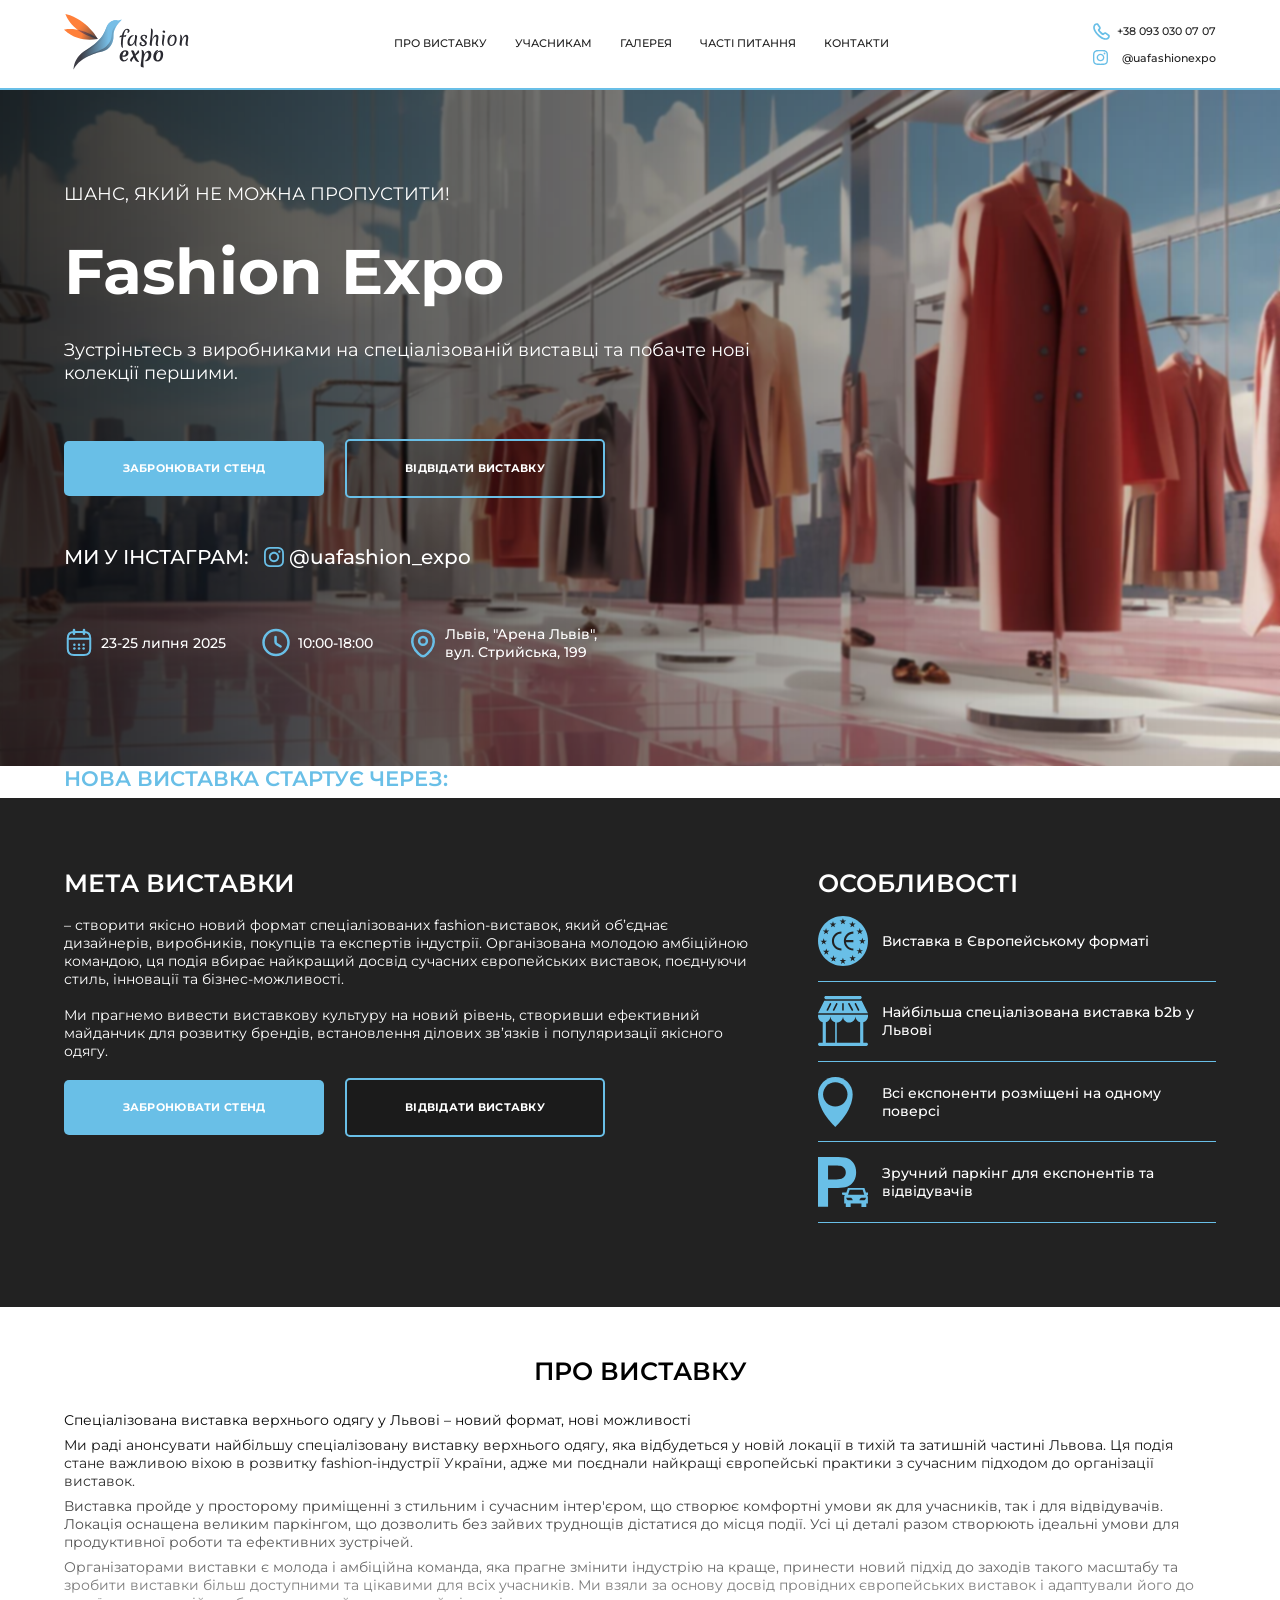
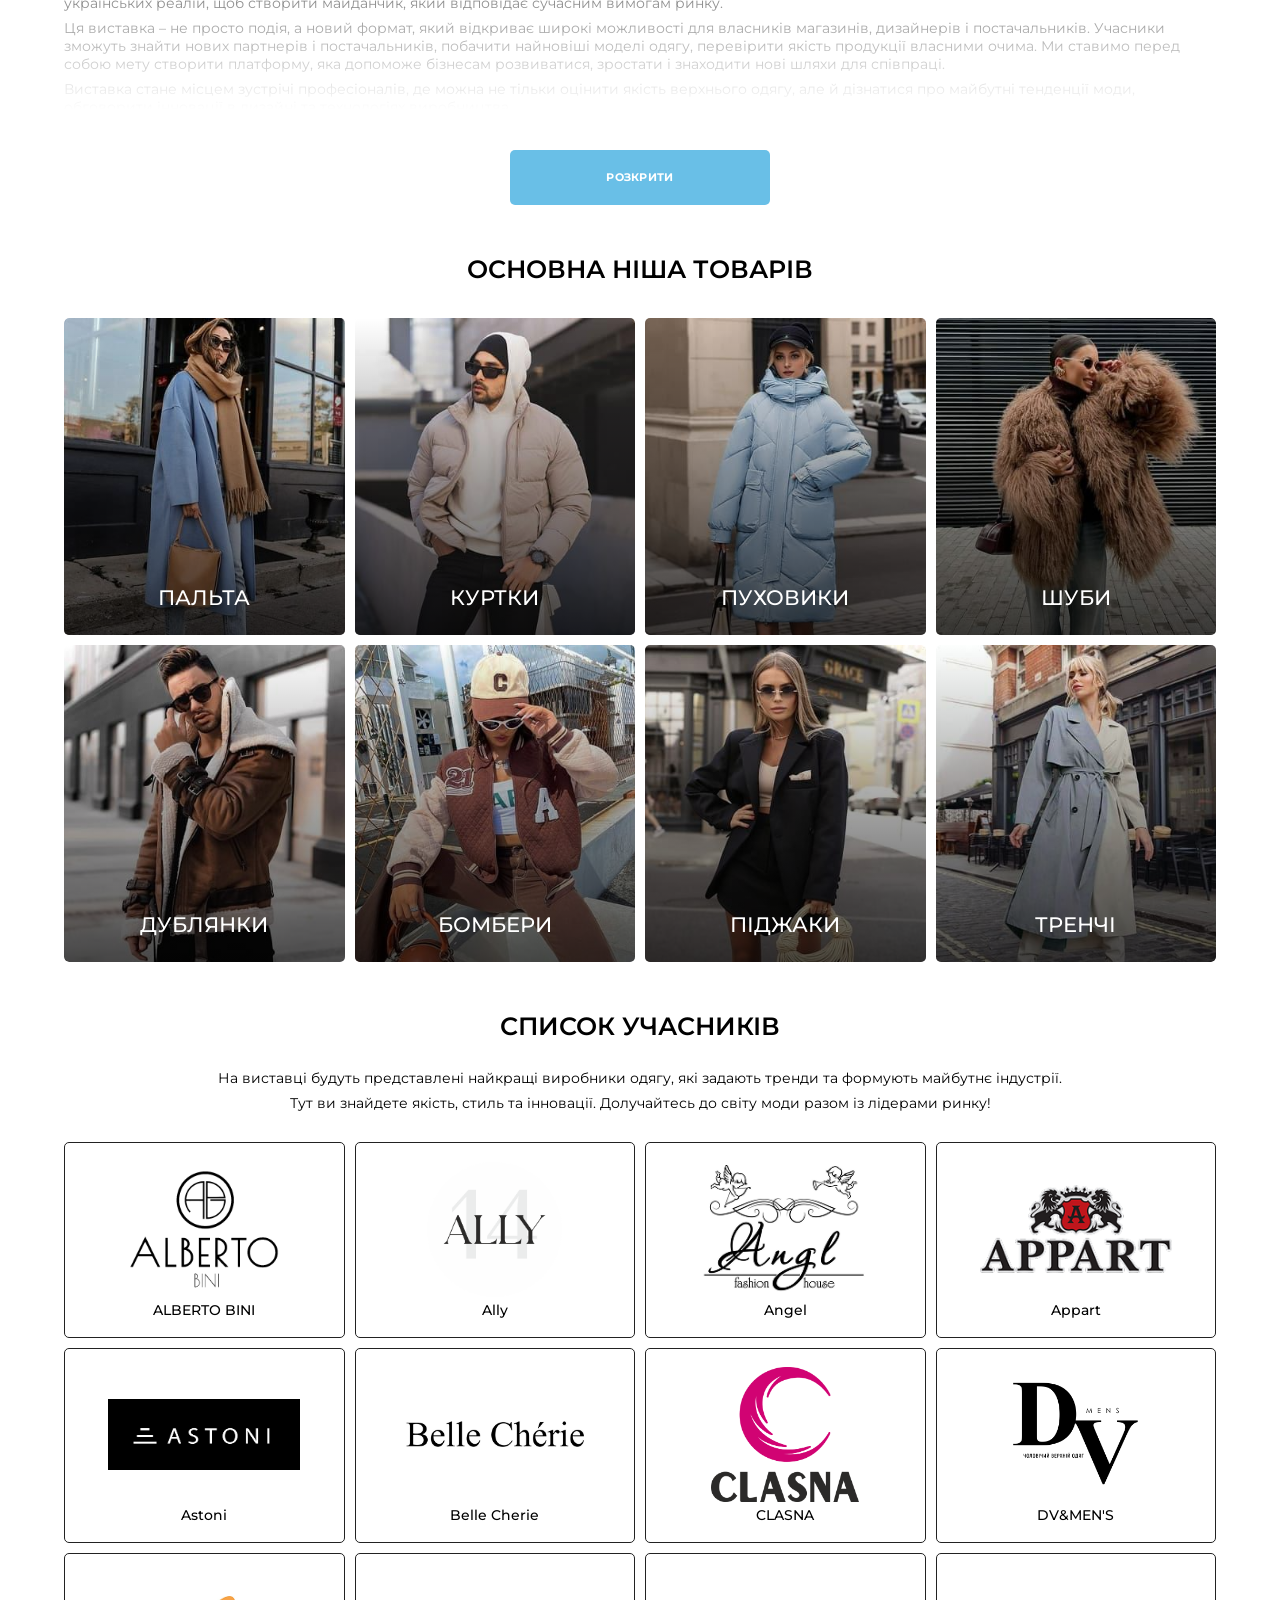
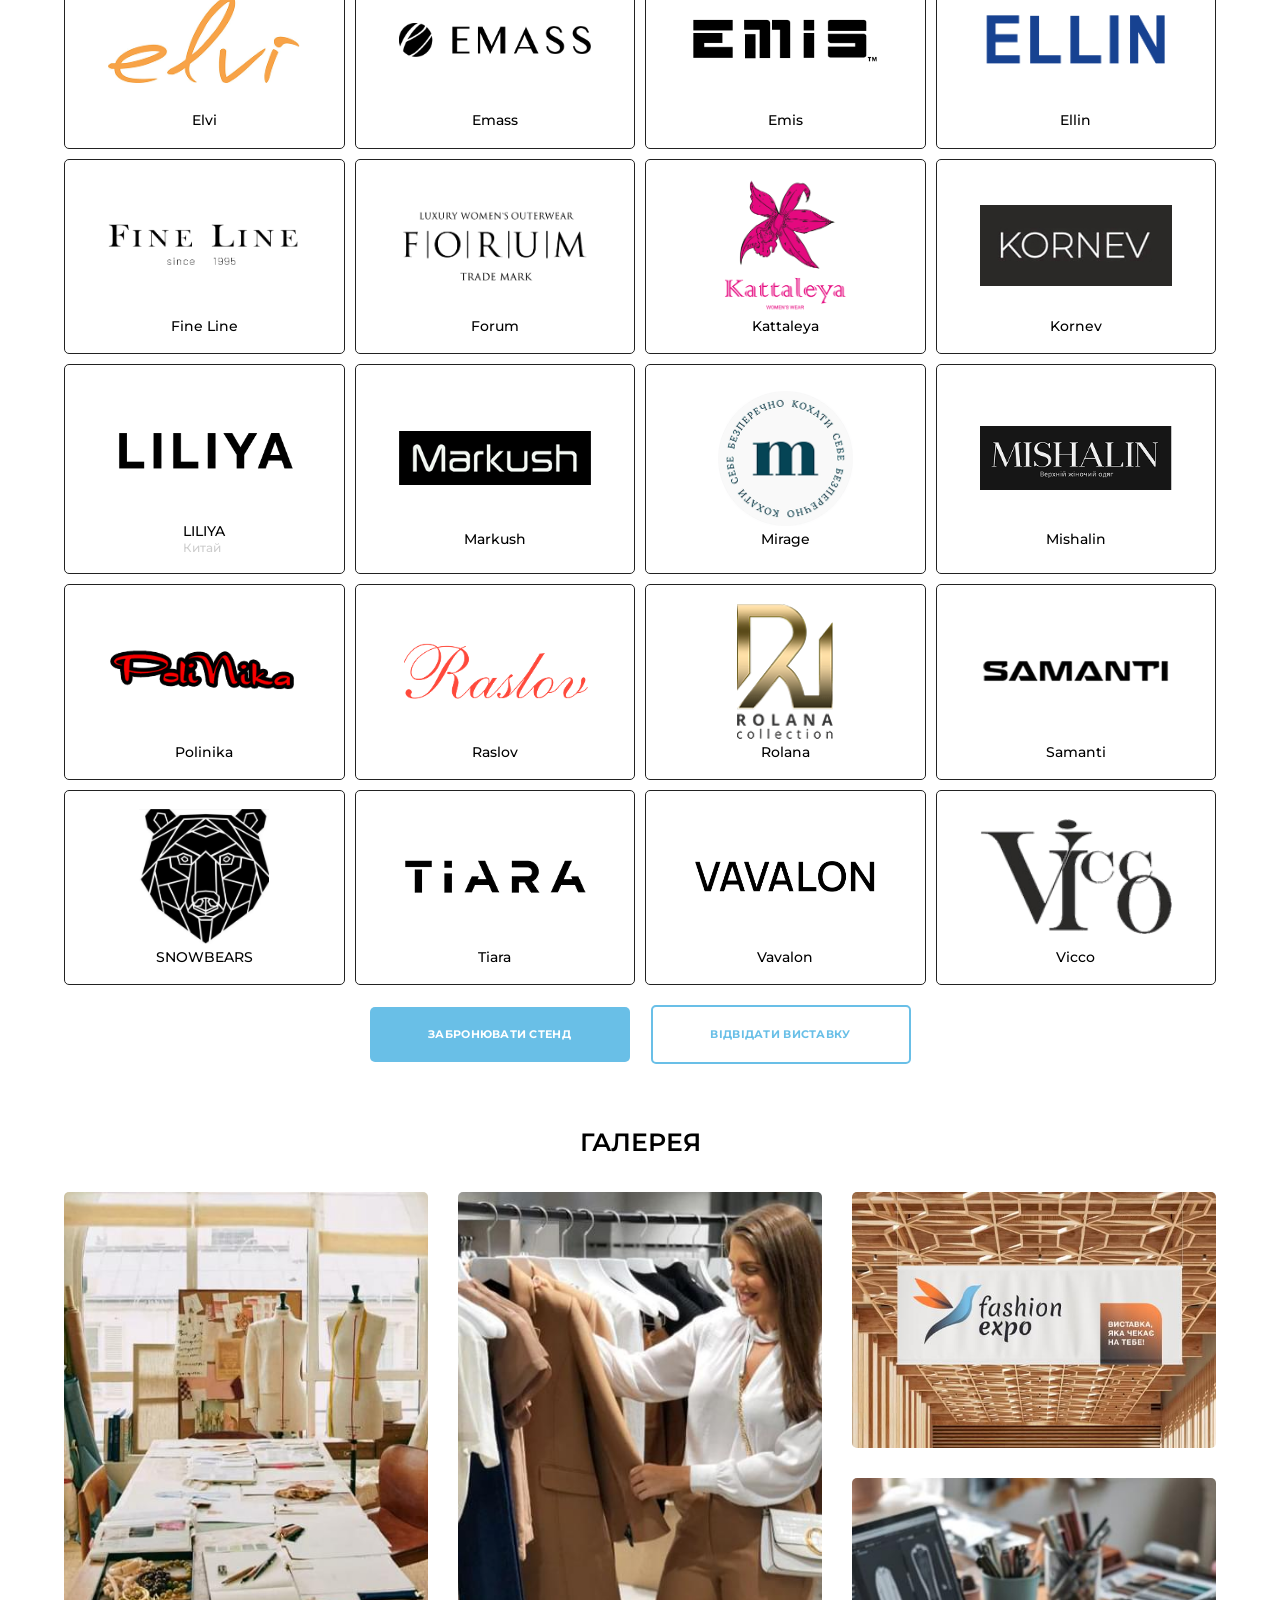
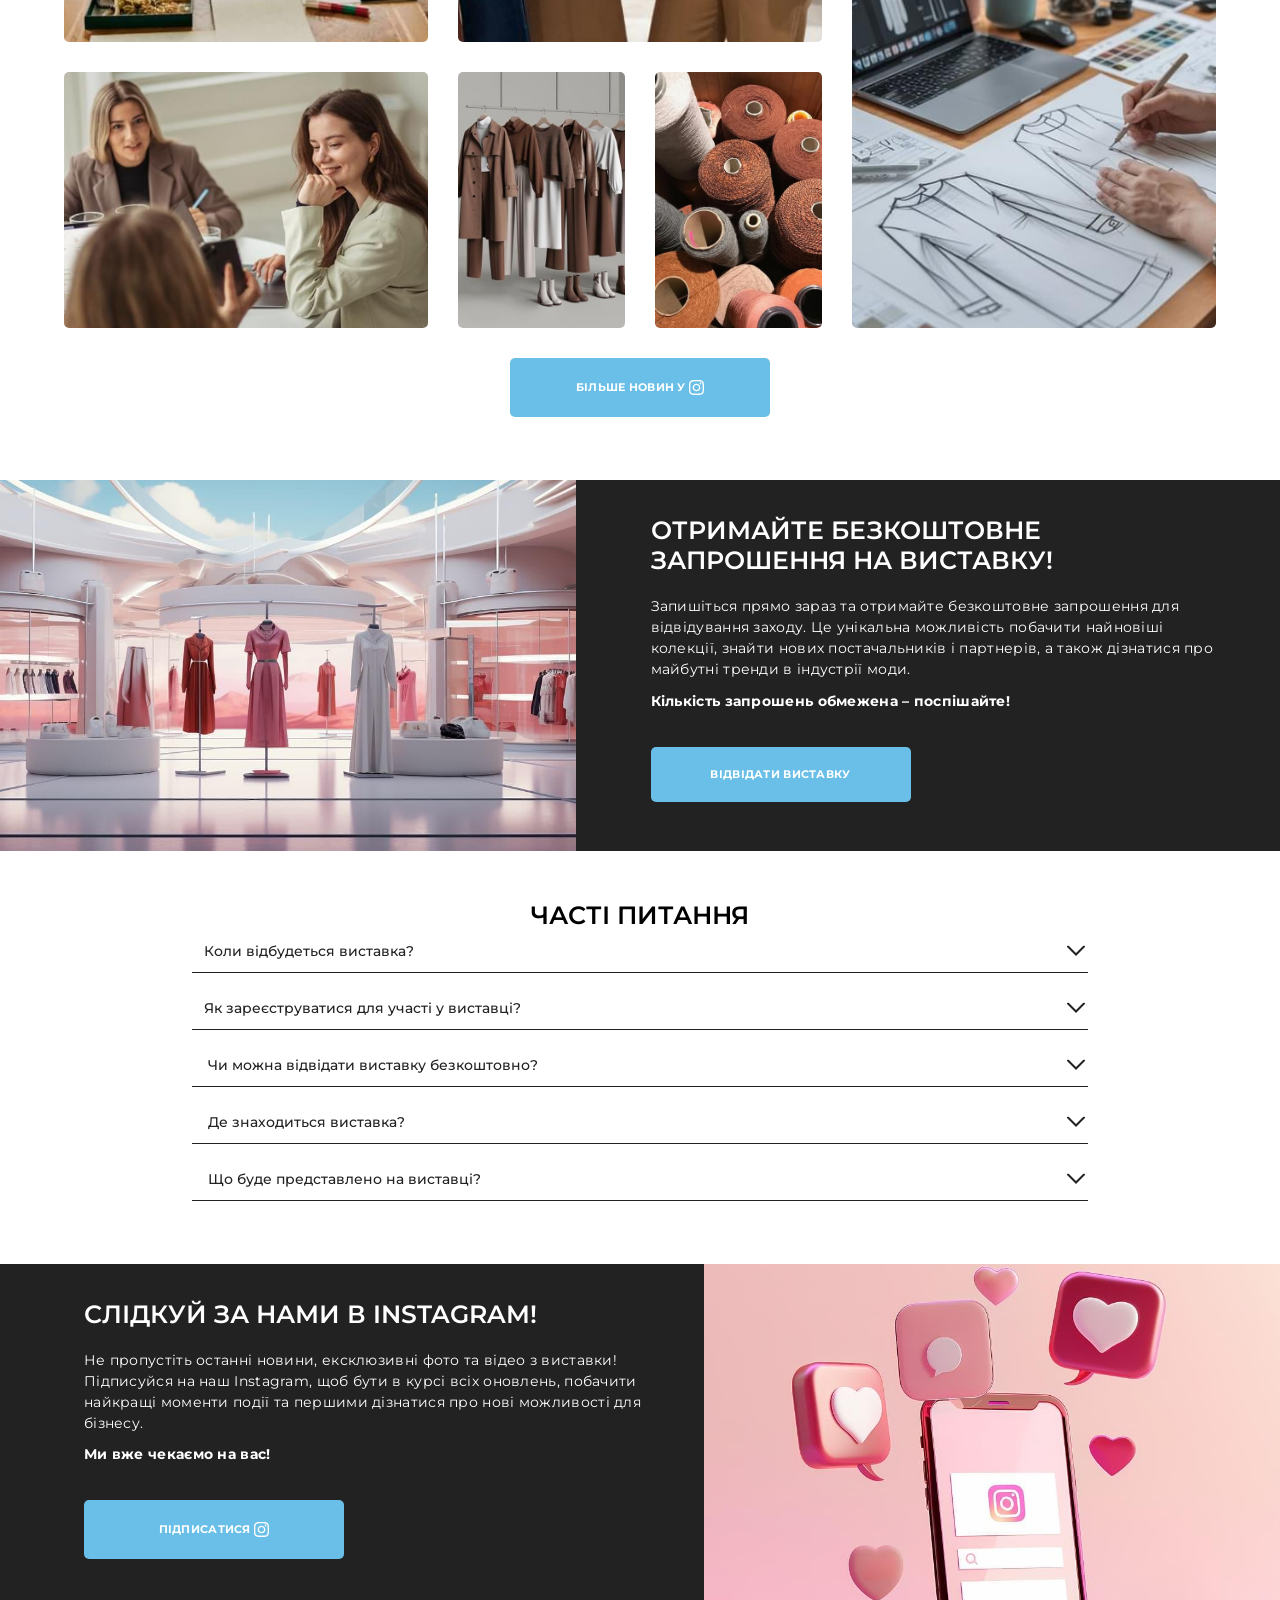
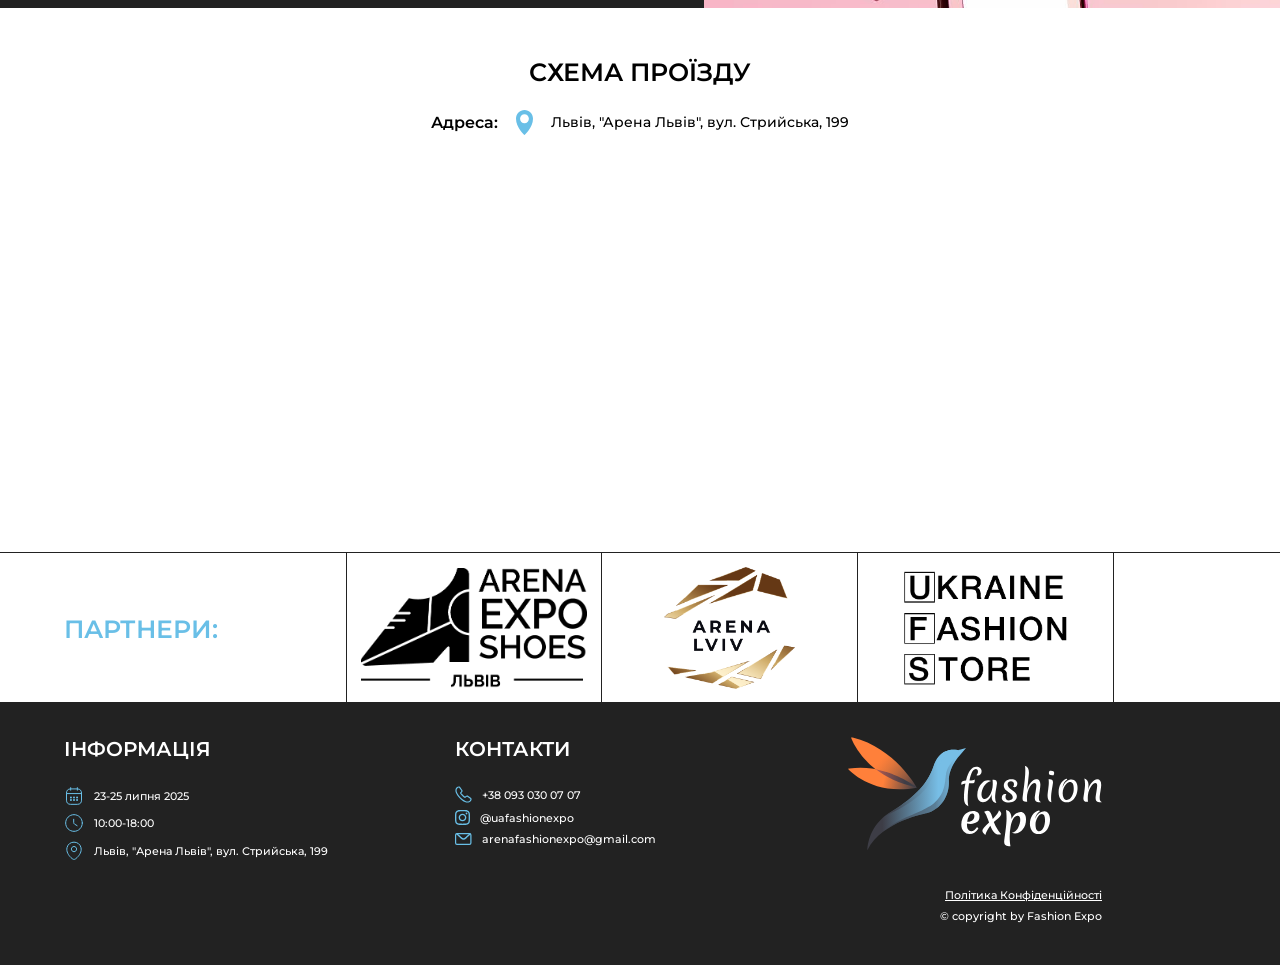
==== docs/index.html @ d10ed929 "astoni" ====
<!DOCTYPE html><html lang="en"><head><meta charset="UTF-8"><meta name="viewport" content="width=device-width, user-scalable=yes, initial-scale=1.0, maximum-scale=2.0, minimum-scale=1.0"><link rel="stylesheet" href="css/styles.css"><link rel="preconnect" href="https://fonts.googleapis.com"><link rel="preconnect" href="https://fonts.gstatic.com" crossorigin><link href="https://fonts.googleapis.com/css2?family=Montserrat:ital,wght@0,100..900;1,100..900&amp;display=swap" rel="stylesheet"><link rel="apple-touch-icon" sizes="57x57" href="img/apple-icon-57x57.png"><link rel="apple-touch-icon" sizes="60x60" href="img/apple-icon-60x60.png"><link rel="apple-touch-icon" sizes="72x72" href="img/apple-icon-72x72.png"><link rel="apple-touch-icon" sizes="76x76" href="img/apple-icon-76x76.png"><link rel="apple-touch-icon" sizes="114x114" href="img/apple-icon-114x114.png"><link rel="apple-touch-icon" sizes="120x120" href="img/apple-icon-120x120.png"><link rel="apple-touch-icon" sizes="144x144" href="img/apple-icon-144x144.png"><link rel="apple-touch-icon" sizes="152x152" href="img/apple-icon-152x152.png"><link rel="apple-touch-icon" sizes="180x180" href="img/apple-icon-180x180.png"><link rel="icon" type="image/png" sizes="192x192" href="img/android-icon-192x192.png"><link rel="icon" type="image/png" sizes="32x32" href="img/favicon-32x32.png"><link rel="icon" type="image/png" sizes="96x96" href="img/favicon-96x96.png"><link rel="icon" type="image/png" sizes="16x16" href="img/favicon-16x16.png"><meta name="msapplication-TileColor" content="#ffffff"><meta name="msapplication-TileImage" content="/ms-icon-144x144.png"><meta name="theme-color" content="#ffffff"><title>Fashion Expo - Зустріньтесь з виробниками на спеціалізованій виставці та побачте нові колекції першими.</title><script>(function(w,d,s,l,i){w[l]=w[l]||[];w[l].push({'gtm.start':new Date().getTime(),event:'gtm.js'});var f=d.getElementsByTagName(s)[0],j=d.createElement(s),dl=l!='dataLayer'?'&l='+l:'';j.async=true;j.src='https://www.googletagmanager.com/gtm.js?id='+i+dl;f.parentNode.insertBefore(j,f);})(window,document,'script','dataLayer','GTM-TWF9VDPJ');</script></head><body> <noscript><iframe src="https://www.googletagmanager.com/ns.html?id=GTM-TWF9VDPJ" height="0" width="0" style="display:none;visibility:hidden"></iframe></noscript><div class="successPopup" id="successPopup"><div> <svg xmlns="http://www.w3.org/2000/svg" height="50" viewBox="0 -960 960 960" width="50" fill="#5f6368"><path d="m424-296 282-282-56-56-226 226-114-114-56 56 170 170Zm56 216q-83 0-156-31.5T197-197q-54-54-85.5-127T80-480q0-83 31.5-156T197-763q54-54 127-85.5T480-880q83 0 156 31.5T763-763q54 54 85.5 127T880-480q0 83-31.5 156T763-197q-54 54-127 85.5T480-80Zm0-80q134 0 227-93t93-227q0-134-93-227t-227-93q-134 0-227 93t-93 227q0 134 93 227t227 93Zm0-320Z"/></svg></div><h2>Дані успішно відправлені!</h2></div><div class="wrapper privacy_page"><div class="cancel_popup"><a href="#"><svg xmlns="http://www.w3.org/2000/svg" width="22" height="22" viewBox="0 0 22 22" fill="none">
<path d="M1 21L20.5816 1M21 21L1.41844 1" stroke="#121212" stroke-width="2" stroke-linecap="round"/>
</svg> </a></div><h1>Політика конфіденційності</h1><p>Адміністрація сайту зобовʼязується зберігати вашу конфіденційність в Інтернеті. Наша політика заснована на умовах Загального регламента захисту данних Европейського союзу (GDPR). Цілі, в яких ми збираємо персональні дані: покращення роботи нашого сервісу, здійснення контактів з відвідувачами даного сайту, розсилка новин електронною поштою, надання інформації, яку запитував користувач, здійснення послуг, пов'язаних з напрямком діяльності даного сайту, а також для зазначених нижче дій.</p><p>Ми збираємо та використовуємо ваші персональні дані лише у випадку вашої добровільної згоди. За згодою ви дозволяєте нам збирати та використовувати такі дані: ім'я та прізвище, електронна пошта, номер телефону, дані облікових записів у соціальних мережах. Збір та обробка ваших даних проводиться відповідно до законів, що діють на території Європейського Союзу та в державі України.</p><p>Користувач, який надав свої персональні дані сайту має право на їх зміну та видалення, а також на відкликання своєї згоди з їх використанням. Термін, протягом якого зберігатимуться ваші персональні дані: час, необхідний для використання даних для основної діяльності сайту. Після завершення використання ваших даних адміністрація сайту видаляє їх. Для доступу до ваших персональних даних ви можете зв'язатися з адміністрацією сайту. Ми можемо передавати ваші особисті дані третій стороні тільки за вашою добровільною згодою, якщо вони були передані, то зміни даних в інших організаціях, не пов'язаних з нами, ми не можемо здійснити.</p><p>При відвідуванні вами сайту у базі даних зберігаються записи про вашу IP адресу, час відвідування, налаштування браузера, операційну систему, а також інша технічна інформація необхідна для коректного відображення вмісту сайту. За цими даними нам неможливо ідентифікувати особу відвідувача.</p><p>Для коректного відображення вмісту та зручності використання сайту ми використовуємо cookie файли. Це невеликі файли, які зберігаються на вашому пристрої. Вони допомагають сайту запам'ятати інформацію про вас, наприклад, якою мовою ви переглядаєте сайт і які сторінки ви вже відкривали, ця інформація буде корисна при наступному відвідуванні. Завдяки файлам cookie перегляд сайту стає значно зручнішим. Докладніше про ці файли ви можете  прочитати тут Ви можете налаштувати прийом або блокування cookie у браузері самостійно. Неможливість приймати cookie може обмежити працездатність сайту.</p></div><div class="popup_customers popup"><h2>забронювати стенд</h2><div class="cancel_popup_cust"> <a href="#"><svg xmlns="http://www.w3.org/2000/svg" width="22" height="22" viewBox="0 0 22 22" fill="none">
<path d="M1 21L20.5816 1M21 21L1.41844 1" stroke="#121212" stroke-width="2" stroke-linecap="round"/>
</svg> </a></div><form action="sendcustomers.php" method="post"><div class="grid col-2"><label>Назва компанії*<input type="text" name="company" required oninput="this.value = this.value.replace(/[^a-zA-Zа-яА-ЯїЇєЄіІґҐ ]/g, '')"></label><label> Країна/місто*<input type="text" name="city" required oninput="this.value = this.value.replace(/[^a-zA-Zа-яА-ЯїЇєЄіІґҐ ]/g, '')"></label></div><div class="grid col-2"><label for="name"> Контактна особа*<input id="name" type="text" name="userName" minlength="3" maxlength="30" required oninput="this.value = this.value.replace(/[^a-zA-Zа-яА-ЯїЇєЄіІґҐ ]/g, '')"></label><label for="phone">Телефон*<input class="phoneInput inputMask" type="tel" name="userPhone" required maxlength="13"></label></div><div class="grid col-2"><label>E-mail*<input type="text" name="email" required></label><label>Код ЄДРПОУ*<input type="text" name="code" required oninput="this.value = this.value.replace(/[^0-9+]/g, '')"></label></div><p> <label>ФОП*<input type="text" name="fop" required></label></p><p> <label>Номер свідоцтва платника податку*<input type="text" name="sertificat" required oninput="this.value = this.value.replace(/[^0-9+]/g, '')"></label></p><p> <label>Продукція, яка буде представлена*<input type="text" name="products" required oninput="this.value = this.value.replace(/[^a-zA-Zа-яА-ЯїЇєЄіІґҐ ]+/g, '')"></label></p><div class="grid col-2"><div class="radio_btn"> <p>Тип площі:<label class="items-center"><input type="radio" name="ploshcha" value="обладнана площа"><span>обладнана площа</span></label><label class="items-center"><input type="radio" name="ploshcha" value="не обладнана площа"><span>не обладнана площа</span></label></p></div><p> <label>Бажана квадратура стенду м2*<input type="text" name="stend" required oninput="this.value = this.value.replace(/[^0-9+]/g, '')"></label></p></div><p><label class="items-center approve_container"><span class="parent"><input class="approve" type="checkbox" name="approve" value="Даю згоду на обробку персональних даних" checked><span></span></span>Даю згоду на обробку персональних даних</label></p><button class="cta blue_cta" type="submit" disabled>відправити</button></form></div><div class="popup_visitors popup"><h2>Відвідати виставку</h2><div class="cancel_popup_vis"><a href="#"><svg xmlns="http://www.w3.org/2000/svg" width="22" height="22" viewBox="0 0 22 22" fill="none">
<path d="M1 21L20.5816 1M21 21L1.41844 1" stroke="#121212" stroke-width="2" stroke-linecap="round"/>
</svg></a></div><form action="sendvisitors.php" method="post"> <div class="grid col-2"><label>Прізвище*<input type="text" name="surname" required oninput="this.value = this.value.replace(/[^a-zA-Zа-яА-ЯїЇєЄіІґҐs]/g, '')"></label><label for="name"> Імʼя*<input id="name" type="text" name="userName" minlength="3" maxlength="30" required oninput="this.value = this.value.replace(/[^a-zA-Zа-яА-ЯїЇєЄіІґҐs]/g, '')"></label></div><div class="grid col-2"><label for="phone">Телефон*<input class="phoneInput inputMask" type="tel" name="userPhone" required maxlength="13"></label><label>E-mail*<input type="text" name="email" required></label></div><p> <label>Місто/селище*<input type="text" name="city" required oninput="this.value = this.value.replace(/[^a-zA-Zа-яА-ЯїЇєЄіІґҐ ]/g, '')"></label></p><p><label class="items-center approve_container"><span class="parent"><input class="approve" type="checkbox" name="approve" value="Даю згоду на обробку персональних даних" checked><span></span></span>Даю згоду на обробку персональних даних</label></p><button class="cta blue_cta" type="submit" disabled>відправити</button></form></div><header><div class="header"><div class="wrapper flex-between items-center"><div class="dark-bgc"></div><div class="dark-bgc-popup"></div><div class="dark-succes"></div><div class="logo"> <a href="index.html"><img src="img/logo.svg" alt=""></a></div><nav class="nav"> <div class="logo_mobile"><a href="index.html"><img src="img/logo.svg" alt=""></a><a class="cancel" href="#"><svg xmlns="http://www.w3.org/2000/svg" width="16" height="16" viewBox="0 0 16 16" fill="none">
<path d="M1 15L14.7071 1M15 15L1.29291 1" stroke="#121212" stroke-width="2" stroke-linecap="round"/>
</svg></a></div><ul class="menu items-center"><li> <a href="#about">про виставку</a></li><li> <a href="#participant">учасникам</a></li><li> <a href="#galery">галерея</a></li><li> <a href="#question">часті питання</a></li><li> <a href="#contacts">контакти</a></li></ul><div class="cta_container items-center"> <a class="cta blue_cta customers" href="#">забронювати стенд</a><a class="cta border_cta visitors" href="">відвідати виставку</a></div><div class="dark_bg mobile_contacts_menu"><p class="date flex items-center"> <svg xmlns="http://www.w3.org/2000/svg" width="17" height="17" viewBox="0 0 30 31" fill="none">
<path d="M10 3V6.75" stroke="#69BFE7" stroke-width="2.5" stroke-miterlimit="10" stroke-linecap="round" stroke-linejoin="round"/>
<path d="M20 3V6.75" stroke="#69BFE7" stroke-width="2.5" stroke-miterlimit="10" stroke-linecap="round" stroke-linejoin="round"/>
<path d="M4.375 11.8625H25.625" stroke="#69BFE7" stroke-width="2" stroke-miterlimit="10" stroke-linecap="round" stroke-linejoin="round"/>
<path d="M26.25 11.125V21.75C26.25 25.5 24.375 28 20 28H10C5.625 28 3.75 25.5 3.75 21.75V11.125C3.75 7.375 5.625 4.875 10 4.875H20C24.375 4.875 26.25 7.375 26.25 11.125Z" stroke="#69BFE7" stroke-width="2" stroke-miterlimit="10" stroke-linecap="round" stroke-linejoin="round"/>
<path d="M19.6184 17.625H19.6296" stroke="#69BFE7" stroke-width="2.5" stroke-linecap="round" stroke-linejoin="round"/>
<path d="M19.6184 21.375H19.6296" stroke="#69BFE7" stroke-width="2.5" stroke-linecap="round" stroke-linejoin="round"/>
<path d="M14.9944 17.625H15.0056" stroke="#69BFE7" stroke-width="2.5" stroke-linecap="round" stroke-linejoin="round"/>
<path d="M14.9944 21.375H15.0056" stroke="#69BFE7" stroke-width="2.5" stroke-linecap="round" stroke-linejoin="round"/>
<path d="M10.3679 17.625H10.3791" stroke="#69BFE7" stroke-width="2.5" stroke-linecap="round" stroke-linejoin="round"/>
<path d="M10.3679 21.375H10.3791" stroke="#69BFE7" stroke-width="2.5" stroke-linecap="round" stroke-linejoin="round"/>
</svg><span>23-25 липня 2025</span></p><p class="flex items-center adress"> <svg xmlns="http://www.w3.org/2000/svg" width="17" height="17" viewBox="0 0 30 30" fill="none">
<path d="M15 16.7875C17.1539 16.7875 18.9 15.0414 18.9 12.8875C18.9 10.7336 17.1539 8.98749 15 8.98749C12.8461 8.98749 11.1 10.7336 11.1 12.8875C11.1 15.0414 12.8461 16.7875 15 16.7875Z" stroke="#69BFE7" stroke-width="2.5"/>
<path d="M4.525 10.6125C6.9875 -0.212498 23.025 -0.199997 25.475 10.625C26.9125 16.975 22.9625 22.35 19.5 25.675C16.0375 29 14.4563 29.5 10.4875 25.675C7.0375 22.35 3.0875 16.9625 4.525 10.6125Z" stroke="#69BFE7" stroke-width="2.5"/>
</svg><span>Львів, "Арена Львів",<br>вул. Стрийська, 199</span></p><a class="flex items-center" href="tel:+380930300707"><svg xmlns="http://www.w3.org/2000/svg" width="17" height="17" viewBox="0 0 17 17" fill="none">
<path d="M16 13.2475C16 13.5175 15.9399 13.795 15.8122 14.065C15.6845 14.335 15.5193 14.59 15.3015 14.83C14.9334 15.235 14.5278 15.5275 14.0696 15.715C13.6189 15.9025 13.1307 16 12.6049 16C11.8388 16 11.02 15.82 10.1562 15.4525C9.29244 15.085 8.42864 14.59 7.57236 13.9675C6.70856 13.3375 5.88983 12.64 5.10866 11.8675C4.335 11.0875 3.63645 10.27 3.01302 9.415C2.3971 8.56 1.90135 7.705 1.54081 6.8575C1.18027 6.0025 1 5.185 1 4.405C1 3.895 1.09014 3.4075 1.27041 2.9575C1.45068 2.5 1.7361 2.08 2.1342 1.705C2.61492 1.2325 3.14071 1 3.69654 1C3.90686 1 4.11718 1.045 4.30496 1.135C4.50025 1.225 4.67301 1.36 4.80821 1.555L6.55083 4.0075C6.68603 4.195 6.78368 4.3675 6.85128 4.5325C6.91888 4.69 6.95644 4.8475 6.95644 4.99C6.95644 5.17 6.90386 5.35 6.7987 5.5225C6.70105 5.695 6.55834 5.875 6.37807 6.055L5.80721 6.6475C5.72459 6.73 5.68703 6.8275 5.68703 6.9475C5.68703 7.0075 5.69454 7.06 5.70956 7.12C5.7321 7.18 5.75463 7.225 5.76965 7.27C5.90486 7.5175 6.13771 7.84 6.4682 8.23C6.80621 8.62 7.16675 9.0175 7.55734 9.415C7.96294 9.8125 8.35353 10.18 8.75163 10.5175C9.14221 10.8475 9.4652 11.0725 9.72058 11.2075C9.75814 11.2225 9.8032 11.245 9.85578 11.2675C9.91587 11.29 9.97596 11.2975 10.0436 11.2975C10.1713 11.2975 10.2689 11.2525 10.3515 11.17L10.9224 10.6075C11.1102 10.42 11.2904 10.2775 11.4632 10.1875C11.636 10.0825 11.8087 10.03 11.9965 10.03C12.1392 10.03 12.2894 10.06 12.4547 10.1275C12.6199 10.195 12.7927 10.2925 12.9805 10.42L15.4667 12.1825C15.662 12.3175 15.7972 12.475 15.8798 12.6625C15.9549 12.85 16 13.0375 16 13.2475Z" stroke="#69BFE7" stroke-width="1.7" stroke-miterlimit="10"/>
</svg>+38 093 030 07 07</a><a class="flex items-center" href="https://www.instagram.com/uafashionexpo" target="blank"><svg xmlns="http://www.w3.org/2000/svg" width="15" height="15" viewBox="0 0 15 15" fill="none">
<path d="M7.50147 1.35085C9.50576 1.35085 9.74312 1.35964 10.5314 1.3948C11.2639 1.42704 11.6595 1.55011 11.9232 1.65267C12.2719 1.78746 12.5239 1.95155 12.7847 2.21235C13.0484 2.47607 13.2096 2.72514 13.3444 3.07384C13.447 3.33757 13.57 3.73608 13.6023 4.46572C13.6374 5.25689 13.6462 5.49424 13.6462 7.49561C13.6462 9.4999 13.6374 9.73726 13.6023 10.5255C13.57 11.2581 13.447 11.6536 13.3444 11.9174C13.2096 12.2661 13.0455 12.5181 12.7847 12.7789C12.521 13.0426 12.2719 13.2038 11.9232 13.3385C11.6595 13.4411 11.261 13.5642 10.5314 13.5964C9.74018 13.6316 9.50283 13.6404 7.50147 13.6404C5.49717 13.6404 5.25982 13.6316 4.47158 13.5964C3.73901 13.5642 3.34343 13.4411 3.0797 13.3385C2.731 13.2038 2.479 13.0397 2.21821 12.7789C1.95448 12.5151 1.79332 12.2661 1.65853 11.9174C1.55597 11.6536 1.4329 11.2551 1.40066 10.5255C1.3655 9.73432 1.35671 9.49697 1.35671 7.49561C1.35671 5.49131 1.3655 5.25396 1.40066 4.46572C1.4329 3.73315 1.55597 3.33757 1.65853 3.07384C1.79332 2.72514 1.95741 2.47314 2.21821 2.21235C2.48193 1.94862 2.731 1.78746 3.0797 1.65267C3.34343 1.55011 3.74194 1.42704 4.47158 1.3948C5.25982 1.35964 5.49717 1.35085 7.50147 1.35085ZM7.50147 0C5.46494 0 5.21 0.00879078 4.41004 0.0439539C3.61301 0.079117 3.06505 0.208048 2.59035 0.392655C2.09514 0.586052 1.67611 0.840985 1.26001 1.26001C0.840985 1.67611 0.586052 2.09514 0.392655 2.58742C0.208048 3.06505 0.079117 3.61008 0.0439539 4.40711C0.00879078 5.21 0 5.46493 0 7.50147C0 9.538 0.00879078 9.79293 0.0439539 10.5929C0.079117 11.3899 0.208048 11.9379 0.392655 12.4126C0.586052 12.9078 0.840985 13.3268 1.26001 13.7429C1.67611 14.159 2.09514 14.4169 2.58742 14.6073C3.06505 14.792 3.61008 14.9209 4.40711 14.956C5.20707 14.9912 5.462 15 7.49854 15C9.53507 15 9.79 14.9912 10.59 14.956C11.387 14.9209 11.9349 14.792 12.4097 14.6073C12.9019 14.4169 13.321 14.159 13.7371 13.7429C14.1532 13.3268 14.411 12.9078 14.6015 12.4155C14.7861 11.9379 14.915 11.3929 14.9502 10.5958C14.9854 9.79586 14.9941 9.54093 14.9941 7.5044C14.9941 5.46787 14.9854 5.21293 14.9502 4.41297C14.915 3.61594 14.7861 3.06798 14.6015 2.59328C14.4169 2.09514 14.1619 1.67611 13.7429 1.26001C13.3268 0.843915 12.9078 0.586052 12.4155 0.395585C11.9379 0.210979 11.3929 0.0820473 10.5958 0.0468842C9.79293 0.00879078 9.538 0 7.50147 0Z" fill="#69BFE7"/>
<path d="M7.50149 3.64817C5.37412 3.64817 3.64819 5.37409 3.64819 7.50146C3.64819 9.62883 5.37412 11.3548 7.50149 11.3548C9.62885 11.3548 11.3548 9.62883 11.3548 7.50146C11.3548 5.37409 9.62885 3.64817 7.50149 3.64817ZM7.50149 10.001C6.12133 10.001 5.00197 8.88161 5.00197 7.50146C5.00197 6.12131 6.12133 5.00195 7.50149 5.00195C8.88164 5.00195 10.001 6.12131 10.001 7.50146C10.001 8.88161 8.88164 10.001 7.50149 10.001Z" fill="#69BFE7"/>
<path d="M12.4067 3.49581C12.4067 3.99396 12.0023 4.3954 11.5071 4.3954C11.009 4.3954 10.6075 3.99103 10.6075 3.49581C10.6075 2.99767 11.0119 2.59622 11.5071 2.59622C12.0023 2.59622 12.4067 3.0006 12.4067 3.49581Z" fill="#69BFE7"/>
</svg>@uafashionexpo</a></div></nav><div class="header_contacts"><a class="flex-between items-center" href="tel:+380930300707"><svg xmlns="http://www.w3.org/2000/svg" width="17" height="17" viewBox="0 0 17 17" fill="none">
<path d="M16 13.2475C16 13.5175 15.9399 13.795 15.8122 14.065C15.6845 14.335 15.5193 14.59 15.3015 14.83C14.9334 15.235 14.5278 15.5275 14.0696 15.715C13.6189 15.9025 13.1307 16 12.6049 16C11.8388 16 11.02 15.82 10.1562 15.4525C9.29244 15.085 8.42864 14.59 7.57236 13.9675C6.70856 13.3375 5.88983 12.64 5.10866 11.8675C4.335 11.0875 3.63645 10.27 3.01302 9.415C2.3971 8.56 1.90135 7.705 1.54081 6.8575C1.18027 6.0025 1 5.185 1 4.405C1 3.895 1.09014 3.4075 1.27041 2.9575C1.45068 2.5 1.7361 2.08 2.1342 1.705C2.61492 1.2325 3.14071 1 3.69654 1C3.90686 1 4.11718 1.045 4.30496 1.135C4.50025 1.225 4.67301 1.36 4.80821 1.555L6.55083 4.0075C6.68603 4.195 6.78368 4.3675 6.85128 4.5325C6.91888 4.69 6.95644 4.8475 6.95644 4.99C6.95644 5.17 6.90386 5.35 6.7987 5.5225C6.70105 5.695 6.55834 5.875 6.37807 6.055L5.80721 6.6475C5.72459 6.73 5.68703 6.8275 5.68703 6.9475C5.68703 7.0075 5.69454 7.06 5.70956 7.12C5.7321 7.18 5.75463 7.225 5.76965 7.27C5.90486 7.5175 6.13771 7.84 6.4682 8.23C6.80621 8.62 7.16675 9.0175 7.55734 9.415C7.96294 9.8125 8.35353 10.18 8.75163 10.5175C9.14221 10.8475 9.4652 11.0725 9.72058 11.2075C9.75814 11.2225 9.8032 11.245 9.85578 11.2675C9.91587 11.29 9.97596 11.2975 10.0436 11.2975C10.1713 11.2975 10.2689 11.2525 10.3515 11.17L10.9224 10.6075C11.1102 10.42 11.2904 10.2775 11.4632 10.1875C11.636 10.0825 11.8087 10.03 11.9965 10.03C12.1392 10.03 12.2894 10.06 12.4547 10.1275C12.6199 10.195 12.7927 10.2925 12.9805 10.42L15.4667 12.1825C15.662 12.3175 15.7972 12.475 15.8798 12.6625C15.9549 12.85 16 13.0375 16 13.2475Z" stroke="#69BFE7" stroke-width="1.7" stroke-miterlimit="10"/>
</svg>+38 093 030 07 07</a><a class="flex-between items-center" href="https://www.instagram.com/uafashionexpo" target="blank"><svg xmlns="http://www.w3.org/2000/svg" width="15" height="15" viewBox="0 0 15 15" fill="none">
<path d="M7.50147 1.35085C9.50576 1.35085 9.74312 1.35964 10.5314 1.3948C11.2639 1.42704 11.6595 1.55011 11.9232 1.65267C12.2719 1.78746 12.5239 1.95155 12.7847 2.21235C13.0484 2.47607 13.2096 2.72514 13.3444 3.07384C13.447 3.33757 13.57 3.73608 13.6023 4.46572C13.6374 5.25689 13.6462 5.49424 13.6462 7.49561C13.6462 9.4999 13.6374 9.73726 13.6023 10.5255C13.57 11.2581 13.447 11.6536 13.3444 11.9174C13.2096 12.2661 13.0455 12.5181 12.7847 12.7789C12.521 13.0426 12.2719 13.2038 11.9232 13.3385C11.6595 13.4411 11.261 13.5642 10.5314 13.5964C9.74018 13.6316 9.50283 13.6404 7.50147 13.6404C5.49717 13.6404 5.25982 13.6316 4.47158 13.5964C3.73901 13.5642 3.34343 13.4411 3.0797 13.3385C2.731 13.2038 2.479 13.0397 2.21821 12.7789C1.95448 12.5151 1.79332 12.2661 1.65853 11.9174C1.55597 11.6536 1.4329 11.2551 1.40066 10.5255C1.3655 9.73432 1.35671 9.49697 1.35671 7.49561C1.35671 5.49131 1.3655 5.25396 1.40066 4.46572C1.4329 3.73315 1.55597 3.33757 1.65853 3.07384C1.79332 2.72514 1.95741 2.47314 2.21821 2.21235C2.48193 1.94862 2.731 1.78746 3.0797 1.65267C3.34343 1.55011 3.74194 1.42704 4.47158 1.3948C5.25982 1.35964 5.49717 1.35085 7.50147 1.35085ZM7.50147 0C5.46494 0 5.21 0.00879078 4.41004 0.0439539C3.61301 0.079117 3.06505 0.208048 2.59035 0.392655C2.09514 0.586052 1.67611 0.840985 1.26001 1.26001C0.840985 1.67611 0.586052 2.09514 0.392655 2.58742C0.208048 3.06505 0.079117 3.61008 0.0439539 4.40711C0.00879078 5.21 0 5.46493 0 7.50147C0 9.538 0.00879078 9.79293 0.0439539 10.5929C0.079117 11.3899 0.208048 11.9379 0.392655 12.4126C0.586052 12.9078 0.840985 13.3268 1.26001 13.7429C1.67611 14.159 2.09514 14.4169 2.58742 14.6073C3.06505 14.792 3.61008 14.9209 4.40711 14.956C5.20707 14.9912 5.462 15 7.49854 15C9.53507 15 9.79 14.9912 10.59 14.956C11.387 14.9209 11.9349 14.792 12.4097 14.6073C12.9019 14.4169 13.321 14.159 13.7371 13.7429C14.1532 13.3268 14.411 12.9078 14.6015 12.4155C14.7861 11.9379 14.915 11.3929 14.9502 10.5958C14.9854 9.79586 14.9941 9.54093 14.9941 7.5044C14.9941 5.46787 14.9854 5.21293 14.9502 4.41297C14.915 3.61594 14.7861 3.06798 14.6015 2.59328C14.4169 2.09514 14.1619 1.67611 13.7429 1.26001C13.3268 0.843915 12.9078 0.586052 12.4155 0.395585C11.9379 0.210979 11.3929 0.0820473 10.5958 0.0468842C9.79293 0.00879078 9.538 0 7.50147 0Z" fill="#69BFE7"/>
<path d="M7.50149 3.64817C5.37412 3.64817 3.64819 5.37409 3.64819 7.50146C3.64819 9.62883 5.37412 11.3548 7.50149 11.3548C9.62885 11.3548 11.3548 9.62883 11.3548 7.50146C11.3548 5.37409 9.62885 3.64817 7.50149 3.64817ZM7.50149 10.001C6.12133 10.001 5.00197 8.88161 5.00197 7.50146C5.00197 6.12131 6.12133 5.00195 7.50149 5.00195C8.88164 5.00195 10.001 6.12131 10.001 7.50146C10.001 8.88161 8.88164 10.001 7.50149 10.001Z" fill="#69BFE7"/>
<path d="M12.4067 3.49581C12.4067 3.99396 12.0023 4.3954 11.5071 4.3954C11.009 4.3954 10.6075 3.99103 10.6075 3.49581C10.6075 2.99767 11.0119 2.59622 11.5071 2.59622C12.0023 2.59622 12.4067 3.0006 12.4067 3.49581Z" fill="#69BFE7"/>
</svg>@uafashionexpo</a><div class="burger">         <svg xmlns="http://www.w3.org/2000/svg" width="30" height="19" viewBox="0 0 30 19" fill="none">
<rect width="30" height="3" rx="1.5" fill="#69BFE7"/>
<rect y="8" width="30" height="3" rx="1.5" fill="#69BFE7"/>
<rect y="16" width="30" height="3" rx="1.5" fill="#69BFE7"/>
</svg></div></div></div></div></header><main> <section class="main_container"><div class="mask_bg mask"></div><div class="wrapper"><div class="text_main_container"><p class="header_one">Шанс, який не можна пропустити!</p><h1>Fashion Expo</h1><p>Зустріньтесь з виробниками на спеціалізованій виставці та побачте нові колекції першими.</p><div class="cta_container items-center"> <a class="cta blue_cta customers" href="#">забронювати стенд</a><a class="cta border_cta visitors" href="">відвідати виставку</a></div><div class="reverse"><div class="flex items-center date_container"><p class="date flex items-center"><svg xmlns="http://www.w3.org/2000/svg" width="30" height="31" viewBox="0 0 30 31" fill="none">
<path d="M10 3V6.75" stroke="#69BFE7" stroke-width="2.5" stroke-miterlimit="10" stroke-linecap="round" stroke-linejoin="round"/>
<path d="M20 3V6.75" stroke="#69BFE7" stroke-width="2.5" stroke-miterlimit="10" stroke-linecap="round" stroke-linejoin="round"/>
<path d="M4.375 11.8625H25.625" stroke="#69BFE7" stroke-width="2" stroke-miterlimit="10" stroke-linecap="round" stroke-linejoin="round"/>
<path d="M26.25 11.125V21.75C26.25 25.5 24.375 28 20 28H10C5.625 28 3.75 25.5 3.75 21.75V11.125C3.75 7.375 5.625 4.875 10 4.875H20C24.375 4.875 26.25 7.375 26.25 11.125Z" stroke="#69BFE7" stroke-width="2" stroke-miterlimit="10" stroke-linecap="round" stroke-linejoin="round"/>
<path d="M19.6184 17.625H19.6296" stroke="#69BFE7" stroke-width="2.5" stroke-linecap="round" stroke-linejoin="round"/>
<path d="M19.6184 21.375H19.6296" stroke="#69BFE7" stroke-width="2.5" stroke-linecap="round" stroke-linejoin="round"/>
<path d="M14.9944 17.625H15.0056" stroke="#69BFE7" stroke-width="2.5" stroke-linecap="round" stroke-linejoin="round"/>
<path d="M14.9944 21.375H15.0056" stroke="#69BFE7" stroke-width="2.5" stroke-linecap="round" stroke-linejoin="round"/>
<path d="M10.3679 17.625H10.3791" stroke="#69BFE7" stroke-width="2.5" stroke-linecap="round" stroke-linejoin="round"/>
<path d="M10.3679 21.375H10.3791" stroke="#69BFE7" stroke-width="2.5" stroke-linecap="round" stroke-linejoin="round"/>
</svg><span>23-25 липня 2025</span></p><p class="flex items-center time"><svg xmlns="http://www.w3.org/2000/svg" width="30" height="31" viewBox="0 0 30 31" fill="none">
<path d="M27.5 15.5C27.5 22.4 21.9 28 15 28C8.1 28 2.5 22.4 2.5 15.5C2.5 8.6 8.1 3 15 3C21.9 3 27.5 8.6 27.5 15.5Z" stroke="#69BFE7" stroke-width="2.5" stroke-linecap="round" stroke-linejoin="round"/>
<path d="M19.6375 19.475L15.7625 17.1625C15.0875 16.7625 14.5375 15.8 14.5375 15.0125V9.88751" stroke="#69BFE7" stroke-width="2.5" stroke-linecap="round" stroke-linejoin="round"/>
</svg><span>10:00-18:00</span></p><p class="flex items-center adress"><svg xmlns="http://www.w3.org/2000/svg" width="30" height="30" viewBox="0 0 30 30" fill="none">
<path d="M15 16.7875C17.1539 16.7875 18.9 15.0414 18.9 12.8875C18.9 10.7336 17.1539 8.98749 15 8.98749C12.8461 8.98749 11.1 10.7336 11.1 12.8875C11.1 15.0414 12.8461 16.7875 15 16.7875Z" stroke="#69BFE7" stroke-width="2.5"/>
<path d="M4.525 10.6125C6.9875 -0.212498 23.025 -0.199997 25.475 10.625C26.9125 16.975 22.9625 22.35 19.5 25.675C16.0375 29 14.4563 29.5 10.4875 25.675C7.0375 22.35 3.0875 16.9625 4.525 10.6125Z" stroke="#69BFE7" stroke-width="2.5"/>
</svg><span>Львів, "Арена Львів",<br>вул. Стрийська, 199</span></p></div><div class="mobile_inst"><p class="flex">ми у інстаграм:<a class="flex-between items-center" href="https://www.instagram.com/uafashionexpo" target="blank"><svg xmlns="http://www.w3.org/2000/svg" viewBox="0 0 15 15" fill="none">
<path d="M7.50147 1.35085C9.50576 1.35085 9.74312 1.35964 10.5314 1.3948C11.2639 1.42704 11.6595 1.55011 11.9232 1.65267C12.2719 1.78746 12.5239 1.95155 12.7847 2.21235C13.0484 2.47607 13.2096 2.72514 13.3444 3.07384C13.447 3.33757 13.57 3.73608 13.6023 4.46572C13.6374 5.25689 13.6462 5.49424 13.6462 7.49561C13.6462 9.4999 13.6374 9.73726 13.6023 10.5255C13.57 11.2581 13.447 11.6536 13.3444 11.9174C13.2096 12.2661 13.0455 12.5181 12.7847 12.7789C12.521 13.0426 12.2719 13.2038 11.9232 13.3385C11.6595 13.4411 11.261 13.5642 10.5314 13.5964C9.74018 13.6316 9.50283 13.6404 7.50147 13.6404C5.49717 13.6404 5.25982 13.6316 4.47158 13.5964C3.73901 13.5642 3.34343 13.4411 3.0797 13.3385C2.731 13.2038 2.479 13.0397 2.21821 12.7789C1.95448 12.5151 1.79332 12.2661 1.65853 11.9174C1.55597 11.6536 1.4329 11.2551 1.40066 10.5255C1.3655 9.73432 1.35671 9.49697 1.35671 7.49561C1.35671 5.49131 1.3655 5.25396 1.40066 4.46572C1.4329 3.73315 1.55597 3.33757 1.65853 3.07384C1.79332 2.72514 1.95741 2.47314 2.21821 2.21235C2.48193 1.94862 2.731 1.78746 3.0797 1.65267C3.34343 1.55011 3.74194 1.42704 4.47158 1.3948C5.25982 1.35964 5.49717 1.35085 7.50147 1.35085ZM7.50147 0C5.46494 0 5.21 0.00879078 4.41004 0.0439539C3.61301 0.079117 3.06505 0.208048 2.59035 0.392655C2.09514 0.586052 1.67611 0.840985 1.26001 1.26001C0.840985 1.67611 0.586052 2.09514 0.392655 2.58742C0.208048 3.06505 0.079117 3.61008 0.0439539 4.40711C0.00879078 5.21 0 5.46493 0 7.50147C0 9.538 0.00879078 9.79293 0.0439539 10.5929C0.079117 11.3899 0.208048 11.9379 0.392655 12.4126C0.586052 12.9078 0.840985 13.3268 1.26001 13.7429C1.67611 14.159 2.09514 14.4169 2.58742 14.6073C3.06505 14.792 3.61008 14.9209 4.40711 14.956C5.20707 14.9912 5.462 15 7.49854 15C9.53507 15 9.79 14.9912 10.59 14.956C11.387 14.9209 11.9349 14.792 12.4097 14.6073C12.9019 14.4169 13.321 14.159 13.7371 13.7429C14.1532 13.3268 14.411 12.9078 14.6015 12.4155C14.7861 11.9379 14.915 11.3929 14.9502 10.5958C14.9854 9.79586 14.9941 9.54093 14.9941 7.5044C14.9941 5.46787 14.9854 5.21293 14.9502 4.41297C14.915 3.61594 14.7861 3.06798 14.6015 2.59328C14.4169 2.09514 14.1619 1.67611 13.7429 1.26001C13.3268 0.843915 12.9078 0.586052 12.4155 0.395585C11.9379 0.210979 11.3929 0.0820473 10.5958 0.0468842C9.79293 0.00879078 9.538 0 7.50147 0Z" fill="#69BFE7"/>
<path d="M7.50149 3.64817C5.37412 3.64817 3.64819 5.37409 3.64819 7.50146C3.64819 9.62883 5.37412 11.3548 7.50149 11.3548C9.62885 11.3548 11.3548 9.62883 11.3548 7.50146C11.3548 5.37409 9.62885 3.64817 7.50149 3.64817ZM7.50149 10.001C6.12133 10.001 5.00197 8.88161 5.00197 7.50146C5.00197 6.12131 6.12133 5.00195 7.50149 5.00195C8.88164 5.00195 10.001 6.12131 10.001 7.50146C10.001 8.88161 8.88164 10.001 7.50149 10.001Z" fill="#69BFE7"/>
<path d="M12.4067 3.49581C12.4067 3.99396 12.0023 4.3954 11.5071 4.3954C11.009 4.3954 10.6075 3.99103 10.6075 3.49581C10.6075 2.99767 11.0119 2.59622 11.5071 2.59622C12.0023 2.59622 12.4067 3.0006 12.4067 3.49581Z" fill="#69BFE7"/>
</svg>@uafashion_expo</a></p></div></div></div></div></section><div class="wrapper count_container"><div class="flex-between items-center"> <p>Нова виставка стартує через:</p><div class="flex-between items-center count"></div></div></div><section class="dark_bg pad-100"><div class="flex-between wrapper meta"><div class="main_text"><h2>Мета виставки </h2><p>– створити якісно новий формат спеціалізованих fashion-виставок, який об’єднає дизайнерів, виробників, покупців та експертів індустрії. Організована молодою амбіційною командою, ця подія вбирає найкращий досвід сучасних європейських виставок, поєднуючи стиль, інновації та бізнес-можливості.</p><p>Ми прагнемо вивести виставкову культуру на новий рівень, створивши ефективний майданчик для розвитку брендів, встановлення ділових зв’язків і популяризації якісного одягу.</p><div class="cta_container items-center"> <a class="cta blue_cta customers" href="#">забронювати стенд</a><a class="cta border_cta cta_bg visitors" href="">відвідати виставку</a></div></div><div class="specifical"><h2>особливості</h2><ul><li class="flex items-center"><svg xmlns="http://www.w3.org/2000/svg" width="50" height="50" viewBox="0 0 50 50" fill="none">
<path d="M25 50C38.8071 50 50 38.8071 50 25C50 11.1929 38.8071 0 25 0C11.1929 0 0 11.1929 0 25C0 38.8071 11.1929 50 25 50Z" fill="#69BFE7"/>
<path d="M23.6429 5.99997L21.6429 4.49997H24.1429L24.9287 2.14282L25.7144 4.49997H28.1429L26.1429 5.99997L26.9287 8.35711L24.9287 6.92854L22.9287 8.35711L23.6429 5.99997Z" fill="#222222"/>
<path d="M23.6429 45.5001L21.6429 44.0715H24.1429L24.9287 41.7144L25.7144 44.0715H28.1429L26.1429 45.5001L26.9287 47.9286L24.9287 46.4286L22.9287 47.9286L23.6429 45.5001Z" fill="#222222"/>
<path d="M15.4285 44.1429L13.4285 45.5715L14.2143 43.2143L12.1428 41.7858H14.6428L15.4285 39.3572L16.2143 41.7858H18.7143L16.6428 43.2143L17.4285 45.5715L15.4285 44.1429Z" fill="#222222"/>
<path d="M8.28572 37.2143L6.28572 38.6429L7 36.2857L5 34.7857H7.5L8.28572 32.4286L9.07143 34.7857H11.5L9.5 36.2857L10.2857 38.6429L8.28572 37.2143Z" fill="#222222"/>
<path d="M4.50002 26.1428L2.42859 24.6428H4.92859L5.7143 22.2856L6.50002 24.6428H9.00002L7.00002 26.1428L7.7143 28.4999L5.7143 26.9999L3.7143 28.4999L4.50002 26.1428Z" fill="#222222"/>
<path d="M8.07148 16.8571L6.00005 18.2857L6.78577 15.9286L4.78577 14.5H7.28577L8.07148 12.0714L8.78577 14.5H11.2858L9.28577 15.9286L10.0715 18.2857L8.07148 16.8571Z" fill="#222222"/>
<path d="M13.7144 8.99997L11.7144 7.5714H14.2144L15.0001 5.14282L15.7144 7.5714H18.2144L16.2144 8.99997L17.0001 11.3571L15.0001 9.92854L12.9286 11.3571L13.7144 8.99997Z" fill="#222222"/>
<path d="M34.4285 9.92854L32.3571 11.3571L33.1428 8.99997L31.1428 7.5714H33.6428L34.4285 5.14282L35.1428 7.5714H37.6428L35.6428 8.99997L36.4285 11.3571L34.4285 9.92854Z" fill="#222222"/>
<path d="M40.5714 15.9286L38.5 14.5H41L41.7857 12.0714L42.5714 14.5H45.0714L43.0714 15.9286L43.7857 18.2857L41.7857 16.8571L39.7857 18.2857L40.5714 15.9286Z" fill="#222222"/>
<path d="M43.0715 25.6429L41.0715 24.2143H43.5715L44.3572 21.7858L45.143 24.2143H47.5715L45.5715 25.6429L46.3572 28.0001L44.3572 26.5715L42.3572 28.0001L43.0715 25.6429Z" fill="#222222"/>
<path d="M40.5714 35.5715L38.5 34.1429H41L41.7857 31.7858L42.5714 34.1429H45.0714L43.0714 35.5715L43.7857 37.9286L41.7857 36.5001L39.7857 37.9286L40.5714 35.5715Z" fill="#222222"/>
<path d="M34.643 43.643L32.643 45.143L33.3573 42.7859L31.3573 41.2859H33.8573L34.643 38.9287L35.4287 41.2859H37.8573L35.8573 42.7859L36.643 45.143L34.643 43.643Z" fill="#222222"/>
<path d="M13.9285 25C13.9285 27.5714 14.9285 29.9286 16.7142 31.7143C18.4999 33.5 20.9285 34.5 23.4285 34.5V32.4286C19.357 32.4286 15.9999 29.0714 15.9999 25C15.9999 20.9286 19.357 17.5714 23.4285 17.5714V15.5C20.857 15.5 18.4999 16.5 16.7142 18.2857C14.857 20.0714 13.9285 22.5 13.9285 25Z" fill="#222222"/>
<path d="M35.3571 17.6428V15.5714C32.7856 15.5714 30.4285 16.5714 28.6428 18.3571C26.8571 20.1428 25.8571 22.5714 25.8571 25.0714C25.8571 27.5714 26.8571 30 28.6428 31.7857C30.4285 33.5714 32.8571 34.5714 35.3571 34.5714V32.5C31.6428 32.5 28.4999 29.7143 27.9999 26.1428H35.3571V24.0714H27.9999C28.4999 20.3571 31.6428 17.6428 35.3571 17.6428Z" fill="#222222"/>
</svg>Виставка в Європейському форматі</li><li class="flex items-center"><svg xmlns="http://www.w3.org/2000/svg" width="50" height="50" viewBox="0 0 50 50" fill="none">
<path d="M0 20.3281C0 23.2525 1.99715 25.6776 4.70756 26.3195V46.7903H1.56919C0.713267 46.7903 0 47.5036 0 48.3595C0 49.2154 0.713267 49.9287 1.56919 49.9287H48.4308C49.2867 49.9287 50 49.2154 50 48.3595C50 47.5036 49.2867 46.7903 48.4308 46.7903H45.2924V26.3195C48.0029 25.6063 50 23.1812 50 20.3281V18.7589H0.0713283V20.3281H0ZM31.2411 26.5335C34.6648 26.5335 37.4465 23.7518 37.4465 20.2568C37.4465 23.1812 39.4437 25.6063 42.1541 26.2482V46.719H18.7589V26.5335C22.1826 26.5335 25.0357 23.7518 25.0357 20.2568C24.9643 23.7518 27.8174 26.5335 31.2411 26.5335ZM17.1897 26.3195V46.7903H7.84593V26.3195C10.5563 25.6063 12.5535 23.1812 12.5535 20.3281C12.4822 23.2525 14.4793 25.6063 17.1897 26.3195ZM43.7233 4.70756H6.27675L0 17.1897H49.9287L43.7233 4.70756ZM13.1954 8.20257L10.0571 14.408C9.91441 14.6933 9.6291 14.8359 9.3438 14.8359C9.20114 14.8359 9.12982 14.8359 8.98716 14.7646C8.63053 14.5506 8.41655 14.1227 8.63053 13.6947L11.7689 7.4893C11.9829 7.13267 12.4108 6.91869 12.8388 7.13267C13.2668 7.34665 13.4094 7.77461 13.1954 8.20257ZM19.4722 8.20257L16.3338 14.408C16.1912 14.6933 15.9059 14.8359 15.6205 14.8359C15.4779 14.8359 15.4066 14.8359 15.2639 14.7646C14.9073 14.5506 14.6933 14.1227 14.9073 13.6947L18.0457 7.4893C18.2596 7.13267 18.6876 6.91869 19.1156 7.13267C19.4722 7.34665 19.6148 7.77461 19.4722 8.20257ZM25.7489 14.0514C25.7489 14.4793 25.3923 14.8359 24.9643 14.8359C24.5364 14.8359 24.1797 14.4793 24.1797 14.0514V7.77461C24.1797 7.34665 24.5364 6.99002 24.9643 6.99002C25.3923 6.99002 25.7489 7.34665 25.7489 7.77461V14.0514ZM34.7361 14.7646C34.5934 14.8359 34.4508 14.8359 34.3795 14.8359C34.0942 14.8359 33.8088 14.6933 33.6662 14.408L30.2425 8.13124C30.0285 7.77461 30.1712 7.27532 30.5278 7.06134C30.8845 6.84736 31.3837 6.99002 31.5977 7.34665L35.0214 13.5521C35.2354 14.0514 35.0927 14.5506 34.7361 14.7646ZM40.9415 14.7646C40.7989 14.8359 40.7275 14.8359 40.5849 14.8359C40.2996 14.8359 40.0143 14.6933 39.8716 14.408L36.7332 8.20257C36.5193 7.84593 36.6619 7.34665 37.0899 7.13267C37.4465 6.91869 37.9458 7.06134 38.1598 7.4893L41.2981 13.7661C41.5121 14.1227 41.3695 14.5506 40.9415 14.7646ZM6.27675 1.56919C6.27675 0.713267 6.99001 0 7.84593 0H42.1541C43.01 0 43.7233 0.713267 43.7233 1.56919C43.7233 2.42511 43.01 3.13837 42.1541 3.13837H7.84593C6.99001 3.13837 6.27675 2.42511 6.27675 1.56919Z" fill="#69BFE7"/>
</svg>Найбільша спеціалізована виставка b2b у Львові</li><li class="flex items-center"><svg xmlns="http://www.w3.org/2000/svg" width="50" height="50" viewBox="0 0 50 50" fill="none">
<path d="M34.6429 17.3571C34.6429 34.5714 17.2857 50 17.2857 50C17.2857 50 0 34.5714 0 17.3571C0 7.78572 7.78571 0 17.3571 0C26.9286 0 34.6429 7.78572 34.6429 17.3571Z" fill="#69BFE7"/>
<path d="M17.2858 30.9285C24.7811 30.9285 30.8572 24.8524 30.8572 17.3571C30.8572 9.86178 24.7811 3.78564 17.2858 3.78564C9.79049 3.78564 3.71436 9.86178 3.71436 17.3571C3.71436 24.8524 9.79049 30.9285 17.2858 30.9285Z" fill="#69BFE7"/>
<path d="M17.2857 29.5714C24.0315 29.5714 29.5 24.1029 29.5 17.3571C29.5 10.6113 24.0315 5.14282 17.2857 5.14282C10.5399 5.14282 5.07141 10.6113 5.07141 17.3571C5.07141 24.1029 10.5399 29.5714 17.2857 29.5714Z" fill="#222222"/>
</svg>Всі експоненти розміщені на одному поверсі</li><li class="flex items-center"><svg xmlns="http://www.w3.org/2000/svg" width="50" height="50" viewBox="0 0 50 50" fill="none">
<path d="M0 49.8008V0H16.1355C22.2112 0 26.1952 0.298808 28.0877 0.796816C30.9761 1.59363 33.3665 3.18725 35.259 5.67729C37.1514 8.16733 38.1474 11.4542 38.1474 15.3387C38.1474 18.4263 37.5498 21.0159 36.4542 23.008C35.3586 25.0996 33.9642 26.6932 32.2709 27.8885C30.5777 29.0837 28.7849 29.8805 27.0916 30.2789C24.7012 30.7769 21.2151 30.9761 16.6335 30.9761H10.0598V49.8008H0ZM10.0598 8.46614V22.6096H15.5379C19.5219 22.6096 22.1116 22.3108 23.506 21.8128C24.8008 21.3147 25.8964 20.5179 26.6932 19.3227C27.49 18.2271 27.7889 16.9323 27.7889 15.4383C27.7889 13.6454 27.2908 12.1514 26.1952 10.9562C25.0996 9.76096 23.8048 9.06375 22.1116 8.76495C20.9163 8.56574 18.5259 8.46614 14.8406 8.46614H10.0598Z" fill="#69BFE7"/>
<path d="M51.7928 35.5578H48.4063C48.2071 35.5578 48.1075 35.6574 48.0079 35.757L46.4143 30.9761H38.1473H29.8804L28.2868 35.757C28.1872 35.6574 28.0876 35.5578 27.8884 35.5578H24.5019C24.2031 35.5578 24.0039 35.757 24.0039 36.0558V37.1514C24.0039 37.4502 24.2031 37.6494 24.5019 37.6494L27.0916 38.3466C26.6931 38.5458 26.1951 39.0438 26.1951 40.1394C26.1951 42.2311 26.1951 46.4143 26.1951 46.4143H27.7888V50H32.6692V46.4143H38.0477H43.4262V50H48.3067V46.4143H49.9003C49.9003 46.4143 49.9003 42.2311 49.9003 40.1394C49.9003 39.1434 49.4023 38.6454 49.0039 38.3466L51.5936 37.6494C51.8924 37.6494 52.0916 37.4502 52.0916 37.1514V36.0558C52.2908 35.757 52.0916 35.5578 51.7928 35.5578ZM30.3784 43.3267C30.3784 43.3267 28.7848 43.3267 28.1872 40.737H32.5696C32.5696 40.737 34.1633 40.737 34.7609 43.3267H30.3784ZM30.0796 37.6494L31.6732 32.7689H44.6214L46.2151 37.6494H30.0796ZM45.8167 43.3267H41.4342C42.0318 40.737 43.6254 40.737 43.6254 40.737H48.0079C47.4103 43.3267 45.8167 43.3267 45.8167 43.3267Z" fill="#69BFE7"/>
</svg>Зручний паркінг для експонентів та відвідувачів</li></ul></div></div></section><section class="wrapper about_expo" id="about"><div class="main_info"><h2>про виставку</h2><div class="hidden_text"> <div class="hidden_mask mask"></div><p>Спеціалізована виставка верхнього одягу у Львові – новий формат, нові можливості</p><p>Ми раді анонсувати найбільшу спеціалізовану виставку верхнього одягу, яка відбудеться у новій локації в тихій та затишній частині Львова. Ця подія стане важливою віхою в розвитку fashion-індустрії України, адже ми поєднали найкращі європейські практики з сучасним підходом до організації виставок.</p><p>Виставка пройде у просторому приміщенні з стильним і сучасним інтер'єром, що створює комфортні умови як для учасників, так і для відвідувачів. Локація оснащена великим паркінгом, що дозволить без зайвих труднощів дістатися до місця події. Усі ці деталі разом створюють ідеальні умови для продуктивної роботи та ефективних зустрічей.</p><p>Організаторами виставки є молода і амбіційна команда, яка прагне змінити індустрію на краще, принести новий підхід до заходів такого масштабу та зробити виставки більш доступними та цікавими для всіх учасників. Ми взяли за основу досвід провідних європейських виставок і адаптували його до українських реалій, щоб створити майданчик, який відповідає сучасним вимогам ринку.</p><p>Ця виставка – не просто подія, а новий формат, який відкриває широкі можливості для власників магазинів, дизайнерів і постачальників. Учасники зможуть знайти нових партнерів і постачальників, побачити найновіші моделі одягу, перевірити якість продукції власними очима. Ми ставимо перед собою мету створити платформу, яка допоможе бізнесам розвиватися, зростати і знаходити нові шляхи для співпраці.</p><p>Виставка стане місцем зустрічі професіоналів, де можна не тільки оцінити якість верхнього одягу, але й дізнатися про майбутні тенденції моди, обговорити інновації в дизайні та технологіях виробництва.</p><p>Ми віримо, що цей захід стане важливим кроком до розвитку індустрії моди в Україні, а також сприятиме зміцненню ділових зв’язків між виробниками та магазинами. Цей захід відкриває можливості для всіх, хто прагне бути на крок попереду та знайти нові перспективи для бізнесу.</p><p>Запрошуємо всіх власників магазинів, дизайнерів, виробників і просто тих, хто цікавиться модою, приєднатися до цієї важливої події. Не втрачайте шанс бути першими, хто побачить найновіші колекції і знайде надійних партнерів для розвитку свого бізнесу!</p></div><p class="wrapper cta_container"> <a class="readAll cta blue_cta" href="#">розкрити</a></p></div><div class="category_products"> <h2>Основна ніша товарів</h2><div class="grid col-4"> <div class="catecory_card"><span class="mask category_mask"></span><picture><img src="img/пальто.jpg" alt="Пальта"></picture><p class="abs_text">Пальта</p></div><div class="catecory_card"><span class="mask category_mask"></span><picture><img src="img/куртки.jpg" alt="Куртки"></picture><p class="abs_text">Куртки</p></div><div class="catecory_card"><span class="mask category_mask"></span><picture><img src="img/пуховики.jpg" alt="Пуховики"></picture><p class="abs_text">Пуховики</p></div><div class="catecory_card"><span class="mask category_mask"></span><picture><img src="img/шуби.jpg" alt="Шуби"></picture><p class="abs_text">Шуби</p></div><div class="catecory_card"><span class="mask category_mask"></span><picture><img src="img/дублянки.jpg" alt="Дублянки"></picture><p class="abs_text">Дублянки</p></div><div class="catecory_card"><span class="mask category_mask"></span><picture><img src="img/бомбери.jpg" alt="Бомбери"></picture><p class="abs_text">Бомбери</p></div><div class="catecory_card"><span class="mask category_mask"></span><picture><img src="img/піджаки.jpg" alt="Піджаки"></picture><p class="abs_text">Піджаки</p></div><div class="catecory_card"><span class="mask category_mask"></span><picture><img src="img/тренч.jpg" alt="Тренчі"></picture><p class="abs_text">Тренчі</p></div></div></div></section><section class="wrapper participants_container" id="participant"><h2>список учасників</h2><p>На виставці будуть представлені найкращі виробники одягу, які задають тренди та формують майбутнє індустрії.</p><p>Тут ви знайдете якість, стиль та інновації. Долучайтесь до світу моди разом із лідерами ринку!</p><div class="grid col-4"> <div><picture><img src="img/alberto_bini.png" alt="ALBERTO BINI"></picture><p class="abs_text">ALBERTO BINI</p></div><div><picture><img src="img/Ally.png" alt="Ally"></picture><p class="abs_text">Ally</p></div><div><picture><img src="img/Angl.png" alt="Angel"></picture><p class="abs_text">Angel</p></div><div><picture><img src="img/APRRT.png" alt="Appart"></picture><p class="abs_text">Appart</p></div><div><picture><img src="img/Astoni.png" alt="Astoni"></picture><p class="abs_text">Astoni</p></div><div><picture><img src="img/Belle_Cherie.png" alt="Belle Cherie"></picture><p class="abs_text">Belle Cherie</p></div><div><picture><img src="img/clasna.png" alt="CLASNA"></picture><p class="abs_text">CLASNA</p></div><div><picture><img src="img/DV.png" alt="DV&amp;MEN'S"></picture><p class="abs_text">DV&amp;MEN'S</p></div><div><picture><img src="img/Elvi.png" alt="Elvi"></picture><p class="abs_text">Elvi</p></div><div><picture><img src="img/EMASS.png" alt="Emass"></picture><p class="abs_text">Emass</p></div><div><picture><img src="img/emis.png" alt="Emis"></picture><p class="abs_text">Emis</p></div><div><picture><img src="img/Ellin.png" alt="Ellin"></picture><p class="abs_text">Ellin</p></div><div><picture><img src="img/Fine_line.png" alt="Fine Line"></picture><p class="abs_text">Fine Line</p></div><div><picture><img src="img/forum.png" alt="Forum"></picture><p class="abs_text">Forum</p></div><div><picture><img src="img/Kattaleya.png" alt="Kattaleya"></picture><p class="abs_text">Kattaleya</p></div><div><picture><img src="img/Kornev.png" alt="Kornev"></picture><p class="abs_text">Kornev</p></div><div><picture><img src="img/LILIYA.png" alt="LILIYA"></picture><p class="abs_text">LILIYA<span class="tiny_text">Китай</span></p></div><div><picture><img src="img/Markush.png" alt="Markush"></picture><p class="abs_text">Markush</p></div><div><picture><img src="img/Mirage.png" alt="Mirage"></picture><p class="abs_text">Mirage</p></div><div><picture><img src="img/Mishalin.png" alt="Mishalin"></picture><p class="abs_text">Mishalin</p></div><div><picture><img src="img/Polinka.png" alt="Polinika"></picture><p class="abs_text">Polinika</p></div><div><picture><img src="img/Raslov.png" alt="Raslov"></picture><p class="abs_text">Raslov</p></div><div><picture><img src="img/Rolana.png" alt="Rolana"></picture><p class="abs_text">Rolana</p></div><div><picture><img src="img/Samanti.png" alt="Samanti"></picture><p class="abs_text">Samanti</p></div><div><picture><img src="img/snowbears.jpg" alt="SNOWBEARS"></picture><p class="abs_text">SNOWBEARS</p></div><div><picture><img src="img/Tiara.png" alt="Tiara"></picture><p class="abs_text">Tiara</p></div><div><picture><img src="img/vavalon.png" alt="Vavalon"></picture><p class="abs_text">Vavalon</p></div><div><picture><img src="img/Vicco.png" alt="Vicco"></picture><p class="abs_text">Vicco</p></div></div><div class="items-center cta_container"><a class="cta blue_cta customers" href="#">забронювати стенд</a><a class="cta border_cta visitors" href="">відвідати виставку</a></div></section><section class="galery galery_desctop wrapper" id="galery"><h2>галерея</h2><div class="grid col-3"><div class="gal_1"><div class="item_large"><picture><img src="img/galery4.jpg" alt=""></picture></div><div class="item_medium"><picture><img src="img/galery7.jpg" alt=""></picture></div></div><div class="gal_2"><div class="item_large"><picture><img src="img/galery5.jpg" alt=""></picture></div><div class="small_cont"><div class="item_small"><picture><img src="img/galery1.jpg" alt=""></picture></div><div class="item_small"><picture><img src="img/galery3.jpg" alt=""></picture></div></div></div><div class="gal_3"><div class="item_medium"><img src="img/galery2.jpg" alt=""></div><div class="item_large"><picture><img src="img/galery6.jpg" alt=""></picture></div></div></div><div class="cta_container"><a class="cta blue_cta" href="https://www.instagram.com/uafashionexpo" target="blank"> більше новин у <svg xmlns="http://www.w3.org/2000/svg" width="15" height="15" viewBox="0 0 15 15" fill="none">
<path d="M7.5044 1.35085C9.50948 1.35085 9.74692 1.35964 10.5355 1.3948C11.2683 1.42704 11.6641 1.55011 11.9279 1.65267C12.2767 1.78746 12.5288 1.95155 12.7897 2.21235C13.0535 2.47607 13.2148 2.72514 13.3496 3.07384C13.4522 3.33757 13.5753 3.73608 13.6076 4.46572C13.6428 5.25689 13.6516 5.49424 13.6516 7.49561C13.6516 9.4999 13.6428 9.73726 13.6076 10.5255C13.5753 11.2581 13.4522 11.6536 13.3496 11.9174C13.2148 12.2661 13.0506 12.5181 12.7897 12.7789C12.5259 13.0426 12.2767 13.2038 11.9279 13.3385C11.6641 13.4411 11.2654 13.5642 10.5355 13.5964C9.74399 13.6316 9.50655 13.6404 7.5044 13.6404C5.49932 13.6404 5.26187 13.6316 4.47332 13.5964C3.74047 13.5642 3.34473 13.4411 3.08091 13.3385C2.73207 13.2038 2.47997 13.0397 2.21907 12.7789C1.95525 12.5151 1.79402 12.2661 1.65918 11.9174C1.55658 11.6536 1.43346 11.2551 1.40121 10.5255C1.36603 9.73432 1.35724 9.49697 1.35724 7.49561C1.35724 5.49131 1.36603 5.25396 1.40121 4.46572C1.43346 3.73315 1.55658 3.33757 1.65918 3.07384C1.79402 2.72514 1.95818 2.47314 2.21907 2.21235C2.4829 1.94862 2.73207 1.78746 3.08091 1.65267C3.34473 1.55011 3.7434 1.42704 4.47332 1.3948C5.26187 1.35964 5.49932 1.35085 7.5044 1.35085ZM7.5044 0C5.46707 0 5.21204 0.00879078 4.41176 0.0439539C3.61442 0.079117 3.06625 0.208048 2.59136 0.392655C2.09595 0.586052 1.67676 0.840985 1.2605 1.26001C0.841313 1.67611 0.586281 2.09514 0.392808 2.58742C0.20813 3.06505 0.0791479 3.61008 0.0439711 4.40711C0.00879422 5.21 0 5.46493 0 7.50147C0 9.538 0.00879422 9.79293 0.0439711 10.5929C0.0791479 11.3899 0.20813 11.9379 0.392808 12.4126C0.586281 12.9078 0.841313 13.3268 1.2605 13.7429C1.67676 14.159 2.09595 14.4169 2.58843 14.6073C3.06625 14.792 3.61149 14.9209 4.40883 14.956C5.20911 14.9912 5.46414 15 7.50147 15C9.53879 15 9.79382 14.9912 10.5941 14.956C11.3914 14.9209 11.9396 14.792 12.4145 14.6073C12.907 14.4169 13.3262 14.159 13.7424 13.7429C14.1587 13.3268 14.4166 12.9078 14.6072 12.4155C14.7919 11.9379 14.9209 11.3929 14.956 10.5958C14.9912 9.79586 15 9.54093 15 7.5044C15 5.46787 14.9912 5.21293 14.956 4.41297C14.9209 3.61594 14.7919 3.06798 14.6072 2.59328C14.4225 2.09514 14.1675 1.67611 13.7483 1.26001C13.332 0.843915 12.9128 0.586052 12.4204 0.395585C11.9425 0.210979 11.3973 0.0820473 10.6 0.0468842C9.79676 0.00879078 9.54172 0 7.5044 0Z" fill="white"/>
<path d="M7.50443 3.64795C5.37623 3.64795 3.64963 5.37387 3.64963 7.50124C3.64963 9.62861 5.37623 11.3545 7.50443 11.3545C9.63263 11.3545 11.3592 9.62861 11.3592 7.50124C11.3592 5.37387 9.63263 3.64795 7.50443 3.64795ZM7.50443 10.0008C6.12373 10.0008 5.00394 8.88139 5.00394 7.50124C5.00394 6.12109 6.12373 5.00173 7.50443 5.00173C8.88512 5.00173 10.0049 6.12109 10.0049 7.50124C10.0049 8.88139 8.88512 10.0008 7.50443 10.0008Z" fill="white"/>
<path d="M12.4116 3.49578C12.4116 3.99393 12.007 4.39537 11.5116 4.39537C11.0133 4.39537 10.6117 3.991 10.6117 3.49578C10.6117 2.99764 11.0162 2.59619 11.5116 2.59619C12.007 2.59619 12.4116 3.00057 12.4116 3.49578Z" fill="white"/>
</svg></a></div></section><section class="galery_mobile wrapper" id="mobileSlider"><h2>галерея</h2><div class="slider-container"><div> <picture><img src="img/galery1.jpg" alt=""></picture></div><div> <picture><img src="img/galery2.jpg" alt=""></picture></div><div> <picture><img src="img/galery3.jpg" alt=""></picture></div><div> <picture><img src="img/galery4.jpg" alt=""></picture></div><div> <picture><img src="img/galery5.jpg" alt=""></picture></div><div> <picture><img src="img/galery6.jpg" alt=""></picture></div><div> <picture><img src="img/galery7.jpg" alt=""></picture></div></div><div class="cta_container"><a class="cta blue_cta flex items-center" href="https://www.instagram.com/uafashionexpo" target="blank">більше новин у <svg xmlns="http://www.w3.org/2000/svg" width="15" height="15" viewBox="0 0 15 15" fill="none">
<path d="M7.5044 1.35085C9.50948 1.35085 9.74692 1.35964 10.5355 1.3948C11.2683 1.42704 11.6641 1.55011 11.9279 1.65267C12.2767 1.78746 12.5288 1.95155 12.7897 2.21235C13.0535 2.47607 13.2148 2.72514 13.3496 3.07384C13.4522 3.33757 13.5753 3.73608 13.6076 4.46572C13.6428 5.25689 13.6516 5.49424 13.6516 7.49561C13.6516 9.4999 13.6428 9.73726 13.6076 10.5255C13.5753 11.2581 13.4522 11.6536 13.3496 11.9174C13.2148 12.2661 13.0506 12.5181 12.7897 12.7789C12.5259 13.0426 12.2767 13.2038 11.9279 13.3385C11.6641 13.4411 11.2654 13.5642 10.5355 13.5964C9.74399 13.6316 9.50655 13.6404 7.5044 13.6404C5.49932 13.6404 5.26187 13.6316 4.47332 13.5964C3.74047 13.5642 3.34473 13.4411 3.08091 13.3385C2.73207 13.2038 2.47997 13.0397 2.21907 12.7789C1.95525 12.5151 1.79402 12.2661 1.65918 11.9174C1.55658 11.6536 1.43346 11.2551 1.40121 10.5255C1.36603 9.73432 1.35724 9.49697 1.35724 7.49561C1.35724 5.49131 1.36603 5.25396 1.40121 4.46572C1.43346 3.73315 1.55658 3.33757 1.65918 3.07384C1.79402 2.72514 1.95818 2.47314 2.21907 2.21235C2.4829 1.94862 2.73207 1.78746 3.08091 1.65267C3.34473 1.55011 3.7434 1.42704 4.47332 1.3948C5.26187 1.35964 5.49932 1.35085 7.5044 1.35085ZM7.5044 0C5.46707 0 5.21204 0.00879078 4.41176 0.0439539C3.61442 0.079117 3.06625 0.208048 2.59136 0.392655C2.09595 0.586052 1.67676 0.840985 1.2605 1.26001C0.841313 1.67611 0.586281 2.09514 0.392808 2.58742C0.20813 3.06505 0.0791479 3.61008 0.0439711 4.40711C0.00879422 5.21 0 5.46493 0 7.50147C0 9.538 0.00879422 9.79293 0.0439711 10.5929C0.0791479 11.3899 0.20813 11.9379 0.392808 12.4126C0.586281 12.9078 0.841313 13.3268 1.2605 13.7429C1.67676 14.159 2.09595 14.4169 2.58843 14.6073C3.06625 14.792 3.61149 14.9209 4.40883 14.956C5.20911 14.9912 5.46414 15 7.50147 15C9.53879 15 9.79382 14.9912 10.5941 14.956C11.3914 14.9209 11.9396 14.792 12.4145 14.6073C12.907 14.4169 13.3262 14.159 13.7424 13.7429C14.1587 13.3268 14.4166 12.9078 14.6072 12.4155C14.7919 11.9379 14.9209 11.3929 14.956 10.5958C14.9912 9.79586 15 9.54093 15 7.5044C15 5.46787 14.9912 5.21293 14.956 4.41297C14.9209 3.61594 14.7919 3.06798 14.6072 2.59328C14.4225 2.09514 14.1675 1.67611 13.7483 1.26001C13.332 0.843915 12.9128 0.586052 12.4204 0.395585C11.9425 0.210979 11.3973 0.0820473 10.6 0.0468842C9.79676 0.00879078 9.54172 0 7.5044 0Z" fill="white"/>
<path d="M7.50443 3.64795C5.37623 3.64795 3.64963 5.37387 3.64963 7.50124C3.64963 9.62861 5.37623 11.3545 7.50443 11.3545C9.63263 11.3545 11.3592 9.62861 11.3592 7.50124C11.3592 5.37387 9.63263 3.64795 7.50443 3.64795ZM7.50443 10.0008C6.12373 10.0008 5.00394 8.88139 5.00394 7.50124C5.00394 6.12109 6.12373 5.00173 7.50443 5.00173C8.88512 5.00173 10.0049 6.12109 10.0049 7.50124C10.0049 8.88139 8.88512 10.0008 7.50443 10.0008Z" fill="white"/>
<path d="M12.4116 3.49578C12.4116 3.99393 12.007 4.39537 11.5116 4.39537C11.0133 4.39537 10.6117 3.991 10.6117 3.49578C10.6117 2.99764 11.0162 2.59619 11.5116 2.59619C12.007 2.59619 12.4116 3.00057 12.4116 3.49578Z" fill="white"/>
</svg></a></div></section><section class="dark_bg zaproshenia"><div class="wrapper"><div class="grid col-2"><div></div><div class="text_container"><h2>Отримайте безкоштовне запрошення на виставку!</h2><p>Запишіться прямо зараз та отримайте безкоштовне запрошення для відвідування заходу. Це унікальна можливість побачити найновіші колекції, знайти нових постачальників і партнерів, а також дізнатися про майбутні тренди в індустрії моди. </p><p> <b>Кількість запрошень обмежена – поспішайте!</b></p><a class="cta blue_cta visitors" href="#">відвідати виставку</a></div></div></div></section><div class="bgc_container"></div><section class="wrapper question" id="question"><h2>часті питання</h2><div class="description-info"> <div class="info-item"><a class="readmore flex-between items-center" href="#"><span>Коли відбудеться виставка?</span><span class="svg_btn"> <svg xmlns="http://www.w3.org/2000/svg" width="18" height="11" viewBox="0 0 18 11" fill="none">
<path d="M1 1L9 9L17 1" stroke="#222222" stroke-width="2" stroke-linecap="round"/>
</svg></span></a><div class="description-more" id="delivery"><div><p>Виставка відбудеться з 23 по 25 липня. Деталі та точний розклад можна знайти на нашому сайті або в Instagram.</p></div></div></div><div class="info-item"><a class="readmore flex-between items-center" href="#"> <span>Як зареєструватися для участі у виставці?</span><span class="svg_btn"> <svg xmlns="http://www.w3.org/2000/svg" width="18" height="11" viewBox="0 0 18 11" fill="none">
<path d="M1 1L9 9L17 1" stroke="#222222" stroke-width="2" stroke-linecap="round"/>
</svg></span></a><div class="description-more" id="obmin"><div><p>Для участі в виставці, будь ласка, заповніть реєстраційну форму на нашому сайті. Після підтвердження реєстрації ми надішлемо вам деталі щодо вашої участі та доступу.</p></div></div></div><div class="info-item"><a class="readmore flex-between items-center" href="#"> <span> Чи можна відвідати виставку безкоштовно?</span><span class="svg_btn"> <svg xmlns="http://www.w3.org/2000/svg" width="18" height="11" viewBox="0 0 18 11" fill="none">
<path d="M1 1L9 9L17 1" stroke="#222222" stroke-width="2" stroke-linecap="round"/>
</svg></span></a><div class="description-more" id="spivpracia"><div><p>Так, ми надаємо безкоштовні запрошення для відвідувачів! Просто зареєструйтесь через наш сайт, і ми надішлемо вам запрошення для участі в події.</p></div></div></div><div class="info-item"><a class="readmore flex-between items-center" href="#"> <span> Де знаходиться виставка?</span><span class="svg_btn"> <svg xmlns="http://www.w3.org/2000/svg" width="18" height="11" viewBox="0 0 18 11" fill="none">
<path d="M1 1L9 9L17 1" stroke="#222222" stroke-width="2" stroke-linecap="round"/>
</svg></span></a><div class="description-more" id="spivpracia"><div><p>Виставка проходитиме в новій локації у тихій частині Львова, на вулиці Стрийська, 199. Для вашої зручності є великий паркінг поблизу.</p></div></div></div><div class="info-item"><a class="readmore flex-between items-center" href="#"> <span> Що буде представлено на виставці?</span><span class="svg_btn"> <svg xmlns="http://www.w3.org/2000/svg" width="18" height="11" viewBox="0 0 18 11" fill="none">
<path d="M1 1L9 9L17 1" stroke="#222222" stroke-width="2" stroke-linecap="round"/>
</svg></span></a><div class="description-more" id="spivpracia"><div><p>На виставці будуть представлені найкращі бренди верхнього одягу, нові колекції, а також можливість знайти нових постачальників, партнерів і перевірити якість продукції.</p></div></div></div></div></section><section class="dark_bg zaproshenia_inst"><div class="wrapper"><div class="grid col-2"><div class="text_container"><h2>Слідкуй за нами в Instagram!</h2><p>Не пропустіть останні новини, ексклюзивні фото та відео з виставки! Підписуйся на наш Instagram, щоб бути в курсі всіх оновлень, побачити найкращі моменти події та першими дізнатися про нові можливості для бізнесу.</p><p> <b>Ми вже чекаємо на вас!</b></p><a class="cta blue_cta" href="https://www.instagram.com/uafashionexpo" target="blank"> підписатися <svg xmlns="http://www.w3.org/2000/svg" width="15" height="15" viewBox="0 0 15 15" fill="none">
<path d="M7.5044 1.35085C9.50948 1.35085 9.74692 1.35964 10.5355 1.3948C11.2683 1.42704 11.6641 1.55011 11.9279 1.65267C12.2767 1.78746 12.5288 1.95155 12.7897 2.21235C13.0535 2.47607 13.2148 2.72514 13.3496 3.07384C13.4522 3.33757 13.5753 3.73608 13.6076 4.46572C13.6428 5.25689 13.6516 5.49424 13.6516 7.49561C13.6516 9.4999 13.6428 9.73726 13.6076 10.5255C13.5753 11.2581 13.4522 11.6536 13.3496 11.9174C13.2148 12.2661 13.0506 12.5181 12.7897 12.7789C12.5259 13.0426 12.2767 13.2038 11.9279 13.3385C11.6641 13.4411 11.2654 13.5642 10.5355 13.5964C9.74399 13.6316 9.50655 13.6404 7.5044 13.6404C5.49932 13.6404 5.26187 13.6316 4.47332 13.5964C3.74047 13.5642 3.34473 13.4411 3.08091 13.3385C2.73207 13.2038 2.47997 13.0397 2.21907 12.7789C1.95525 12.5151 1.79402 12.2661 1.65918 11.9174C1.55658 11.6536 1.43346 11.2551 1.40121 10.5255C1.36603 9.73432 1.35724 9.49697 1.35724 7.49561C1.35724 5.49131 1.36603 5.25396 1.40121 4.46572C1.43346 3.73315 1.55658 3.33757 1.65918 3.07384C1.79402 2.72514 1.95818 2.47314 2.21907 2.21235C2.4829 1.94862 2.73207 1.78746 3.08091 1.65267C3.34473 1.55011 3.7434 1.42704 4.47332 1.3948C5.26187 1.35964 5.49932 1.35085 7.5044 1.35085ZM7.5044 0C5.46707 0 5.21204 0.00879078 4.41176 0.0439539C3.61442 0.079117 3.06625 0.208048 2.59136 0.392655C2.09595 0.586052 1.67676 0.840985 1.2605 1.26001C0.841313 1.67611 0.586281 2.09514 0.392808 2.58742C0.20813 3.06505 0.0791479 3.61008 0.0439711 4.40711C0.00879422 5.21 0 5.46493 0 7.50147C0 9.538 0.00879422 9.79293 0.0439711 10.5929C0.0791479 11.3899 0.20813 11.9379 0.392808 12.4126C0.586281 12.9078 0.841313 13.3268 1.2605 13.7429C1.67676 14.159 2.09595 14.4169 2.58843 14.6073C3.06625 14.792 3.61149 14.9209 4.40883 14.956C5.20911 14.9912 5.46414 15 7.50147 15C9.53879 15 9.79382 14.9912 10.5941 14.956C11.3914 14.9209 11.9396 14.792 12.4145 14.6073C12.907 14.4169 13.3262 14.159 13.7424 13.7429C14.1587 13.3268 14.4166 12.9078 14.6072 12.4155C14.7919 11.9379 14.9209 11.3929 14.956 10.5958C14.9912 9.79586 15 9.54093 15 7.5044C15 5.46787 14.9912 5.21293 14.956 4.41297C14.9209 3.61594 14.7919 3.06798 14.6072 2.59328C14.4225 2.09514 14.1675 1.67611 13.7483 1.26001C13.332 0.843915 12.9128 0.586052 12.4204 0.395585C11.9425 0.210979 11.3973 0.0820473 10.6 0.0468842C9.79676 0.00879078 9.54172 0 7.5044 0Z" fill="white"/>
<path d="M7.50443 3.64795C5.37623 3.64795 3.64963 5.37387 3.64963 7.50124C3.64963 9.62861 5.37623 11.3545 7.50443 11.3545C9.63263 11.3545 11.3592 9.62861 11.3592 7.50124C11.3592 5.37387 9.63263 3.64795 7.50443 3.64795ZM7.50443 10.0008C6.12373 10.0008 5.00394 8.88139 5.00394 7.50124C5.00394 6.12109 6.12373 5.00173 7.50443 5.00173C8.88512 5.00173 10.0049 6.12109 10.0049 7.50124C10.0049 8.88139 8.88512 10.0008 7.50443 10.0008Z" fill="white"/>
<path d="M12.4116 3.49578C12.4116 3.99393 12.007 4.39537 11.5116 4.39537C11.0133 4.39537 10.6117 3.991 10.6117 3.49578C10.6117 2.99764 11.0162 2.59619 11.5116 2.59619C12.007 2.59619 12.4116 3.00057 12.4116 3.49578Z" fill="white"/>
</svg></a></div></div></div></section><div class="bgc_container_inst"></div><section class="wrapper skheme"><h2>схема проїзду</h2><div class="flex items-center"><div class="adress_container flex items-center"><h3>Адреса:</h3><p class="flex items-center"><svg xmlns="http://www.w3.org/2000/svg" width="25" height="25" viewBox="0 0 17 25" fill="none">
<path fill-rule="evenodd" clip-rule="evenodd" d="M17 8.67857C17 17.2857 8.48247 25 8.48247 25C8.48247 25 0 17.2857 0 8.67857C0 3.89286 3.82062 0 8.51752 0C13.2144 0 17 3.89286 17 8.67857ZM8.48247 13.1782C10.9216 13.1782 12.899 11.1635 12.899 8.67822C12.899 6.19294 10.9216 4.17822 8.48247 4.17822C6.04331 4.17822 4.06598 6.19294 4.06598 8.67822C4.06598 11.1635 6.04331 13.1782 8.48247 13.1782Z" fill="#69BFE7"/>
</svg><span>Львів, "Арена Львів", вул. Стрийська, 199</span></p></div></div><div class="map"> <iframe src="https://www.google.com/maps/d/u/0/embed?mid=1V2EHGU44LQ86vnTuodCJxZoo61qibBg&ehbc=2E312F"></iframe></div></section><section class="partners_bottom"> <div class="wrapper grid col_2_partners"><h2 class="flex items-center">партнери:</h2><div class="partners_block"><div class="flex partner_col"><div><picture><img src="img/arena_expo_shoes_white.png"></picture></div><div><picture><img src="img/Arena_lviv.png"></picture></div><div><picture><img src="img/ukrane_fashion_store_white.png"></picture></div></div></div></div></section></main><footer class="dark_bg" id="contacts"><div class="wrapper footer"><div class="footer_info"> <h3>інформація</h3><p class="date flex items-center"> <svg xmlns="http://www.w3.org/2000/svg" width="20" height="20" viewBox="0 0 20 20" fill="none">
<path d="M6.66667 1.66699V4.16699" stroke="#69BFE7" stroke-miterlimit="10" stroke-linecap="round" stroke-linejoin="round"/>
<path d="M13.3333 1.66699V4.16699" stroke="#69BFE7" stroke-miterlimit="10" stroke-linecap="round" stroke-linejoin="round"/>
<path d="M2.91667 7.5752H17.0833" stroke="#69BFE7" stroke-miterlimit="10" stroke-linecap="round" stroke-linejoin="round"/>
<path d="M17.5 7.08366V14.167C17.5 16.667 16.25 18.3337 13.3333 18.3337H6.66667C3.75 18.3337 2.5 16.667 2.5 14.167V7.08366C2.5 4.58366 3.75 2.91699 6.66667 2.91699H13.3333C16.25 2.91699 17.5 4.58366 17.5 7.08366Z" stroke="#69BFE7" stroke-miterlimit="10" stroke-linecap="round" stroke-linejoin="round"/>
<path d="M13.0789 11.4167H13.0864" stroke="#69BFE7" stroke-width="2" stroke-linecap="round" stroke-linejoin="round"/>
<path d="M13.0789 13.9167H13.0864" stroke="#69BFE7" stroke-width="2" stroke-linecap="round" stroke-linejoin="round"/>
<path d="M9.99624 11.4167H10.0037" stroke="#69BFE7" stroke-width="2" stroke-linecap="round" stroke-linejoin="round"/>
<path d="M9.99624 13.9167H10.0037" stroke="#69BFE7" stroke-width="2" stroke-linecap="round" stroke-linejoin="round"/>
<path d="M6.91192 11.4167H6.91941" stroke="#69BFE7" stroke-width="2" stroke-linecap="round" stroke-linejoin="round"/>
<path d="M6.91192 13.9167H6.91941" stroke="#69BFE7" stroke-width="2" stroke-linecap="round" stroke-linejoin="round"/>
</svg><span>23-25 липня 2025</span></p><p class="flex items-center time"> <svg xmlns="http://www.w3.org/2000/svg" width="20" height="20" viewBox="0 0 20 20" fill="none">
<path d="M18.3333 10.0003C18.3333 14.6003 14.6 18.3337 10 18.3337C5.40001 18.3337 1.66667 14.6003 1.66667 10.0003C1.66667 5.40033 5.40001 1.66699 10 1.66699C14.6 1.66699 18.3333 5.40033 18.3333 10.0003Z" stroke="#69BFE7" stroke-linecap="round" stroke-linejoin="round"/>
<path d="M13.0917 12.6505L10.5083 11.1088C10.0583 10.8421 9.69165 10.2005 9.69165 9.67546V6.25879" stroke="#69BFE7" stroke-linecap="round" stroke-linejoin="round"/>
</svg><span>10:00-18:00</span></p><p class="flex items-center adress"> <svg xmlns="http://www.w3.org/2000/svg" width="20" height="21" viewBox="0 0 20 21" fill="none">
<path d="M9.99998 11.6912C11.4359 11.6912 12.6 10.5272 12.6 9.09121C12.6 7.65527 11.4359 6.49121 9.99998 6.49121C8.56404 6.49121 7.39998 7.65527 7.39998 9.09121C7.39998 10.5272 8.56404 11.6912 9.99998 11.6912Z" stroke="#69BFE7"/>
<path d="M3.01667 7.57533C4.65834 0.35866 15.35 0.366994 16.9833 7.58366C17.9417 11.817 15.3083 15.4003 13 17.617C10.6917 19.8337 9.63754 20.167 6.99167 17.617C4.69167 15.4003 2.05834 11.8087 3.01667 7.57533Z" stroke="#69BFE7"/>
</svg><span>Львів, "Арена Львів", вул. Стрийська, 199</span></p></div><div class="footer_info"> <h3>Контакти</h3><p> <a class="flex items-center" href="tel:+380930300707"><svg xmlns="http://www.w3.org/2000/svg" width="17" height="17" viewBox="0 0 17 17" fill="none">
<path d="M16 13.2475C16 13.5175 15.9399 13.795 15.8122 14.065C15.6845 14.335 15.5193 14.59 15.3015 14.83C14.9334 15.235 14.5278 15.5275 14.0696 15.715C13.6189 15.9025 13.1307 16 12.6049 16C11.8388 16 11.02 15.82 10.1562 15.4525C9.29244 15.085 8.42864 14.59 7.57236 13.9675C6.70856 13.3375 5.88983 12.64 5.10866 11.8675C4.335 11.0875 3.63645 10.27 3.01302 9.415C2.3971 8.56 1.90135 7.705 1.54081 6.8575C1.18027 6.0025 1 5.185 1 4.405C1 3.895 1.09014 3.4075 1.27041 2.9575C1.45068 2.5 1.7361 2.08 2.1342 1.705C2.61492 1.2325 3.14071 1 3.69654 1C3.90686 1 4.11718 1.045 4.30496 1.135C4.50025 1.225 4.67301 1.36 4.80821 1.555L6.55083 4.0075C6.68603 4.195 6.78368 4.3675 6.85128 4.5325C6.91888 4.69 6.95644 4.8475 6.95644 4.99C6.95644 5.17 6.90386 5.35 6.7987 5.5225C6.70105 5.695 6.55834 5.875 6.37807 6.055L5.80721 6.6475C5.72459 6.73 5.68703 6.8275 5.68703 6.9475C5.68703 7.0075 5.69454 7.06 5.70956 7.12C5.7321 7.18 5.75463 7.225 5.76965 7.27C5.90486 7.5175 6.13771 7.84 6.4682 8.23C6.80621 8.62 7.16675 9.0175 7.55734 9.415C7.96294 9.8125 8.35353 10.18 8.75163 10.5175C9.14221 10.8475 9.4652 11.0725 9.72058 11.2075C9.75814 11.2225 9.8032 11.245 9.85578 11.2675C9.91587 11.29 9.97596 11.2975 10.0436 11.2975C10.1713 11.2975 10.2689 11.2525 10.3515 11.17L10.9224 10.6075C11.1102 10.42 11.2904 10.2775 11.4632 10.1875C11.636 10.0825 11.8087 10.03 11.9965 10.03C12.1392 10.03 12.2894 10.06 12.4547 10.1275C12.6199 10.195 12.7927 10.2925 12.9805 10.42L15.4667 12.1825C15.662 12.3175 15.7972 12.475 15.8798 12.6625C15.9549 12.85 16 13.0375 16 13.2475Z" stroke="#69BFE7" stroke-width="1.2" stroke-miterlimit="10"/>
</svg>+38 093 030 07 07</a></p><p><a class="flex items-center" href="https://www.instagram.com/uafashionexpo" target="blank"><svg xmlns="http://www.w3.org/2000/svg" width="15" height="15" viewBox="0 0 15 15" fill="none">
<path d="M7.50147 1.35085C9.50576 1.35085 9.74312 1.35964 10.5314 1.3948C11.2639 1.42704 11.6595 1.55011 11.9232 1.65267C12.2719 1.78746 12.5239 1.95155 12.7847 2.21235C13.0484 2.47607 13.2096 2.72514 13.3444 3.07384C13.447 3.33757 13.57 3.73608 13.6023 4.46572C13.6374 5.25689 13.6462 5.49424 13.6462 7.49561C13.6462 9.4999 13.6374 9.73726 13.6023 10.5255C13.57 11.2581 13.447 11.6536 13.3444 11.9174C13.2096 12.2661 13.0455 12.5181 12.7847 12.7789C12.521 13.0426 12.2719 13.2038 11.9232 13.3385C11.6595 13.4411 11.261 13.5642 10.5314 13.5964C9.74018 13.6316 9.50283 13.6404 7.50147 13.6404C5.49717 13.6404 5.25982 13.6316 4.47158 13.5964C3.73901 13.5642 3.34343 13.4411 3.0797 13.3385C2.731 13.2038 2.479 13.0397 2.21821 12.7789C1.95448 12.5151 1.79332 12.2661 1.65853 11.9174C1.55597 11.6536 1.4329 11.2551 1.40066 10.5255C1.3655 9.73432 1.35671 9.49697 1.35671 7.49561C1.35671 5.49131 1.3655 5.25396 1.40066 4.46572C1.4329 3.73315 1.55597 3.33757 1.65853 3.07384C1.79332 2.72514 1.95741 2.47314 2.21821 2.21235C2.48193 1.94862 2.731 1.78746 3.0797 1.65267C3.34343 1.55011 3.74194 1.42704 4.47158 1.3948C5.25982 1.35964 5.49717 1.35085 7.50147 1.35085ZM7.50147 0C5.46494 0 5.21 0.00879078 4.41004 0.0439539C3.61301 0.079117 3.06505 0.208048 2.59035 0.392655C2.09514 0.586052 1.67611 0.840985 1.26001 1.26001C0.840985 1.67611 0.586052 2.09514 0.392655 2.58742C0.208048 3.06505 0.079117 3.61008 0.0439539 4.40711C0.00879078 5.21 0 5.46493 0 7.50147C0 9.538 0.00879078 9.79293 0.0439539 10.5929C0.079117 11.3899 0.208048 11.9379 0.392655 12.4126C0.586052 12.9078 0.840985 13.3268 1.26001 13.7429C1.67611 14.159 2.09514 14.4169 2.58742 14.6073C3.06505 14.792 3.61008 14.9209 4.40711 14.956C5.20707 14.9912 5.462 15 7.49854 15C9.53507 15 9.79 14.9912 10.59 14.956C11.387 14.9209 11.9349 14.792 12.4097 14.6073C12.9019 14.4169 13.321 14.159 13.7371 13.7429C14.1532 13.3268 14.411 12.9078 14.6015 12.4155C14.7861 11.9379 14.915 11.3929 14.9502 10.5958C14.9854 9.79586 14.9941 9.54093 14.9941 7.5044C14.9941 5.46787 14.9854 5.21293 14.9502 4.41297C14.915 3.61594 14.7861 3.06798 14.6015 2.59328C14.4169 2.09514 14.1619 1.67611 13.7429 1.26001C13.3268 0.843915 12.9078 0.586052 12.4155 0.395585C11.9379 0.210979 11.3929 0.0820473 10.5958 0.0468842C9.79293 0.00879078 9.538 0 7.50147 0Z" fill="#69BFE7"/>
<path d="M7.50149 3.64844C5.37412 3.64844 3.64819 5.37436 3.64819 7.50173C3.64819 9.6291 5.37412 11.355 7.50149 11.355C9.62885 11.355 11.3548 9.6291 11.3548 7.50173C11.3548 5.37436 9.62885 3.64844 7.50149 3.64844ZM7.50149 10.0012C6.12133 10.0012 5.00197 8.88188 5.00197 7.50173C5.00197 6.12158 6.12133 5.00222 7.50149 5.00222C8.88164 5.00222 10.001 6.12158 10.001 7.50173C10.001 8.88188 8.88164 10.0012 7.50149 10.0012Z" fill="#69BFE7"/>
<path d="M12.4067 3.49627C12.4067 3.99442 12.0023 4.39586 11.5071 4.39586C11.009 4.39586 10.6075 3.99149 10.6075 3.49627C10.6075 2.99813 11.0119 2.59668 11.5071 2.59668C12.0023 2.59668 12.4067 3.00106 12.4067 3.49627Z" fill="#69BFE7"/>
</svg>@uafashionexpo</a></p><p> <a class="flex items-center" href="mailto:arenafashionexpo@gmail.com"><svg xmlns="http://www.w3.org/2000/svg" width="17" height="12" viewBox="0 0 17 12" fill="none">
<path d="M15 1L11.3809 4.30811C10.0034 5.43604 9.31462 6 8.5 6C7.68538 6 6.99663 5.43604 5.61914 4.30811L2 1" stroke="#69BFE7" stroke-width="1.5" stroke-linecap="round" stroke-linejoin="round"/>
<rect x="0.6" y="0.6" width="15.3" height="10.8" rx="1.4" stroke="#69BFE7" stroke-width="1.2"/>
</svg>arenafashionexpo@gmail.com</a></p></div><div class="footer_info"><div class="logo_footer"> <a href="index.html"><img src="img/logo_white.svg" alt=""></a></div><div class="privacy"><a class="privacyPolice" href="#">Політика Конфіденційності</a><p>&copy copyright by Fashion Expo</p></div></div></div></footer><script src="js/scripts.js"> </script></body></html>
---- docs/css/styles.css ----
@font-face{font-family:Gotham;src:url(../fonts/Gotham-Book.woff2) format("woff2"),url(../fonts/Gotham-Book.woff) format("woff"),url(../fonts/Gotham-Book.ttf) format("truetype");font-weight:400;font-style:normal;font-display:swap}@font-face{font-family:Gotham;src:url(../fonts/Gotham-Bold.woff2) format("woff2"),url(../fonts/Gotham-Bold.woff) format("woff"),url(../fonts/Gotham-Bold.ttf) format("truetype");font-weight:700;font-style:normal;font-display:swap}@font-face{font-family:Gotham;src:url(../fonts/Gotham-Black.woff2) format("woff2"),url(../fonts/Gotham-Black.woff) format("woff"),url(../fonts/Gotham-Black.ttf) format("truetype");font-weight:900;font-style:normal;font-display:swap}@font-face{font-family:Gotham;src:url(../fonts/Gotham-Light.woff2) format("woff2"),url(../fonts/Gotham-Light.woff) format("woff"),url(../fonts/Gotham-Light.ttf) format("truetype");font-weight:300;font-style:normal;font-display:swap}@font-face{font-family:Gotham;src:url(../fonts/Gotham-Medium.woff2) format("woff2"),url(../fonts/Gotham-Medium.woff) format("woff"),url(../fonts/Gotham-Medium.ttf) format("truetype");font-weight:500;font-style:normal;font-display:swap}header{padding-top:110rem}.header{position:fixed;top:0;left:0;width:100%;padding:20rem 0;border-bottom:2px solid #69bfe7;background-color:#fff;z-index:5}.header>div{position:relative}.logo_mobile{position:relative;padding:20rem 20rem 0}.logo img,.logo_mobile img{max-width:140rem}.logo a,.logo_mobile a{-webkit-column-gap:8rem;-moz-column-gap:8rem;column-gap:8rem;color:#222}.logo span,.logo_mobile span{display:block}.logo span:first-child,.logo_mobile span:first-child{font-size:50rem;font-weight:700}.logo span:last-child,.logo_mobile span:last-child{font-size:20rem;font-weight:400;text-transform:uppercase}.desctop_contacts{display:none}.nav{position:fixed;top:0;right:-100%;width:80vw;height:100vh;z-index:10;background-color:#fff;-webkit-transition:all .5s ease;-o-transition:all .5s ease;transition:all .5s ease}.nav .cta_container{padding:0 20rem}.nav .cta{padding:25rem 18rem}.nav .border_cta{color:#69bfe7;background-color:rgba(0,0,0,0)}.mobile_contacts_menu{position:absolute;bottom:0;left:0;width:100%;padding:40rem 20rem 70rem}.mobile_contacts_menu a,.mobile_contacts_menu p{gap:8px;color:#fff;margin-bottom:10px}.mobile_contacts_menu a:last-child,.mobile_contacts_menu p:last-child{padding-top:5rem}.menu{padding:25rem 20rem;color:#222;text-transform:uppercase}.menu a{position:relative;display:block;font-size:22rem;padding:5rem 0;line-height:2em;color:#222;border-bottom:1px solid #222}.menu a:hover{color:#fff;background-color:#69bfe7}.mobile_contacts a{display:-webkit-box;display:-ms-flexbox;display:flex;-webkit-box-pack:start;-ms-flex-pack:start;justify-content:flex-start}.header_contacts a,.mobile_contacts a{gap:5rem;color:#222;-webkit-transition:all .5 ease;-o-transition:all .5 ease;transition:all .5 ease}.header_contacts a:hover,.mobile_contacts a:hover{-webkit-transform:scale(1.1);-ms-transform:scale(1.1);transform:scale(1.1)}.dark-bgc,.dark-bgc-popup,.dark-succes{display:none;position:fixed;top:0;left:0;width:100%;height:100%;background-color:rgba(0,0,0,.2);-webkit-backdrop-filter:blur(4px);backdrop-filter:blur(4px);z-index:3}.burger{width:30px;height:100%;cursor:pointer}a.cancel{position:absolute;top:30px;right:20px;cursor:pointer}.header_contacts{display:-webkit-box;display:-ms-flexbox;display:flex;-webkit-column-gap:30rem;-moz-column-gap:30rem;column-gap:30rem}.header_contacts a{gap:10rem;color:#222;font-size:16rem}.header_contacts a:nth-child(2){display:none}.zaproshenia,.zaproshenia_inst{position:relative;padding:30rem 0}.bgc_container,.bgc_container_inst{min-height:50vh;background:url(../img/store.jpg) no-repeat 35%/cover}.bgc_container_inst{background:url(../img/ins_block.jpg) no-repeat 35%/cover}.zaproshenia::before{left:0}.zaproshenia_inst .text_container{max-width:705px}.text_container h2{text-align:left;padding-bottom:30rem}.text_container p{font-weight:400;line-height:1.5em;letter-spacing:.3px;margin-bottom:15rem}.text_container p:nth-child(3){margin-bottom:50rem}section.skheme{padding:70rem 0}section.skheme .flex{gap:20rem}section.skheme>.flex{-ms-flex-wrap:wrap;flex-wrap:wrap;padding:32rem 0 26rem}section.skheme h3{font-weight:600}.adress_container{display:-webkit-box;display:-ms-flexbox;display:flex}.map{position:relative;min-height:500rem;border-radius:5px;overflow:hidden}.map iframe{position:absolute;top:-72px;left:0;border:none;width:100%;height:130%}*{margin:0;padding:0;-webkit-box-sizing:border-box;box-sizing:border-box}html{font-size:.7px;scroll-behavior:smooth}body{position:relative;font-size:20rem;font-weight:500;font-family:Montserrat}h1{padding:30rem 0;font-size:45rem;font-weight:700}h2{font-size:20px;font-weight:600;text-transform:uppercase;text-align:center}ul{list-style:none}a{-webkit-transition:all .5s ease;-o-transition:all .5s ease;transition:all .5s ease;text-decoration:none}form button:disabled{background-color:#ccc}input,textarea{-webkit-appearance:none;-moz-appearance:none;appearance:none;width:100%;outline:0}textarea{resize:vertical}.wrapper{width:95%;margin:0 auto;padding:0 15rem}.text_center{text-align:center}.pos-r{position:relative}.flex{display:-webkit-box;display:-ms-flexbox;display:flex}.flex-between{display:-webkit-box;display:-ms-flexbox;display:flex;-webkit-box-pack:justify;-ms-flex-pack:justify;justify-content:space-between}.grid{display:grid}.items-center{-webkit-box-align:center;-ms-flex-align:center;align-items:center}img{width:100%;height:100%;-o-object-fit:cover;object-fit:cover;-o-object-position:center;object-position:center}.dark_bg{color:#fff;background-color:#222}.dark-bgc{display:none;position:fixed;top:0;left:0;width:100%;height:100%;background-color:rgba(0,0,0,.3);-webkit-backdrop-filter:blur(4px);backdrop-filter:blur(4px);z-index:3}.gallery{min-height:80vh;grid-template-columns:repeat(3,1fr);grid-template-rows:auto}.item{background-color:#ccc;border:1px solid #000}.main_container{position:relative;padding:45px 0;color:#fff;background:#222 url(../img/main_bg.jpg) no-repeat center/cover;display:-webkit-box;display:-ms-flexbox;display:flex;-webkit-box-orient:vertical;-webkit-box-direction:normal;-ms-flex-direction:column;flex-direction:column;-webkit-box-pack:center;-ms-flex-pack:center;justify-content:center}.mask{position:absolute;top:0;left:0;width:100%;height:100%}.mask_bg{background:-webkit-gradient(linear,right top,left top,from(rgba(0,0,0,.05)),to(rgba(0,0,0,.8)));background:-o-linear-gradient(right,rgba(0,0,0,.05) 0,rgba(0,0,0,.8) 100%);background:linear-gradient(270deg,rgba(0,0,0,.05) 0,rgba(0,0,0,.8) 100%);-webkit-backdrop-filter:blur(1px);backdrop-filter:blur(1px)}.text_main_container{position:relative;z-index:2}.text_main_container>p{font-size:12px;font-weight:400}.text_main_container>p:nth-child(3){padding-bottom:50rem}.header_one{font-size:16rem;text-transform:uppercase}.cta_container{-webkit-box-pack:center;-ms-flex-pack:center;justify-content:center}.cta{display:-webkit-box;display:-ms-flexbox;display:flex;-webkit-box-pack:center;-ms-flex-pack:center;justify-content:center;-webkit-box-align:center;-ms-flex-align:center;align-items:center;gap:5rem;max-height:60px;margin-bottom:20rem;padding:19px 18px;color:#fff;text-align:center;font-size:12px;font-weight:700;line-height:1em;letter-spacing:.28px;text-transform:uppercase;border-radius:5px}.blue_cta{background-color:#69bfe7}.blue_cta:hover{background-color:#3898c5}.border_cta{border-radius:5px;border:2px solid #69bfe7;background:rgba(0,0,0,.2)}.border_cta:hover{background-color:#69bfe7}.date_container{display:block;padding-top:30rem}.date_container p{-webkit-column-gap:10rem;-moz-column-gap:10rem;column-gap:10rem;font-size:20rem}.count_container{text-align:center;padding:20rem 0}.count_container>div{-ms-flex-wrap:wrap;flex-wrap:wrap;-webkit-box-pack:center;-ms-flex-pack:center;justify-content:center}.count_container p{padding-bottom:10rem;color:#69bfe7;font-size:25rem;font-weight:600;text-transform:uppercase}.count p{padding:0;line-height:1em;min-width:80px;text-align:center;color:#222}.count p span:last-child{display:block;padding:0 15rem;font-size:16rem}.count p+p{border-left:1px solid #222}.reverse{display:-webkit-box;display:-ms-flexbox;display:flex;-webkit-box-orient:vertical;-webkit-box-direction:normal;-ms-flex-direction:column;flex-direction:column}.mobile_inst{padding:47rem 0 0 0}.mobile_inst p{font-size:15px;text-transform:uppercase;-webkit-box-pack:center;-ms-flex-pack:center;justify-content:center;gap:15px}.mobile_inst p a{text-transform:none;color:#fff;gap:5px}.mobile_inst p a svg{width:15px;height:15px}.pad-100{padding:40rem 0}.main_text{padding-bottom:33rem}.main_text p{font-weight:400}.meta{-ms-flex-wrap:wrap;flex-wrap:wrap;gap:50rem;-webkit-box-pack:center;-ms-flex-pack:center;justify-content:center}.meta h2{padding-bottom:26rem}.meta p{padding-bottom:18px}.meta .flex{-webkit-column-gap:30rem;-moz-column-gap:30rem;column-gap:30rem;padding-top:32rem}.meta .flex .cta_bg{background:rgba(255,255,255,.2)}.meta .flex .cta_bg:hover{background-color:#222}.specifical li.flex{-ms-flex-wrap:nowrap;flex-wrap:nowrap;-webkit-column-gap:20rem;-moz-column-gap:20rem;column-gap:20rem;padding:0 0 21rem 0;margin-bottom:21rem;border-bottom:1px solid #69bfe7}.specifical li.flex svg{min-width:50px}.main_info{padding:30px 0}.main_info h2{padding-bottom:35rem;text-align:center}.hidden_text{position:relative;padding-bottom:30px;max-height:339px;font-weight:400;overflow:hidden;-webkit-transition:max-height .5s ease-in-out;-o-transition:max-height .5s ease-in-out;transition:max-height .5s ease-in-out}.hidden_text.expanded{max-height:2000px}.hidden_text p{padding-bottom:10rem;-o-text-overflow:ellipsis;text-overflow:ellipsis;font-weight:400}.hidden_mask{z-index:3;background:-webkit-gradient(linear,left top,left bottom,from(transparent),color-stop(45%,rgba(255,255,255,.4)),color-stop(88%,#fff));background:-o-linear-gradient(top,transparent 0,rgba(255,255,255,.4) 45%,#fff 88%);background:linear-gradient(180deg,transparent 0,rgba(255,255,255,.4) 45%,#fff 88%);-webkit-transition:opacity .3s ease-in-out;-o-transition:opacity .3s ease-in-out;transition:opacity .3s ease-in-out}.expanded .hidden_mask{opacity:0;pointer-events:none}.readAll{margin:0 auto;width:260px;text-align:center}.category_products div{position:relative;border-radius:5px;overflow:hidden;z-index:0}.category_products div:hover>picture>img{display:inline-block;-webkit-transform:scale(1.1);-ms-transform:scale(1.1);transform:scale(1.1)}.category_products div img{-webkit-transition:all .5s ease;-o-transition:all .5s ease;transition:all .5s ease}.category_products div p{position:absolute;left:50%;bottom:36rem;font-size:30rem;color:#fff;text-transform:uppercase;-webkit-transform:translateX(-50%);-ms-transform:translateX(-50%);transform:translateX(-50%);z-index:5}.category_products div .category_mask{background:-webkit-gradient(linear,left top,left bottom,from(rgba(0,0,0,0)),to(rgba(0,0,0,.7)));background:-o-linear-gradient(top,rgba(0,0,0,0) 0,rgba(0,0,0,.7) 100%);background:linear-gradient(180deg,rgba(0,0,0,0) 0,rgba(0,0,0,.7) 100%);z-index:4}.category_products h2{padding-bottom:15px}.catecory_card{max-width:358px;max-height:400px}.tiny_text{display:block;font-size:12px;color:rgba(0,0,0,.2)}.col-4{gap:10px;grid-template-columns:repeat(2,1fr)}.participants_container{padding-top:40rem;padding-bottom:40rem}.participants_container h2{padding-bottom:40rem}.participants_container>p{padding-bottom:10rem;font-weight:400}.participants_container>p:nth-child(3){padding-bottom:30px}.participants_container .grid{padding-bottom:20px}.participants_container .grid div{padding:16rem;display:-webkit-box;display:-ms-flexbox;display:flex;-webkit-box-pack:center;-ms-flex-pack:center;justify-content:center;-webkit-box-align:center;-ms-flex-align:center;align-items:center;-ms-flex-line-pack:justify;align-content:space-between;-webkit-box-orient:vertical;-webkit-box-direction:normal;-ms-flex-direction:column;flex-direction:column;border-radius:5px;border:1px solid #222}.participants_container picture{display:inline-block}.participants_container img{min-width:112px;max-height:57rem;width:100%;-o-object-fit:contain;object-fit:contain;-o-object-position:center;object-position:center}.participants_container .cta_container{-webkit-box-pack:center;-ms-flex-pack:center;justify-content:center}.participants_container .cta_container .border_cta{color:#69bfe7;background-color:rgba(0,0,0,0)}.participants_container .cta_container .border_cta:hover{color:#fff;background-color:#69bfe7}.galery{display:none}.galery,.galery_mobile{padding-bottom:30rem}.galery h2,.galery_mobile h2{padding-bottom:50rem}.galery img,.galery_mobile img{border-radius:5px}.galery div,.galery_mobile div{gap:30px}.galery .cta_container,.galery_mobile .cta_container{-webkit-box-pack:center;-ms-flex-pack:center;justify-content:center}.galery .cta_container a:hover,.galery_mobile .cta_container a:hover{background-color:#3898c5}.galery_mobile .slider-container div{height:90vw}.galery_mobile img{-o-object-fit:cover;object-fit:cover;height:100%}.small_cont{display:grid;grid-template-columns:repeat(2,1fr)}.galery_mobile{position:relative}.galery_mobile .slider-container{max-width:70vw;margin:0 auto;margin-bottom:20rem}.left.slider_navigation,.right.slider_navigation{position:absolute;top:50%;width:8px;height:16px;-webkit-transform:translateY(-200%);-ms-transform:translateY(-200%);transform:translateY(-200%)}.left.slider_navigation{left:5%;background-image:url(data:image/svg+xml,%3Csvg%20xmlns%3D%22http%3A%2F%2Fwww.w3.org%2F2000%2Fsvg%22%20width%3D%2211%22%20height%3D%2218%22%20viewBox%3D%220%200%2011%2018%22%20fill%3D%22none%22%3E%3Cpath%20d%3D%22M10%2017L2%209L10%201%22%20stroke%3D%22%23222222%22%20stroke-width%3D%222%22%20stroke-linecap%3D%22round%22%2F%3E%3C%2Fsvg%3E)}.right.slider_navigation{right:5%;-webkit-transform:translateY(-200%) scaleX(-1);-ms-transform:translateY(-200%) scaleX(-1);transform:translateY(-200%) scaleX(-1);background-image:url(data:image/svg+xml,%3Csvg%20xmlns%3D%22http%3A%2F%2Fwww.w3.org%2F2000%2Fsvg%22%20width%3D%2211%22%20height%3D%2218%22%20viewBox%3D%220%200%2011%2018%22%20fill%3D%22none%22%3E%3Cpath%20d%3D%22M10%2017L2%209L10%201%22%20stroke%3D%22%23222222%22%20stroke-width%3D%222%22%20stroke-linecap%3D%22round%22%2F%3E%3C%2Fsvg%3E)}.successPopup{width:90vw;text-align:center;-webkit-transition:all 1s ease;-o-transition:all 1s ease;transition:all 1s ease}.successPopup div{padding-bottom:20px}.popup,.successPopup{display:none;padding:50rem 30rem;position:fixed;top:50%;left:50%;background-color:#fff;border-radius:5px;z-index:10;-webkit-transform:translate(-50%,-50%);-ms-transform:translate(-50%,-50%);transform:translate(-50%,-50%);overflow:auto}.popup::-webkit-scrollbar,.successPopup::-webkit-scrollbar{width:8rem;height:100%;border-radius:3rem;background-color:#ccc}.popup::-webkit-scrollbar-thumb,.successPopup::-webkit-scrollbar-thumb{border-radius:3rem;background-color:#69bfe7}.popup .grid,.successPopup .grid{-ms-flex-wrap:wrap;flex-wrap:wrap;-webkit-column-gap:20rem;-moz-column-gap:20rem;column-gap:20rem}.popup h2,.successPopup h2{padding-bottom:17rem;text-align:center;font-size:20px;font-weight:600;text-transform:uppercase}.popup input,.popup label,.successPopup input,.successPopup label{width:100%;font-size:14px;line-height:1.4em}.popup label,.successPopup label{display:block;margin-bottom:5px;color:#616060}.popup input,.successPopup input{padding:5px 10px;border-radius:3px;border:1px solid #c5c4c4}.popup button,.successPopup button{border:none;cursor:pointer;width:100%;margin:0 auto}.popup .approve_container,.successPopup .approve_container{display:-webkit-box;display:-ms-flexbox;display:flex;-webkit-column-gap:5px;-moz-column-gap:5px;column-gap:5px;padding:11rem 0 21rem;color:#222}.popup .parent,.successPopup .parent{position:relative;display:block}.popup input[type=checkbox],.popup input[type=radio],.successPopup input[type=checkbox],.successPopup input[type=radio]{padding:0;width:15px;height:15px}.popup .approve,.successPopup .approve{border-radius:2px}.popup .approve:checked,.successPopup .approve:checked{border-color:#222}.popup .approve:checked+span,.successPopup .approve:checked+span{position:absolute;top:50%;left:50%;display:inline-block;width:12px;height:10px;-webkit-transform:translate(-50%,-75%);-ms-transform:translate(-50%,-75%);transform:translate(-50%,-75%);background:url(../img/arrow.svg) no-repeat center/contain}.popup{width:100%;max-width:90vw;max-height:90vh}.cancel_popup,.cancel_popup_cust,.cancel_popup_vis{position:absolute;top:20px;right:20px}.cancel_popup svg,.cancel_popup_cust svg,.cancel_popup_vis svg{width:15px;height:15px}.radio_btn p{line-height:1.8em;font-size:16px}.radio_btn label.items-center{display:-webkit-box;display:-ms-flexbox;display:flex;line-height:1.4em;color:#222;-webkit-column-gap:5px;-moz-column-gap:5px;column-gap:5px}.radio_btn input{background-color:#fff;border:3px solid #fff;outline:1px solid #000;border-radius:50%}.radio_btn input:checked{background-color:#222}.jello-animation{-webkit-animation:jello .8s ease-in-out;animation:jello .8s ease-in-out}@-webkit-keyframes jello{0%,100%,11.1%{-webkit-transform:translate(-50%,-50%) translateZ(0);transform:translate(-50%,-50%) translateZ(0)}22.2%{-webkit-transform:translate(-50%,-50%) skewX(-12.5deg) skewY(-12.5deg);transform:translate(-50%,-50%) skewX(-12.5deg) skewY(-12.5deg)}33.3%{-webkit-transform:translate(-50%,-50%) skewX(6.25deg) skewY(6.25deg);transform:translate(-50%,-50%) skewX(6.25deg) skewY(6.25deg)}44.4%{-webkit-transform:translate(-50%,-50%) skewX(-3.125deg) skewY(-3.125deg);transform:translate(-50%,-50%) skewX(-3.125deg) skewY(-3.125deg)}55.5%{-webkit-transform:translate(-50%,-50%) skewX(1.5625deg) skewY(1.5625deg);transform:translate(-50%,-50%) skewX(1.5625deg) skewY(1.5625deg)}66.6%{-webkit-transform:translate(-50%,-50%) skewX(-.78125deg) skewY(-.78125deg);transform:translate(-50%,-50%) skewX(-.78125deg) skewY(-.78125deg)}77.7%{-webkit-transform:translate(-50%,-50%) skewX(.390625deg) skewY(.390625deg);transform:translate(-50%,-50%) skewX(.390625deg) skewY(.390625deg)}88.8%{-webkit-transform:translate(-50%,-50%) skewX(-.1953125deg) skewY(-.1953125deg);transform:translate(-50%,-50%) skewX(-.1953125deg) skewY(-.1953125deg)}}@keyframes jello{0%,100%,11.1%{-webkit-transform:translate(-50%,-50%) translateZ(0);transform:translate(-50%,-50%) translateZ(0)}22.2%{-webkit-transform:translate(-50%,-50%) skewX(-12.5deg) skewY(-12.5deg);transform:translate(-50%,-50%) skewX(-12.5deg) skewY(-12.5deg)}33.3%{-webkit-transform:translate(-50%,-50%) skewX(6.25deg) skewY(6.25deg);transform:translate(-50%,-50%) skewX(6.25deg) skewY(6.25deg)}44.4%{-webkit-transform:translate(-50%,-50%) skewX(-3.125deg) skewY(-3.125deg);transform:translate(-50%,-50%) skewX(-3.125deg) skewY(-3.125deg)}55.5%{-webkit-transform:translate(-50%,-50%) skewX(1.5625deg) skewY(1.5625deg);transform:translate(-50%,-50%) skewX(1.5625deg) skewY(1.5625deg)}66.6%{-webkit-transform:translate(-50%,-50%) skewX(-.78125deg) skewY(-.78125deg);transform:translate(-50%,-50%) skewX(-.78125deg) skewY(-.78125deg)}77.7%{-webkit-transform:translate(-50%,-50%) skewX(.390625deg) skewY(.390625deg);transform:translate(-50%,-50%) skewX(.390625deg) skewY(.390625deg)}88.8%{-webkit-transform:translate(-50%,-50%) skewX(-.1953125deg) skewY(-.1953125deg);transform:translate(-50%,-50%) skewX(-.1953125deg) skewY(-.1953125deg)}}.question{padding:40rem 0}.info-item{margin-bottom:20rem;border-bottom:1px solid #222}.readmore{position:relative;padding:12px;color:#222}.readmore-active .svg_btn svg{-webkit-transform:translate(-50%,-50%) rotate(-180deg);-ms-transform:translate(-50%,-50%) rotate(-180deg);transform:translate(-50%,-50%) rotate(-180deg)}.description-more{font-size:18rem;font-weight:400;max-height:0;overflow:hidden}.visible{padding:12px;max-height:3000rem;-webkit-transition:max-height 1s ease;-o-transition:max-height 1s ease;transition:max-height 1s ease}.svg_btn{position:relative;display:inline-block}.svg_btn svg{position:absolute;top:50%;left:50%;-webkit-transform:translate(-50%,-50%) rotate(0);-ms-transform:translate(-50%,-50%) rotate(0);transform:translate(-50%,-50%) rotate(0);-webkit-transition:all .5s ease;-o-transition:all .5s ease;transition:all .5s ease}.post-icon{max-width:200px}div.footer{padding:50rem 0}div.footer a{color:#fff}div.footer h3{padding-bottom:25px;font-size:20px;font-weight:600;text-transform:uppercase}.footer_info{font-size:16rem;padding-bottom:30px}.footer_info a,.footer_info p{margin-bottom:10rem;-webkit-column-gap:10px;-moz-column-gap:10px;column-gap:10px}.logo_footer{display:inline-block;padding-bottom:50rem;max-width:70vw}.logo_footer img{-o-object-fit:cover;object-fit:cover}.privacy a{display:inline-block;text-decoration:underline;margin-bottom:10rem}.map{position:relative;min-height:500rem;border-radius:5px;overflow:hidden}.map iframe{position:absolute;top:-72px;left:0;border:none;width:100%;height:130%}.col_2_partners h2{padding:30rem 0;-webkit-box-pack:center;-ms-flex-pack:center;justify-content:center;color:#69bfe7}.partners_block{border-left:1px solid #222}.partner_col{display:grid;grid-template-columns:repeat(auto-fit,minmax(0,1fr));border-top:1px solid #222;border-bottom:1px solid #222}.partner_col div{display:-webkit-box;display:-ms-flexbox;display:flex;padding:15rem;-webkit-box-align:center;-ms-flex-align:center;align-items:center;-webkit-box-pack:center;-ms-flex-pack:center;justify-content:center;border-right:1px solid #222}.partner_col div picture{display:block;width:100%;height:100%}.partner_col div img{-o-object-fit:contain;object-fit:contain}.adress span{max-width:260px}.privacy_page{display:none;position:fixed;top:50%;left:50%;width:90vw;height:70vh;background-color:#fff;padding-bottom:70rem;-webkit-transform:translate(-50%,-50%);-ms-transform:translate(-50%,-50%);transform:translate(-50%,-50%);z-index:20;overflow:auto}.privacy_page::-webkit-scrollbar{width:8rem;height:100%;border-radius:3rem;background-color:#ccc}.privacy_page::-webkit-scrollbar-thumb{border-radius:3rem;background-color:#69bfe7}.privacy_page h1{padding-bottom:20rem;font-size:36rem;font-weight:600;text-align:center}.privacy_page p{padding-bottom:20rem;font-weight:400}.privacyPolice:hover{color:#69bfe7}@media screen and (min-width:600px){.col-4{grid-template-columns:repeat(4,1fr)}}@media screen and (min-width:768px){.logo img{max-width:180rem}.col-2{grid-template-columns:repeat(2,1fr)}.zaproshenia,.zaproshenia_inst{padding:50rem 0 50rem 30rem}.zaproshenia::before,.zaproshenia_inst::before{content:"";position:absolute;top:0;width:45vw;height:100%;background:url(../img/store.jpg) no-repeat 35%/cover}.bgc_container,.bgc_container_inst{display:none}.zaproshenia_inst::before{right:0;background:url(../img/ins_block.jpg) no-repeat 35%/cover}section.skheme>.flex{-webkit-box-pack:center;-ms-flex-pack:center;justify-content:center}h2{font-size:36rem}.wrapper{width:90%;padding:0}.main_container{max-height:863px;padding:150rem 0}.text_main_container>p{font-size:26rem}.text_main_container>p:nth-child(3){padding-bottom:78rem}.header_one{font-size:30rem}.cta_container{display:-webkit-box;display:-ms-flexbox;display:flex;-ms-flex-wrap:nowrap;flex-wrap:nowrap;gap:30rem}.cta{padding:22px 18px;font-size:16rem;width:260px}.count_container{text-align:left}.count_container p{font-size:30rem}.count p{min-width:120px}.count p span:last-child{padding:0 45rem}.pad-100{padding:100rem 0}.main_text{padding-bottom:0}.main_info{padding:70rem 0}.category_products h2{padding-bottom:48rem}.participants_container{padding:70rem 0}.participants_container>p{max-width:75vw;margin:0 auto;text-align:center}.participants_container .grid div{padding:26rem}.participants_container img{max-width:15vw;min-height:135px}.successPopup{width:40vw}.popup .grid,.successPopup .grid{-ms-flex-wrap:nowrap;flex-wrap:nowrap}.popup h2,.successPopup h2{font-size:36rem}.popup input,.popup label,.successPopup input,.successPopup label{line-height:2em;font-size:16px}.popup{max-width:50vw}.question{padding:70rem 0;width:70vw;margin:0 auto}div.footer{display:grid;gap:30rem;grid-template-columns:repeat(3,1fr)}.footer_info:last-child{text-align:right;width:20vw}.footer_info{padding-bottom:0}.logo_footer{max-width:254px}.partners_bottom{border-top:1px solid #222;max-height:150px}.col_2_partners h2{-webkit-box-pack:start;-ms-flex-pack:start;justify-content:flex-start;text-align:left}.col_2_partners{grid-template-columns:22vw 60vw}.partner_col{border-top:none}.partner_col div{max-width:307px;max-height:150px;padding:20rem}}@media screen and (min-width:1024px){.logo_mobile{display:none}.desctop_contacts{display:-webkit-box;display:-ms-flexbox;display:flex}.nav{position:static;width:auto;height:auto;padding:0;z-index:0}.nav .cta_container{display:none}.mobile_contacts_menu{display:none}.menu{display:-webkit-box;display:-ms-flexbox;display:flex;-webkit-box-pack:justify;-ms-flex-pack:justify;justify-content:space-between;gap:40rem}.menu a{border:none;padding:0;text-align:center;font-size:16rem;line-height:1em}.menu a:hover{color:#69bfe7;background-color:rgba(0,0,0,0)}.mobile_contacts,.mobile_item{display:none}.burger{display:none}a.cancel{display:none}.header_contacts{display:block}.header_contacts a:first-child{padding-bottom:15rem}.header_contacts a:nth-child(2){display:-webkit-box;display:-ms-flexbox;display:flex}h1{padding:40rem 0;font-size:90rem}.text_main_container{max-width:55vw}.cta_container{-webkit-box-pack:start;-ms-flex-pack:start;justify-content:flex-start}.date_container{padding-top:80rem;display:-webkit-box;display:-ms-flexbox;display:flex;-webkit-column-gap:50rem;-moz-column-gap:50rem;column-gap:50rem}.count_container>div{-webkit-box-pack:justify;-ms-flex-pack:justify;justify-content:space-between}.count{padding:20rem 30rem}.reverse{-webkit-box-orient:vertical;-webkit-box-direction:reverse;-ms-flex-direction:column-reverse;flex-direction:column-reverse}.mobile_inst p{font-size:20px;-webkit-box-pack:start;-ms-flex-pack:start;justify-content:flex-start}.mobile_inst p a svg{width:20px;height:20px}.pad-100 h2{text-align:left}.main_text{width:742px}.meta{gap:100rem;-webkit-box-pack:justify;-ms-flex-pack:justify;justify-content:space-between;-ms-flex-wrap:nowrap;flex-wrap:nowrap}.galery{display:block}.galery,.galery_mobile{padding-bottom:70rem}.col-3{grid-template-columns:repeat(3,1fr)}.item_large{margin-bottom:30px;height:50vh}.item_medium,.item_small{margin-bottom:30px;height:20vw}.galery_mobile{display:none}.popup{max-width:50vw}.cancel_popup svg,.cancel_popup_cust svg,.cancel_popup_vis svg{width:22px;height:22px}.cancel_popup,.cancel_popup_cust,.cancel_popup_vis{top:20px;right:30px}.privacy_page{width:70vw;height:40vw}}@media screen and (min-width:1350px){html{font-size:1px}}@media screen and (min-width:1440px){.header{padding:20rem 0}.logo img{max-width:190px}.zaproshenia,.zaproshenia_inst{padding:100rem 0 100rem 30rem}.text_main_container{max-width:803px}.cta{font-size:14px}.count_container p{font-size:36rem}.popup{max-width:608px;max-height:50vw}.partner_col{grid-template-columns:repeat(4,1fr)}}@media screen and (min-width:1520px){.wrapper{max-width:1520px;margin:0 auto}.item_large{height:487rem}.item_medium,.item_small{height:315rem}.popup .grid,.successPopup .grid{-webkit-column-gap:25rem;-moz-column-gap:25rem;column-gap:25rem}.question{max-width:1004px}}@media screen and (min-width:1920px){.col_2_partners{grid-template-columns:250px 1257px}.partner_col{grid-template-columns:repeat(4,307px)}}
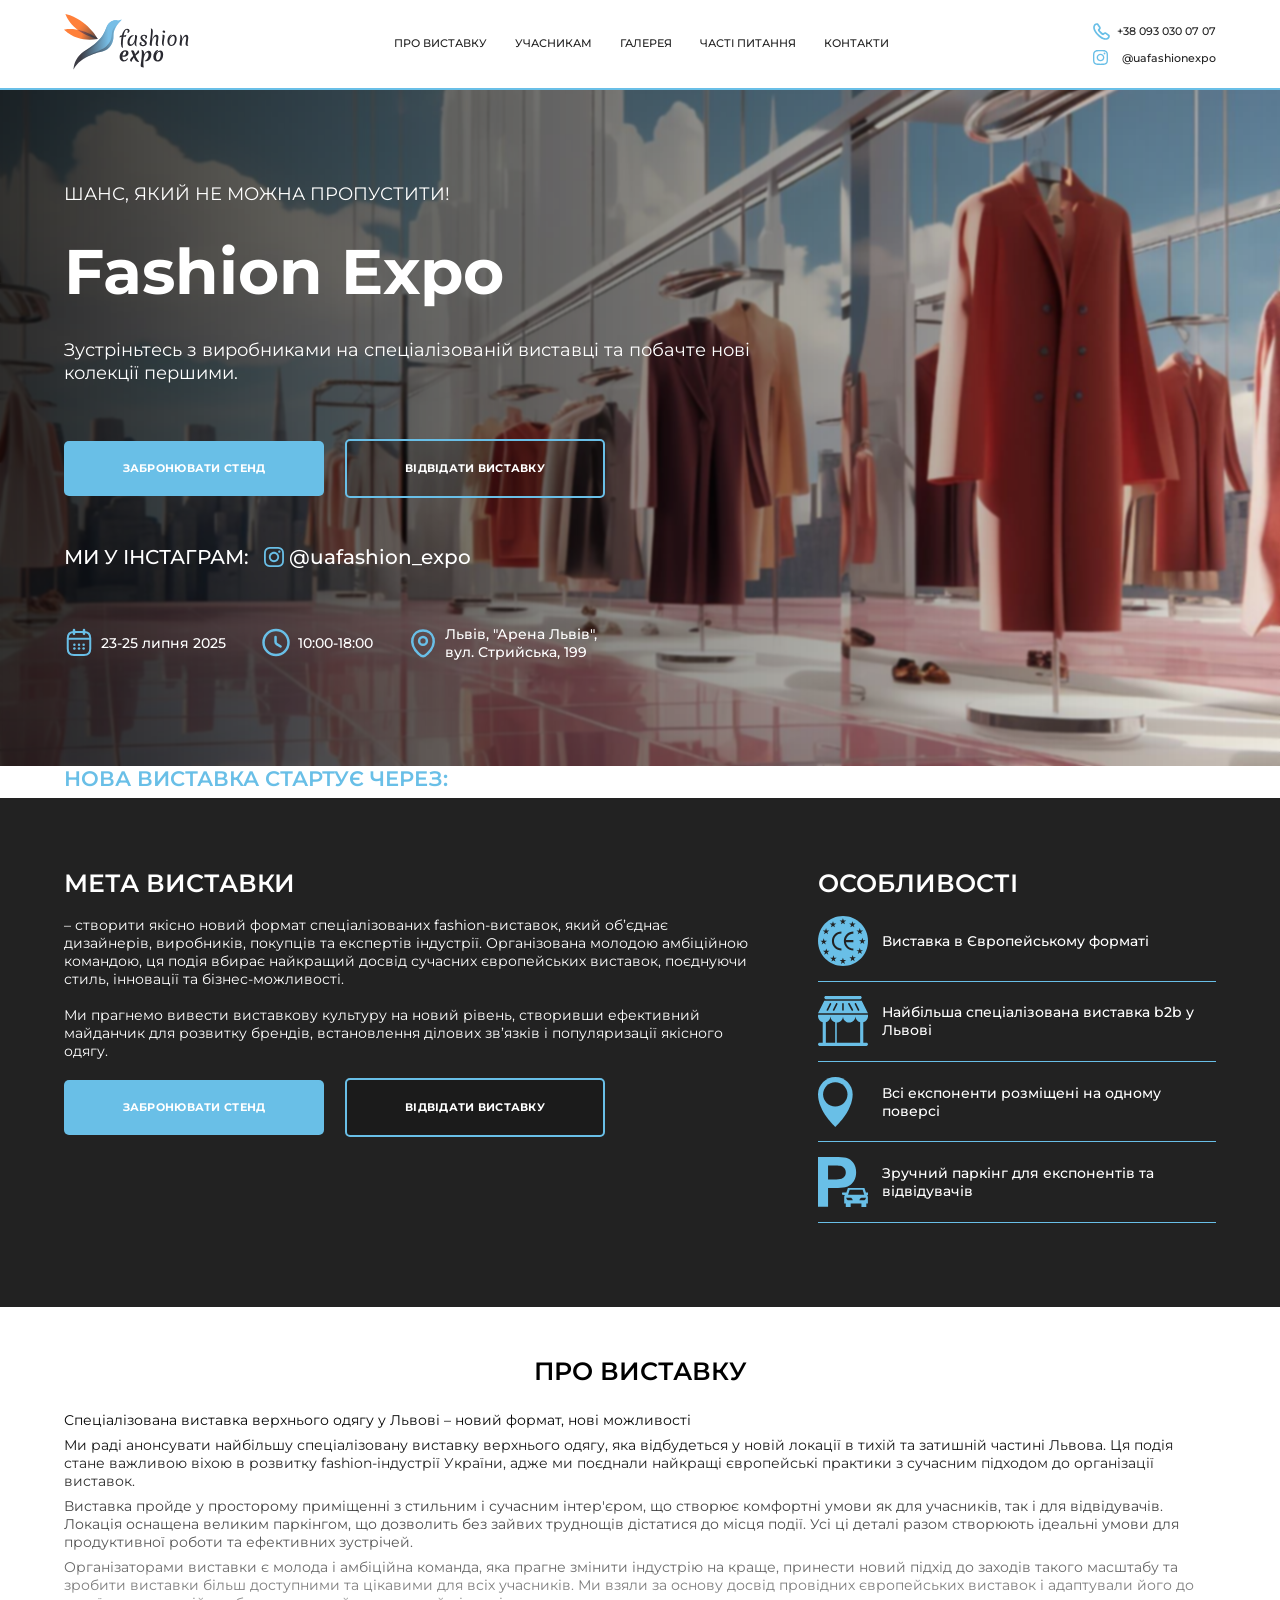
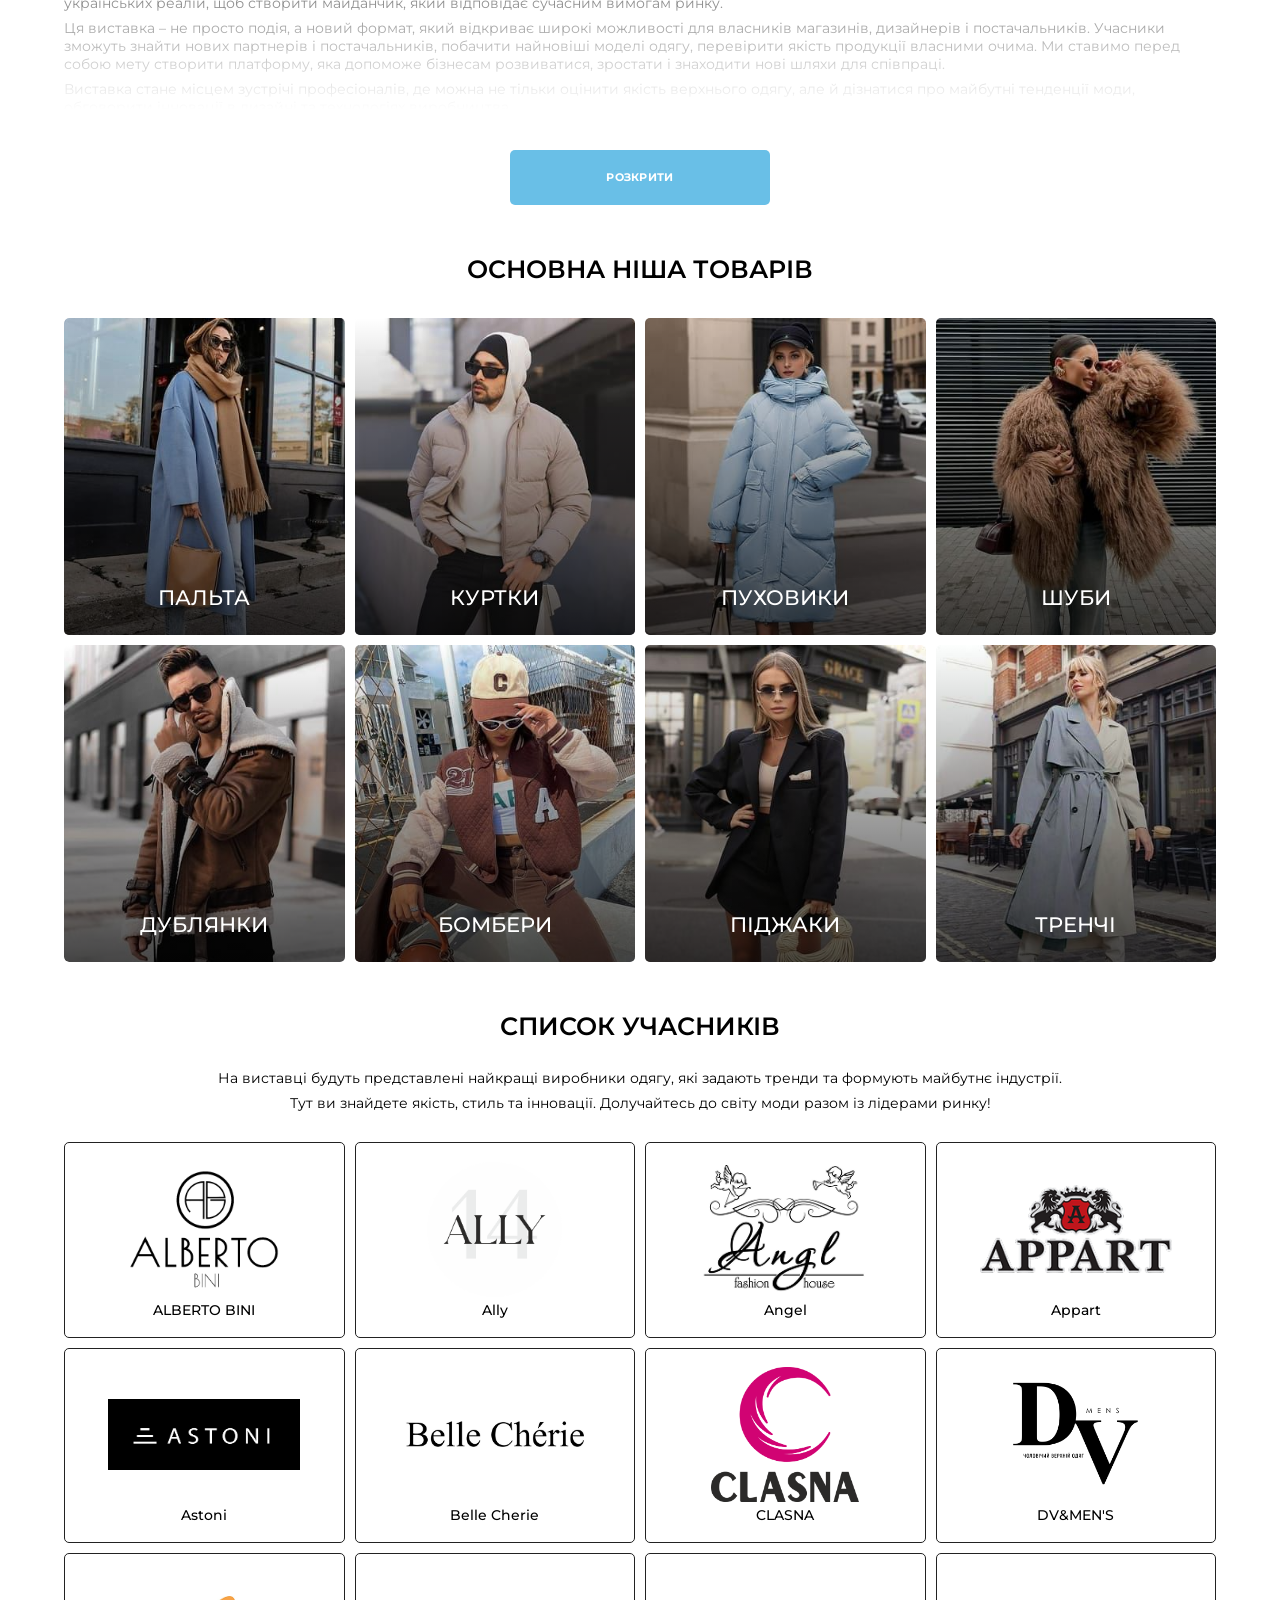
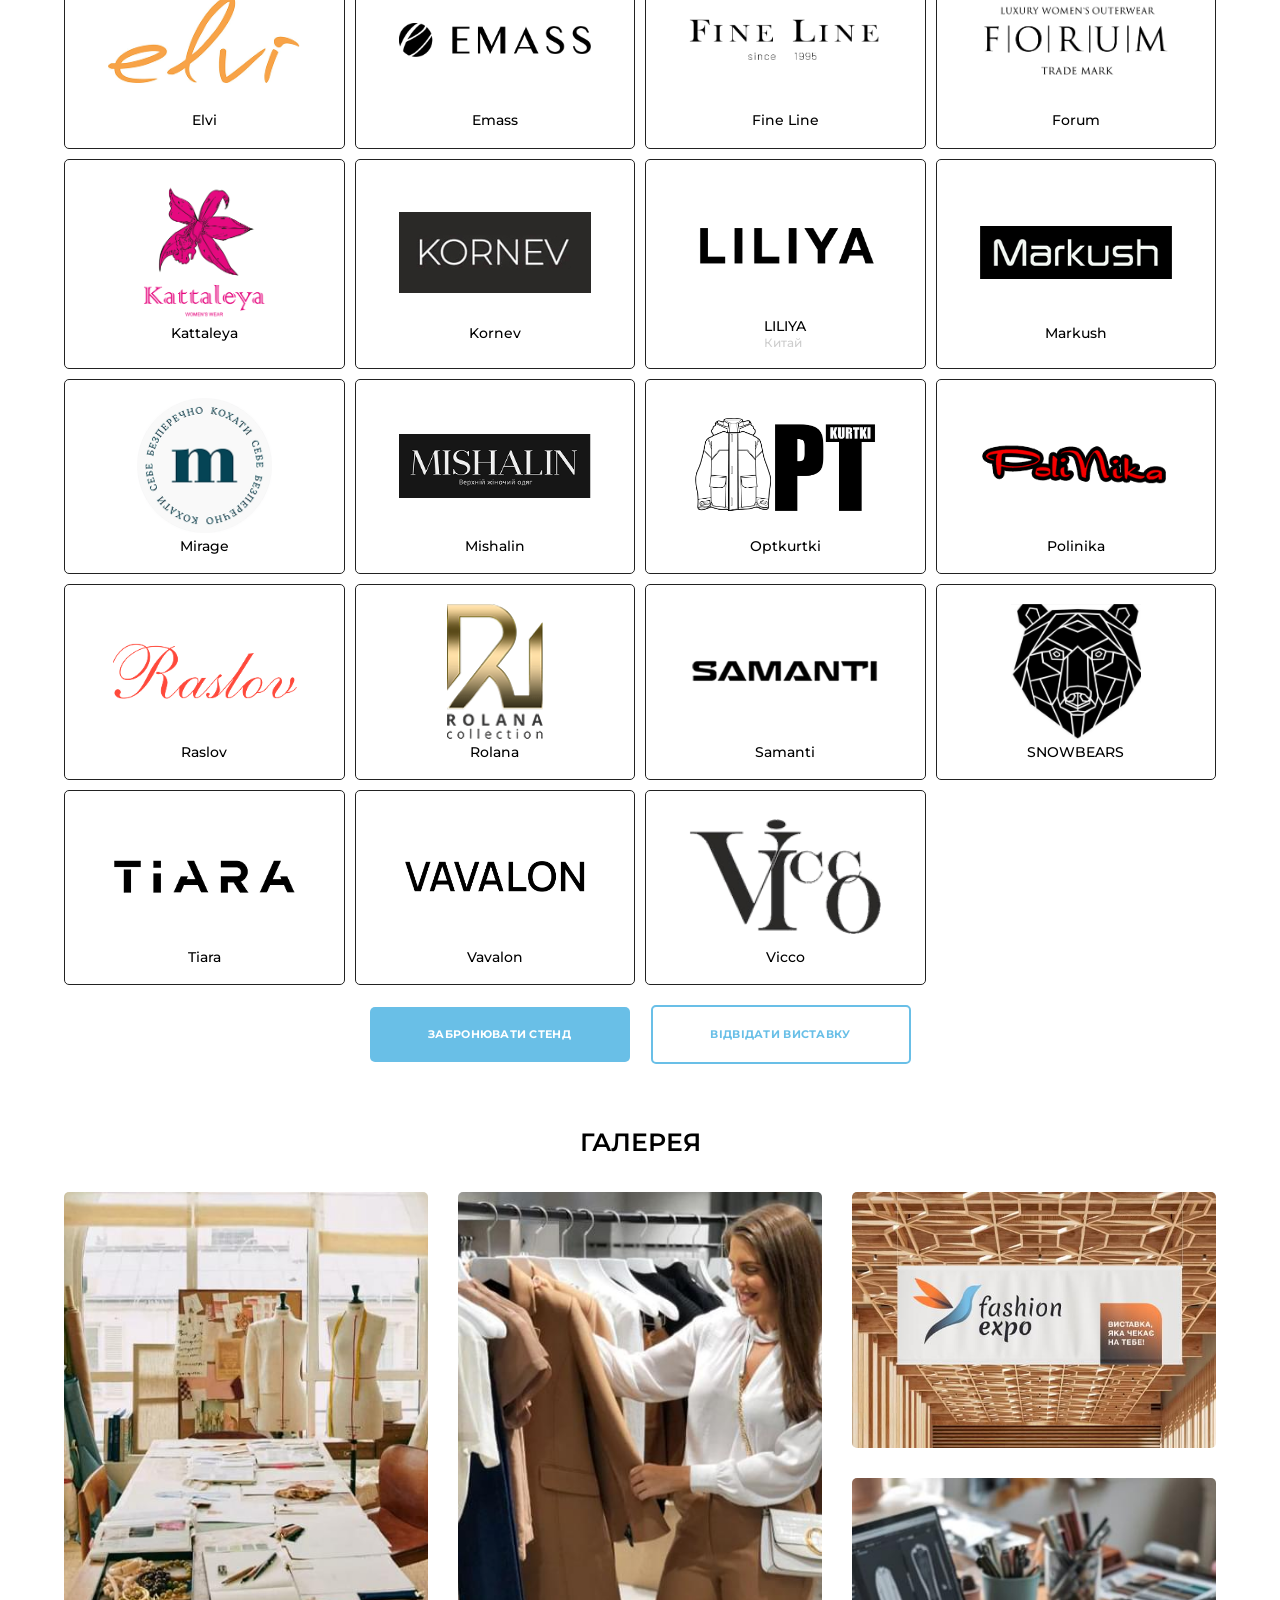
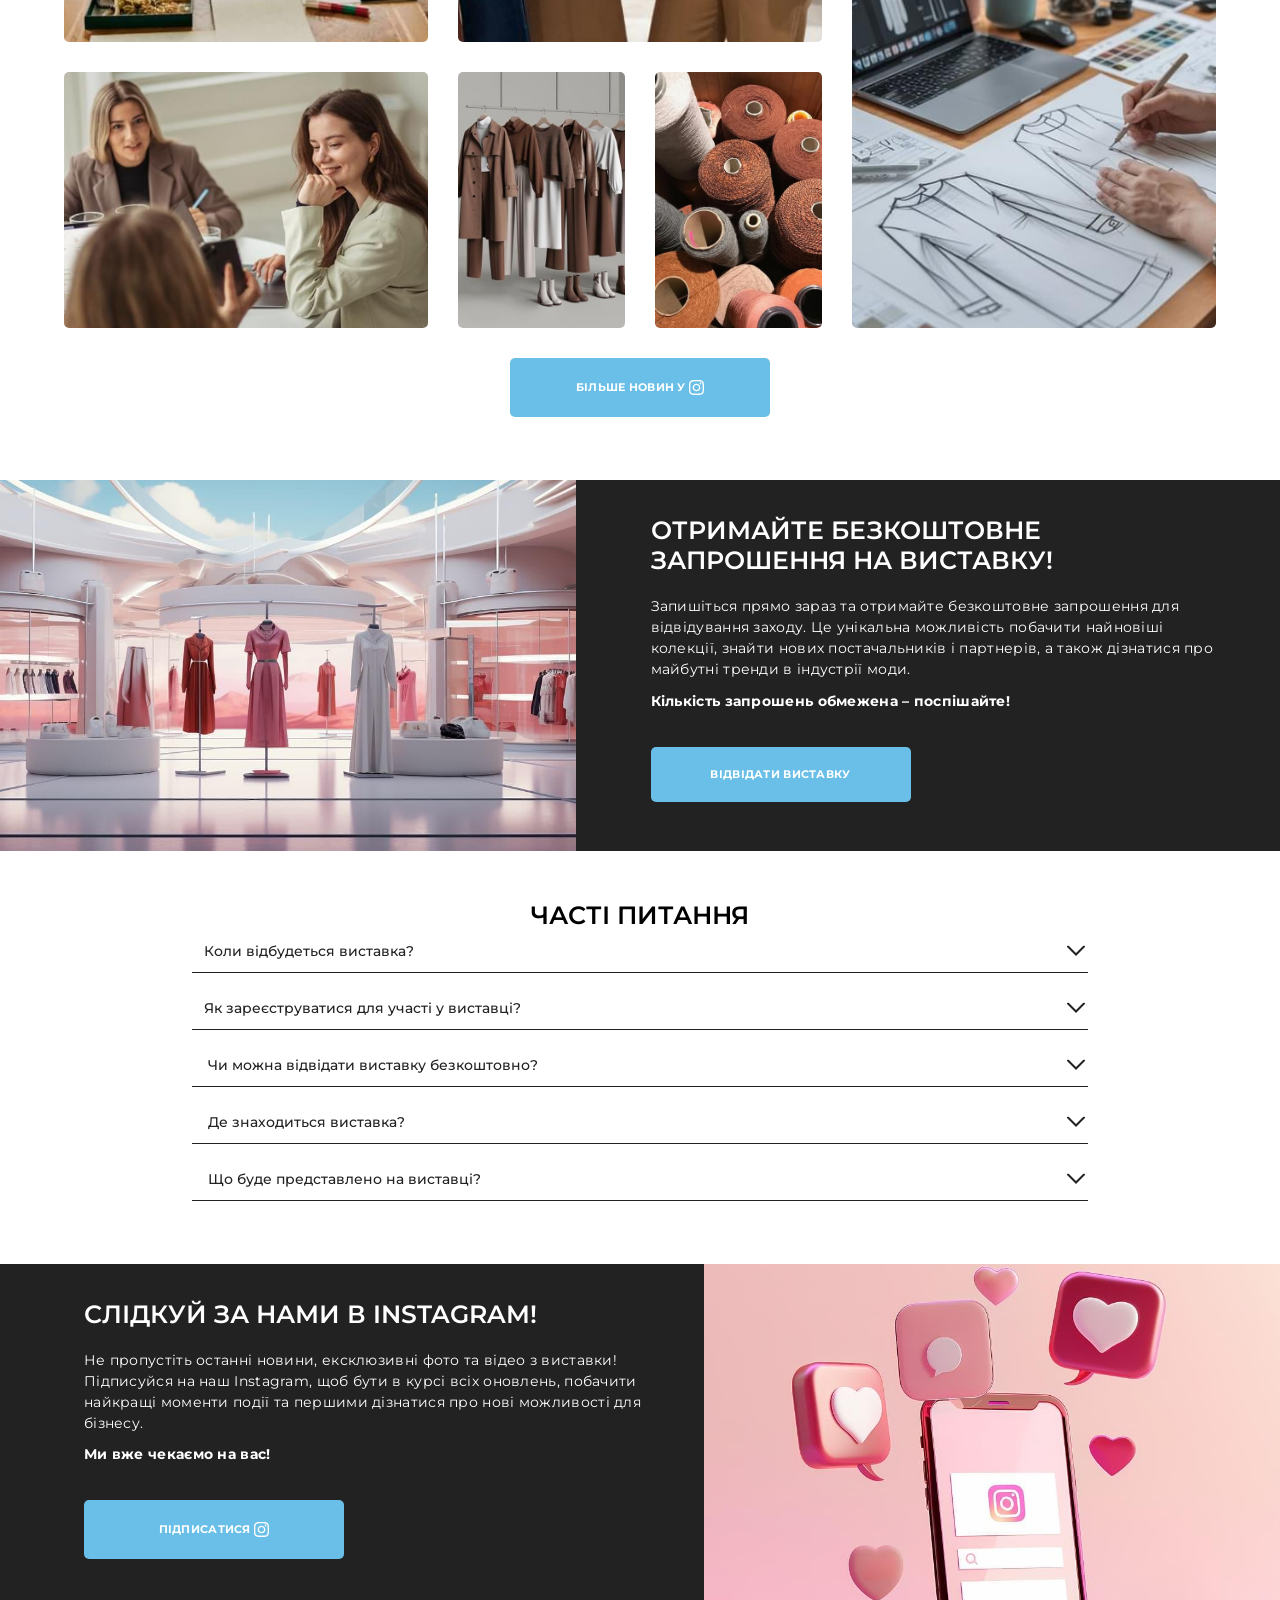
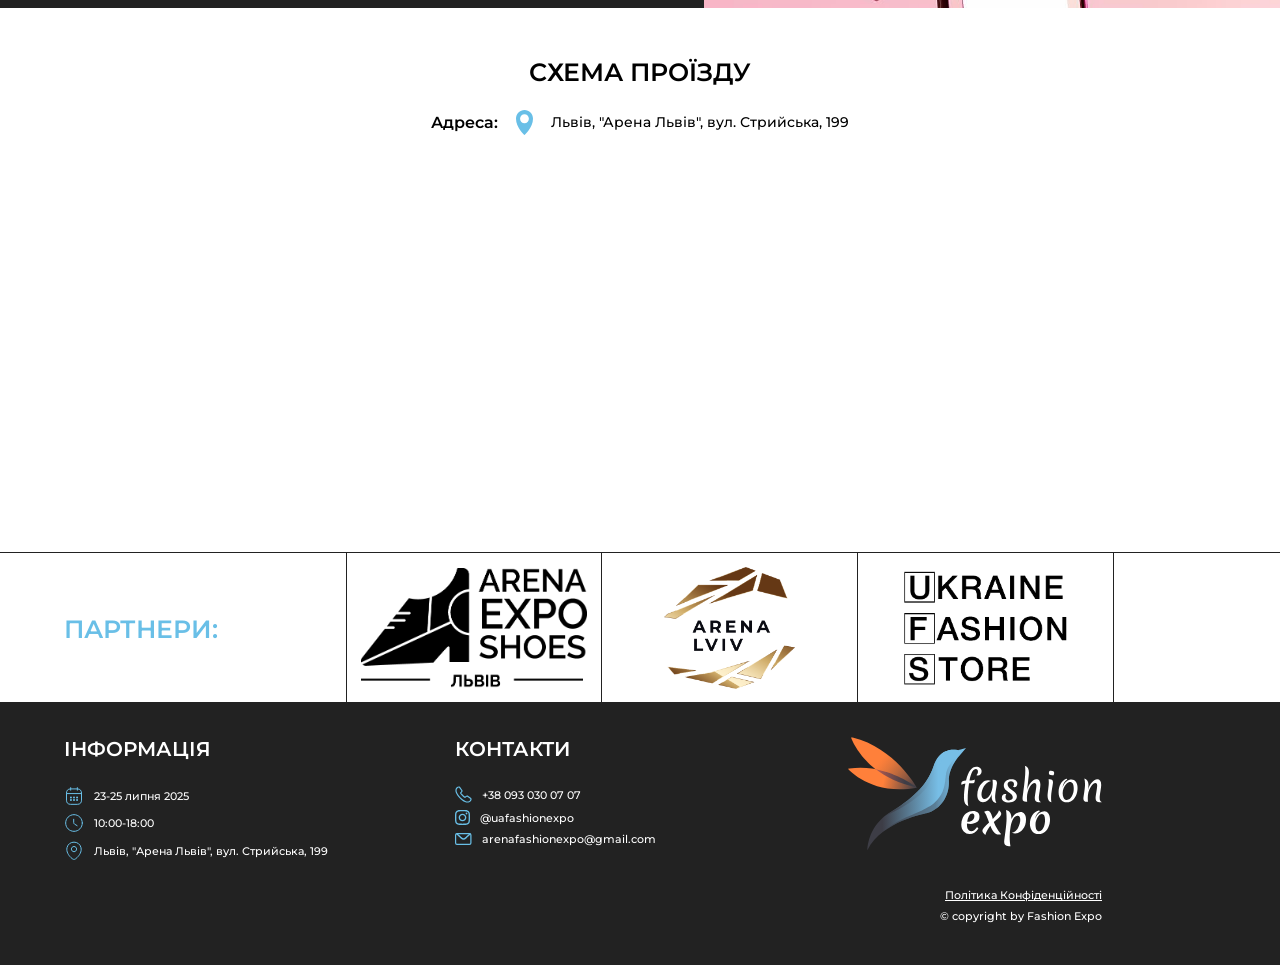
==== commit 5a6a2502: "optkurtki" ====
--- a/docs/index.html
+++ b/docs/index.html
@@ -82,7 +82,7 @@
 </svg>Всі експоненти розміщені на одному поверсі</li><li class="flex items-center"><svg xmlns="http://www.w3.org/2000/svg" width="50" height="50" viewBox="0 0 50 50" fill="none">
 <path d="M0 49.8008V0H16.1355C22.2112 0 26.1952 0.298808 28.0877 0.796816C30.9761 1.59363 33.3665 3.18725 35.259 5.67729C37.1514 8.16733 38.1474 11.4542 38.1474 15.3387C38.1474 18.4263 37.5498 21.0159 36.4542 23.008C35.3586 25.0996 33.9642 26.6932 32.2709 27.8885C30.5777 29.0837 28.7849 29.8805 27.0916 30.2789C24.7012 30.7769 21.2151 30.9761 16.6335 30.9761H10.0598V49.8008H0ZM10.0598 8.46614V22.6096H15.5379C19.5219 22.6096 22.1116 22.3108 23.506 21.8128C24.8008 21.3147 25.8964 20.5179 26.6932 19.3227C27.49 18.2271 27.7889 16.9323 27.7889 15.4383C27.7889 13.6454 27.2908 12.1514 26.1952 10.9562C25.0996 9.76096 23.8048 9.06375 22.1116 8.76495C20.9163 8.56574 18.5259 8.46614 14.8406 8.46614H10.0598Z" fill="#69BFE7"/>
 <path d="M51.7928 35.5578H48.4063C48.2071 35.5578 48.1075 35.6574 48.0079 35.757L46.4143 30.9761H38.1473H29.8804L28.2868 35.757C28.1872 35.6574 28.0876 35.5578 27.8884 35.5578H24.5019C24.2031 35.5578 24.0039 35.757 24.0039 36.0558V37.1514C24.0039 37.4502 24.2031 37.6494 24.5019 37.6494L27.0916 38.3466C26.6931 38.5458 26.1951 39.0438 26.1951 40.1394C26.1951 42.2311 26.1951 46.4143 26.1951 46.4143H27.7888V50H32.6692V46.4143H38.0477H43.4262V50H48.3067V46.4143H49.9003C49.9003 46.4143 49.9003 42.2311 49.9003 40.1394C49.9003 39.1434 49.4023 38.6454 49.0039 38.3466L51.5936 37.6494C51.8924 37.6494 52.0916 37.4502 52.0916 37.1514V36.0558C52.2908 35.757 52.0916 35.5578 51.7928 35.5578ZM30.3784 43.3267C30.3784 43.3267 28.7848 43.3267 28.1872 40.737H32.5696C32.5696 40.737 34.1633 40.737 34.7609 43.3267H30.3784ZM30.0796 37.6494L31.6732 32.7689H44.6214L46.2151 37.6494H30.0796ZM45.8167 43.3267H41.4342C42.0318 40.737 43.6254 40.737 43.6254 40.737H48.0079C47.4103 43.3267 45.8167 43.3267 45.8167 43.3267Z" fill="#69BFE7"/>
-</svg>Зручний паркінг для експонентів та відвідувачів</li></ul></div></div></section><section class="wrapper about_expo" id="about"><div class="main_info"><h2>про виставку</h2><div class="hidden_text"> <div class="hidden_mask mask"></div><p>Спеціалізована виставка верхнього одягу у Львові – новий формат, нові можливості</p><p>Ми раді анонсувати найбільшу спеціалізовану виставку верхнього одягу, яка відбудеться у новій локації в тихій та затишній частині Львова. Ця подія стане важливою віхою в розвитку fashion-індустрії України, адже ми поєднали найкращі європейські практики з сучасним підходом до організації виставок.</p><p>Виставка пройде у просторому приміщенні з стильним і сучасним інтер'єром, що створює комфортні умови як для учасників, так і для відвідувачів. Локація оснащена великим паркінгом, що дозволить без зайвих труднощів дістатися до місця події. Усі ці деталі разом створюють ідеальні умови для продуктивної роботи та ефективних зустрічей.</p><p>Організаторами виставки є молода і амбіційна команда, яка прагне змінити індустрію на краще, принести новий підхід до заходів такого масштабу та зробити виставки більш доступними та цікавими для всіх учасників. Ми взяли за основу досвід провідних європейських виставок і адаптували його до українських реалій, щоб створити майданчик, який відповідає сучасним вимогам ринку.</p><p>Ця виставка – не просто подія, а новий формат, який відкриває широкі можливості для власників магазинів, дизайнерів і постачальників. Учасники зможуть знайти нових партнерів і постачальників, побачити найновіші моделі одягу, перевірити якість продукції власними очима. Ми ставимо перед собою мету створити платформу, яка допоможе бізнесам розвиватися, зростати і знаходити нові шляхи для співпраці.</p><p>Виставка стане місцем зустрічі професіоналів, де можна не тільки оцінити якість верхнього одягу, але й дізнатися про майбутні тенденції моди, обговорити інновації в дизайні та технологіях виробництва.</p><p>Ми віримо, що цей захід стане важливим кроком до розвитку індустрії моди в Україні, а також сприятиме зміцненню ділових зв’язків між виробниками та магазинами. Цей захід відкриває можливості для всіх, хто прагне бути на крок попереду та знайти нові перспективи для бізнесу.</p><p>Запрошуємо всіх власників магазинів, дизайнерів, виробників і просто тих, хто цікавиться модою, приєднатися до цієї важливої події. Не втрачайте шанс бути першими, хто побачить найновіші колекції і знайде надійних партнерів для розвитку свого бізнесу!</p></div><p class="wrapper cta_container"> <a class="readAll cta blue_cta" href="#">розкрити</a></p></div><div class="category_products"> <h2>Основна ніша товарів</h2><div class="grid col-4"> <div class="catecory_card"><span class="mask category_mask"></span><picture><img src="img/пальто.jpg" alt="Пальта"></picture><p class="abs_text">Пальта</p></div><div class="catecory_card"><span class="mask category_mask"></span><picture><img src="img/куртки.jpg" alt="Куртки"></picture><p class="abs_text">Куртки</p></div><div class="catecory_card"><span class="mask category_mask"></span><picture><img src="img/пуховики.jpg" alt="Пуховики"></picture><p class="abs_text">Пуховики</p></div><div class="catecory_card"><span class="mask category_mask"></span><picture><img src="img/шуби.jpg" alt="Шуби"></picture><p class="abs_text">Шуби</p></div><div class="catecory_card"><span class="mask category_mask"></span><picture><img src="img/дублянки.jpg" alt="Дублянки"></picture><p class="abs_text">Дублянки</p></div><div class="catecory_card"><span class="mask category_mask"></span><picture><img src="img/бомбери.jpg" alt="Бомбери"></picture><p class="abs_text">Бомбери</p></div><div class="catecory_card"><span class="mask category_mask"></span><picture><img src="img/піджаки.jpg" alt="Піджаки"></picture><p class="abs_text">Піджаки</p></div><div class="catecory_card"><span class="mask category_mask"></span><picture><img src="img/тренч.jpg" alt="Тренчі"></picture><p class="abs_text">Тренчі</p></div></div></div></section><section class="wrapper participants_container" id="participant"><h2>список учасників</h2><p>На виставці будуть представлені найкращі виробники одягу, які задають тренди та формують майбутнє індустрії.</p><p>Тут ви знайдете якість, стиль та інновації. Долучайтесь до світу моди разом із лідерами ринку!</p><div class="grid col-4"> <div><picture><img src="img/alberto_bini.png" alt="ALBERTO BINI"></picture><p class="abs_text">ALBERTO BINI</p></div><div><picture><img src="img/Ally.png" alt="Ally"></picture><p class="abs_text">Ally</p></div><div><picture><img src="img/Angl.png" alt="Angel"></picture><p class="abs_text">Angel</p></div><div><picture><img src="img/APRRT.png" alt="Appart"></picture><p class="abs_text">Appart</p></div><div><picture><img src="img/Astoni.png" alt="Astoni"></picture><p class="abs_text">Astoni</p></div><div><picture><img src="img/Belle_Cherie.png" alt="Belle Cherie"></picture><p class="abs_text">Belle Cherie</p></div><div><picture><img src="img/clasna.png" alt="CLASNA"></picture><p class="abs_text">CLASNA</p></div><div><picture><img src="img/DV.png" alt="DV&amp;MEN'S"></picture><p class="abs_text">DV&amp;MEN'S</p></div><div><picture><img src="img/Elvi.png" alt="Elvi"></picture><p class="abs_text">Elvi</p></div><div><picture><img src="img/EMASS.png" alt="Emass"></picture><p class="abs_text">Emass</p></div><div><picture><img src="img/emis.png" alt="Emis"></picture><p class="abs_text">Emis</p></div><div><picture><img src="img/Ellin.png" alt="Ellin"></picture><p class="abs_text">Ellin</p></div><div><picture><img src="img/Fine_line.png" alt="Fine Line"></picture><p class="abs_text">Fine Line</p></div><div><picture><img src="img/forum.png" alt="Forum"></picture><p class="abs_text">Forum</p></div><div><picture><img src="img/Kattaleya.png" alt="Kattaleya"></picture><p class="abs_text">Kattaleya</p></div><div><picture><img src="img/Kornev.png" alt="Kornev"></picture><p class="abs_text">Kornev</p></div><div><picture><img src="img/LILIYA.png" alt="LILIYA"></picture><p class="abs_text">LILIYA<span class="tiny_text">Китай</span></p></div><div><picture><img src="img/Markush.png" alt="Markush"></picture><p class="abs_text">Markush</p></div><div><picture><img src="img/Mirage.png" alt="Mirage"></picture><p class="abs_text">Mirage</p></div><div><picture><img src="img/Mishalin.png" alt="Mishalin"></picture><p class="abs_text">Mishalin</p></div><div><picture><img src="img/Polinka.png" alt="Polinika"></picture><p class="abs_text">Polinika</p></div><div><picture><img src="img/Raslov.png" alt="Raslov"></picture><p class="abs_text">Raslov</p></div><div><picture><img src="img/Rolana.png" alt="Rolana"></picture><p class="abs_text">Rolana</p></div><div><picture><img src="img/Samanti.png" alt="Samanti"></picture><p class="abs_text">Samanti</p></div><div><picture><img src="img/snowbears.jpg" alt="SNOWBEARS"></picture><p class="abs_text">SNOWBEARS</p></div><div><picture><img src="img/Tiara.png" alt="Tiara"></picture><p class="abs_text">Tiara</p></div><div><picture><img src="img/vavalon.png" alt="Vavalon"></picture><p class="abs_text">Vavalon</p></div><div><picture><img src="img/Vicco.png" alt="Vicco"></picture><p class="abs_text">Vicco</p></div></div><div class="items-center cta_container"><a class="cta blue_cta customers" href="#">забронювати стенд</a><a class="cta border_cta visitors" href="">відвідати виставку</a></div></section><section class="galery galery_desctop wrapper" id="galery"><h2>галерея</h2><div class="grid col-3"><div class="gal_1"><div class="item_large"><picture><img src="img/galery4.jpg" alt=""></picture></div><div class="item_medium"><picture><img src="img/galery7.jpg" alt=""></picture></div></div><div class="gal_2"><div class="item_large"><picture><img src="img/galery5.jpg" alt=""></picture></div><div class="small_cont"><div class="item_small"><picture><img src="img/galery1.jpg" alt=""></picture></div><div class="item_small"><picture><img src="img/galery3.jpg" alt=""></picture></div></div></div><div class="gal_3"><div class="item_medium"><img src="img/galery2.jpg" alt=""></div><div class="item_large"><picture><img src="img/galery6.jpg" alt=""></picture></div></div></div><div class="cta_container"><a class="cta blue_cta" href="https://www.instagram.com/uafashionexpo" target="blank"> більше новин у <svg xmlns="http://www.w3.org/2000/svg" width="15" height="15" viewBox="0 0 15 15" fill="none">
+</svg>Зручний паркінг для експонентів та відвідувачів</li></ul></div></div></section><section class="wrapper about_expo" id="about"><div class="main_info"><h2>про виставку</h2><div class="hidden_text"> <div class="hidden_mask mask"></div><p>Спеціалізована виставка верхнього одягу у Львові – новий формат, нові можливості</p><p>Ми раді анонсувати найбільшу спеціалізовану виставку верхнього одягу, яка відбудеться у новій локації в тихій та затишній частині Львова. Ця подія стане важливою віхою в розвитку fashion-індустрії України, адже ми поєднали найкращі європейські практики з сучасним підходом до організації виставок.</p><p>Виставка пройде у просторому приміщенні з стильним і сучасним інтер'єром, що створює комфортні умови як для учасників, так і для відвідувачів. Локація оснащена великим паркінгом, що дозволить без зайвих труднощів дістатися до місця події. Усі ці деталі разом створюють ідеальні умови для продуктивної роботи та ефективних зустрічей.</p><p>Організаторами виставки є молода і амбіційна команда, яка прагне змінити індустрію на краще, принести новий підхід до заходів такого масштабу та зробити виставки більш доступними та цікавими для всіх учасників. Ми взяли за основу досвід провідних європейських виставок і адаптували його до українських реалій, щоб створити майданчик, який відповідає сучасним вимогам ринку.</p><p>Ця виставка – не просто подія, а новий формат, який відкриває широкі можливості для власників магазинів, дизайнерів і постачальників. Учасники зможуть знайти нових партнерів і постачальників, побачити найновіші моделі одягу, перевірити якість продукції власними очима. Ми ставимо перед собою мету створити платформу, яка допоможе бізнесам розвиватися, зростати і знаходити нові шляхи для співпраці.</p><p>Виставка стане місцем зустрічі професіоналів, де можна не тільки оцінити якість верхнього одягу, але й дізнатися про майбутні тенденції моди, обговорити інновації в дизайні та технологіях виробництва.</p><p>Ми віримо, що цей захід стане важливим кроком до розвитку індустрії моди в Україні, а також сприятиме зміцненню ділових зв’язків між виробниками та магазинами. Цей захід відкриває можливості для всіх, хто прагне бути на крок попереду та знайти нові перспективи для бізнесу.</p><p>Запрошуємо всіх власників магазинів, дизайнерів, виробників і просто тих, хто цікавиться модою, приєднатися до цієї важливої події. Не втрачайте шанс бути першими, хто побачить найновіші колекції і знайде надійних партнерів для розвитку свого бізнесу!</p></div><p class="wrapper cta_container"> <a class="readAll cta blue_cta" href="#">розкрити</a></p></div><div class="category_products"> <h2>Основна ніша товарів</h2><div class="grid col-4"> <div class="catecory_card"><span class="mask category_mask"></span><picture><img src="img/пальто.jpg" alt="Пальта"></picture><p class="abs_text">Пальта</p></div><div class="catecory_card"><span class="mask category_mask"></span><picture><img src="img/куртки.jpg" alt="Куртки"></picture><p class="abs_text">Куртки</p></div><div class="catecory_card"><span class="mask category_mask"></span><picture><img src="img/пуховики.jpg" alt="Пуховики"></picture><p class="abs_text">Пуховики</p></div><div class="catecory_card"><span class="mask category_mask"></span><picture><img src="img/шуби.jpg" alt="Шуби"></picture><p class="abs_text">Шуби</p></div><div class="catecory_card"><span class="mask category_mask"></span><picture><img src="img/дублянки.jpg" alt="Дублянки"></picture><p class="abs_text">Дублянки</p></div><div class="catecory_card"><span class="mask category_mask"></span><picture><img src="img/бомбери.jpg" alt="Бомбери"></picture><p class="abs_text">Бомбери</p></div><div class="catecory_card"><span class="mask category_mask"></span><picture><img src="img/піджаки.jpg" alt="Піджаки"></picture><p class="abs_text">Піджаки</p></div><div class="catecory_card"><span class="mask category_mask"></span><picture><img src="img/тренч.jpg" alt="Тренчі"></picture><p class="abs_text">Тренчі</p></div></div></div></section><section class="wrapper participants_container" id="participant"><h2>список учасників</h2><p>На виставці будуть представлені найкращі виробники одягу, які задають тренди та формують майбутнє індустрії.</p><p>Тут ви знайдете якість, стиль та інновації. Долучайтесь до світу моди разом із лідерами ринку!</p><div class="grid col-4"> <div><picture><img src="img/alberto_bini.png" alt="ALBERTO BINI"></picture><p class="abs_text">ALBERTO BINI</p></div><div><picture><img src="img/Ally.png" alt="Ally"></picture><p class="abs_text">Ally</p></div><div><picture><img src="img/Angl.png" alt="Angel"></picture><p class="abs_text">Angel</p></div><div><picture><img src="img/APRRT.png" alt="Appart"></picture><p class="abs_text">Appart</p></div><div><picture><img src="img/Astoni.png" alt="Astoni"></picture><p class="abs_text">Astoni</p></div><div><picture><img src="img/Belle_Cherie.png" alt="Belle Cherie"></picture><p class="abs_text">Belle Cherie</p></div><div><picture><img src="img/clasna.png" alt="CLASNA"></picture><p class="abs_text">CLASNA</p></div><div><picture><img src="img/DV.png" alt="DV&amp;MEN'S"></picture><p class="abs_text">DV&amp;MEN'S</p></div><div><picture><img src="img/Elvi.png" alt="Elvi"></picture><p class="abs_text">Elvi</p></div><div><picture><img src="img/EMASS.png" alt="Emass"></picture><p class="abs_text">Emass</p></div><div><picture><img src="img/Fine_line.png" alt="Fine Line"></picture><p class="abs_text">Fine Line</p></div><div><picture><img src="img/forum.png" alt="Forum"></picture><p class="abs_text">Forum</p></div><div><picture><img src="img/Kattaleya.png" alt="Kattaleya"></picture><p class="abs_text">Kattaleya</p></div><div><picture><img src="img/Kornev.png" alt="Kornev"></picture><p class="abs_text">Kornev</p></div><div><picture><img src="img/LILIYA.png" alt="LILIYA"></picture><p class="abs_text">LILIYA<span class="tiny_text">Китай</span></p></div><div><picture><img src="img/Markush.png" alt="Markush"></picture><p class="abs_text">Markush</p></div><div><picture><img src="img/Mirage.png" alt="Mirage"></picture><p class="abs_text">Mirage</p></div><div><picture><img src="img/Mishalin.png" alt="Mishalin"></picture><p class="abs_text">Mishalin</p></div><div><picture><img src="img/optkurtki.jpg" alt="Optkurtki"></picture><p class="abs_text">Optkurtki</p></div><div><picture><img src="img/Polinka.png" alt="Polinika"></picture><p class="abs_text">Polinika</p></div><div><picture><img src="img/Raslov.png" alt="Raslov"></picture><p class="abs_text">Raslov</p></div><div><picture><img src="img/Rolana.png" alt="Rolana"></picture><p class="abs_text">Rolana</p></div><div><picture><img src="img/Samanti.png" alt="Samanti"></picture><p class="abs_text">Samanti</p></div><div><picture><img src="img/snowbears.jpg" alt="SNOWBEARS"></picture><p class="abs_text">SNOWBEARS</p></div><div><picture><img src="img/Tiara.png" alt="Tiara"></picture><p class="abs_text">Tiara</p></div><div><picture><img src="img/vavalon.png" alt="Vavalon"></picture><p class="abs_text">Vavalon</p></div><div><picture><img src="img/Vicco.png" alt="Vicco"></picture><p class="abs_text">Vicco</p></div></div><div class="items-center cta_container"><a class="cta blue_cta customers" href="#">забронювати стенд</a><a class="cta border_cta visitors" href="">відвідати виставку</a></div></section><section class="galery galery_desctop wrapper" id="galery"><h2>галерея</h2><div class="grid col-3"><div class="gal_1"><div class="item_large"><picture><img src="img/galery4.jpg" alt=""></picture></div><div class="item_medium"><picture><img src="img/galery7.jpg" alt=""></picture></div></div><div class="gal_2"><div class="item_large"><picture><img src="img/galery5.jpg" alt=""></picture></div><div class="small_cont"><div class="item_small"><picture><img src="img/galery1.jpg" alt=""></picture></div><div class="item_small"><picture><img src="img/galery3.jpg" alt=""></picture></div></div></div><div class="gal_3"><div class="item_medium"><img src="img/galery2.jpg" alt=""></div><div class="item_large"><picture><img src="img/galery6.jpg" alt=""></picture></div></div></div><div class="cta_container"><a class="cta blue_cta" href="https://www.instagram.com/uafashionexpo" target="blank"> більше новин у <svg xmlns="http://www.w3.org/2000/svg" width="15" height="15" viewBox="0 0 15 15" fill="none">
 <path d="M7.5044 1.35085C9.50948 1.35085 9.74692 1.35964 10.5355 1.3948C11.2683 1.42704 11.6641 1.55011 11.9279 1.65267C12.2767 1.78746 12.5288 1.95155 12.7897 2.21235C13.0535 2.47607 13.2148 2.72514 13.3496 3.07384C13.4522 3.33757 13.5753 3.73608 13.6076 4.46572C13.6428 5.25689 13.6516 5.49424 13.6516 7.49561C13.6516 9.4999 13.6428 9.73726 13.6076 10.5255C13.5753 11.2581 13.4522 11.6536 13.3496 11.9174C13.2148 12.2661 13.0506 12.5181 12.7897 12.7789C12.5259 13.0426 12.2767 13.2038 11.9279 13.3385C11.6641 13.4411 11.2654 13.5642 10.5355 13.5964C9.74399 13.6316 9.50655 13.6404 7.5044 13.6404C5.49932 13.6404 5.26187 13.6316 4.47332 13.5964C3.74047 13.5642 3.34473 13.4411 3.08091 13.3385C2.73207 13.2038 2.47997 13.0397 2.21907 12.7789C1.95525 12.5151 1.79402 12.2661 1.65918 11.9174C1.55658 11.6536 1.43346 11.2551 1.40121 10.5255C1.36603 9.73432 1.35724 9.49697 1.35724 7.49561C1.35724 5.49131 1.36603 5.25396 1.40121 4.46572C1.43346 3.73315 1.55658 3.33757 1.65918 3.07384C1.79402 2.72514 1.95818 2.47314 2.21907 2.21235C2.4829 1.94862 2.73207 1.78746 3.08091 1.65267C3.34473 1.55011 3.7434 1.42704 4.47332 1.3948C5.26187 1.35964 5.49932 1.35085 7.5044 1.35085ZM7.5044 0C5.46707 0 5.21204 0.00879078 4.41176 0.0439539C3.61442 0.079117 3.06625 0.208048 2.59136 0.392655C2.09595 0.586052 1.67676 0.840985 1.2605 1.26001C0.841313 1.67611 0.586281 2.09514 0.392808 2.58742C0.20813 3.06505 0.0791479 3.61008 0.0439711 4.40711C0.00879422 5.21 0 5.46493 0 7.50147C0 9.538 0.00879422 9.79293 0.0439711 10.5929C0.0791479 11.3899 0.20813 11.9379 0.392808 12.4126C0.586281 12.9078 0.841313 13.3268 1.2605 13.7429C1.67676 14.159 2.09595 14.4169 2.58843 14.6073C3.06625 14.792 3.61149 14.9209 4.40883 14.956C5.20911 14.9912 5.46414 15 7.50147 15C9.53879 15 9.79382 14.9912 10.5941 14.956C11.3914 14.9209 11.9396 14.792 12.4145 14.6073C12.907 14.4169 13.3262 14.159 13.7424 13.7429C14.1587 13.3268 14.4166 12.9078 14.6072 12.4155C14.7919 11.9379 14.9209 11.3929 14.956 10.5958C14.9912 9.79586 15 9.54093 15 7.5044C15 5.46787 14.9912 5.21293 14.956 4.41297C14.9209 3.61594 14.7919 3.06798 14.6072 2.59328C14.4225 2.09514 14.1675 1.67611 13.7483 1.26001C13.332 0.843915 12.9128 0.586052 12.4204 0.395585C11.9425 0.210979 11.3973 0.0820473 10.6 0.0468842C9.79676 0.00879078 9.54172 0 7.5044 0Z" fill="white"/>
 <path d="M7.50443 3.64795C5.37623 3.64795 3.64963 5.37387 3.64963 7.50124C3.64963 9.62861 5.37623 11.3545 7.50443 11.3545C9.63263 11.3545 11.3592 9.62861 11.3592 7.50124C11.3592 5.37387 9.63263 3.64795 7.50443 3.64795ZM7.50443 10.0008C6.12373 10.0008 5.00394 8.88139 5.00394 7.50124C5.00394 6.12109 6.12373 5.00173 7.50443 5.00173C8.88512 5.00173 10.0049 6.12109 10.0049 7.50124C10.0049 8.88139 8.88512 10.0008 7.50443 10.0008Z" fill="white"/>
 <path d="M12.4116 3.49578C12.4116 3.99393 12.007 4.39537 11.5116 4.39537C11.0133 4.39537 10.6117 3.991 10.6117 3.49578C10.6117 2.99764 11.0162 2.59619 11.5116 2.59619C12.007 2.59619 12.4116 3.00057 12.4116 3.49578Z" fill="white"/>
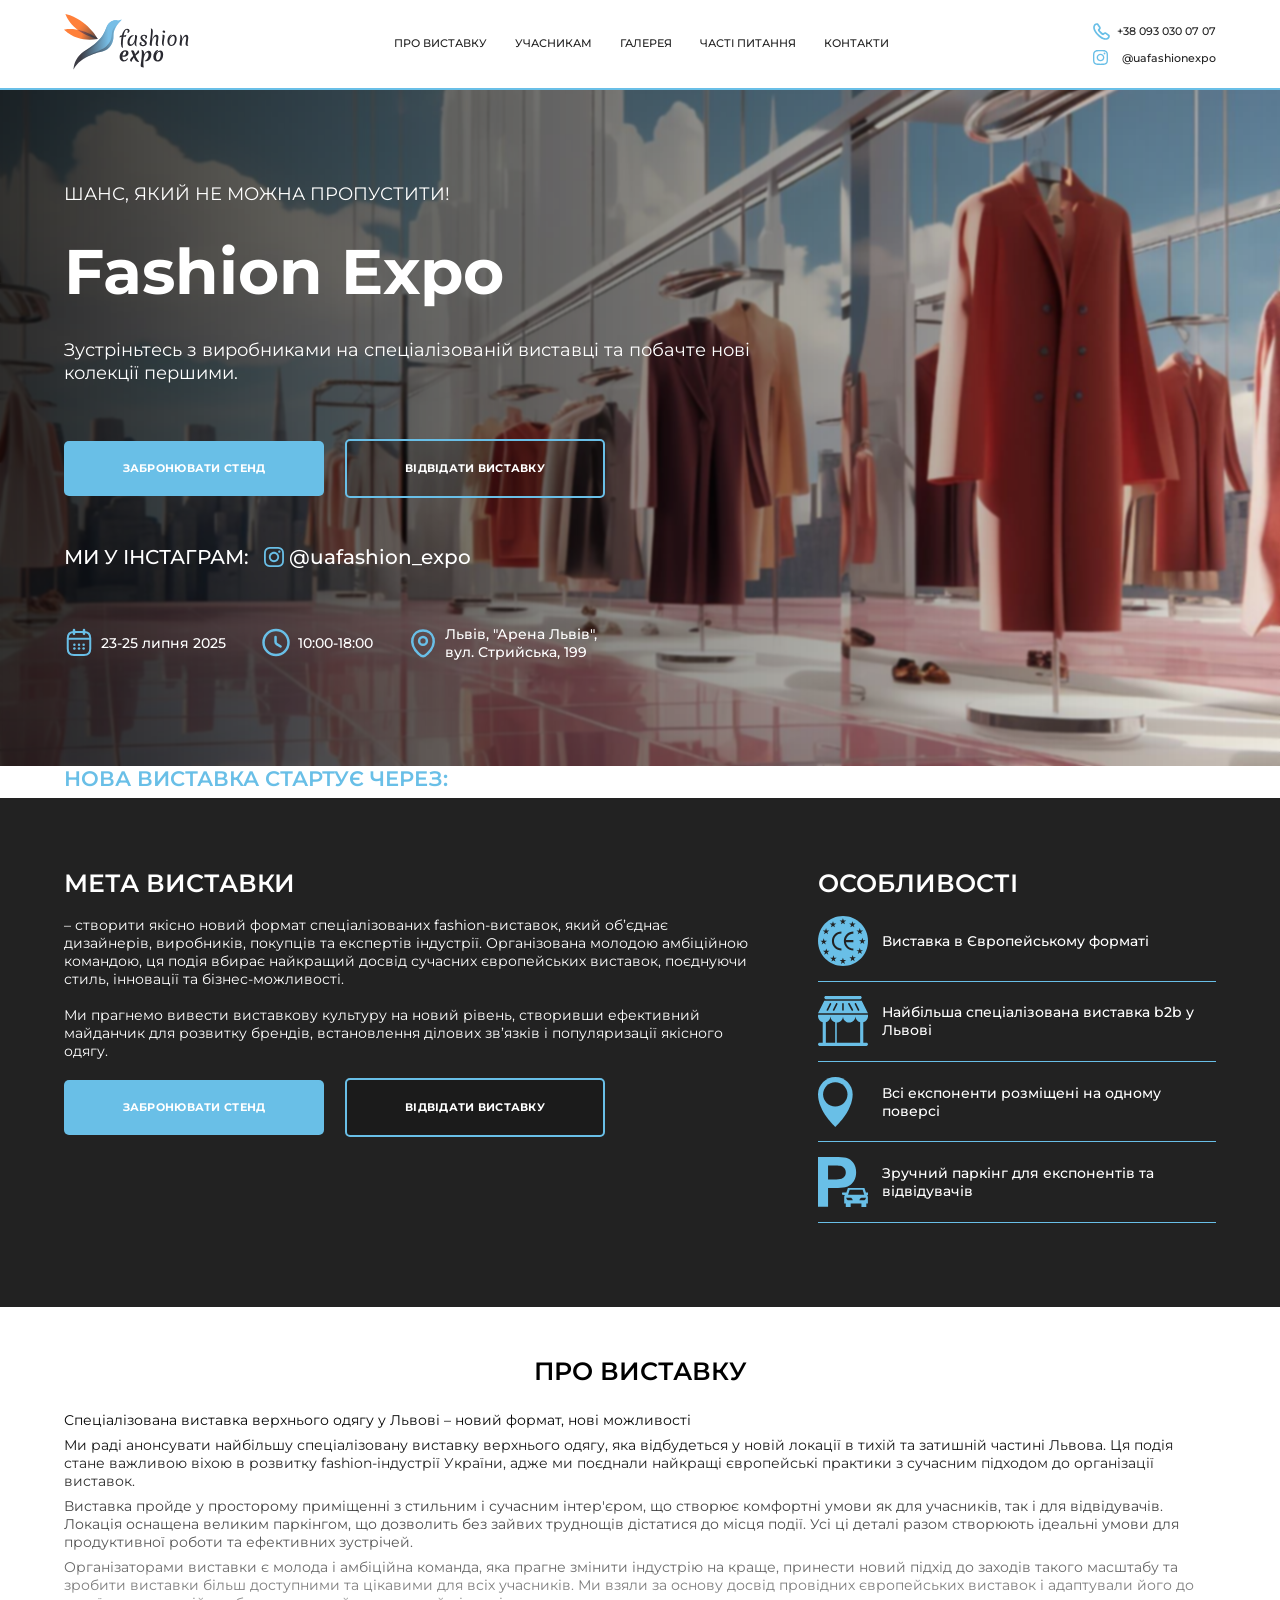
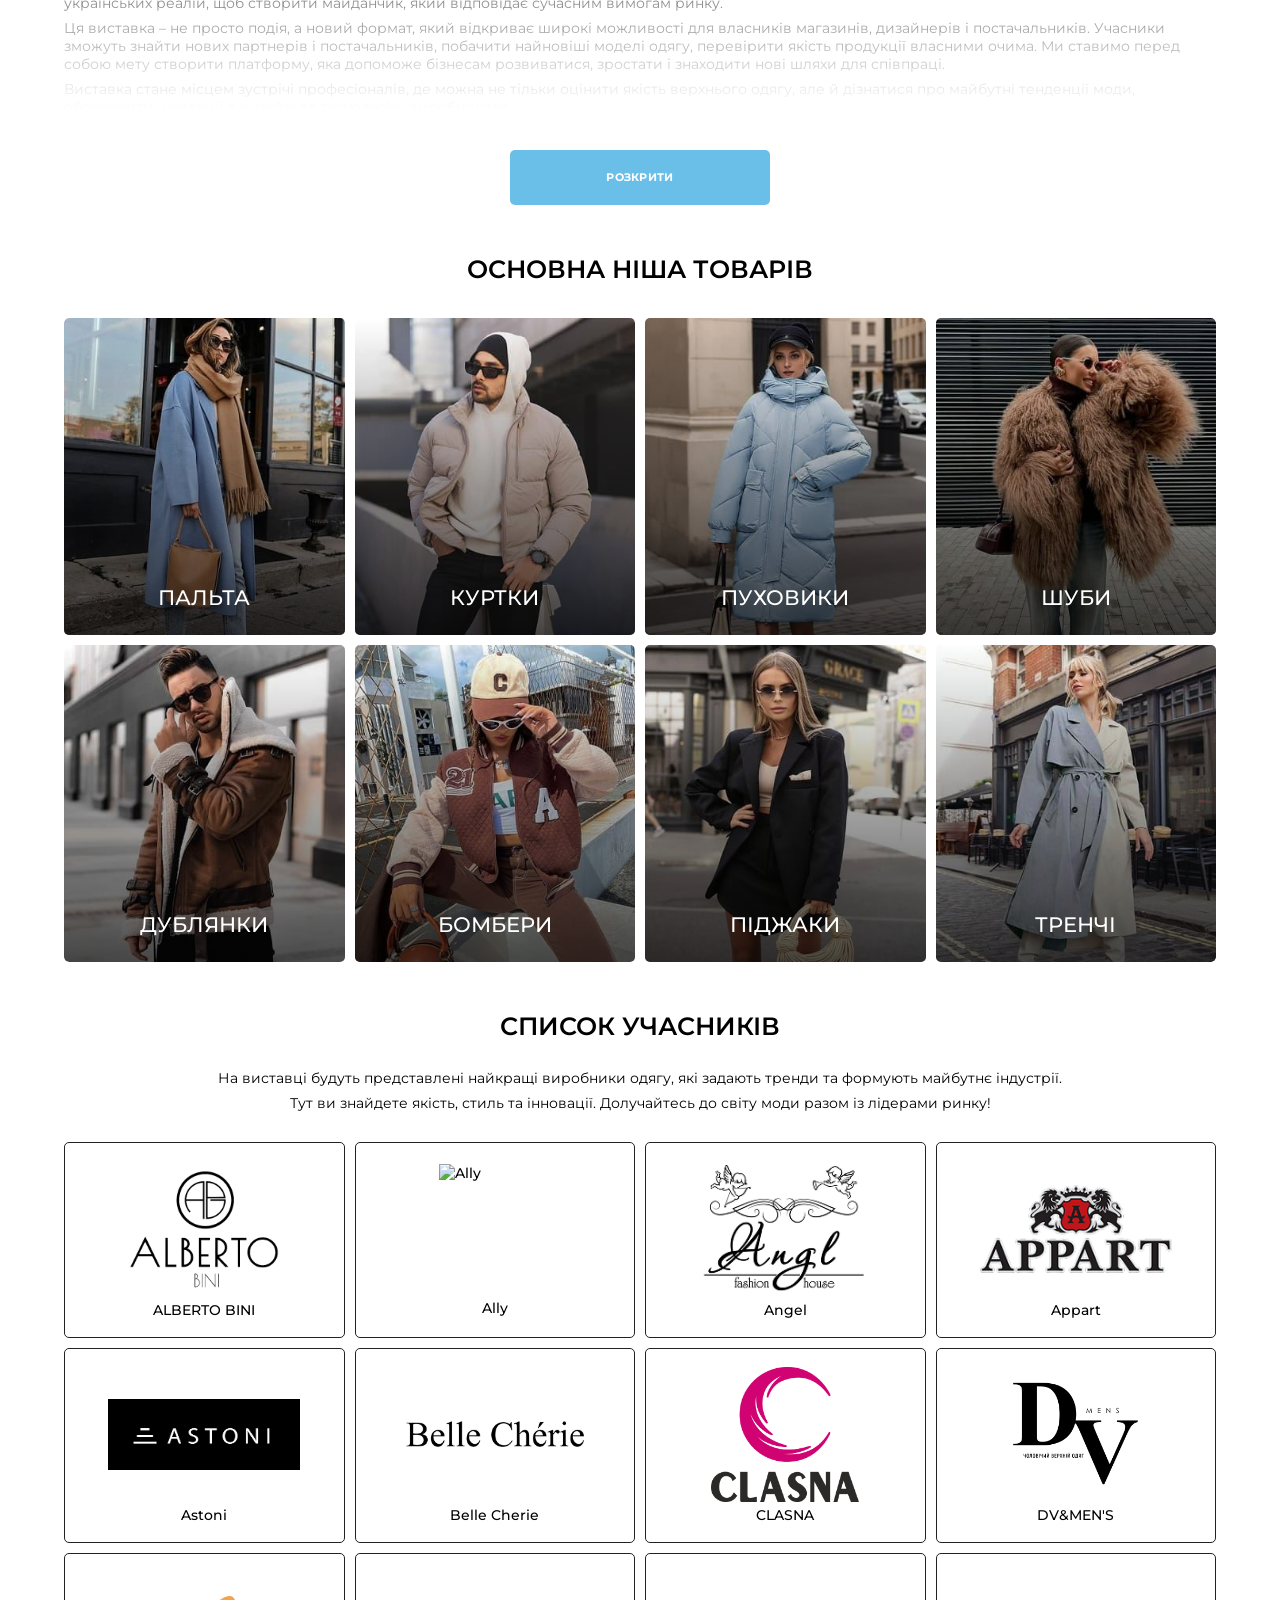
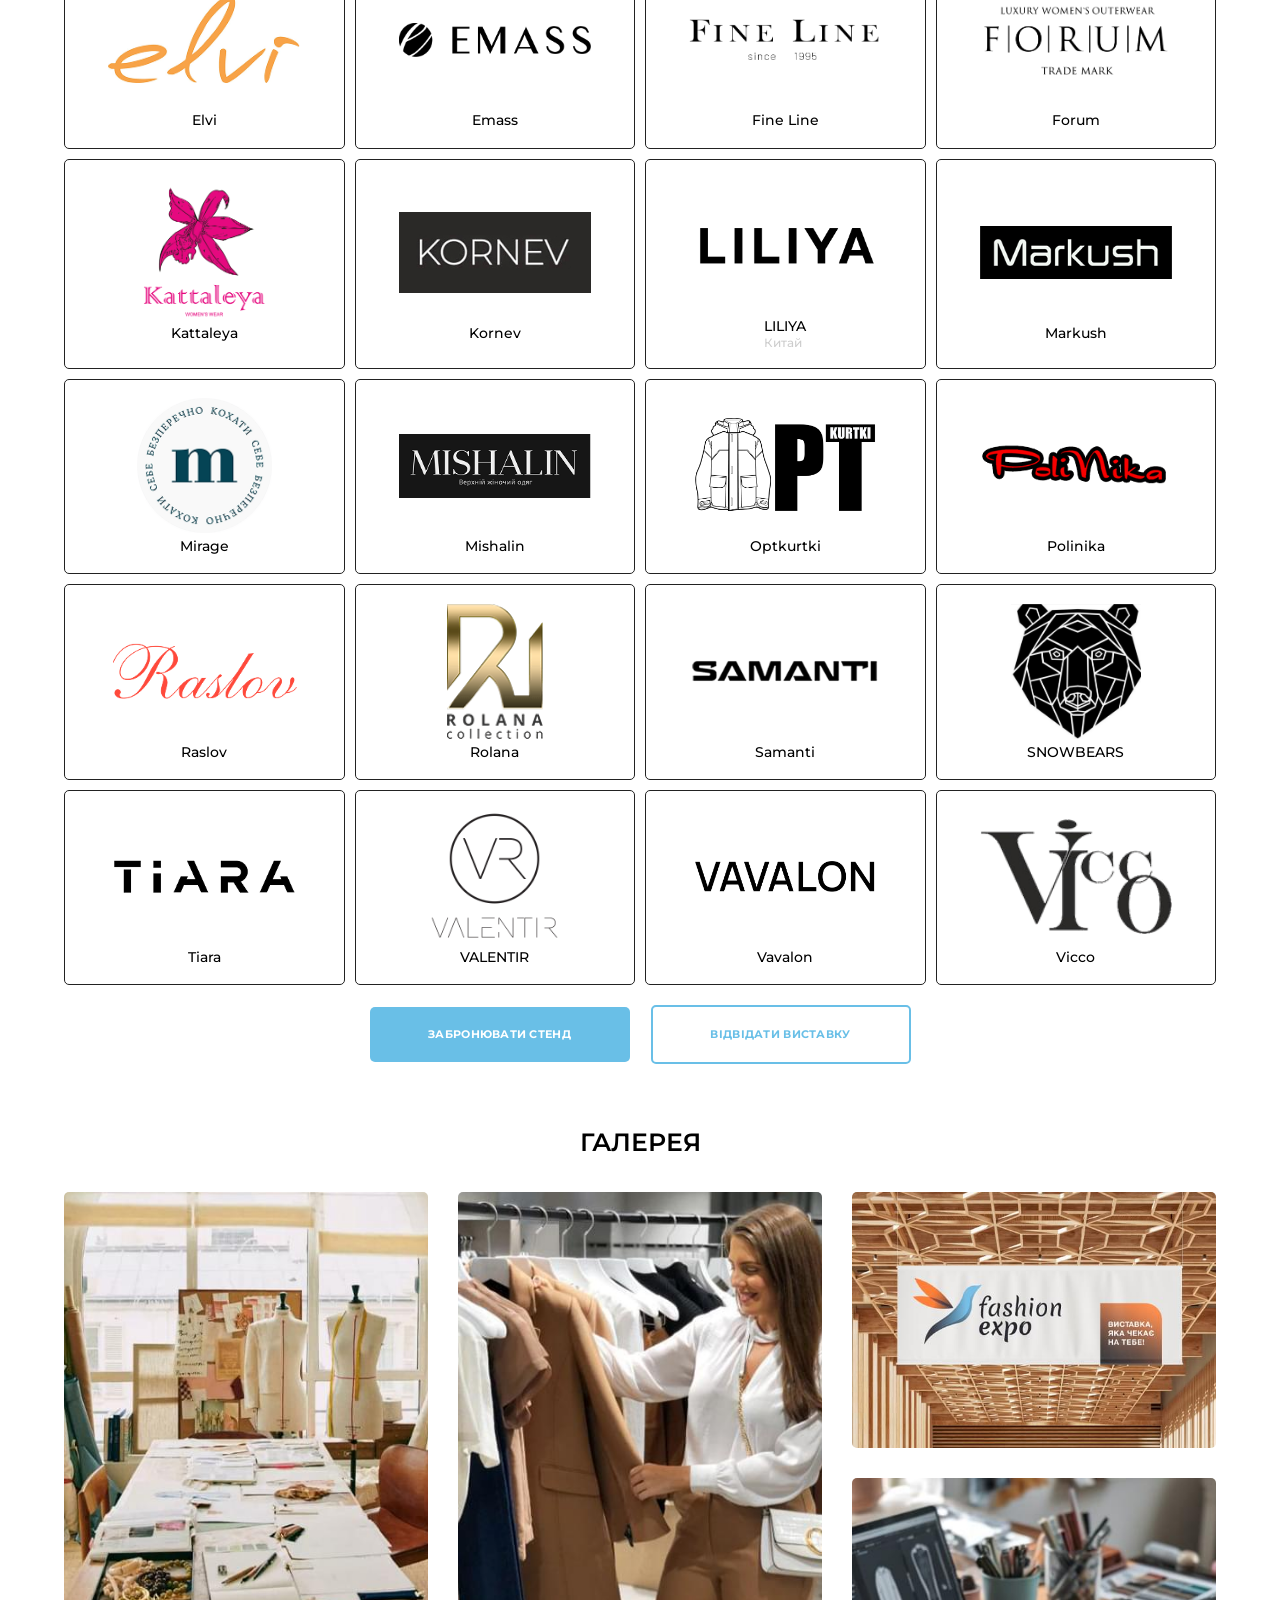
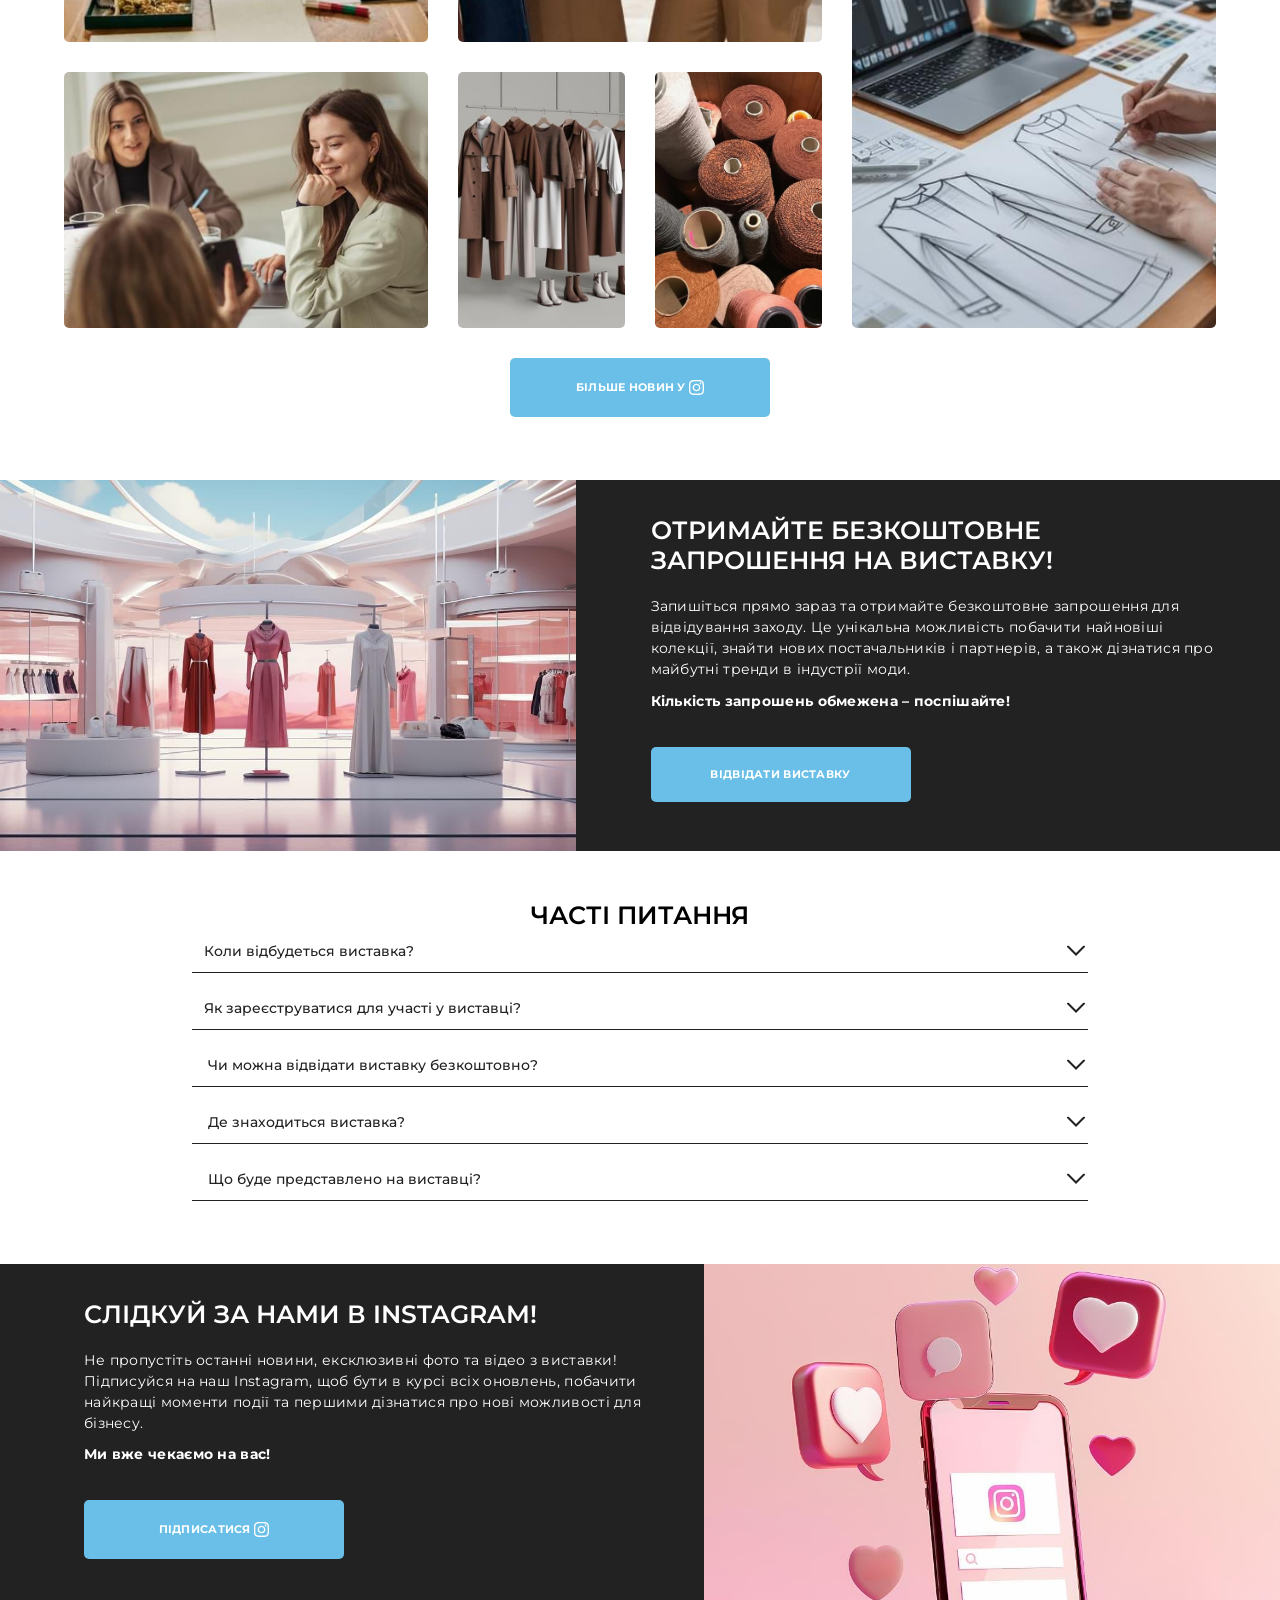
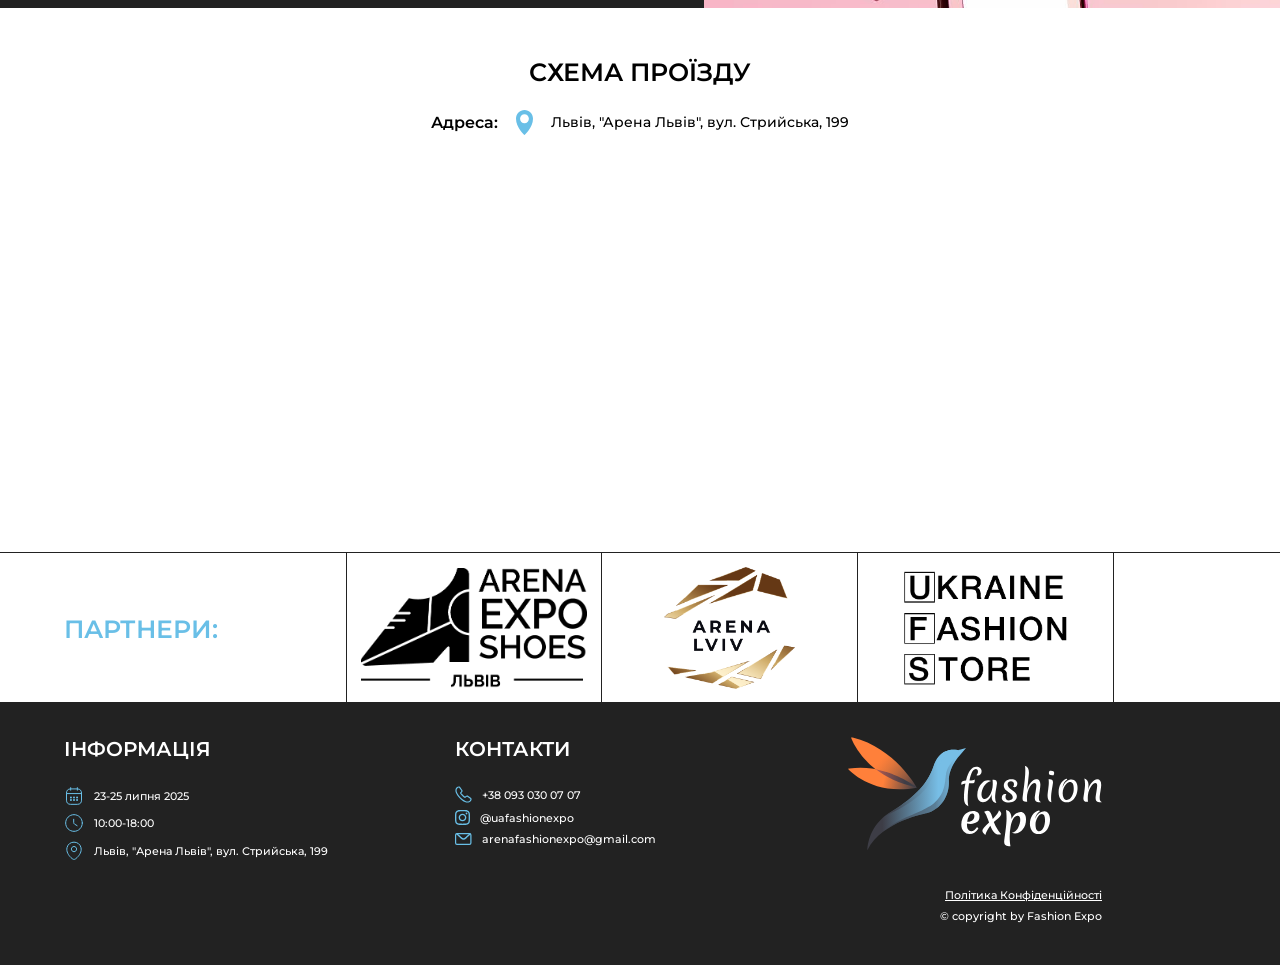
==== commit 47d6d5ba: "valentir" ====
--- a/docs/index.html
+++ b/docs/index.html
@@ -82,7 +82,7 @@
 </svg>Всі експоненти розміщені на одному поверсі</li><li class="flex items-center"><svg xmlns="http://www.w3.org/2000/svg" width="50" height="50" viewBox="0 0 50 50" fill="none">
 <path d="M0 49.8008V0H16.1355C22.2112 0 26.1952 0.298808 28.0877 0.796816C30.9761 1.59363 33.3665 3.18725 35.259 5.67729C37.1514 8.16733 38.1474 11.4542 38.1474 15.3387C38.1474 18.4263 37.5498 21.0159 36.4542 23.008C35.3586 25.0996 33.9642 26.6932 32.2709 27.8885C30.5777 29.0837 28.7849 29.8805 27.0916 30.2789C24.7012 30.7769 21.2151 30.9761 16.6335 30.9761H10.0598V49.8008H0ZM10.0598 8.46614V22.6096H15.5379C19.5219 22.6096 22.1116 22.3108 23.506 21.8128C24.8008 21.3147 25.8964 20.5179 26.6932 19.3227C27.49 18.2271 27.7889 16.9323 27.7889 15.4383C27.7889 13.6454 27.2908 12.1514 26.1952 10.9562C25.0996 9.76096 23.8048 9.06375 22.1116 8.76495C20.9163 8.56574 18.5259 8.46614 14.8406 8.46614H10.0598Z" fill="#69BFE7"/>
 <path d="M51.7928 35.5578H48.4063C48.2071 35.5578 48.1075 35.6574 48.0079 35.757L46.4143 30.9761H38.1473H29.8804L28.2868 35.757C28.1872 35.6574 28.0876 35.5578 27.8884 35.5578H24.5019C24.2031 35.5578 24.0039 35.757 24.0039 36.0558V37.1514C24.0039 37.4502 24.2031 37.6494 24.5019 37.6494L27.0916 38.3466C26.6931 38.5458 26.1951 39.0438 26.1951 40.1394C26.1951 42.2311 26.1951 46.4143 26.1951 46.4143H27.7888V50H32.6692V46.4143H38.0477H43.4262V50H48.3067V46.4143H49.9003C49.9003 46.4143 49.9003 42.2311 49.9003 40.1394C49.9003 39.1434 49.4023 38.6454 49.0039 38.3466L51.5936 37.6494C51.8924 37.6494 52.0916 37.4502 52.0916 37.1514V36.0558C52.2908 35.757 52.0916 35.5578 51.7928 35.5578ZM30.3784 43.3267C30.3784 43.3267 28.7848 43.3267 28.1872 40.737H32.5696C32.5696 40.737 34.1633 40.737 34.7609 43.3267H30.3784ZM30.0796 37.6494L31.6732 32.7689H44.6214L46.2151 37.6494H30.0796ZM45.8167 43.3267H41.4342C42.0318 40.737 43.6254 40.737 43.6254 40.737H48.0079C47.4103 43.3267 45.8167 43.3267 45.8167 43.3267Z" fill="#69BFE7"/>
-</svg>Зручний паркінг для експонентів та відвідувачів</li></ul></div></div></section><section class="wrapper about_expo" id="about"><div class="main_info"><h2>про виставку</h2><div class="hidden_text"> <div class="hidden_mask mask"></div><p>Спеціалізована виставка верхнього одягу у Львові – новий формат, нові можливості</p><p>Ми раді анонсувати найбільшу спеціалізовану виставку верхнього одягу, яка відбудеться у новій локації в тихій та затишній частині Львова. Ця подія стане важливою віхою в розвитку fashion-індустрії України, адже ми поєднали найкращі європейські практики з сучасним підходом до організації виставок.</p><p>Виставка пройде у просторому приміщенні з стильним і сучасним інтер'єром, що створює комфортні умови як для учасників, так і для відвідувачів. Локація оснащена великим паркінгом, що дозволить без зайвих труднощів дістатися до місця події. Усі ці деталі разом створюють ідеальні умови для продуктивної роботи та ефективних зустрічей.</p><p>Організаторами виставки є молода і амбіційна команда, яка прагне змінити індустрію на краще, принести новий підхід до заходів такого масштабу та зробити виставки більш доступними та цікавими для всіх учасників. Ми взяли за основу досвід провідних європейських виставок і адаптували його до українських реалій, щоб створити майданчик, який відповідає сучасним вимогам ринку.</p><p>Ця виставка – не просто подія, а новий формат, який відкриває широкі можливості для власників магазинів, дизайнерів і постачальників. Учасники зможуть знайти нових партнерів і постачальників, побачити найновіші моделі одягу, перевірити якість продукції власними очима. Ми ставимо перед собою мету створити платформу, яка допоможе бізнесам розвиватися, зростати і знаходити нові шляхи для співпраці.</p><p>Виставка стане місцем зустрічі професіоналів, де можна не тільки оцінити якість верхнього одягу, але й дізнатися про майбутні тенденції моди, обговорити інновації в дизайні та технологіях виробництва.</p><p>Ми віримо, що цей захід стане важливим кроком до розвитку індустрії моди в Україні, а також сприятиме зміцненню ділових зв’язків між виробниками та магазинами. Цей захід відкриває можливості для всіх, хто прагне бути на крок попереду та знайти нові перспективи для бізнесу.</p><p>Запрошуємо всіх власників магазинів, дизайнерів, виробників і просто тих, хто цікавиться модою, приєднатися до цієї важливої події. Не втрачайте шанс бути першими, хто побачить найновіші колекції і знайде надійних партнерів для розвитку свого бізнесу!</p></div><p class="wrapper cta_container"> <a class="readAll cta blue_cta" href="#">розкрити</a></p></div><div class="category_products"> <h2>Основна ніша товарів</h2><div class="grid col-4"> <div class="catecory_card"><span class="mask category_mask"></span><picture><img src="img/пальто.jpg" alt="Пальта"></picture><p class="abs_text">Пальта</p></div><div class="catecory_card"><span class="mask category_mask"></span><picture><img src="img/куртки.jpg" alt="Куртки"></picture><p class="abs_text">Куртки</p></div><div class="catecory_card"><span class="mask category_mask"></span><picture><img src="img/пуховики.jpg" alt="Пуховики"></picture><p class="abs_text">Пуховики</p></div><div class="catecory_card"><span class="mask category_mask"></span><picture><img src="img/шуби.jpg" alt="Шуби"></picture><p class="abs_text">Шуби</p></div><div class="catecory_card"><span class="mask category_mask"></span><picture><img src="img/дублянки.jpg" alt="Дублянки"></picture><p class="abs_text">Дублянки</p></div><div class="catecory_card"><span class="mask category_mask"></span><picture><img src="img/бомбери.jpg" alt="Бомбери"></picture><p class="abs_text">Бомбери</p></div><div class="catecory_card"><span class="mask category_mask"></span><picture><img src="img/піджаки.jpg" alt="Піджаки"></picture><p class="abs_text">Піджаки</p></div><div class="catecory_card"><span class="mask category_mask"></span><picture><img src="img/тренч.jpg" alt="Тренчі"></picture><p class="abs_text">Тренчі</p></div></div></div></section><section class="wrapper participants_container" id="participant"><h2>список учасників</h2><p>На виставці будуть представлені найкращі виробники одягу, які задають тренди та формують майбутнє індустрії.</p><p>Тут ви знайдете якість, стиль та інновації. Долучайтесь до світу моди разом із лідерами ринку!</p><div class="grid col-4"> <div><picture><img src="img/alberto_bini.png" alt="ALBERTO BINI"></picture><p class="abs_text">ALBERTO BINI</p></div><div><picture><img src="img/Ally.png" alt="Ally"></picture><p class="abs_text">Ally</p></div><div><picture><img src="img/Angl.png" alt="Angel"></picture><p class="abs_text">Angel</p></div><div><picture><img src="img/APRRT.png" alt="Appart"></picture><p class="abs_text">Appart</p></div><div><picture><img src="img/Astoni.png" alt="Astoni"></picture><p class="abs_text">Astoni</p></div><div><picture><img src="img/Belle_Cherie.png" alt="Belle Cherie"></picture><p class="abs_text">Belle Cherie</p></div><div><picture><img src="img/clasna.png" alt="CLASNA"></picture><p class="abs_text">CLASNA</p></div><div><picture><img src="img/DV.png" alt="DV&amp;MEN'S"></picture><p class="abs_text">DV&amp;MEN'S</p></div><div><picture><img src="img/Elvi.png" alt="Elvi"></picture><p class="abs_text">Elvi</p></div><div><picture><img src="img/EMASS.png" alt="Emass"></picture><p class="abs_text">Emass</p></div><div><picture><img src="img/Fine_line.png" alt="Fine Line"></picture><p class="abs_text">Fine Line</p></div><div><picture><img src="img/forum.png" alt="Forum"></picture><p class="abs_text">Forum</p></div><div><picture><img src="img/Kattaleya.png" alt="Kattaleya"></picture><p class="abs_text">Kattaleya</p></div><div><picture><img src="img/Kornev.png" alt="Kornev"></picture><p class="abs_text">Kornev</p></div><div><picture><img src="img/LILIYA.png" alt="LILIYA"></picture><p class="abs_text">LILIYA<span class="tiny_text">Китай</span></p></div><div><picture><img src="img/Markush.png" alt="Markush"></picture><p class="abs_text">Markush</p></div><div><picture><img src="img/Mirage.png" alt="Mirage"></picture><p class="abs_text">Mirage</p></div><div><picture><img src="img/Mishalin.png" alt="Mishalin"></picture><p class="abs_text">Mishalin</p></div><div><picture><img src="img/optkurtki.jpg" alt="Optkurtki"></picture><p class="abs_text">Optkurtki</p></div><div><picture><img src="img/Polinka.png" alt="Polinika"></picture><p class="abs_text">Polinika</p></div><div><picture><img src="img/Raslov.png" alt="Raslov"></picture><p class="abs_text">Raslov</p></div><div><picture><img src="img/Rolana.png" alt="Rolana"></picture><p class="abs_text">Rolana</p></div><div><picture><img src="img/Samanti.png" alt="Samanti"></picture><p class="abs_text">Samanti</p></div><div><picture><img src="img/snowbears.jpg" alt="SNOWBEARS"></picture><p class="abs_text">SNOWBEARS</p></div><div><picture><img src="img/Tiara.png" alt="Tiara"></picture><p class="abs_text">Tiara</p></div><div><picture><img src="img/vavalon.png" alt="Vavalon"></picture><p class="abs_text">Vavalon</p></div><div><picture><img src="img/Vicco.png" alt="Vicco"></picture><p class="abs_text">Vicco</p></div></div><div class="items-center cta_container"><a class="cta blue_cta customers" href="#">забронювати стенд</a><a class="cta border_cta visitors" href="">відвідати виставку</a></div></section><section class="galery galery_desctop wrapper" id="galery"><h2>галерея</h2><div class="grid col-3"><div class="gal_1"><div class="item_large"><picture><img src="img/galery4.jpg" alt=""></picture></div><div class="item_medium"><picture><img src="img/galery7.jpg" alt=""></picture></div></div><div class="gal_2"><div class="item_large"><picture><img src="img/galery5.jpg" alt=""></picture></div><div class="small_cont"><div class="item_small"><picture><img src="img/galery1.jpg" alt=""></picture></div><div class="item_small"><picture><img src="img/galery3.jpg" alt=""></picture></div></div></div><div class="gal_3"><div class="item_medium"><img src="img/galery2.jpg" alt=""></div><div class="item_large"><picture><img src="img/galery6.jpg" alt=""></picture></div></div></div><div class="cta_container"><a class="cta blue_cta" href="https://www.instagram.com/uafashionexpo" target="blank"> більше новин у <svg xmlns="http://www.w3.org/2000/svg" width="15" height="15" viewBox="0 0 15 15" fill="none">
+</svg>Зручний паркінг для експонентів та відвідувачів</li></ul></div></div></section><section class="wrapper about_expo" id="about"><div class="main_info"><h2>про виставку</h2><div class="hidden_text"> <div class="hidden_mask mask"></div><p>Спеціалізована виставка верхнього одягу у Львові – новий формат, нові можливості</p><p>Ми раді анонсувати найбільшу спеціалізовану виставку верхнього одягу, яка відбудеться у новій локації в тихій та затишній частині Львова. Ця подія стане важливою віхою в розвитку fashion-індустрії України, адже ми поєднали найкращі європейські практики з сучасним підходом до організації виставок.</p><p>Виставка пройде у просторому приміщенні з стильним і сучасним інтер'єром, що створює комфортні умови як для учасників, так і для відвідувачів. Локація оснащена великим паркінгом, що дозволить без зайвих труднощів дістатися до місця події. Усі ці деталі разом створюють ідеальні умови для продуктивної роботи та ефективних зустрічей.</p><p>Організаторами виставки є молода і амбіційна команда, яка прагне змінити індустрію на краще, принести новий підхід до заходів такого масштабу та зробити виставки більш доступними та цікавими для всіх учасників. Ми взяли за основу досвід провідних європейських виставок і адаптували його до українських реалій, щоб створити майданчик, який відповідає сучасним вимогам ринку.</p><p>Ця виставка – не просто подія, а новий формат, який відкриває широкі можливості для власників магазинів, дизайнерів і постачальників. Учасники зможуть знайти нових партнерів і постачальників, побачити найновіші моделі одягу, перевірити якість продукції власними очима. Ми ставимо перед собою мету створити платформу, яка допоможе бізнесам розвиватися, зростати і знаходити нові шляхи для співпраці.</p><p>Виставка стане місцем зустрічі професіоналів, де можна не тільки оцінити якість верхнього одягу, але й дізнатися про майбутні тенденції моди, обговорити інновації в дизайні та технологіях виробництва.</p><p>Ми віримо, що цей захід стане важливим кроком до розвитку індустрії моди в Україні, а також сприятиме зміцненню ділових зв’язків між виробниками та магазинами. Цей захід відкриває можливості для всіх, хто прагне бути на крок попереду та знайти нові перспективи для бізнесу.</p><p>Запрошуємо всіх власників магазинів, дизайнерів, виробників і просто тих, хто цікавиться модою, приєднатися до цієї важливої події. Не втрачайте шанс бути першими, хто побачить найновіші колекції і знайде надійних партнерів для розвитку свого бізнесу!</p></div><p class="wrapper cta_container"> <a class="readAll cta blue_cta" href="#">розкрити</a></p></div><div class="category_products"> <h2>Основна ніша товарів</h2><div class="grid col-4"> <div class="catecory_card"><span class="mask category_mask"></span><picture><img src="img/пальто.jpg" alt="Пальта"></picture><p class="abs_text">Пальта</p></div><div class="catecory_card"><span class="mask category_mask"></span><picture><img src="img/куртки.jpg" alt="Куртки"></picture><p class="abs_text">Куртки</p></div><div class="catecory_card"><span class="mask category_mask"></span><picture><img src="img/пуховики.jpg" alt="Пуховики"></picture><p class="abs_text">Пуховики</p></div><div class="catecory_card"><span class="mask category_mask"></span><picture><img src="img/шуби.jpg" alt="Шуби"></picture><p class="abs_text">Шуби</p></div><div class="catecory_card"><span class="mask category_mask"></span><picture><img src="img/дублянки.jpg" alt="Дублянки"></picture><p class="abs_text">Дублянки</p></div><div class="catecory_card"><span class="mask category_mask"></span><picture><img src="img/бомбери.jpg" alt="Бомбери"></picture><p class="abs_text">Бомбери</p></div><div class="catecory_card"><span class="mask category_mask"></span><picture><img src="img/піджаки.jpg" alt="Піджаки"></picture><p class="abs_text">Піджаки</p></div><div class="catecory_card"><span class="mask category_mask"></span><picture><img src="img/тренч.jpg" alt="Тренчі"></picture><p class="abs_text">Тренчі</p></div></div></div></section><section class="wrapper participants_container" id="participant"><h2>список учасників</h2><p>На виставці будуть представлені найкращі виробники одягу, які задають тренди та формують майбутнє індустрії.</p><p>Тут ви знайдете якість, стиль та інновації. Долучайтесь до світу моди разом із лідерами ринку!</p><div class="grid col-4"> <div><picture><img src="img/alberto_bini.png" alt="ALBERTO BINI"></picture><p class="abs_text">ALBERTO BINI</p></div><div><picture><img src="img/Ally.png" alt="Ally"></picture><p class="abs_text">Ally</p></div><div><picture><img src="img/Angl.png" alt="Angel"></picture><p class="abs_text">Angel</p></div><div><picture><img src="img/APRRT.png" alt="Appart"></picture><p class="abs_text">Appart</p></div><div><picture><img src="img/Astoni.png" alt="Astoni"></picture><p class="abs_text">Astoni</p></div><div><picture><img src="img/Belle_Cherie.png" alt="Belle Cherie"></picture><p class="abs_text">Belle Cherie</p></div><div><picture><img src="img/clasna.png" alt="CLASNA"></picture><p class="abs_text">CLASNA</p></div><div><picture><img src="img/DV.png" alt="DV&amp;MEN'S"></picture><p class="abs_text">DV&amp;MEN'S</p></div><div><picture><img src="img/Elvi.png" alt="Elvi"></picture><p class="abs_text">Elvi</p></div><div><picture><img src="img/EMASS.png" alt="Emass"></picture><p class="abs_text">Emass</p></div><div><picture><img src="img/Fine_line.png" alt="Fine Line"></picture><p class="abs_text">Fine Line</p></div><div><picture><img src="img/forum.png" alt="Forum"></picture><p class="abs_text">Forum</p></div><div><picture><img src="img/Kattaleya.png" alt="Kattaleya"></picture><p class="abs_text">Kattaleya</p></div><div><picture><img src="img/Kornev.png" alt="Kornev"></picture><p class="abs_text">Kornev</p></div><div><picture><img src="img/LILIYA.png" alt="LILIYA"></picture><p class="abs_text">LILIYA<span class="tiny_text">Китай</span></p></div><div><picture><img src="img/Markush.png" alt="Markush"></picture><p class="abs_text">Markush</p></div><div><picture><img src="img/Mirage.png" alt="Mirage"></picture><p class="abs_text">Mirage</p></div><div><picture><img src="img/Mishalin.png" alt="Mishalin"></picture><p class="abs_text">Mishalin</p></div><div><picture><img src="img/optkurtki.jpg" alt="Optkurtki"></picture><p class="abs_text">Optkurtki</p></div><div><picture><img src="img/Polinka.png" alt="Polinika"></picture><p class="abs_text">Polinika</p></div><div><picture><img src="img/Raslov.png" alt="Raslov"></picture><p class="abs_text">Raslov</p></div><div><picture><img src="img/Rolana.png" alt="Rolana"></picture><p class="abs_text">Rolana</p></div><div><picture><img src="img/Samanti.png" alt="Samanti"></picture><p class="abs_text">Samanti</p></div><div><picture><img src="img/snowbears.jpg" alt="SNOWBEARS"></picture><p class="abs_text">SNOWBEARS</p></div><div><picture><img src="img/Tiara.png" alt="Tiara"></picture><p class="abs_text">Tiara</p></div><div><picture><img src="img/valentir.png" alt="VALENTIR"></picture><p class="abs_text">VALENTIR</p></div><div><picture><img src="img/vavalon.png" alt="Vavalon"></picture><p class="abs_text">Vavalon</p></div><div><picture><img src="img/Vicco.png" alt="Vicco"></picture><p class="abs_text">Vicco</p></div></div><div class="items-center cta_container"><a class="cta blue_cta customers" href="#">забронювати стенд</a><a class="cta border_cta visitors" href="">відвідати виставку</a></div></section><section class="galery galery_desctop wrapper" id="galery"><h2>галерея</h2><div class="grid col-3"><div class="gal_1"><div class="item_large"><picture><img src="img/galery4.jpg" alt=""></picture></div><div class="item_medium"><picture><img src="img/galery7.jpg" alt=""></picture></div></div><div class="gal_2"><div class="item_large"><picture><img src="img/galery5.jpg" alt=""></picture></div><div class="small_cont"><div class="item_small"><picture><img src="img/galery1.jpg" alt=""></picture></div><div class="item_small"><picture><img src="img/galery3.jpg" alt=""></picture></div></div></div><div class="gal_3"><div class="item_medium"><img src="img/galery2.jpg" alt=""></div><div class="item_large"><picture><img src="img/galery6.jpg" alt=""></picture></div></div></div><div class="cta_container"><a class="cta blue_cta" href="https://www.instagram.com/uafashionexpo" target="blank"> більше новин у <svg xmlns="http://www.w3.org/2000/svg" width="15" height="15" viewBox="0 0 15 15" fill="none">
 <path d="M7.5044 1.35085C9.50948 1.35085 9.74692 1.35964 10.5355 1.3948C11.2683 1.42704 11.6641 1.55011 11.9279 1.65267C12.2767 1.78746 12.5288 1.95155 12.7897 2.21235C13.0535 2.47607 13.2148 2.72514 13.3496 3.07384C13.4522 3.33757 13.5753 3.73608 13.6076 4.46572C13.6428 5.25689 13.6516 5.49424 13.6516 7.49561C13.6516 9.4999 13.6428 9.73726 13.6076 10.5255C13.5753 11.2581 13.4522 11.6536 13.3496 11.9174C13.2148 12.2661 13.0506 12.5181 12.7897 12.7789C12.5259 13.0426 12.2767 13.2038 11.9279 13.3385C11.6641 13.4411 11.2654 13.5642 10.5355 13.5964C9.74399 13.6316 9.50655 13.6404 7.5044 13.6404C5.49932 13.6404 5.26187 13.6316 4.47332 13.5964C3.74047 13.5642 3.34473 13.4411 3.08091 13.3385C2.73207 13.2038 2.47997 13.0397 2.21907 12.7789C1.95525 12.5151 1.79402 12.2661 1.65918 11.9174C1.55658 11.6536 1.43346 11.2551 1.40121 10.5255C1.36603 9.73432 1.35724 9.49697 1.35724 7.49561C1.35724 5.49131 1.36603 5.25396 1.40121 4.46572C1.43346 3.73315 1.55658 3.33757 1.65918 3.07384C1.79402 2.72514 1.95818 2.47314 2.21907 2.21235C2.4829 1.94862 2.73207 1.78746 3.08091 1.65267C3.34473 1.55011 3.7434 1.42704 4.47332 1.3948C5.26187 1.35964 5.49932 1.35085 7.5044 1.35085ZM7.5044 0C5.46707 0 5.21204 0.00879078 4.41176 0.0439539C3.61442 0.079117 3.06625 0.208048 2.59136 0.392655C2.09595 0.586052 1.67676 0.840985 1.2605 1.26001C0.841313 1.67611 0.586281 2.09514 0.392808 2.58742C0.20813 3.06505 0.0791479 3.61008 0.0439711 4.40711C0.00879422 5.21 0 5.46493 0 7.50147C0 9.538 0.00879422 9.79293 0.0439711 10.5929C0.0791479 11.3899 0.20813 11.9379 0.392808 12.4126C0.586281 12.9078 0.841313 13.3268 1.2605 13.7429C1.67676 14.159 2.09595 14.4169 2.58843 14.6073C3.06625 14.792 3.61149 14.9209 4.40883 14.956C5.20911 14.9912 5.46414 15 7.50147 15C9.53879 15 9.79382 14.9912 10.5941 14.956C11.3914 14.9209 11.9396 14.792 12.4145 14.6073C12.907 14.4169 13.3262 14.159 13.7424 13.7429C14.1587 13.3268 14.4166 12.9078 14.6072 12.4155C14.7919 11.9379 14.9209 11.3929 14.956 10.5958C14.9912 9.79586 15 9.54093 15 7.5044C15 5.46787 14.9912 5.21293 14.956 4.41297C14.9209 3.61594 14.7919 3.06798 14.6072 2.59328C14.4225 2.09514 14.1675 1.67611 13.7483 1.26001C13.332 0.843915 12.9128 0.586052 12.4204 0.395585C11.9425 0.210979 11.3973 0.0820473 10.6 0.0468842C9.79676 0.00879078 9.54172 0 7.5044 0Z" fill="white"/>
 <path d="M7.50443 3.64795C5.37623 3.64795 3.64963 5.37387 3.64963 7.50124C3.64963 9.62861 5.37623 11.3545 7.50443 11.3545C9.63263 11.3545 11.3592 9.62861 11.3592 7.50124C11.3592 5.37387 9.63263 3.64795 7.50443 3.64795ZM7.50443 10.0008C6.12373 10.0008 5.00394 8.88139 5.00394 7.50124C5.00394 6.12109 6.12373 5.00173 7.50443 5.00173C8.88512 5.00173 10.0049 6.12109 10.0049 7.50124C10.0049 8.88139 8.88512 10.0008 7.50443 10.0008Z" fill="white"/>
 <path d="M12.4116 3.49578C12.4116 3.99393 12.007 4.39537 11.5116 4.39537C11.0133 4.39537 10.6117 3.991 10.6117 3.49578C10.6117 2.99764 11.0162 2.59619 11.5116 2.59619C12.007 2.59619 12.4116 3.00057 12.4116 3.49578Z" fill="white"/>
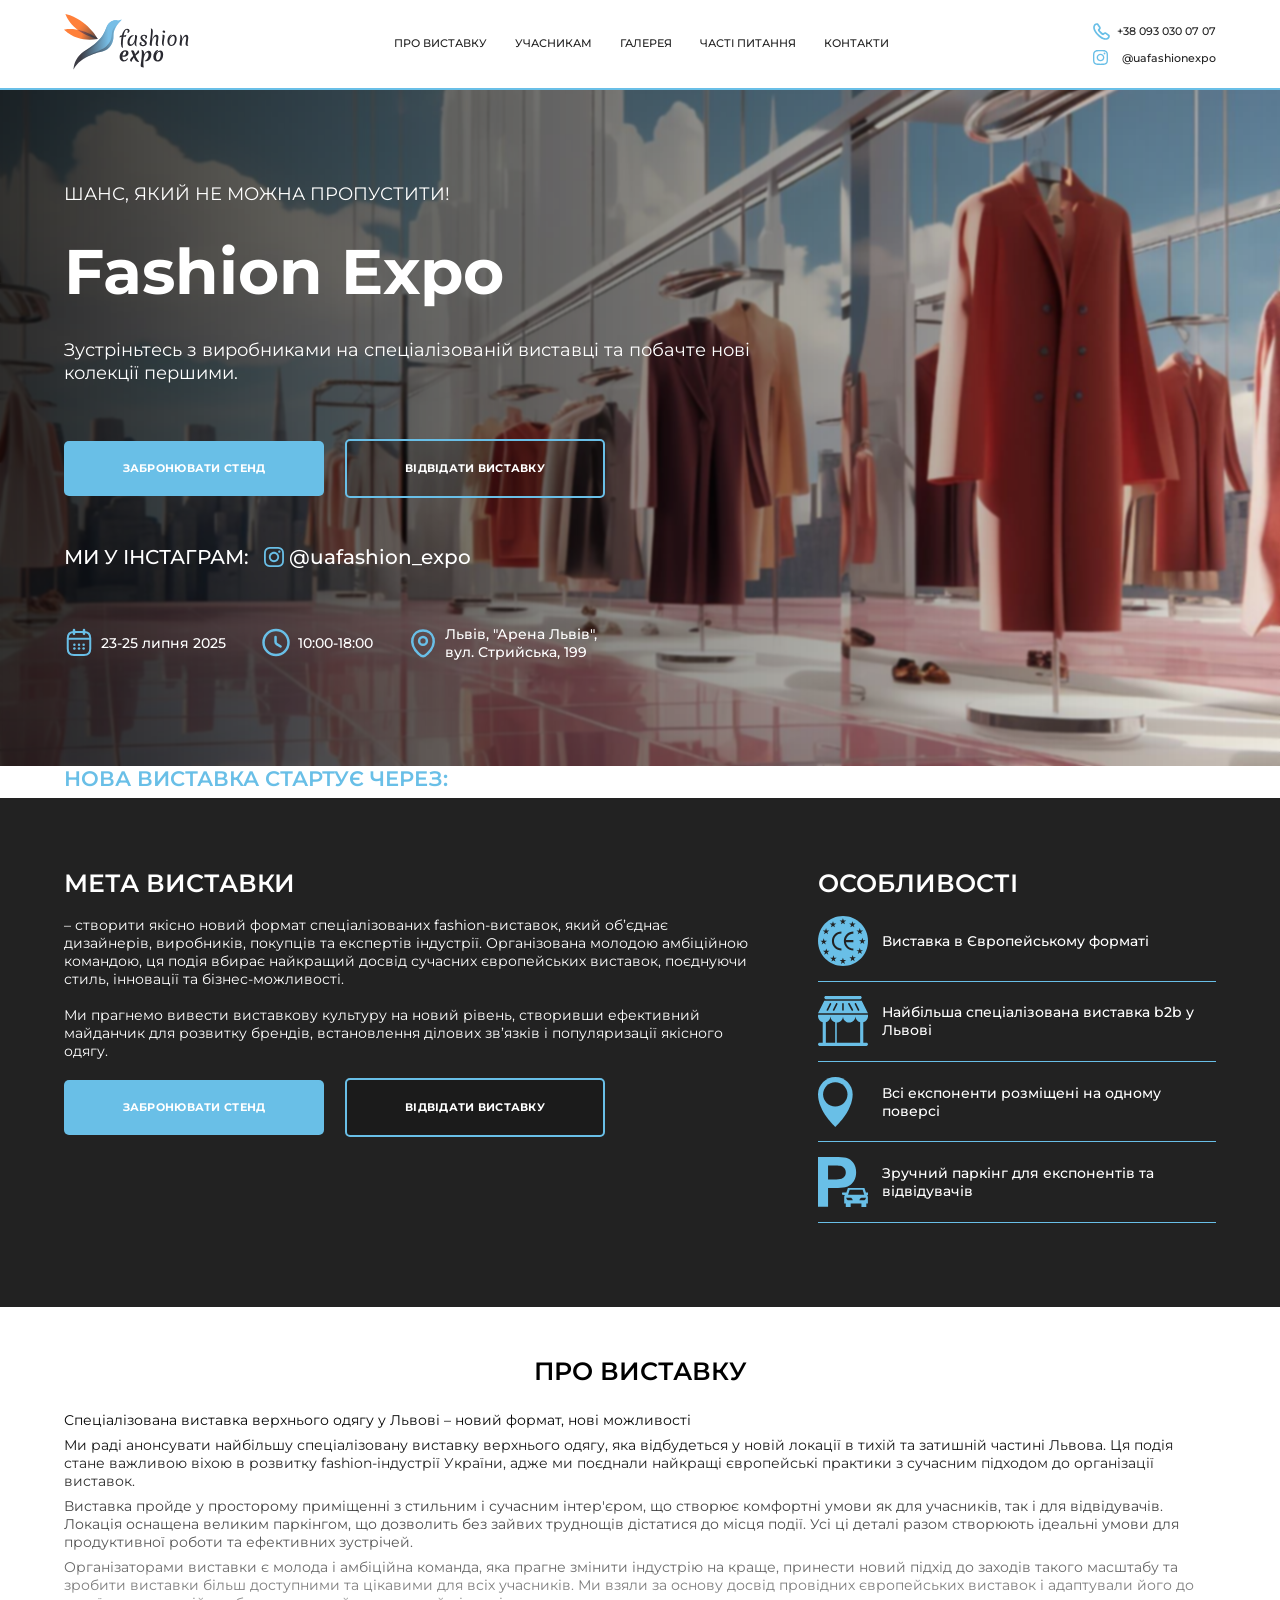
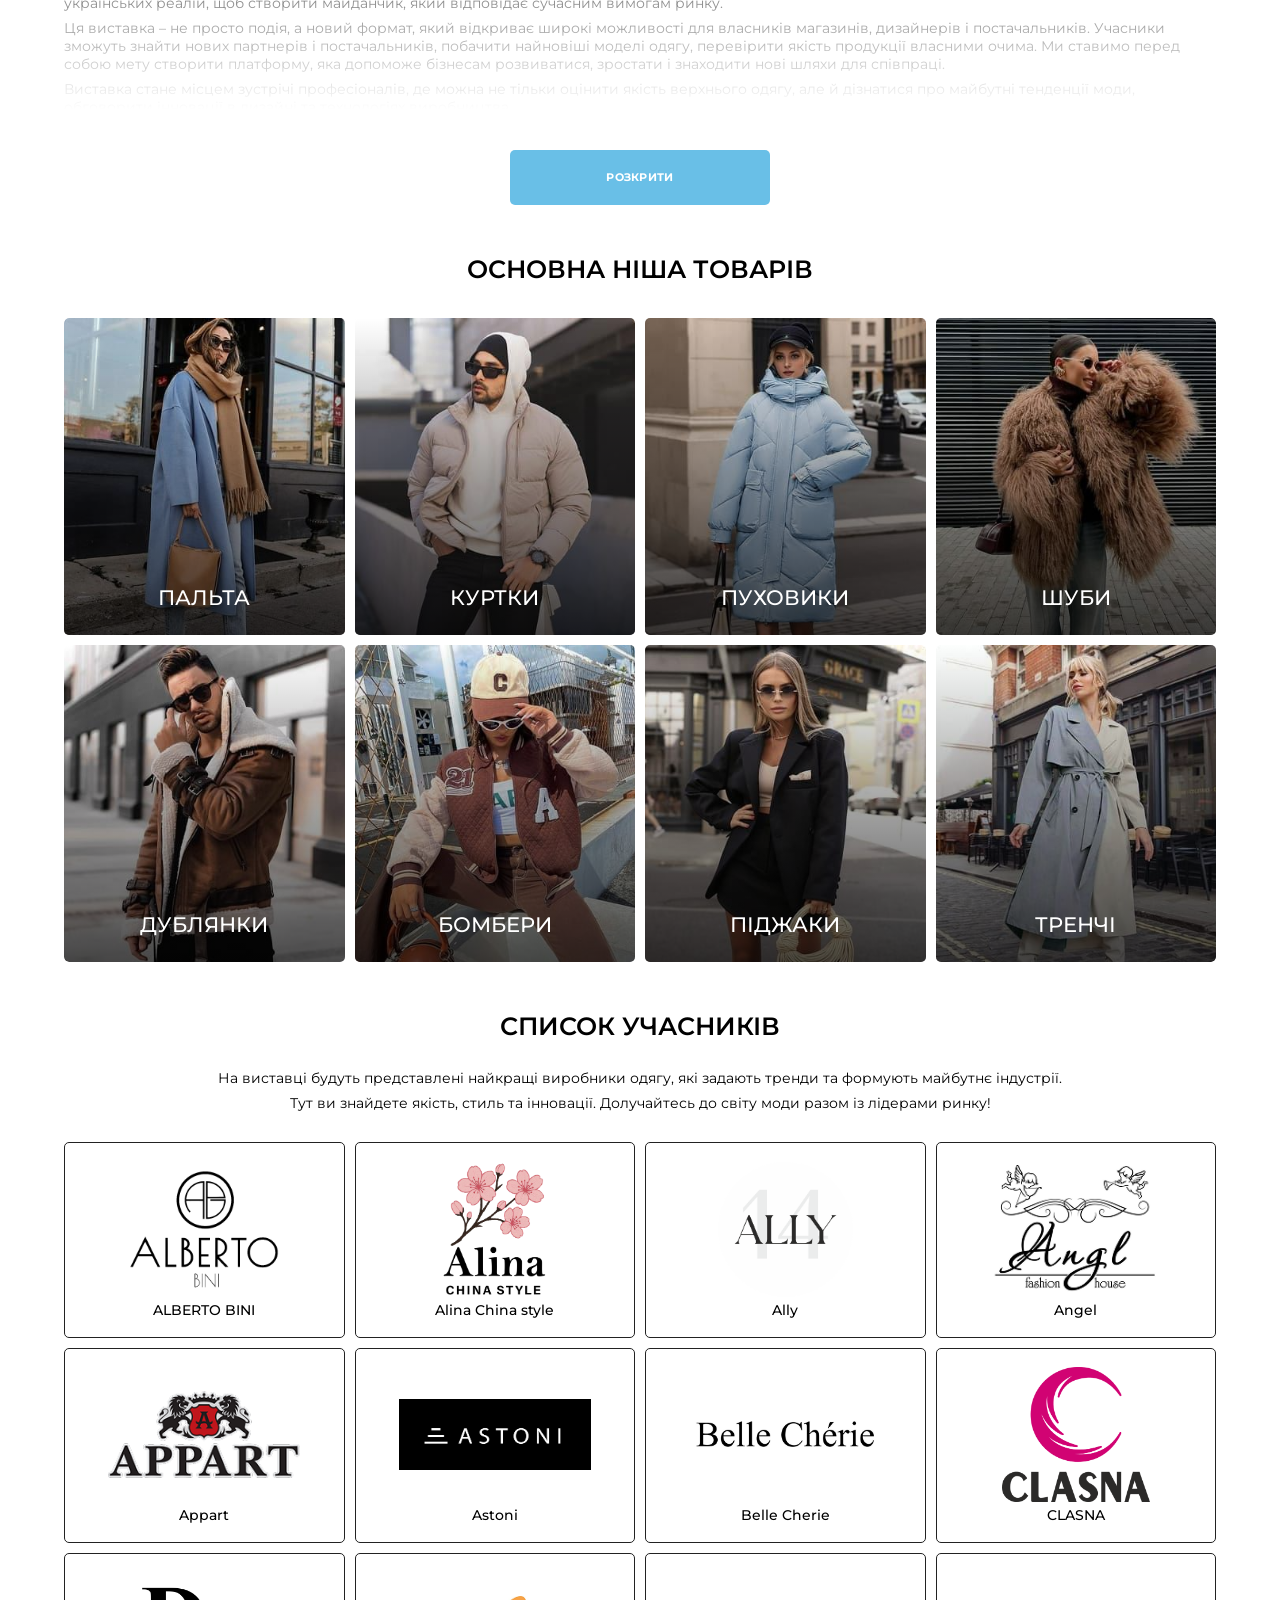
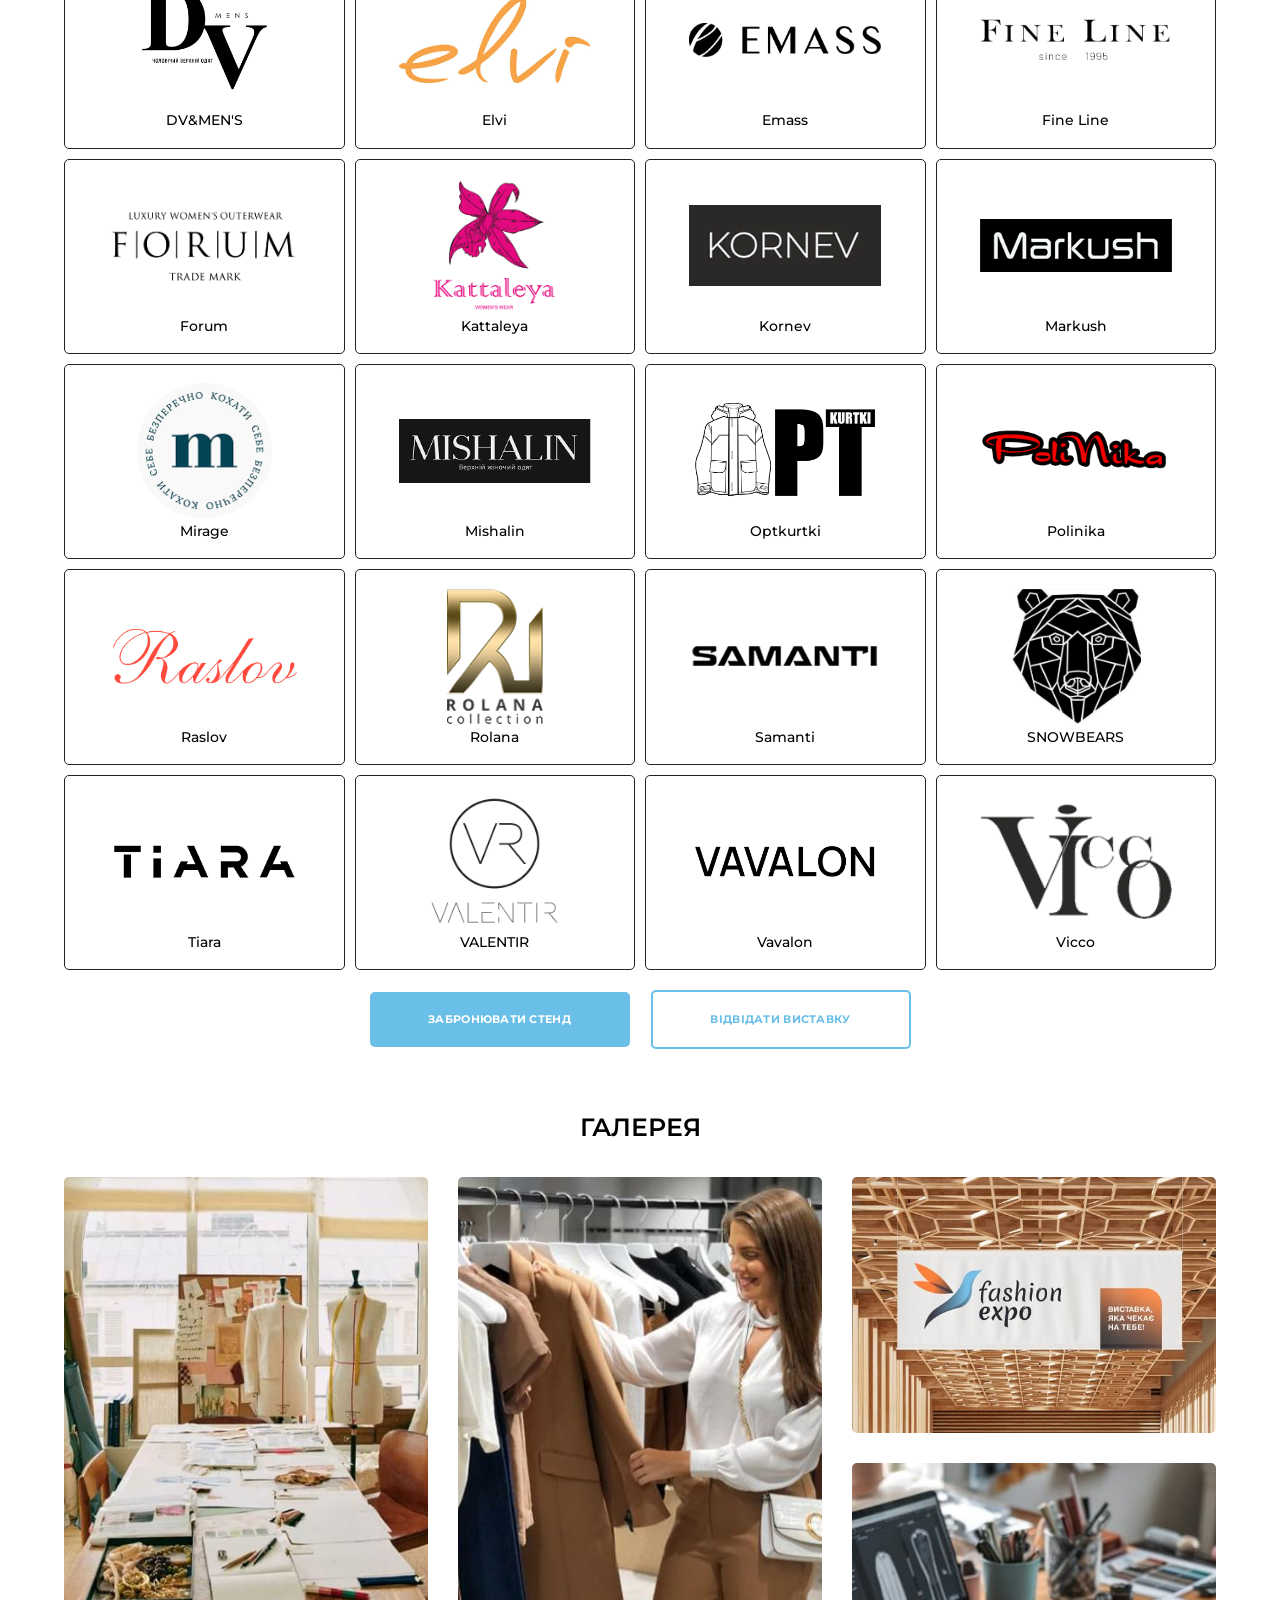
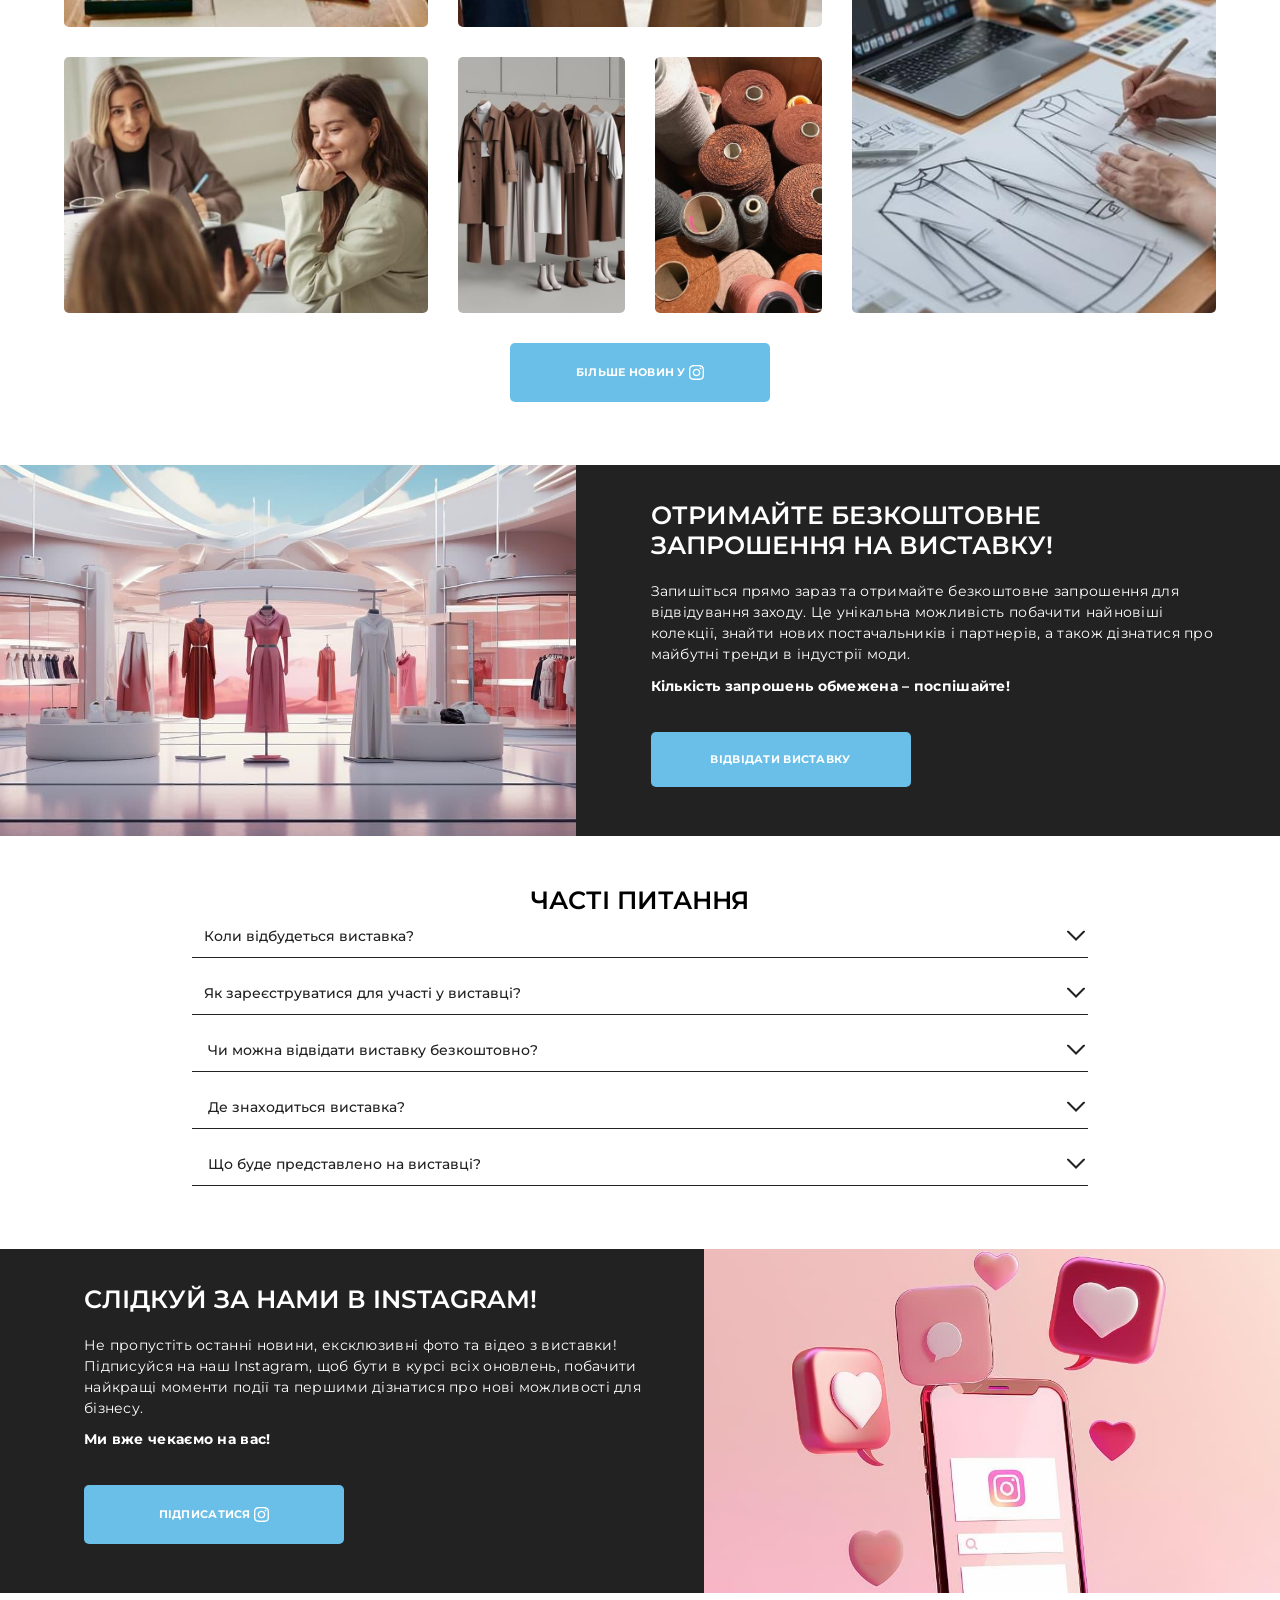
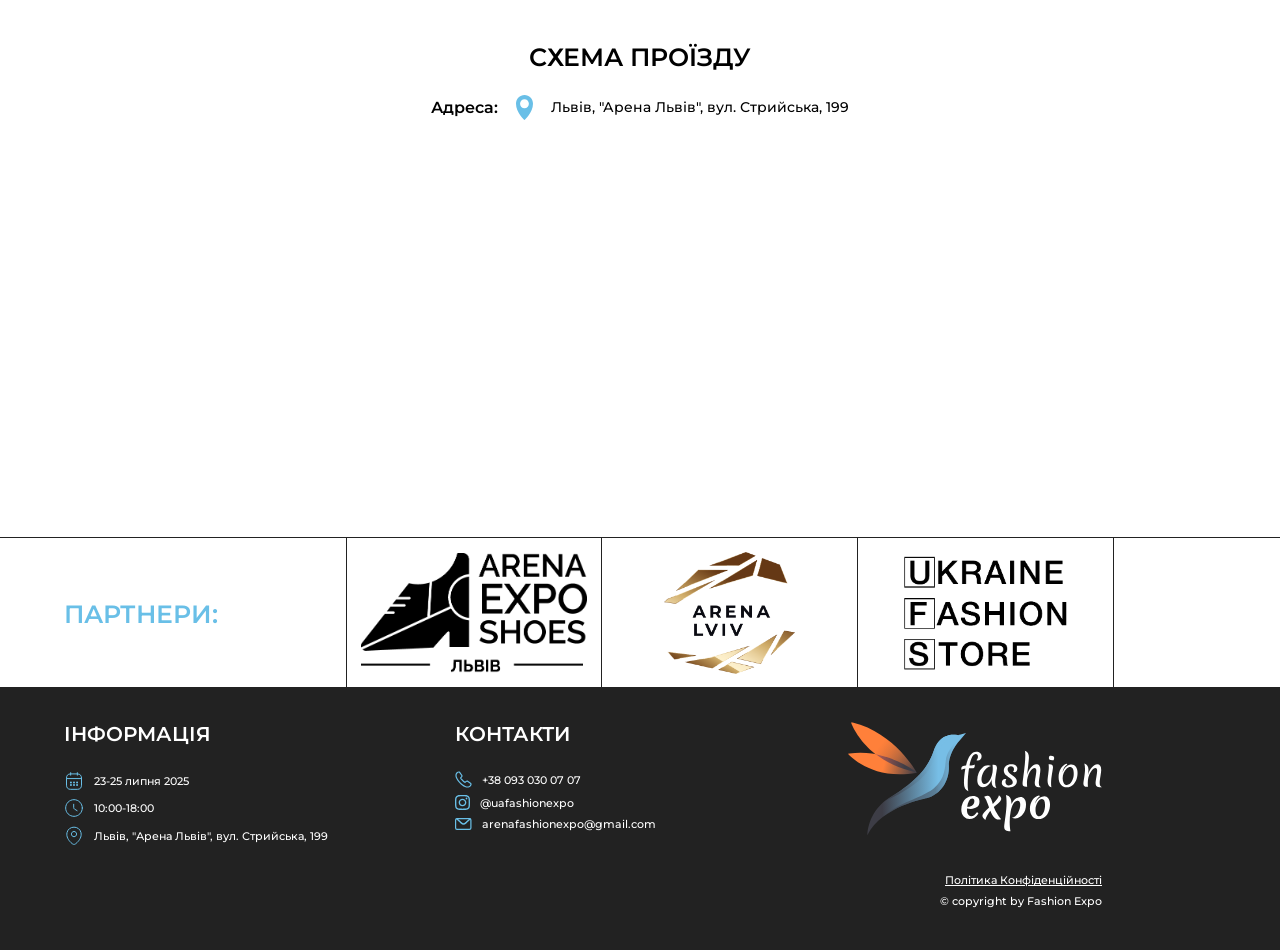
==== commit fd298611: "image" ====
--- a/docs/index.html
+++ b/docs/index.html
@@ -82,7 +82,7 @@
 </svg>Всі експоненти розміщені на одному поверсі</li><li class="flex items-center"><svg xmlns="http://www.w3.org/2000/svg" width="50" height="50" viewBox="0 0 50 50" fill="none">
 <path d="M0 49.8008V0H16.1355C22.2112 0 26.1952 0.298808 28.0877 0.796816C30.9761 1.59363 33.3665 3.18725 35.259 5.67729C37.1514 8.16733 38.1474 11.4542 38.1474 15.3387C38.1474 18.4263 37.5498 21.0159 36.4542 23.008C35.3586 25.0996 33.9642 26.6932 32.2709 27.8885C30.5777 29.0837 28.7849 29.8805 27.0916 30.2789C24.7012 30.7769 21.2151 30.9761 16.6335 30.9761H10.0598V49.8008H0ZM10.0598 8.46614V22.6096H15.5379C19.5219 22.6096 22.1116 22.3108 23.506 21.8128C24.8008 21.3147 25.8964 20.5179 26.6932 19.3227C27.49 18.2271 27.7889 16.9323 27.7889 15.4383C27.7889 13.6454 27.2908 12.1514 26.1952 10.9562C25.0996 9.76096 23.8048 9.06375 22.1116 8.76495C20.9163 8.56574 18.5259 8.46614 14.8406 8.46614H10.0598Z" fill="#69BFE7"/>
 <path d="M51.7928 35.5578H48.4063C48.2071 35.5578 48.1075 35.6574 48.0079 35.757L46.4143 30.9761H38.1473H29.8804L28.2868 35.757C28.1872 35.6574 28.0876 35.5578 27.8884 35.5578H24.5019C24.2031 35.5578 24.0039 35.757 24.0039 36.0558V37.1514C24.0039 37.4502 24.2031 37.6494 24.5019 37.6494L27.0916 38.3466C26.6931 38.5458 26.1951 39.0438 26.1951 40.1394C26.1951 42.2311 26.1951 46.4143 26.1951 46.4143H27.7888V50H32.6692V46.4143H38.0477H43.4262V50H48.3067V46.4143H49.9003C49.9003 46.4143 49.9003 42.2311 49.9003 40.1394C49.9003 39.1434 49.4023 38.6454 49.0039 38.3466L51.5936 37.6494C51.8924 37.6494 52.0916 37.4502 52.0916 37.1514V36.0558C52.2908 35.757 52.0916 35.5578 51.7928 35.5578ZM30.3784 43.3267C30.3784 43.3267 28.7848 43.3267 28.1872 40.737H32.5696C32.5696 40.737 34.1633 40.737 34.7609 43.3267H30.3784ZM30.0796 37.6494L31.6732 32.7689H44.6214L46.2151 37.6494H30.0796ZM45.8167 43.3267H41.4342C42.0318 40.737 43.6254 40.737 43.6254 40.737H48.0079C47.4103 43.3267 45.8167 43.3267 45.8167 43.3267Z" fill="#69BFE7"/>
-</svg>Зручний паркінг для експонентів та відвідувачів</li></ul></div></div></section><section class="wrapper about_expo" id="about"><div class="main_info"><h2>про виставку</h2><div class="hidden_text"> <div class="hidden_mask mask"></div><p>Спеціалізована виставка верхнього одягу у Львові – новий формат, нові можливості</p><p>Ми раді анонсувати найбільшу спеціалізовану виставку верхнього одягу, яка відбудеться у новій локації в тихій та затишній частині Львова. Ця подія стане важливою віхою в розвитку fashion-індустрії України, адже ми поєднали найкращі європейські практики з сучасним підходом до організації виставок.</p><p>Виставка пройде у просторому приміщенні з стильним і сучасним інтер'єром, що створює комфортні умови як для учасників, так і для відвідувачів. Локація оснащена великим паркінгом, що дозволить без зайвих труднощів дістатися до місця події. Усі ці деталі разом створюють ідеальні умови для продуктивної роботи та ефективних зустрічей.</p><p>Організаторами виставки є молода і амбіційна команда, яка прагне змінити індустрію на краще, принести новий підхід до заходів такого масштабу та зробити виставки більш доступними та цікавими для всіх учасників. Ми взяли за основу досвід провідних європейських виставок і адаптували його до українських реалій, щоб створити майданчик, який відповідає сучасним вимогам ринку.</p><p>Ця виставка – не просто подія, а новий формат, який відкриває широкі можливості для власників магазинів, дизайнерів і постачальників. Учасники зможуть знайти нових партнерів і постачальників, побачити найновіші моделі одягу, перевірити якість продукції власними очима. Ми ставимо перед собою мету створити платформу, яка допоможе бізнесам розвиватися, зростати і знаходити нові шляхи для співпраці.</p><p>Виставка стане місцем зустрічі професіоналів, де можна не тільки оцінити якість верхнього одягу, але й дізнатися про майбутні тенденції моди, обговорити інновації в дизайні та технологіях виробництва.</p><p>Ми віримо, що цей захід стане важливим кроком до розвитку індустрії моди в Україні, а також сприятиме зміцненню ділових зв’язків між виробниками та магазинами. Цей захід відкриває можливості для всіх, хто прагне бути на крок попереду та знайти нові перспективи для бізнесу.</p><p>Запрошуємо всіх власників магазинів, дизайнерів, виробників і просто тих, хто цікавиться модою, приєднатися до цієї важливої події. Не втрачайте шанс бути першими, хто побачить найновіші колекції і знайде надійних партнерів для розвитку свого бізнесу!</p></div><p class="wrapper cta_container"> <a class="readAll cta blue_cta" href="#">розкрити</a></p></div><div class="category_products"> <h2>Основна ніша товарів</h2><div class="grid col-4"> <div class="catecory_card"><span class="mask category_mask"></span><picture><img src="img/пальто.jpg" alt="Пальта"></picture><p class="abs_text">Пальта</p></div><div class="catecory_card"><span class="mask category_mask"></span><picture><img src="img/куртки.jpg" alt="Куртки"></picture><p class="abs_text">Куртки</p></div><div class="catecory_card"><span class="mask category_mask"></span><picture><img src="img/пуховики.jpg" alt="Пуховики"></picture><p class="abs_text">Пуховики</p></div><div class="catecory_card"><span class="mask category_mask"></span><picture><img src="img/шуби.jpg" alt="Шуби"></picture><p class="abs_text">Шуби</p></div><div class="catecory_card"><span class="mask category_mask"></span><picture><img src="img/дублянки.jpg" alt="Дублянки"></picture><p class="abs_text">Дублянки</p></div><div class="catecory_card"><span class="mask category_mask"></span><picture><img src="img/бомбери.jpg" alt="Бомбери"></picture><p class="abs_text">Бомбери</p></div><div class="catecory_card"><span class="mask category_mask"></span><picture><img src="img/піджаки.jpg" alt="Піджаки"></picture><p class="abs_text">Піджаки</p></div><div class="catecory_card"><span class="mask category_mask"></span><picture><img src="img/тренч.jpg" alt="Тренчі"></picture><p class="abs_text">Тренчі</p></div></div></div></section><section class="wrapper participants_container" id="participant"><h2>список учасників</h2><p>На виставці будуть представлені найкращі виробники одягу, які задають тренди та формують майбутнє індустрії.</p><p>Тут ви знайдете якість, стиль та інновації. Долучайтесь до світу моди разом із лідерами ринку!</p><div class="grid col-4"> <div><picture><img src="img/alberto_bini.png" alt="ALBERTO BINI"></picture><p class="abs_text">ALBERTO BINI</p></div><div><picture><img src="img/Ally.png" alt="Ally"></picture><p class="abs_text">Ally</p></div><div><picture><img src="img/Angl.png" alt="Angel"></picture><p class="abs_text">Angel</p></div><div><picture><img src="img/APRRT.png" alt="Appart"></picture><p class="abs_text">Appart</p></div><div><picture><img src="img/Astoni.png" alt="Astoni"></picture><p class="abs_text">Astoni</p></div><div><picture><img src="img/Belle_Cherie.png" alt="Belle Cherie"></picture><p class="abs_text">Belle Cherie</p></div><div><picture><img src="img/clasna.png" alt="CLASNA"></picture><p class="abs_text">CLASNA</p></div><div><picture><img src="img/DV.png" alt="DV&amp;MEN'S"></picture><p class="abs_text">DV&amp;MEN'S</p></div><div><picture><img src="img/Elvi.png" alt="Elvi"></picture><p class="abs_text">Elvi</p></div><div><picture><img src="img/EMASS.png" alt="Emass"></picture><p class="abs_text">Emass</p></div><div><picture><img src="img/Fine_line.png" alt="Fine Line"></picture><p class="abs_text">Fine Line</p></div><div><picture><img src="img/forum.png" alt="Forum"></picture><p class="abs_text">Forum</p></div><div><picture><img src="img/Kattaleya.png" alt="Kattaleya"></picture><p class="abs_text">Kattaleya</p></div><div><picture><img src="img/Kornev.png" alt="Kornev"></picture><p class="abs_text">Kornev</p></div><div><picture><img src="img/LILIYA.png" alt="LILIYA"></picture><p class="abs_text">LILIYA<span class="tiny_text">Китай</span></p></div><div><picture><img src="img/Markush.png" alt="Markush"></picture><p class="abs_text">Markush</p></div><div><picture><img src="img/Mirage.png" alt="Mirage"></picture><p class="abs_text">Mirage</p></div><div><picture><img src="img/Mishalin.png" alt="Mishalin"></picture><p class="abs_text">Mishalin</p></div><div><picture><img src="img/optkurtki.jpg" alt="Optkurtki"></picture><p class="abs_text">Optkurtki</p></div><div><picture><img src="img/Polinka.png" alt="Polinika"></picture><p class="abs_text">Polinika</p></div><div><picture><img src="img/Raslov.png" alt="Raslov"></picture><p class="abs_text">Raslov</p></div><div><picture><img src="img/Rolana.png" alt="Rolana"></picture><p class="abs_text">Rolana</p></div><div><picture><img src="img/Samanti.png" alt="Samanti"></picture><p class="abs_text">Samanti</p></div><div><picture><img src="img/snowbears.jpg" alt="SNOWBEARS"></picture><p class="abs_text">SNOWBEARS</p></div><div><picture><img src="img/Tiara.png" alt="Tiara"></picture><p class="abs_text">Tiara</p></div><div><picture><img src="img/valentir.png" alt="VALENTIR"></picture><p class="abs_text">VALENTIR</p></div><div><picture><img src="img/vavalon.png" alt="Vavalon"></picture><p class="abs_text">Vavalon</p></div><div><picture><img src="img/Vicco.png" alt="Vicco"></picture><p class="abs_text">Vicco</p></div></div><div class="items-center cta_container"><a class="cta blue_cta customers" href="#">забронювати стенд</a><a class="cta border_cta visitors" href="">відвідати виставку</a></div></section><section class="galery galery_desctop wrapper" id="galery"><h2>галерея</h2><div class="grid col-3"><div class="gal_1"><div class="item_large"><picture><img src="img/galery4.jpg" alt=""></picture></div><div class="item_medium"><picture><img src="img/galery7.jpg" alt=""></picture></div></div><div class="gal_2"><div class="item_large"><picture><img src="img/galery5.jpg" alt=""></picture></div><div class="small_cont"><div class="item_small"><picture><img src="img/galery1.jpg" alt=""></picture></div><div class="item_small"><picture><img src="img/galery3.jpg" alt=""></picture></div></div></div><div class="gal_3"><div class="item_medium"><img src="img/galery2.jpg" alt=""></div><div class="item_large"><picture><img src="img/galery6.jpg" alt=""></picture></div></div></div><div class="cta_container"><a class="cta blue_cta" href="https://www.instagram.com/uafashionexpo" target="blank"> більше новин у <svg xmlns="http://www.w3.org/2000/svg" width="15" height="15" viewBox="0 0 15 15" fill="none">
+</svg>Зручний паркінг для експонентів та відвідувачів</li></ul></div></div></section><section class="wrapper about_expo" id="about"><div class="main_info"><h2>про виставку</h2><div class="hidden_text"> <div class="hidden_mask mask"></div><p>Спеціалізована виставка верхнього одягу у Львові – новий формат, нові можливості</p><p>Ми раді анонсувати найбільшу спеціалізовану виставку верхнього одягу, яка відбудеться у новій локації в тихій та затишній частині Львова. Ця подія стане важливою віхою в розвитку fashion-індустрії України, адже ми поєднали найкращі європейські практики з сучасним підходом до організації виставок.</p><p>Виставка пройде у просторому приміщенні з стильним і сучасним інтер'єром, що створює комфортні умови як для учасників, так і для відвідувачів. Локація оснащена великим паркінгом, що дозволить без зайвих труднощів дістатися до місця події. Усі ці деталі разом створюють ідеальні умови для продуктивної роботи та ефективних зустрічей.</p><p>Організаторами виставки є молода і амбіційна команда, яка прагне змінити індустрію на краще, принести новий підхід до заходів такого масштабу та зробити виставки більш доступними та цікавими для всіх учасників. Ми взяли за основу досвід провідних європейських виставок і адаптували його до українських реалій, щоб створити майданчик, який відповідає сучасним вимогам ринку.</p><p>Ця виставка – не просто подія, а новий формат, який відкриває широкі можливості для власників магазинів, дизайнерів і постачальників. Учасники зможуть знайти нових партнерів і постачальників, побачити найновіші моделі одягу, перевірити якість продукції власними очима. Ми ставимо перед собою мету створити платформу, яка допоможе бізнесам розвиватися, зростати і знаходити нові шляхи для співпраці.</p><p>Виставка стане місцем зустрічі професіоналів, де можна не тільки оцінити якість верхнього одягу, але й дізнатися про майбутні тенденції моди, обговорити інновації в дизайні та технологіях виробництва.</p><p>Ми віримо, що цей захід стане важливим кроком до розвитку індустрії моди в Україні, а також сприятиме зміцненню ділових зв’язків між виробниками та магазинами. Цей захід відкриває можливості для всіх, хто прагне бути на крок попереду та знайти нові перспективи для бізнесу.</p><p>Запрошуємо всіх власників магазинів, дизайнерів, виробників і просто тих, хто цікавиться модою, приєднатися до цієї важливої події. Не втрачайте шанс бути першими, хто побачить найновіші колекції і знайде надійних партнерів для розвитку свого бізнесу!</p></div><p class="wrapper cta_container"> <a class="readAll cta blue_cta" href="#">розкрити</a></p></div><div class="category_products"> <h2>Основна ніша товарів</h2><div class="grid col-4"> <div class="catecory_card"><span class="mask category_mask"></span><picture><img src="img/пальто.jpg" alt="Пальта"></picture><p class="abs_text">Пальта</p></div><div class="catecory_card"><span class="mask category_mask"></span><picture><img src="img/куртки.jpg" alt="Куртки"></picture><p class="abs_text">Куртки</p></div><div class="catecory_card"><span class="mask category_mask"></span><picture><img src="img/пуховики.jpg" alt="Пуховики"></picture><p class="abs_text">Пуховики</p></div><div class="catecory_card"><span class="mask category_mask"></span><picture><img src="img/шуби.jpg" alt="Шуби"></picture><p class="abs_text">Шуби</p></div><div class="catecory_card"><span class="mask category_mask"></span><picture><img src="img/дублянки.jpg" alt="Дублянки"></picture><p class="abs_text">Дублянки</p></div><div class="catecory_card"><span class="mask category_mask"></span><picture><img src="img/бомбери.jpg" alt="Бомбери"></picture><p class="abs_text">Бомбери</p></div><div class="catecory_card"><span class="mask category_mask"></span><picture><img src="img/піджаки.jpg" alt="Піджаки"></picture><p class="abs_text">Піджаки</p></div><div class="catecory_card"><span class="mask category_mask"></span><picture><img src="img/тренч.jpg" alt="Тренчі"></picture><p class="abs_text">Тренчі</p></div></div></div></section><section class="wrapper participants_container" id="participant"><h2>список учасників</h2><p>На виставці будуть представлені найкращі виробники одягу, які задають тренди та формують майбутнє індустрії.</p><p>Тут ви знайдете якість, стиль та інновації. Долучайтесь до світу моди разом із лідерами ринку!</p><div class="grid col-4"> <div><picture><img src="img/alberto_bini.png" alt="ALBERTO BINI"></picture><p class="abs_text">ALBERTO BINI</p></div><div><picture><img src="img/alina_china_style.png" alt="Alina China style"></picture><p class="abs_text">Alina China style</p></div><div><picture><img src="img/Ally.png" alt="Ally"></picture><p class="abs_text">Ally</p></div><div><picture><img src="img/Angl.png" alt="Angel"></picture><p class="abs_text">Angel</p></div><div><picture><img src="img/APRRT.png" alt="Appart"></picture><p class="abs_text">Appart</p></div><div><picture><img src="img/Astoni.png" alt="Astoni"></picture><p class="abs_text">Astoni</p></div><div><picture><img src="img/Belle_Cherie.png" alt="Belle Cherie"></picture><p class="abs_text">Belle Cherie</p></div><div><picture><img src="img/clasna.png" alt="CLASNA"></picture><p class="abs_text">CLASNA</p></div><div><picture><img src="img/DV.png" alt="DV&amp;MEN'S"></picture><p class="abs_text">DV&amp;MEN'S</p></div><div><picture><img src="img/Elvi.png" alt="Elvi"></picture><p class="abs_text">Elvi</p></div><div><picture><img src="img/EMASS.png" alt="Emass"></picture><p class="abs_text">Emass</p></div><div><picture><img src="img/Fine_line.png" alt="Fine Line"></picture><p class="abs_text">Fine Line</p></div><div><picture><img src="img/forum.png" alt="Forum"></picture><p class="abs_text">Forum</p></div><div><picture><img src="img/Kattaleya.png" alt="Kattaleya"></picture><p class="abs_text">Kattaleya</p></div><div><picture><img src="img/Kornev.png" alt="Kornev"></picture><p class="abs_text">Kornev</p></div><div><picture><img src="img/Markush.png" alt="Markush"></picture><p class="abs_text">Markush</p></div><div><picture><img src="img/Mirage.png" alt="Mirage"></picture><p class="abs_text">Mirage</p></div><div><picture><img src="img/Mishalin.png" alt="Mishalin"></picture><p class="abs_text">Mishalin</p></div><div><picture><img src="img/optkurtki.jpg" alt="Optkurtki"></picture><p class="abs_text">Optkurtki</p></div><div><picture><img src="img/Polinka.png" alt="Polinika"></picture><p class="abs_text">Polinika</p></div><div><picture><img src="img/Raslov.png" alt="Raslov"></picture><p class="abs_text">Raslov</p></div><div><picture><img src="img/Rolana.png" alt="Rolana"></picture><p class="abs_text">Rolana</p></div><div><picture><img src="img/Samanti.png" alt="Samanti"></picture><p class="abs_text">Samanti</p></div><div><picture><img src="img/snowbears.jpg" alt="SNOWBEARS"></picture><p class="abs_text">SNOWBEARS</p></div><div><picture><img src="img/Tiara.png" alt="Tiara"></picture><p class="abs_text">Tiara</p></div><div><picture><img src="img/valentir.png" alt="VALENTIR"></picture><p class="abs_text">VALENTIR</p></div><div><picture><img src="img/vavalon.png" alt="Vavalon"></picture><p class="abs_text">Vavalon</p></div><div><picture><img src="img/Vicco.png" alt="Vicco"></picture><p class="abs_text">Vicco</p></div></div><div class="items-center cta_container"><a class="cta blue_cta customers" href="#">забронювати стенд</a><a class="cta border_cta visitors" href="">відвідати виставку</a></div></section><section class="galery galery_desctop wrapper" id="galery"><h2>галерея</h2><div class="grid col-3"><div class="gal_1"><div class="item_large"><picture><img src="img/galery4.jpg" alt=""></picture></div><div class="item_medium"><picture><img src="img/galery7.jpg" alt=""></picture></div></div><div class="gal_2"><div class="item_large"><picture><img src="img/galery5.jpg" alt=""></picture></div><div class="small_cont"><div class="item_small"><picture><img src="img/galery1.jpg" alt=""></picture></div><div class="item_small"><picture><img src="img/galery3.jpg" alt=""></picture></div></div></div><div class="gal_3"><div class="item_medium"><img src="img/galery2.jpg" alt=""></div><div class="item_large"><picture><img src="img/galery6.jpg" alt=""></picture></div></div></div><div class="cta_container"><a class="cta blue_cta" href="https://www.instagram.com/uafashionexpo" target="blank"> більше новин у <svg xmlns="http://www.w3.org/2000/svg" width="15" height="15" viewBox="0 0 15 15" fill="none">
 <path d="M7.5044 1.35085C9.50948 1.35085 9.74692 1.35964 10.5355 1.3948C11.2683 1.42704 11.6641 1.55011 11.9279 1.65267C12.2767 1.78746 12.5288 1.95155 12.7897 2.21235C13.0535 2.47607 13.2148 2.72514 13.3496 3.07384C13.4522 3.33757 13.5753 3.73608 13.6076 4.46572C13.6428 5.25689 13.6516 5.49424 13.6516 7.49561C13.6516 9.4999 13.6428 9.73726 13.6076 10.5255C13.5753 11.2581 13.4522 11.6536 13.3496 11.9174C13.2148 12.2661 13.0506 12.5181 12.7897 12.7789C12.5259 13.0426 12.2767 13.2038 11.9279 13.3385C11.6641 13.4411 11.2654 13.5642 10.5355 13.5964C9.74399 13.6316 9.50655 13.6404 7.5044 13.6404C5.49932 13.6404 5.26187 13.6316 4.47332 13.5964C3.74047 13.5642 3.34473 13.4411 3.08091 13.3385C2.73207 13.2038 2.47997 13.0397 2.21907 12.7789C1.95525 12.5151 1.79402 12.2661 1.65918 11.9174C1.55658 11.6536 1.43346 11.2551 1.40121 10.5255C1.36603 9.73432 1.35724 9.49697 1.35724 7.49561C1.35724 5.49131 1.36603 5.25396 1.40121 4.46572C1.43346 3.73315 1.55658 3.33757 1.65918 3.07384C1.79402 2.72514 1.95818 2.47314 2.21907 2.21235C2.4829 1.94862 2.73207 1.78746 3.08091 1.65267C3.34473 1.55011 3.7434 1.42704 4.47332 1.3948C5.26187 1.35964 5.49932 1.35085 7.5044 1.35085ZM7.5044 0C5.46707 0 5.21204 0.00879078 4.41176 0.0439539C3.61442 0.079117 3.06625 0.208048 2.59136 0.392655C2.09595 0.586052 1.67676 0.840985 1.2605 1.26001C0.841313 1.67611 0.586281 2.09514 0.392808 2.58742C0.20813 3.06505 0.0791479 3.61008 0.0439711 4.40711C0.00879422 5.21 0 5.46493 0 7.50147C0 9.538 0.00879422 9.79293 0.0439711 10.5929C0.0791479 11.3899 0.20813 11.9379 0.392808 12.4126C0.586281 12.9078 0.841313 13.3268 1.2605 13.7429C1.67676 14.159 2.09595 14.4169 2.58843 14.6073C3.06625 14.792 3.61149 14.9209 4.40883 14.956C5.20911 14.9912 5.46414 15 7.50147 15C9.53879 15 9.79382 14.9912 10.5941 14.956C11.3914 14.9209 11.9396 14.792 12.4145 14.6073C12.907 14.4169 13.3262 14.159 13.7424 13.7429C14.1587 13.3268 14.4166 12.9078 14.6072 12.4155C14.7919 11.9379 14.9209 11.3929 14.956 10.5958C14.9912 9.79586 15 9.54093 15 7.5044C15 5.46787 14.9912 5.21293 14.956 4.41297C14.9209 3.61594 14.7919 3.06798 14.6072 2.59328C14.4225 2.09514 14.1675 1.67611 13.7483 1.26001C13.332 0.843915 12.9128 0.586052 12.4204 0.395585C11.9425 0.210979 11.3973 0.0820473 10.6 0.0468842C9.79676 0.00879078 9.54172 0 7.5044 0Z" fill="white"/>
 <path d="M7.50443 3.64795C5.37623 3.64795 3.64963 5.37387 3.64963 7.50124C3.64963 9.62861 5.37623 11.3545 7.50443 11.3545C9.63263 11.3545 11.3592 9.62861 11.3592 7.50124C11.3592 5.37387 9.63263 3.64795 7.50443 3.64795ZM7.50443 10.0008C6.12373 10.0008 5.00394 8.88139 5.00394 7.50124C5.00394 6.12109 6.12373 5.00173 7.50443 5.00173C8.88512 5.00173 10.0049 6.12109 10.0049 7.50124C10.0049 8.88139 8.88512 10.0008 7.50443 10.0008Z" fill="white"/>
 <path d="M12.4116 3.49578C12.4116 3.99393 12.007 4.39537 11.5116 4.39537C11.0133 4.39537 10.6117 3.991 10.6117 3.49578C10.6117 2.99764 11.0162 2.59619 11.5116 2.59619C12.007 2.59619 12.4116 3.00057 12.4116 3.49578Z" fill="white"/>
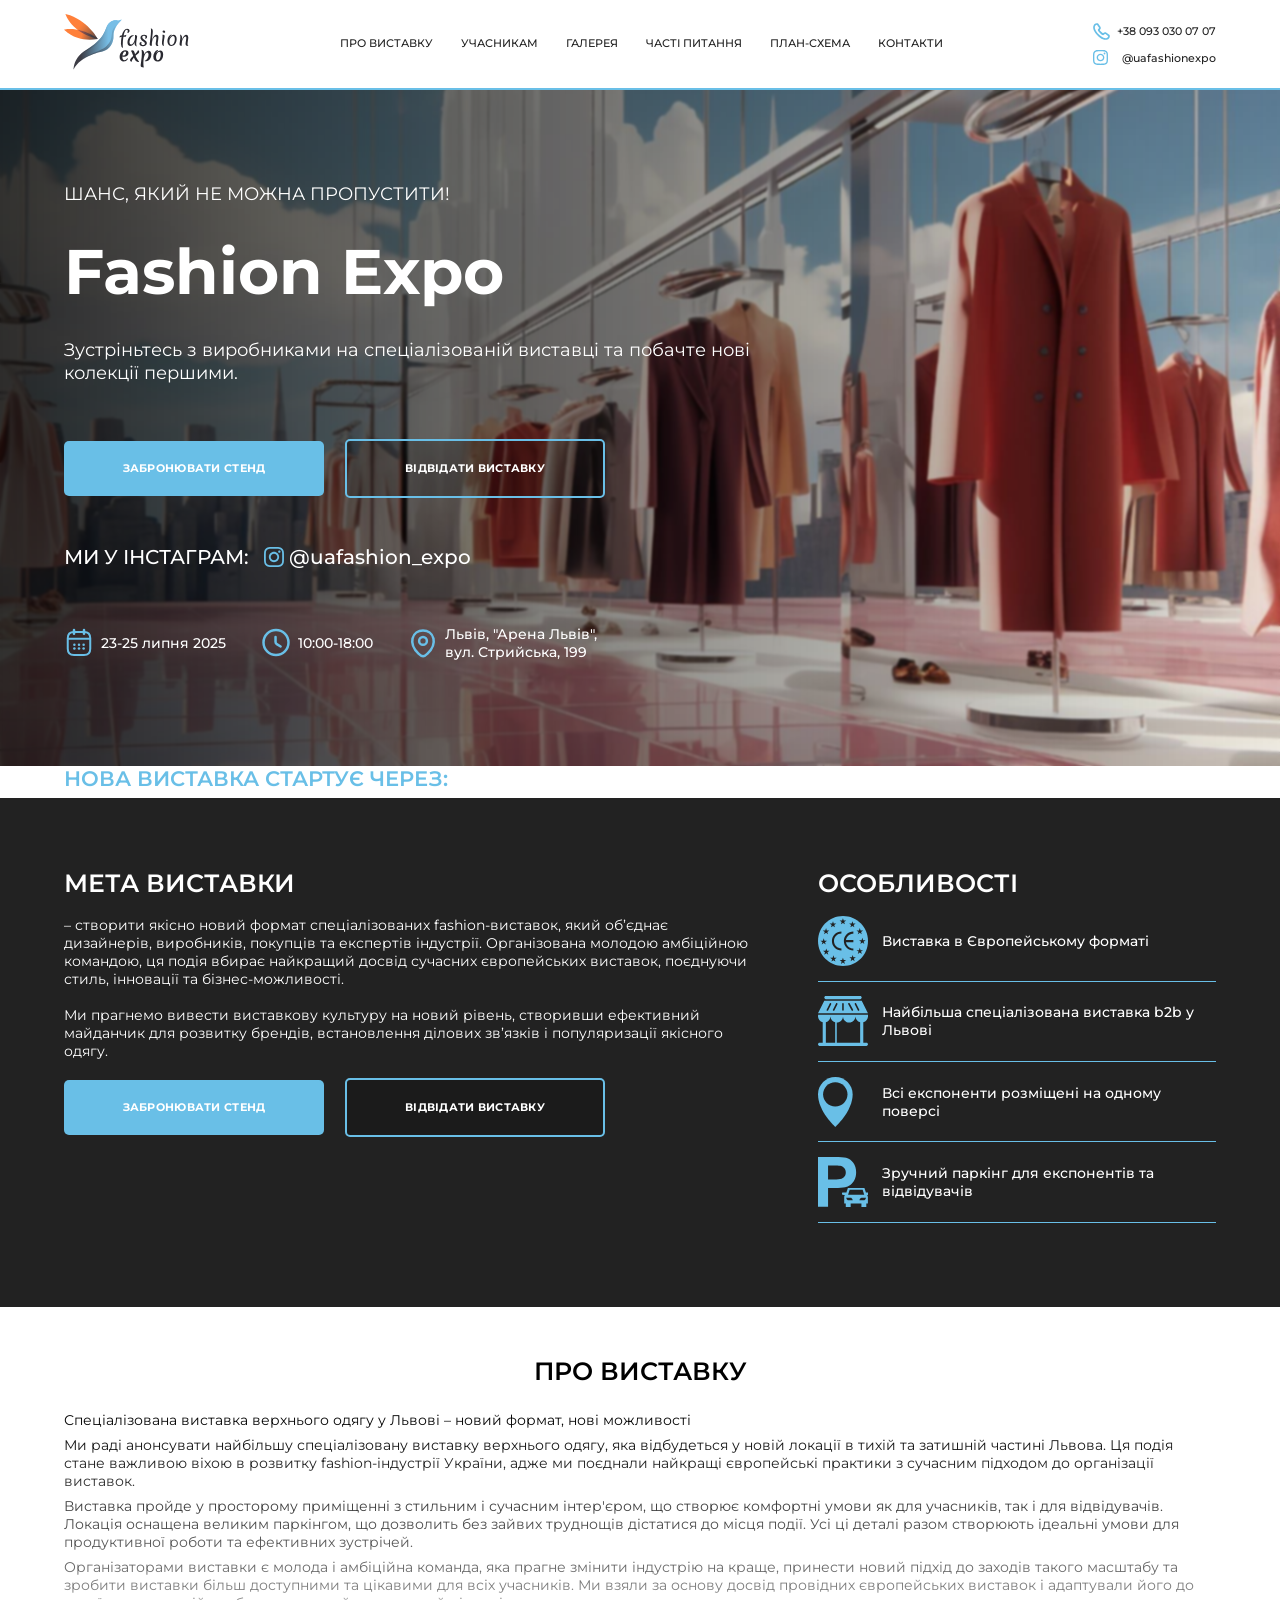
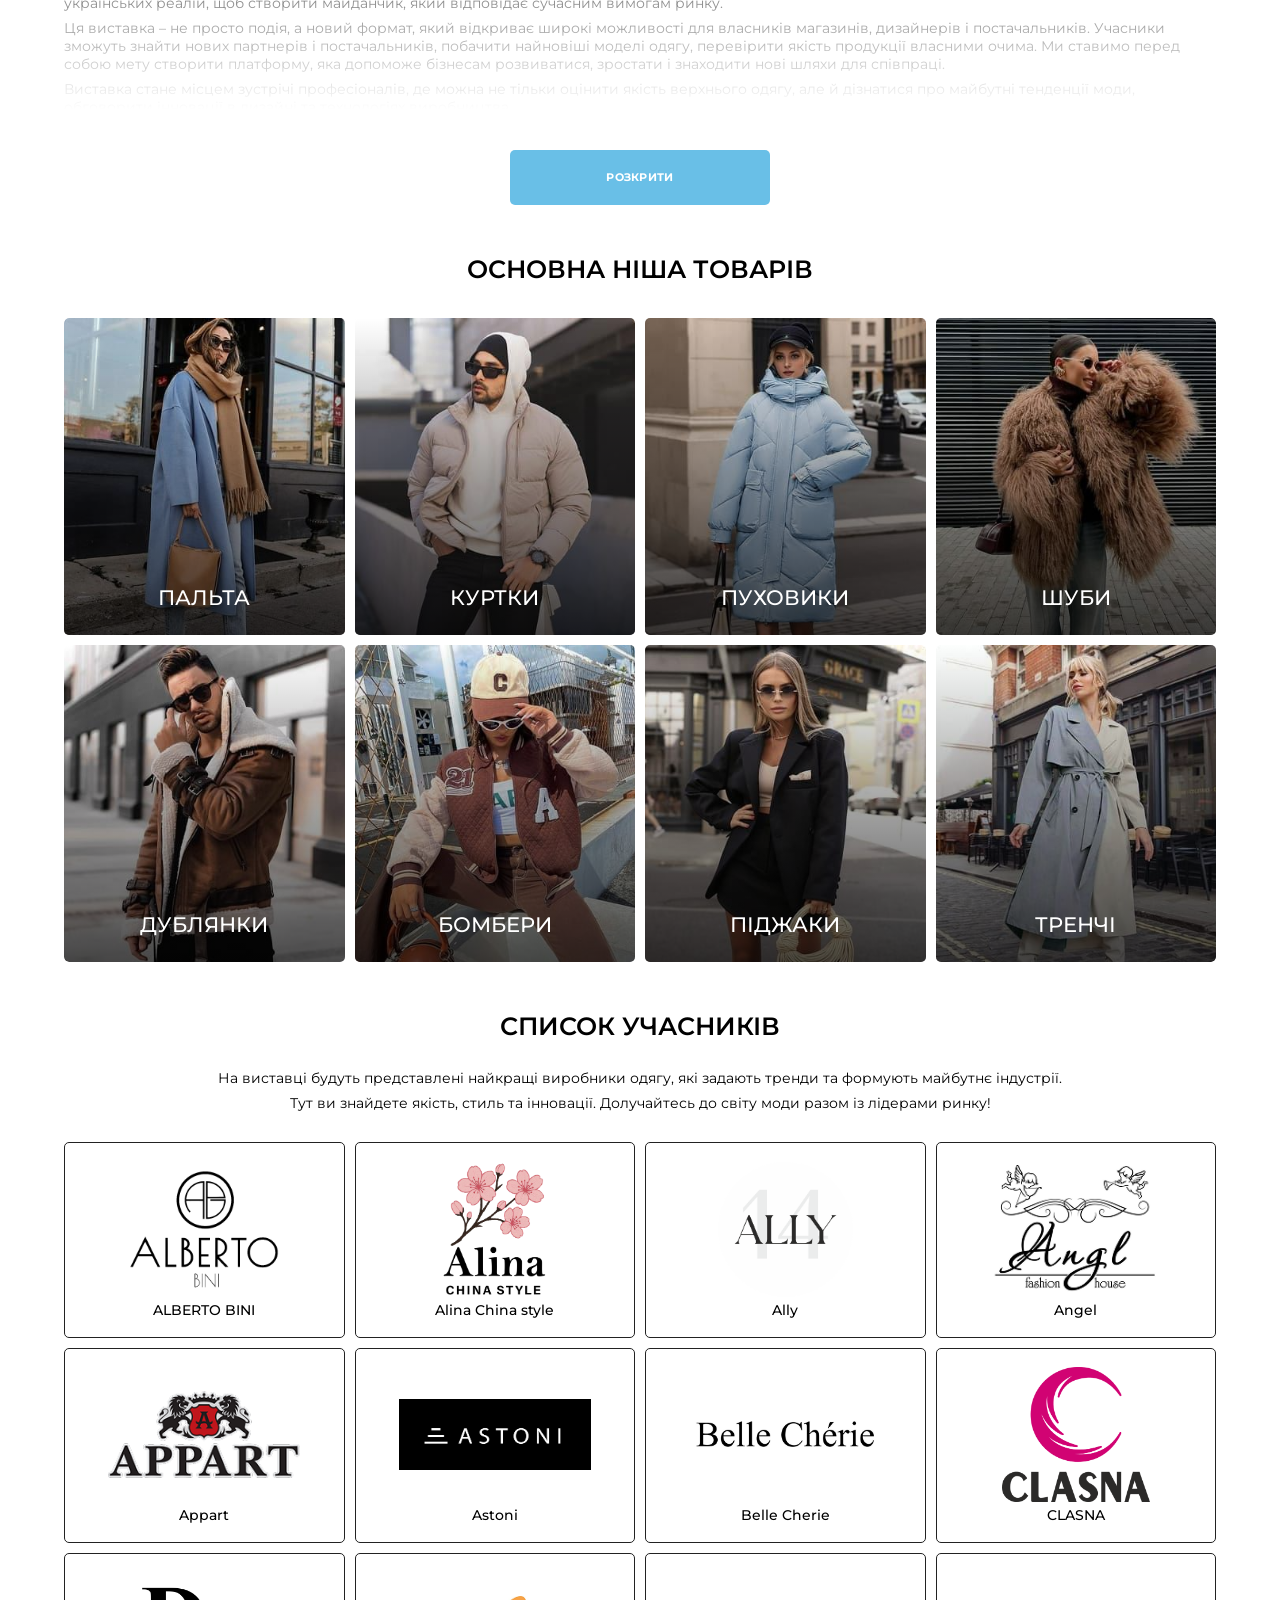
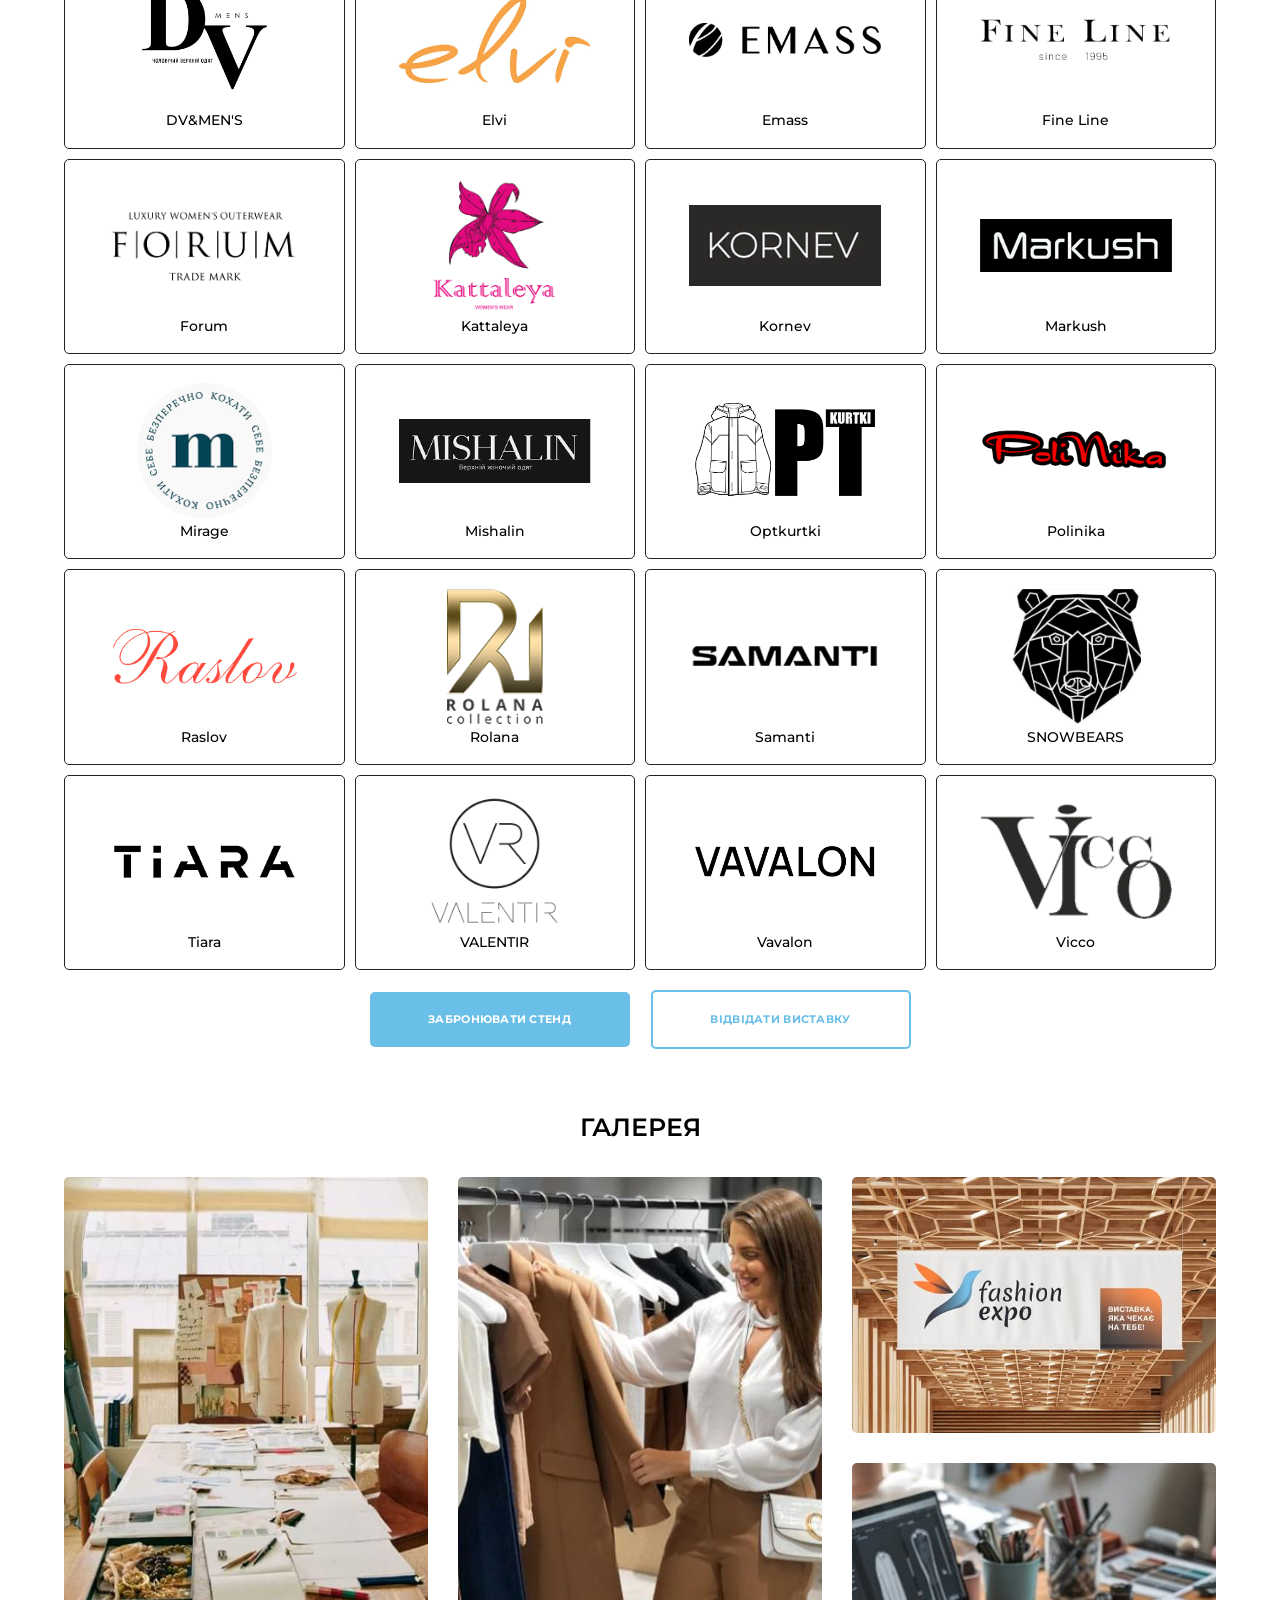
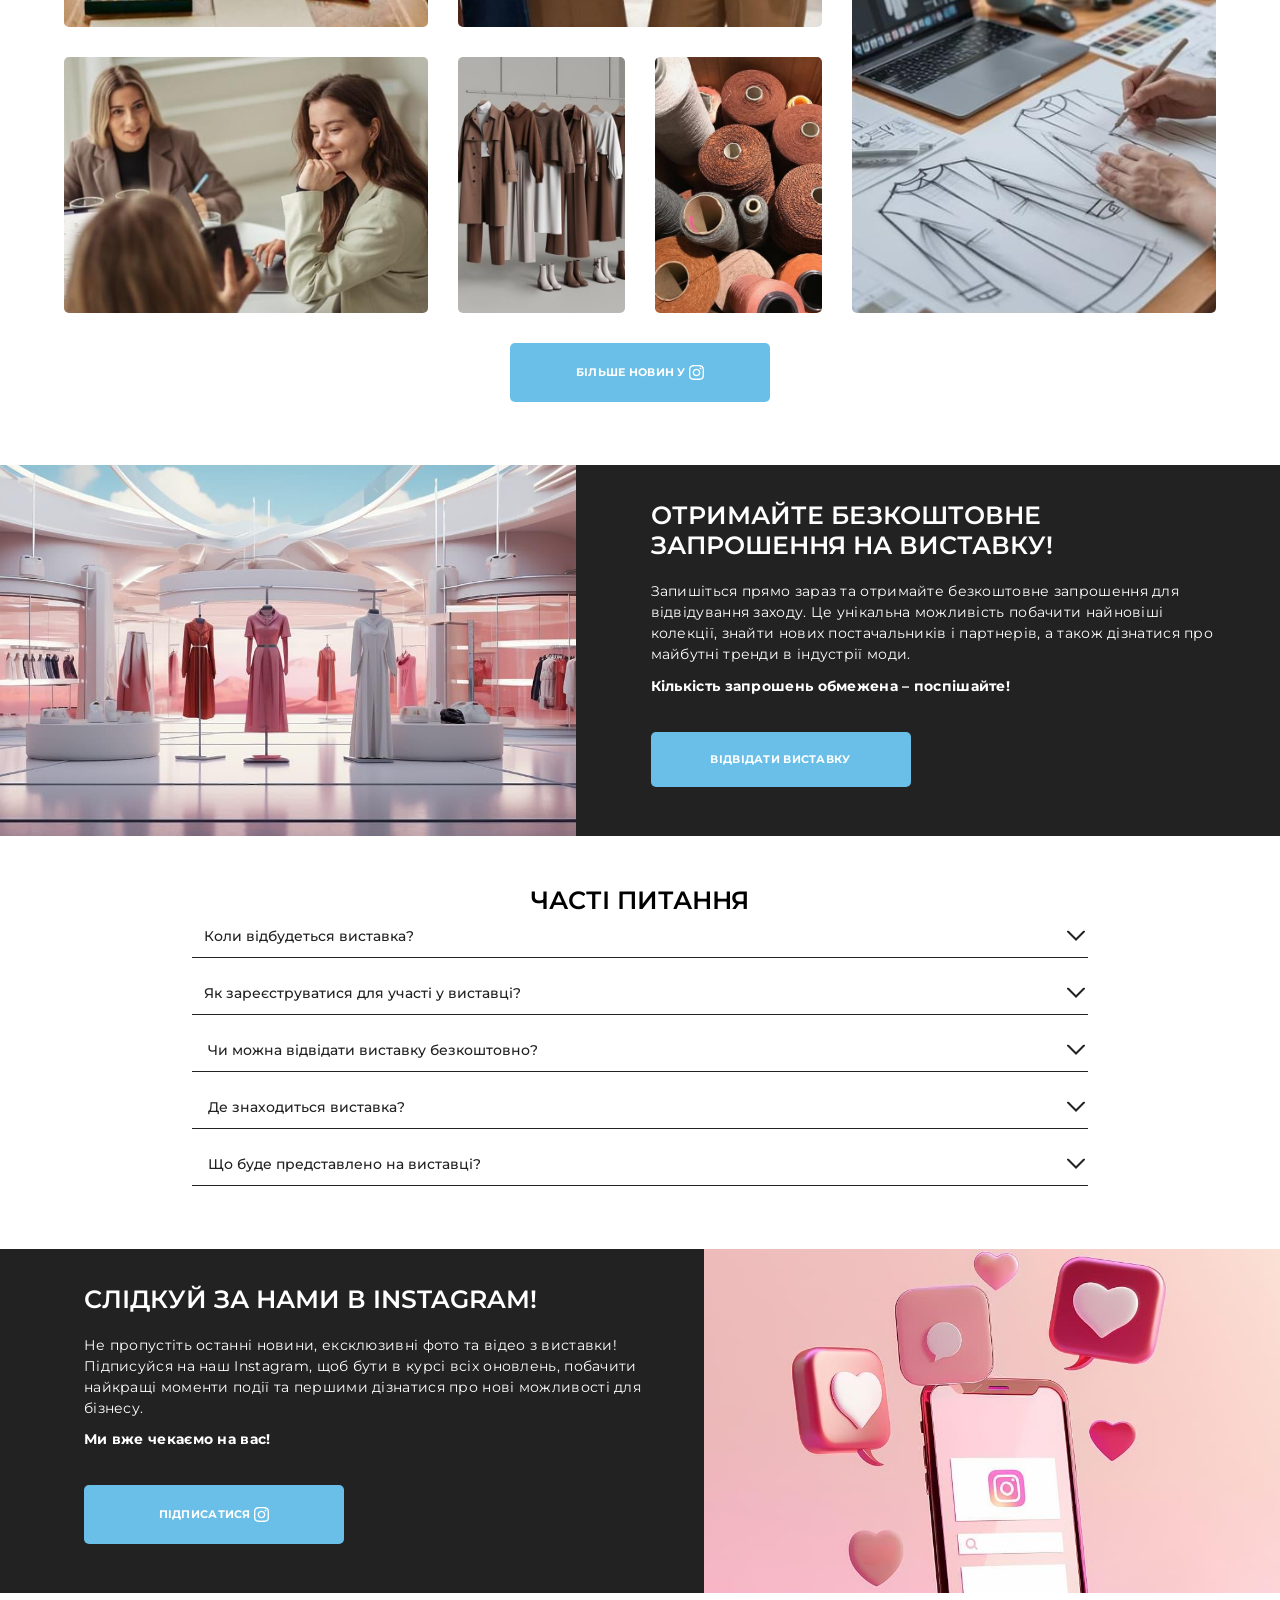
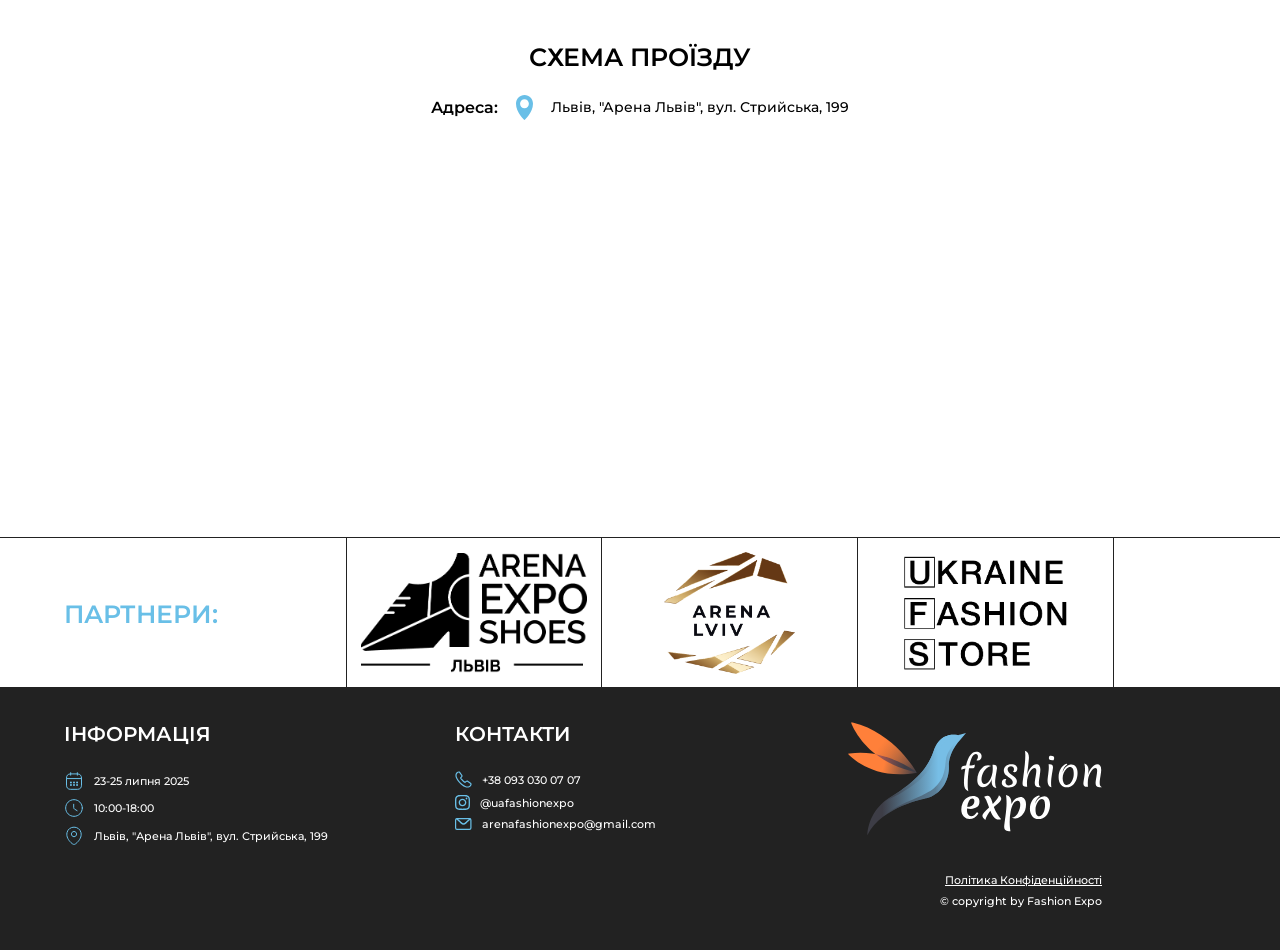
==== commit 1dd304e4: "img" ====
--- a/docs/index.html
+++ b/docs/index.html
@@ -1,12 +1,14 @@
 <!DOCTYPE html><html lang="en"><head><meta charset="UTF-8"><meta name="viewport" content="width=device-width, user-scalable=yes, initial-scale=1.0, maximum-scale=2.0, minimum-scale=1.0"><link rel="stylesheet" href="css/styles.css"><link rel="preconnect" href="https://fonts.googleapis.com"><link rel="preconnect" href="https://fonts.gstatic.com" crossorigin><link href="https://fonts.googleapis.com/css2?family=Montserrat:ital,wght@0,100..900;1,100..900&amp;display=swap" rel="stylesheet"><link rel="apple-touch-icon" sizes="57x57" href="img/apple-icon-57x57.png"><link rel="apple-touch-icon" sizes="60x60" href="img/apple-icon-60x60.png"><link rel="apple-touch-icon" sizes="72x72" href="img/apple-icon-72x72.png"><link rel="apple-touch-icon" sizes="76x76" href="img/apple-icon-76x76.png"><link rel="apple-touch-icon" sizes="114x114" href="img/apple-icon-114x114.png"><link rel="apple-touch-icon" sizes="120x120" href="img/apple-icon-120x120.png"><link rel="apple-touch-icon" sizes="144x144" href="img/apple-icon-144x144.png"><link rel="apple-touch-icon" sizes="152x152" href="img/apple-icon-152x152.png"><link rel="apple-touch-icon" sizes="180x180" href="img/apple-icon-180x180.png"><link rel="icon" type="image/png" sizes="192x192" href="img/android-icon-192x192.png"><link rel="icon" type="image/png" sizes="32x32" href="img/favicon-32x32.png"><link rel="icon" type="image/png" sizes="96x96" href="img/favicon-96x96.png"><link rel="icon" type="image/png" sizes="16x16" href="img/favicon-16x16.png"><meta name="msapplication-TileColor" content="#ffffff"><meta name="msapplication-TileImage" content="/ms-icon-144x144.png"><meta name="theme-color" content="#ffffff"><title>Fashion Expo - Зустріньтесь з виробниками на спеціалізованій виставці та побачте нові колекції першими.</title><script>(function(w,d,s,l,i){w[l]=w[l]||[];w[l].push({'gtm.start':new Date().getTime(),event:'gtm.js'});var f=d.getElementsByTagName(s)[0],j=d.createElement(s),dl=l!='dataLayer'?'&l='+l:'';j.async=true;j.src='https://www.googletagmanager.com/gtm.js?id='+i+dl;f.parentNode.insertBefore(j,f);})(window,document,'script','dataLayer','GTM-TWF9VDPJ');</script></head><body> <noscript><iframe src="https://www.googletagmanager.com/ns.html?id=GTM-TWF9VDPJ" height="0" width="0" style="display:none;visibility:hidden"></iframe></noscript><div class="successPopup" id="successPopup"><div> <svg xmlns="http://www.w3.org/2000/svg" height="50" viewBox="0 -960 960 960" width="50" fill="#5f6368"><path d="m424-296 282-282-56-56-226 226-114-114-56 56 170 170Zm56 216q-83 0-156-31.5T197-197q-54-54-85.5-127T80-480q0-83 31.5-156T197-763q54-54 127-85.5T480-880q83 0 156 31.5T763-763q54 54 85.5 127T880-480q0 83-31.5 156T763-197q-54 54-127 85.5T480-80Zm0-80q134 0 227-93t93-227q0-134-93-227t-227-93q-134 0-227 93t-93 227q0 134 93 227t227 93Zm0-320Z"/></svg></div><h2>Дані успішно відправлені!</h2></div><div class="wrapper privacy_page"><div class="cancel_popup"><a href="#"><svg xmlns="http://www.w3.org/2000/svg" width="22" height="22" viewBox="0 0 22 22" fill="none">
 <path d="M1 21L20.5816 1M21 21L1.41844 1" stroke="#121212" stroke-width="2" stroke-linecap="round"/>
-</svg> </a></div><h1>Політика конфіденційності</h1><p>Адміністрація сайту зобовʼязується зберігати вашу конфіденційність в Інтернеті. Наша політика заснована на умовах Загального регламента захисту данних Европейського союзу (GDPR). Цілі, в яких ми збираємо персональні дані: покращення роботи нашого сервісу, здійснення контактів з відвідувачами даного сайту, розсилка новин електронною поштою, надання інформації, яку запитував користувач, здійснення послуг, пов'язаних з напрямком діяльності даного сайту, а також для зазначених нижче дій.</p><p>Ми збираємо та використовуємо ваші персональні дані лише у випадку вашої добровільної згоди. За згодою ви дозволяєте нам збирати та використовувати такі дані: ім'я та прізвище, електронна пошта, номер телефону, дані облікових записів у соціальних мережах. Збір та обробка ваших даних проводиться відповідно до законів, що діють на території Європейського Союзу та в державі України.</p><p>Користувач, який надав свої персональні дані сайту має право на їх зміну та видалення, а також на відкликання своєї згоди з їх використанням. Термін, протягом якого зберігатимуться ваші персональні дані: час, необхідний для використання даних для основної діяльності сайту. Після завершення використання ваших даних адміністрація сайту видаляє їх. Для доступу до ваших персональних даних ви можете зв'язатися з адміністрацією сайту. Ми можемо передавати ваші особисті дані третій стороні тільки за вашою добровільною згодою, якщо вони були передані, то зміни даних в інших організаціях, не пов'язаних з нами, ми не можемо здійснити.</p><p>При відвідуванні вами сайту у базі даних зберігаються записи про вашу IP адресу, час відвідування, налаштування браузера, операційну систему, а також інша технічна інформація необхідна для коректного відображення вмісту сайту. За цими даними нам неможливо ідентифікувати особу відвідувача.</p><p>Для коректного відображення вмісту та зручності використання сайту ми використовуємо cookie файли. Це невеликі файли, які зберігаються на вашому пристрої. Вони допомагають сайту запам'ятати інформацію про вас, наприклад, якою мовою ви переглядаєте сайт і які сторінки ви вже відкривали, ця інформація буде корисна при наступному відвідуванні. Завдяки файлам cookie перегляд сайту стає значно зручнішим. Докладніше про ці файли ви можете  прочитати тут Ви можете налаштувати прийом або блокування cookie у браузері самостійно. Неможливість приймати cookie може обмежити працездатність сайту.</p></div><div class="popup_customers popup"><h2>забронювати стенд</h2><div class="cancel_popup_cust"> <a href="#"><svg xmlns="http://www.w3.org/2000/svg" width="22" height="22" viewBox="0 0 22 22" fill="none">
+</svg> </a></div><h1>Політика конфіденційності</h1><p>Адміністрація сайту зобовʼязується зберігати вашу конфіденційність в Інтернеті. Наша політика заснована на умовах Загального регламента захисту данних Европейського союзу (GDPR). Цілі, в яких ми збираємо персональні дані: покращення роботи нашого сервісу, здійснення контактів з відвідувачами даного сайту, розсилка новин електронною поштою, надання інформації, яку запитував користувач, здійснення послуг, пов'язаних з напрямком діяльності даного сайту, а також для зазначених нижче дій.</p><p>Ми збираємо та використовуємо ваші персональні дані лише у випадку вашої добровільної згоди. За згодою ви дозволяєте нам збирати та використовувати такі дані: ім'я та прізвище, електронна пошта, номер телефону, дані облікових записів у соціальних мережах. Збір та обробка ваших даних проводиться відповідно до законів, що діють на території Європейського Союзу та в державі України.</p><p>Користувач, який надав свої персональні дані сайту має право на їх зміну та видалення, а також на відкликання своєї згоди з їх використанням. Термін, протягом якого зберігатимуться ваші персональні дані: час, необхідний для використання даних для основної діяльності сайту. Після завершення використання ваших даних адміністрація сайту видаляє їх. Для доступу до ваших персональних даних ви можете зв'язатися з адміністрацією сайту. Ми можемо передавати ваші особисті дані третій стороні тільки за вашою добровільною згодою, якщо вони були передані, то зміни даних в інших організаціях, не пов'язаних з нами, ми не можемо здійснити.</p><p>При відвідуванні вами сайту у базі даних зберігаються записи про вашу IP адресу, час відвідування, налаштування браузера, операційну систему, а також інша технічна інформація необхідна для коректного відображення вмісту сайту. За цими даними нам неможливо ідентифікувати особу відвідувача.</p><p>Для коректного відображення вмісту та зручності використання сайту ми використовуємо cookie файли. Це невеликі файли, які зберігаються на вашому пристрої. Вони допомагають сайту запам'ятати інформацію про вас, наприклад, якою мовою ви переглядаєте сайт і які сторінки ви вже відкривали, ця інформація буде корисна при наступному відвідуванні. Завдяки файлам cookie перегляд сайту стає значно зручнішим. Докладніше про ці файли ви можете  прочитати тут Ви можете налаштувати прийом або блокування cookie у браузері самостійно. Неможливість приймати cookie може обмежити працездатність сайту.</p></div><div class="wrapper shema_popup"><div class="cancel_shema"><a href="#"><svg xmlns="http://www.w3.org/2000/svg" width="22" height="22" viewBox="0 0 22 22" fill="none">
+<path d="M1 21L20.5816 1M21 21L1.41844 1" stroke="#121212" stroke-width="2" stroke-linecap="round"/>
+</svg> </a></div><picture> <img src="img/shema.png" alt="План-схума гуртова виставка верхнього одягу"></picture><a class="zoom" href="#"><svg xmlns="http://www.w3.org/2000/svg" height="40px" viewBox="0 -960 960 960" width="40px" fill="#666666"><path d="M792-120.67 532.67-380q-30 25.33-69.64 39.67Q423.39-326 378.67-326q-108.44 0-183.56-75.17Q120-476.33 120-583.33t75.17-182.17q75.16-75.17 182.5-75.17 107.33 0 182.16 75.17 74.84 75.17 74.84 182.27 0 43.23-14 82.9-14 39.66-40.67 73l260 258.66-48 48Zm-414-272q79.17 0 134.58-55.83Q568-504.33 568-583.33q0-79-55.42-134.84Q457.17-774 378-774q-79.72 0-135.53 55.83-55.8 55.84-55.8 134.84t55.8 134.83q55.81 55.83 135.53 55.83Zm-34-76.66v-81.34h-81.33v-66.66H344V-698h66.67v80.67h80.66v66.66h-80.66v81.34H344Z"/></svg>   </a></div><a class="unzoom d-none" href="#"><svg xmlns="http://www.w3.org/2000/svg" height="40px" viewBox="0 -960 960 960" width="40px" fill="#666666"><path d="M792-120.67 532.67-380q-30 25.33-69.64 39.67Q423.39-326 378.67-326q-108.44 0-183.56-75.17Q120-476.33 120-583.33t75.17-182.17q75.16-75.17 182.5-75.17 107.33 0 182.16 75.17 74.84 75.17 74.84 182.27 0 43.23-14 82.9-14 39.66-40.67 73l260 258.66-48 48Zm-414-272q79.17 0 134.58-55.83Q568-504.33 568-583.33q0-79-55.42-134.84Q457.17-774 378-774q-79.72 0-135.53 55.83-55.8 55.84-55.8 134.84t55.8 134.83q55.81 55.83 135.53 55.83Zm-101.33-158v-66.66h200.66v66.66H276.67Z"/></svg> </a><div class="popup_customers popup"><h2>забронювати стенд</h2><div class="cancel_popup_cust"> <a href="#"><svg xmlns="http://www.w3.org/2000/svg" width="22" height="22" viewBox="0 0 22 22" fill="none">
 <path d="M1 21L20.5816 1M21 21L1.41844 1" stroke="#121212" stroke-width="2" stroke-linecap="round"/>
 </svg> </a></div><form action="sendcustomers.php" method="post"><div class="grid col-2"><label>Назва компанії*<input type="text" name="company" required oninput="this.value = this.value.replace(/[^a-zA-Zа-яА-ЯїЇєЄіІґҐ ]/g, '')"></label><label> Країна/місто*<input type="text" name="city" required oninput="this.value = this.value.replace(/[^a-zA-Zа-яА-ЯїЇєЄіІґҐ ]/g, '')"></label></div><div class="grid col-2"><label for="name"> Контактна особа*<input id="name" type="text" name="userName" minlength="3" maxlength="30" required oninput="this.value = this.value.replace(/[^a-zA-Zа-яА-ЯїЇєЄіІґҐ ]/g, '')"></label><label for="phone">Телефон*<input class="phoneInput inputMask" type="tel" name="userPhone" required maxlength="13"></label></div><div class="grid col-2"><label>E-mail*<input type="text" name="email" required></label><label>Код ЄДРПОУ*<input type="text" name="code" required oninput="this.value = this.value.replace(/[^0-9+]/g, '')"></label></div><p> <label>ФОП*<input type="text" name="fop" required></label></p><p> <label>Номер свідоцтва платника податку*<input type="text" name="sertificat" required oninput="this.value = this.value.replace(/[^0-9+]/g, '')"></label></p><p> <label>Продукція, яка буде представлена*<input type="text" name="products" required oninput="this.value = this.value.replace(/[^a-zA-Zа-яА-ЯїЇєЄіІґҐ ]+/g, '')"></label></p><div class="grid col-2"><div class="radio_btn"> <p>Тип площі:<label class="items-center"><input type="radio" name="ploshcha" value="обладнана площа"><span>обладнана площа</span></label><label class="items-center"><input type="radio" name="ploshcha" value="не обладнана площа"><span>не обладнана площа</span></label></p></div><p> <label>Бажана квадратура стенду м2*<input type="text" name="stend" required oninput="this.value = this.value.replace(/[^0-9+]/g, '')"></label></p></div><p><label class="items-center approve_container"><span class="parent"><input class="approve" type="checkbox" name="approve" value="Даю згоду на обробку персональних даних" checked><span></span></span>Даю згоду на обробку персональних даних</label></p><button class="cta blue_cta" type="submit" disabled>відправити</button></form></div><div class="popup_visitors popup"><h2>Відвідати виставку</h2><div class="cancel_popup_vis"><a href="#"><svg xmlns="http://www.w3.org/2000/svg" width="22" height="22" viewBox="0 0 22 22" fill="none">
 <path d="M1 21L20.5816 1M21 21L1.41844 1" stroke="#121212" stroke-width="2" stroke-linecap="round"/>
-</svg></a></div><form action="sendvisitors.php" method="post"> <div class="grid col-2"><label>Прізвище*<input type="text" name="surname" required oninput="this.value = this.value.replace(/[^a-zA-Zа-яА-ЯїЇєЄіІґҐs]/g, '')"></label><label for="name"> Імʼя*<input id="name" type="text" name="userName" minlength="3" maxlength="30" required oninput="this.value = this.value.replace(/[^a-zA-Zа-яА-ЯїЇєЄіІґҐs]/g, '')"></label></div><div class="grid col-2"><label for="phone">Телефон*<input class="phoneInput inputMask" type="tel" name="userPhone" required maxlength="13"></label><label>E-mail*<input type="text" name="email" required></label></div><p> <label>Місто/селище*<input type="text" name="city" required oninput="this.value = this.value.replace(/[^a-zA-Zа-яА-ЯїЇєЄіІґҐ ]/g, '')"></label></p><p><label class="items-center approve_container"><span class="parent"><input class="approve" type="checkbox" name="approve" value="Даю згоду на обробку персональних даних" checked><span></span></span>Даю згоду на обробку персональних даних</label></p><button class="cta blue_cta" type="submit" disabled>відправити</button></form></div><header><div class="header"><div class="wrapper flex-between items-center"><div class="dark-bgc"></div><div class="dark-bgc-popup"></div><div class="dark-succes"></div><div class="logo"> <a href="index.html"><img src="img/logo.svg" alt=""></a></div><nav class="nav"> <div class="logo_mobile"><a href="index.html"><img src="img/logo.svg" alt=""></a><a class="cancel" href="#"><svg xmlns="http://www.w3.org/2000/svg" width="16" height="16" viewBox="0 0 16 16" fill="none">
+</svg></a></div><form action="sendvisitors.php" method="post"> <div class="grid col-2"><label>Прізвище*<input type="text" name="surname" required oninput="this.value = this.value.replace(/[^a-zA-Zа-яА-ЯїЇєЄіІґҐs]/g, '')"></label><label for="name"> Імʼя*<input id="name" type="text" name="userName" minlength="3" maxlength="30" required oninput="this.value = this.value.replace(/[^a-zA-Zа-яА-ЯїЇєЄіІґҐs]/g, '')"></label></div><div class="grid col-2"><label for="phone">Телефон*<input class="phoneInput inputMask" type="tel" name="userPhone" required maxlength="13"></label><label>E-mail*<input type="text" name="email" required></label></div><p> <label>Місто/селище*<input type="text" name="city" required oninput="this.value = this.value.replace(/[^a-zA-Zа-яА-ЯїЇєЄіІґҐ ]/g, '')"></label></p><p><label class="items-center approve_container"><span class="parent"><input class="approve" type="checkbox" name="approve" value="Даю згоду на обробку персональних даних" checked><span></span></span>Даю згоду на обробку персональних даних</label></p><button class="cta blue_cta" type="submit" disabled>відправити</button></form></div><header><div class="header"><div class="wrapper flex-between items-center"><div class="dark-bgc"></div><div class="dark-shema"></div><div class="dark-bgc-popup"></div><div class="dark-succes"></div><div class="logo"> <a href="index.html"><img src="img/logo.svg" alt=""></a></div><nav class="nav"> <div class="logo_mobile"><a href="index.html"><img src="img/logo.svg" alt=""></a><a class="cancel" href="#"><svg xmlns="http://www.w3.org/2000/svg" width="16" height="16" viewBox="0 0 16 16" fill="none">
 <path d="M1 15L14.7071 1M15 15L1.29291 1" stroke="#121212" stroke-width="2" stroke-linecap="round"/>
-</svg></a></div><ul class="menu items-center"><li> <a href="#about">про виставку</a></li><li> <a href="#participant">учасникам</a></li><li> <a href="#galery">галерея</a></li><li> <a href="#question">часті питання</a></li><li> <a href="#contacts">контакти</a></li></ul><div class="cta_container items-center"> <a class="cta blue_cta customers" href="#">забронювати стенд</a><a class="cta border_cta visitors" href="">відвідати виставку</a></div><div class="dark_bg mobile_contacts_menu"><p class="date flex items-center"> <svg xmlns="http://www.w3.org/2000/svg" width="17" height="17" viewBox="0 0 30 31" fill="none">
+</svg></a></div><ul class="menu items-center"><li> <a href="#about">про виставку</a></li><li> <a href="#participant">учасникам</a></li><li> <a href="#galery">галерея</a></li><li> <a href="#question">часті питання</a></li><li> <a class="shema" href="#">план-схема</a></li><li> <a href="#contacts">контакти</a></li></ul><div class="cta_container items-center"> <a class="cta blue_cta customers" href="#">забронювати стенд</a><a class="cta border_cta visitors" href="">відвідати виставку</a></div><div class="dark_bg mobile_contacts_menu"><p class="date flex items-center"> <svg xmlns="http://www.w3.org/2000/svg" width="17" height="17" viewBox="0 0 30 31" fill="none">
 <path d="M10 3V6.75" stroke="#69BFE7" stroke-width="2.5" stroke-miterlimit="10" stroke-linecap="round" stroke-linejoin="round"/>
 <path d="M20 3V6.75" stroke="#69BFE7" stroke-width="2.5" stroke-miterlimit="10" stroke-linecap="round" stroke-linejoin="round"/>
 <path d="M4.375 11.8625H25.625" stroke="#69BFE7" stroke-width="2" stroke-miterlimit="10" stroke-linecap="round" stroke-linejoin="round"/>
--- a/docs/css/styles.css
+++ b/docs/css/styles.css
@@ -1 +1 @@
-@font-face{font-family:Gotham;src:url(../fonts/Gotham-Book.woff2) format("woff2"),url(../fonts/Gotham-Book.woff) format("woff"),url(../fonts/Gotham-Book.ttf) format("truetype");font-weight:400;font-style:normal;font-display:swap}@font-face{font-family:Gotham;src:url(../fonts/Gotham-Bold.woff2) format("woff2"),url(../fonts/Gotham-Bold.woff) format("woff"),url(../fonts/Gotham-Bold.ttf) format("truetype");font-weight:700;font-style:normal;font-display:swap}@font-face{font-family:Gotham;src:url(../fonts/Gotham-Black.woff2) format("woff2"),url(../fonts/Gotham-Black.woff) format("woff"),url(../fonts/Gotham-Black.ttf) format("truetype");font-weight:900;font-style:normal;font-display:swap}@font-face{font-family:Gotham;src:url(../fonts/Gotham-Light.woff2) format("woff2"),url(../fonts/Gotham-Light.woff) format("woff"),url(../fonts/Gotham-Light.ttf) format("truetype");font-weight:300;font-style:normal;font-display:swap}@font-face{font-family:Gotham;src:url(../fonts/Gotham-Medium.woff2) format("woff2"),url(../fonts/Gotham-Medium.woff) format("woff"),url(../fonts/Gotham-Medium.ttf) format("truetype");font-weight:500;font-style:normal;font-display:swap}header{padding-top:110rem}.header{position:fixed;top:0;left:0;width:100%;padding:20rem 0;border-bottom:2px solid #69bfe7;background-color:#fff;z-index:5}.header>div{position:relative}.logo_mobile{position:relative;padding:20rem 20rem 0}.logo img,.logo_mobile img{max-width:140rem}.logo a,.logo_mobile a{-webkit-column-gap:8rem;-moz-column-gap:8rem;column-gap:8rem;color:#222}.logo span,.logo_mobile span{display:block}.logo span:first-child,.logo_mobile span:first-child{font-size:50rem;font-weight:700}.logo span:last-child,.logo_mobile span:last-child{font-size:20rem;font-weight:400;text-transform:uppercase}.desctop_contacts{display:none}.nav{position:fixed;top:0;right:-100%;width:80vw;height:100vh;z-index:10;background-color:#fff;-webkit-transition:all .5s ease;-o-transition:all .5s ease;transition:all .5s ease}.nav .cta_container{padding:0 20rem}.nav .cta{padding:25rem 18rem}.nav .border_cta{color:#69bfe7;background-color:rgba(0,0,0,0)}.mobile_contacts_menu{position:absolute;bottom:0;left:0;width:100%;padding:40rem 20rem 70rem}.mobile_contacts_menu a,.mobile_contacts_menu p{gap:8px;color:#fff;margin-bottom:10px}.mobile_contacts_menu a:last-child,.mobile_contacts_menu p:last-child{padding-top:5rem}.menu{padding:25rem 20rem;color:#222;text-transform:uppercase}.menu a{position:relative;display:block;font-size:22rem;padding:5rem 0;line-height:2em;color:#222;border-bottom:1px solid #222}.menu a:hover{color:#fff;background-color:#69bfe7}.mobile_contacts a{display:-webkit-box;display:-ms-flexbox;display:flex;-webkit-box-pack:start;-ms-flex-pack:start;justify-content:flex-start}.header_contacts a,.mobile_contacts a{gap:5rem;color:#222;-webkit-transition:all .5 ease;-o-transition:all .5 ease;transition:all .5 ease}.header_contacts a:hover,.mobile_contacts a:hover{-webkit-transform:scale(1.1);-ms-transform:scale(1.1);transform:scale(1.1)}.dark-bgc,.dark-bgc-popup,.dark-succes{display:none;position:fixed;top:0;left:0;width:100%;height:100%;background-color:rgba(0,0,0,.2);-webkit-backdrop-filter:blur(4px);backdrop-filter:blur(4px);z-index:3}.burger{width:30px;height:100%;cursor:pointer}a.cancel{position:absolute;top:30px;right:20px;cursor:pointer}.header_contacts{display:-webkit-box;display:-ms-flexbox;display:flex;-webkit-column-gap:30rem;-moz-column-gap:30rem;column-gap:30rem}.header_contacts a{gap:10rem;color:#222;font-size:16rem}.header_contacts a:nth-child(2){display:none}.zaproshenia,.zaproshenia_inst{position:relative;padding:30rem 0}.bgc_container,.bgc_container_inst{min-height:50vh;background:url(../img/store.jpg) no-repeat 35%/cover}.bgc_container_inst{background:url(../img/ins_block.jpg) no-repeat 35%/cover}.zaproshenia::before{left:0}.zaproshenia_inst .text_container{max-width:705px}.text_container h2{text-align:left;padding-bottom:30rem}.text_container p{font-weight:400;line-height:1.5em;letter-spacing:.3px;margin-bottom:15rem}.text_container p:nth-child(3){margin-bottom:50rem}section.skheme{padding:70rem 0}section.skheme .flex{gap:20rem}section.skheme>.flex{-ms-flex-wrap:wrap;flex-wrap:wrap;padding:32rem 0 26rem}section.skheme h3{font-weight:600}.adress_container{display:-webkit-box;display:-ms-flexbox;display:flex}.map{position:relative;min-height:500rem;border-radius:5px;overflow:hidden}.map iframe{position:absolute;top:-72px;left:0;border:none;width:100%;height:130%}*{margin:0;padding:0;-webkit-box-sizing:border-box;box-sizing:border-box}html{font-size:.7px;scroll-behavior:smooth}body{position:relative;font-size:20rem;font-weight:500;font-family:Montserrat}h1{padding:30rem 0;font-size:45rem;font-weight:700}h2{font-size:20px;font-weight:600;text-transform:uppercase;text-align:center}ul{list-style:none}a{-webkit-transition:all .5s ease;-o-transition:all .5s ease;transition:all .5s ease;text-decoration:none}form button:disabled{background-color:#ccc}input,textarea{-webkit-appearance:none;-moz-appearance:none;appearance:none;width:100%;outline:0}textarea{resize:vertical}.wrapper{width:95%;margin:0 auto;padding:0 15rem}.text_center{text-align:center}.pos-r{position:relative}.flex{display:-webkit-box;display:-ms-flexbox;display:flex}.flex-between{display:-webkit-box;display:-ms-flexbox;display:flex;-webkit-box-pack:justify;-ms-flex-pack:justify;justify-content:space-between}.grid{display:grid}.items-center{-webkit-box-align:center;-ms-flex-align:center;align-items:center}img{width:100%;height:100%;-o-object-fit:cover;object-fit:cover;-o-object-position:center;object-position:center}.dark_bg{color:#fff;background-color:#222}.dark-bgc{display:none;position:fixed;top:0;left:0;width:100%;height:100%;background-color:rgba(0,0,0,.3);-webkit-backdrop-filter:blur(4px);backdrop-filter:blur(4px);z-index:3}.gallery{min-height:80vh;grid-template-columns:repeat(3,1fr);grid-template-rows:auto}.item{background-color:#ccc;border:1px solid #000}.main_container{position:relative;padding:45px 0;color:#fff;background:#222 url(../img/main_bg.jpg) no-repeat center/cover;display:-webkit-box;display:-ms-flexbox;display:flex;-webkit-box-orient:vertical;-webkit-box-direction:normal;-ms-flex-direction:column;flex-direction:column;-webkit-box-pack:center;-ms-flex-pack:center;justify-content:center}.mask{position:absolute;top:0;left:0;width:100%;height:100%}.mask_bg{background:-webkit-gradient(linear,right top,left top,from(rgba(0,0,0,.05)),to(rgba(0,0,0,.8)));background:-o-linear-gradient(right,rgba(0,0,0,.05) 0,rgba(0,0,0,.8) 100%);background:linear-gradient(270deg,rgba(0,0,0,.05) 0,rgba(0,0,0,.8) 100%);-webkit-backdrop-filter:blur(1px);backdrop-filter:blur(1px)}.text_main_container{position:relative;z-index:2}.text_main_container>p{font-size:12px;font-weight:400}.text_main_container>p:nth-child(3){padding-bottom:50rem}.header_one{font-size:16rem;text-transform:uppercase}.cta_container{-webkit-box-pack:center;-ms-flex-pack:center;justify-content:center}.cta{display:-webkit-box;display:-ms-flexbox;display:flex;-webkit-box-pack:center;-ms-flex-pack:center;justify-content:center;-webkit-box-align:center;-ms-flex-align:center;align-items:center;gap:5rem;max-height:60px;margin-bottom:20rem;padding:19px 18px;color:#fff;text-align:center;font-size:12px;font-weight:700;line-height:1em;letter-spacing:.28px;text-transform:uppercase;border-radius:5px}.blue_cta{background-color:#69bfe7}.blue_cta:hover{background-color:#3898c5}.border_cta{border-radius:5px;border:2px solid #69bfe7;background:rgba(0,0,0,.2)}.border_cta:hover{background-color:#69bfe7}.date_container{display:block;padding-top:30rem}.date_container p{-webkit-column-gap:10rem;-moz-column-gap:10rem;column-gap:10rem;font-size:20rem}.count_container{text-align:center;padding:20rem 0}.count_container>div{-ms-flex-wrap:wrap;flex-wrap:wrap;-webkit-box-pack:center;-ms-flex-pack:center;justify-content:center}.count_container p{padding-bottom:10rem;color:#69bfe7;font-size:25rem;font-weight:600;text-transform:uppercase}.count p{padding:0;line-height:1em;min-width:80px;text-align:center;color:#222}.count p span:last-child{display:block;padding:0 15rem;font-size:16rem}.count p+p{border-left:1px solid #222}.reverse{display:-webkit-box;display:-ms-flexbox;display:flex;-webkit-box-orient:vertical;-webkit-box-direction:normal;-ms-flex-direction:column;flex-direction:column}.mobile_inst{padding:47rem 0 0 0}.mobile_inst p{font-size:15px;text-transform:uppercase;-webkit-box-pack:center;-ms-flex-pack:center;justify-content:center;gap:15px}.mobile_inst p a{text-transform:none;color:#fff;gap:5px}.mobile_inst p a svg{width:15px;height:15px}.pad-100{padding:40rem 0}.main_text{padding-bottom:33rem}.main_text p{font-weight:400}.meta{-ms-flex-wrap:wrap;flex-wrap:wrap;gap:50rem;-webkit-box-pack:center;-ms-flex-pack:center;justify-content:center}.meta h2{padding-bottom:26rem}.meta p{padding-bottom:18px}.meta .flex{-webkit-column-gap:30rem;-moz-column-gap:30rem;column-gap:30rem;padding-top:32rem}.meta .flex .cta_bg{background:rgba(255,255,255,.2)}.meta .flex .cta_bg:hover{background-color:#222}.specifical li.flex{-ms-flex-wrap:nowrap;flex-wrap:nowrap;-webkit-column-gap:20rem;-moz-column-gap:20rem;column-gap:20rem;padding:0 0 21rem 0;margin-bottom:21rem;border-bottom:1px solid #69bfe7}.specifical li.flex svg{min-width:50px}.main_info{padding:30px 0}.main_info h2{padding-bottom:35rem;text-align:center}.hidden_text{position:relative;padding-bottom:30px;max-height:339px;font-weight:400;overflow:hidden;-webkit-transition:max-height .5s ease-in-out;-o-transition:max-height .5s ease-in-out;transition:max-height .5s ease-in-out}.hidden_text.expanded{max-height:2000px}.hidden_text p{padding-bottom:10rem;-o-text-overflow:ellipsis;text-overflow:ellipsis;font-weight:400}.hidden_mask{z-index:3;background:-webkit-gradient(linear,left top,left bottom,from(transparent),color-stop(45%,rgba(255,255,255,.4)),color-stop(88%,#fff));background:-o-linear-gradient(top,transparent 0,rgba(255,255,255,.4) 45%,#fff 88%);background:linear-gradient(180deg,transparent 0,rgba(255,255,255,.4) 45%,#fff 88%);-webkit-transition:opacity .3s ease-in-out;-o-transition:opacity .3s ease-in-out;transition:opacity .3s ease-in-out}.expanded .hidden_mask{opacity:0;pointer-events:none}.readAll{margin:0 auto;width:260px;text-align:center}.category_products div{position:relative;border-radius:5px;overflow:hidden;z-index:0}.category_products div:hover>picture>img{display:inline-block;-webkit-transform:scale(1.1);-ms-transform:scale(1.1);transform:scale(1.1)}.category_products div img{-webkit-transition:all .5s ease;-o-transition:all .5s ease;transition:all .5s ease}.category_products div p{position:absolute;left:50%;bottom:36rem;font-size:30rem;color:#fff;text-transform:uppercase;-webkit-transform:translateX(-50%);-ms-transform:translateX(-50%);transform:translateX(-50%);z-index:5}.category_products div .category_mask{background:-webkit-gradient(linear,left top,left bottom,from(rgba(0,0,0,0)),to(rgba(0,0,0,.7)));background:-o-linear-gradient(top,rgba(0,0,0,0) 0,rgba(0,0,0,.7) 100%);background:linear-gradient(180deg,rgba(0,0,0,0) 0,rgba(0,0,0,.7) 100%);z-index:4}.category_products h2{padding-bottom:15px}.catecory_card{max-width:358px;max-height:400px}.tiny_text{display:block;font-size:12px;color:rgba(0,0,0,.2)}.col-4{gap:10px;grid-template-columns:repeat(2,1fr)}.participants_container{padding-top:40rem;padding-bottom:40rem}.participants_container h2{padding-bottom:40rem}.participants_container>p{padding-bottom:10rem;font-weight:400}.participants_container>p:nth-child(3){padding-bottom:30px}.participants_container .grid{padding-bottom:20px}.participants_container .grid div{padding:16rem;display:-webkit-box;display:-ms-flexbox;display:flex;-webkit-box-pack:center;-ms-flex-pack:center;justify-content:center;-webkit-box-align:center;-ms-flex-align:center;align-items:center;-ms-flex-line-pack:justify;align-content:space-between;-webkit-box-orient:vertical;-webkit-box-direction:normal;-ms-flex-direction:column;flex-direction:column;border-radius:5px;border:1px solid #222}.participants_container picture{display:inline-block}.participants_container img{min-width:112px;max-height:57rem;width:100%;-o-object-fit:contain;object-fit:contain;-o-object-position:center;object-position:center}.participants_container .cta_container{-webkit-box-pack:center;-ms-flex-pack:center;justify-content:center}.participants_container .cta_container .border_cta{color:#69bfe7;background-color:rgba(0,0,0,0)}.participants_container .cta_container .border_cta:hover{color:#fff;background-color:#69bfe7}.galery{display:none}.galery,.galery_mobile{padding-bottom:30rem}.galery h2,.galery_mobile h2{padding-bottom:50rem}.galery img,.galery_mobile img{border-radius:5px}.galery div,.galery_mobile div{gap:30px}.galery .cta_container,.galery_mobile .cta_container{-webkit-box-pack:center;-ms-flex-pack:center;justify-content:center}.galery .cta_container a:hover,.galery_mobile .cta_container a:hover{background-color:#3898c5}.galery_mobile .slider-container div{height:90vw}.galery_mobile img{-o-object-fit:cover;object-fit:cover;height:100%}.small_cont{display:grid;grid-template-columns:repeat(2,1fr)}.galery_mobile{position:relative}.galery_mobile .slider-container{max-width:70vw;margin:0 auto;margin-bottom:20rem}.left.slider_navigation,.right.slider_navigation{position:absolute;top:50%;width:8px;height:16px;-webkit-transform:translateY(-200%);-ms-transform:translateY(-200%);transform:translateY(-200%)}.left.slider_navigation{left:5%;background-image:url(data:image/svg+xml,%3Csvg%20xmlns%3D%22http%3A%2F%2Fwww.w3.org%2F2000%2Fsvg%22%20width%3D%2211%22%20height%3D%2218%22%20viewBox%3D%220%200%2011%2018%22%20fill%3D%22none%22%3E%3Cpath%20d%3D%22M10%2017L2%209L10%201%22%20stroke%3D%22%23222222%22%20stroke-width%3D%222%22%20stroke-linecap%3D%22round%22%2F%3E%3C%2Fsvg%3E)}.right.slider_navigation{right:5%;-webkit-transform:translateY(-200%) scaleX(-1);-ms-transform:translateY(-200%) scaleX(-1);transform:translateY(-200%) scaleX(-1);background-image:url(data:image/svg+xml,%3Csvg%20xmlns%3D%22http%3A%2F%2Fwww.w3.org%2F2000%2Fsvg%22%20width%3D%2211%22%20height%3D%2218%22%20viewBox%3D%220%200%2011%2018%22%20fill%3D%22none%22%3E%3Cpath%20d%3D%22M10%2017L2%209L10%201%22%20stroke%3D%22%23222222%22%20stroke-width%3D%222%22%20stroke-linecap%3D%22round%22%2F%3E%3C%2Fsvg%3E)}.successPopup{width:90vw;text-align:center;-webkit-transition:all 1s ease;-o-transition:all 1s ease;transition:all 1s ease}.successPopup div{padding-bottom:20px}.popup,.successPopup{display:none;padding:50rem 30rem;position:fixed;top:50%;left:50%;background-color:#fff;border-radius:5px;z-index:10;-webkit-transform:translate(-50%,-50%);-ms-transform:translate(-50%,-50%);transform:translate(-50%,-50%);overflow:auto}.popup::-webkit-scrollbar,.successPopup::-webkit-scrollbar{width:8rem;height:100%;border-radius:3rem;background-color:#ccc}.popup::-webkit-scrollbar-thumb,.successPopup::-webkit-scrollbar-thumb{border-radius:3rem;background-color:#69bfe7}.popup .grid,.successPopup .grid{-ms-flex-wrap:wrap;flex-wrap:wrap;-webkit-column-gap:20rem;-moz-column-gap:20rem;column-gap:20rem}.popup h2,.successPopup h2{padding-bottom:17rem;text-align:center;font-size:20px;font-weight:600;text-transform:uppercase}.popup input,.popup label,.successPopup input,.successPopup label{width:100%;font-size:14px;line-height:1.4em}.popup label,.successPopup label{display:block;margin-bottom:5px;color:#616060}.popup input,.successPopup input{padding:5px 10px;border-radius:3px;border:1px solid #c5c4c4}.popup button,.successPopup button{border:none;cursor:pointer;width:100%;margin:0 auto}.popup .approve_container,.successPopup .approve_container{display:-webkit-box;display:-ms-flexbox;display:flex;-webkit-column-gap:5px;-moz-column-gap:5px;column-gap:5px;padding:11rem 0 21rem;color:#222}.popup .parent,.successPopup .parent{position:relative;display:block}.popup input[type=checkbox],.popup input[type=radio],.successPopup input[type=checkbox],.successPopup input[type=radio]{padding:0;width:15px;height:15px}.popup .approve,.successPopup .approve{border-radius:2px}.popup .approve:checked,.successPopup .approve:checked{border-color:#222}.popup .approve:checked+span,.successPopup .approve:checked+span{position:absolute;top:50%;left:50%;display:inline-block;width:12px;height:10px;-webkit-transform:translate(-50%,-75%);-ms-transform:translate(-50%,-75%);transform:translate(-50%,-75%);background:url(../img/arrow.svg) no-repeat center/contain}.popup{width:100%;max-width:90vw;max-height:90vh}.cancel_popup,.cancel_popup_cust,.cancel_popup_vis{position:absolute;top:20px;right:20px}.cancel_popup svg,.cancel_popup_cust svg,.cancel_popup_vis svg{width:15px;height:15px}.radio_btn p{line-height:1.8em;font-size:16px}.radio_btn label.items-center{display:-webkit-box;display:-ms-flexbox;display:flex;line-height:1.4em;color:#222;-webkit-column-gap:5px;-moz-column-gap:5px;column-gap:5px}.radio_btn input{background-color:#fff;border:3px solid #fff;outline:1px solid #000;border-radius:50%}.radio_btn input:checked{background-color:#222}.jello-animation{-webkit-animation:jello .8s ease-in-out;animation:jello .8s ease-in-out}@-webkit-keyframes jello{0%,100%,11.1%{-webkit-transform:translate(-50%,-50%) translateZ(0);transform:translate(-50%,-50%) translateZ(0)}22.2%{-webkit-transform:translate(-50%,-50%) skewX(-12.5deg) skewY(-12.5deg);transform:translate(-50%,-50%) skewX(-12.5deg) skewY(-12.5deg)}33.3%{-webkit-transform:translate(-50%,-50%) skewX(6.25deg) skewY(6.25deg);transform:translate(-50%,-50%) skewX(6.25deg) skewY(6.25deg)}44.4%{-webkit-transform:translate(-50%,-50%) skewX(-3.125deg) skewY(-3.125deg);transform:translate(-50%,-50%) skewX(-3.125deg) skewY(-3.125deg)}55.5%{-webkit-transform:translate(-50%,-50%) skewX(1.5625deg) skewY(1.5625deg);transform:translate(-50%,-50%) skewX(1.5625deg) skewY(1.5625deg)}66.6%{-webkit-transform:translate(-50%,-50%) skewX(-.78125deg) skewY(-.78125deg);transform:translate(-50%,-50%) skewX(-.78125deg) skewY(-.78125deg)}77.7%{-webkit-transform:translate(-50%,-50%) skewX(.390625deg) skewY(.390625deg);transform:translate(-50%,-50%) skewX(.390625deg) skewY(.390625deg)}88.8%{-webkit-transform:translate(-50%,-50%) skewX(-.1953125deg) skewY(-.1953125deg);transform:translate(-50%,-50%) skewX(-.1953125deg) skewY(-.1953125deg)}}@keyframes jello{0%,100%,11.1%{-webkit-transform:translate(-50%,-50%) translateZ(0);transform:translate(-50%,-50%) translateZ(0)}22.2%{-webkit-transform:translate(-50%,-50%) skewX(-12.5deg) skewY(-12.5deg);transform:translate(-50%,-50%) skewX(-12.5deg) skewY(-12.5deg)}33.3%{-webkit-transform:translate(-50%,-50%) skewX(6.25deg) skewY(6.25deg);transform:translate(-50%,-50%) skewX(6.25deg) skewY(6.25deg)}44.4%{-webkit-transform:translate(-50%,-50%) skewX(-3.125deg) skewY(-3.125deg);transform:translate(-50%,-50%) skewX(-3.125deg) skewY(-3.125deg)}55.5%{-webkit-transform:translate(-50%,-50%) skewX(1.5625deg) skewY(1.5625deg);transform:translate(-50%,-50%) skewX(1.5625deg) skewY(1.5625deg)}66.6%{-webkit-transform:translate(-50%,-50%) skewX(-.78125deg) skewY(-.78125deg);transform:translate(-50%,-50%) skewX(-.78125deg) skewY(-.78125deg)}77.7%{-webkit-transform:translate(-50%,-50%) skewX(.390625deg) skewY(.390625deg);transform:translate(-50%,-50%) skewX(.390625deg) skewY(.390625deg)}88.8%{-webkit-transform:translate(-50%,-50%) skewX(-.1953125deg) skewY(-.1953125deg);transform:translate(-50%,-50%) skewX(-.1953125deg) skewY(-.1953125deg)}}.question{padding:40rem 0}.info-item{margin-bottom:20rem;border-bottom:1px solid #222}.readmore{position:relative;padding:12px;color:#222}.readmore-active .svg_btn svg{-webkit-transform:translate(-50%,-50%) rotate(-180deg);-ms-transform:translate(-50%,-50%) rotate(-180deg);transform:translate(-50%,-50%) rotate(-180deg)}.description-more{font-size:18rem;font-weight:400;max-height:0;overflow:hidden}.visible{padding:12px;max-height:3000rem;-webkit-transition:max-height 1s ease;-o-transition:max-height 1s ease;transition:max-height 1s ease}.svg_btn{position:relative;display:inline-block}.svg_btn svg{position:absolute;top:50%;left:50%;-webkit-transform:translate(-50%,-50%) rotate(0);-ms-transform:translate(-50%,-50%) rotate(0);transform:translate(-50%,-50%) rotate(0);-webkit-transition:all .5s ease;-o-transition:all .5s ease;transition:all .5s ease}.post-icon{max-width:200px}div.footer{padding:50rem 0}div.footer a{color:#fff}div.footer h3{padding-bottom:25px;font-size:20px;font-weight:600;text-transform:uppercase}.footer_info{font-size:16rem;padding-bottom:30px}.footer_info a,.footer_info p{margin-bottom:10rem;-webkit-column-gap:10px;-moz-column-gap:10px;column-gap:10px}.logo_footer{display:inline-block;padding-bottom:50rem;max-width:70vw}.logo_footer img{-o-object-fit:cover;object-fit:cover}.privacy a{display:inline-block;text-decoration:underline;margin-bottom:10rem}.map{position:relative;min-height:500rem;border-radius:5px;overflow:hidden}.map iframe{position:absolute;top:-72px;left:0;border:none;width:100%;height:130%}.col_2_partners h2{padding:30rem 0;-webkit-box-pack:center;-ms-flex-pack:center;justify-content:center;color:#69bfe7}.partners_block{border-left:1px solid #222}.partner_col{display:grid;grid-template-columns:repeat(auto-fit,minmax(0,1fr));border-top:1px solid #222;border-bottom:1px solid #222}.partner_col div{display:-webkit-box;display:-ms-flexbox;display:flex;padding:15rem;-webkit-box-align:center;-ms-flex-align:center;align-items:center;-webkit-box-pack:center;-ms-flex-pack:center;justify-content:center;border-right:1px solid #222}.partner_col div picture{display:block;width:100%;height:100%}.partner_col div img{-o-object-fit:contain;object-fit:contain}.adress span{max-width:260px}.privacy_page{display:none;position:fixed;top:50%;left:50%;width:90vw;height:70vh;background-color:#fff;padding-bottom:70rem;-webkit-transform:translate(-50%,-50%);-ms-transform:translate(-50%,-50%);transform:translate(-50%,-50%);z-index:20;overflow:auto}.privacy_page::-webkit-scrollbar{width:8rem;height:100%;border-radius:3rem;background-color:#ccc}.privacy_page::-webkit-scrollbar-thumb{border-radius:3rem;background-color:#69bfe7}.privacy_page h1{padding-bottom:20rem;font-size:36rem;font-weight:600;text-align:center}.privacy_page p{padding-bottom:20rem;font-weight:400}.privacyPolice:hover{color:#69bfe7}@media screen and (min-width:600px){.col-4{grid-template-columns:repeat(4,1fr)}}@media screen and (min-width:768px){.logo img{max-width:180rem}.col-2{grid-template-columns:repeat(2,1fr)}.zaproshenia,.zaproshenia_inst{padding:50rem 0 50rem 30rem}.zaproshenia::before,.zaproshenia_inst::before{content:"";position:absolute;top:0;width:45vw;height:100%;background:url(../img/store.jpg) no-repeat 35%/cover}.bgc_container,.bgc_container_inst{display:none}.zaproshenia_inst::before{right:0;background:url(../img/ins_block.jpg) no-repeat 35%/cover}section.skheme>.flex{-webkit-box-pack:center;-ms-flex-pack:center;justify-content:center}h2{font-size:36rem}.wrapper{width:90%;padding:0}.main_container{max-height:863px;padding:150rem 0}.text_main_container>p{font-size:26rem}.text_main_container>p:nth-child(3){padding-bottom:78rem}.header_one{font-size:30rem}.cta_container{display:-webkit-box;display:-ms-flexbox;display:flex;-ms-flex-wrap:nowrap;flex-wrap:nowrap;gap:30rem}.cta{padding:22px 18px;font-size:16rem;width:260px}.count_container{text-align:left}.count_container p{font-size:30rem}.count p{min-width:120px}.count p span:last-child{padding:0 45rem}.pad-100{padding:100rem 0}.main_text{padding-bottom:0}.main_info{padding:70rem 0}.category_products h2{padding-bottom:48rem}.participants_container{padding:70rem 0}.participants_container>p{max-width:75vw;margin:0 auto;text-align:center}.participants_container .grid div{padding:26rem}.participants_container img{max-width:15vw;min-height:135px}.successPopup{width:40vw}.popup .grid,.successPopup .grid{-ms-flex-wrap:nowrap;flex-wrap:nowrap}.popup h2,.successPopup h2{font-size:36rem}.popup input,.popup label,.successPopup input,.successPopup label{line-height:2em;font-size:16px}.popup{max-width:50vw}.question{padding:70rem 0;width:70vw;margin:0 auto}div.footer{display:grid;gap:30rem;grid-template-columns:repeat(3,1fr)}.footer_info:last-child{text-align:right;width:20vw}.footer_info{padding-bottom:0}.logo_footer{max-width:254px}.partners_bottom{border-top:1px solid #222;max-height:150px}.col_2_partners h2{-webkit-box-pack:start;-ms-flex-pack:start;justify-content:flex-start;text-align:left}.col_2_partners{grid-template-columns:22vw 60vw}.partner_col{border-top:none}.partner_col div{max-width:307px;max-height:150px;padding:20rem}}@media screen and (min-width:1024px){.logo_mobile{display:none}.desctop_contacts{display:-webkit-box;display:-ms-flexbox;display:flex}.nav{position:static;width:auto;height:auto;padding:0;z-index:0}.nav .cta_container{display:none}.mobile_contacts_menu{display:none}.menu{display:-webkit-box;display:-ms-flexbox;display:flex;-webkit-box-pack:justify;-ms-flex-pack:justify;justify-content:space-between;gap:40rem}.menu a{border:none;padding:0;text-align:center;font-size:16rem;line-height:1em}.menu a:hover{color:#69bfe7;background-color:rgba(0,0,0,0)}.mobile_contacts,.mobile_item{display:none}.burger{display:none}a.cancel{display:none}.header_contacts{display:block}.header_contacts a:first-child{padding-bottom:15rem}.header_contacts a:nth-child(2){display:-webkit-box;display:-ms-flexbox;display:flex}h1{padding:40rem 0;font-size:90rem}.text_main_container{max-width:55vw}.cta_container{-webkit-box-pack:start;-ms-flex-pack:start;justify-content:flex-start}.date_container{padding-top:80rem;display:-webkit-box;display:-ms-flexbox;display:flex;-webkit-column-gap:50rem;-moz-column-gap:50rem;column-gap:50rem}.count_container>div{-webkit-box-pack:justify;-ms-flex-pack:justify;justify-content:space-between}.count{padding:20rem 30rem}.reverse{-webkit-box-orient:vertical;-webkit-box-direction:reverse;-ms-flex-direction:column-reverse;flex-direction:column-reverse}.mobile_inst p{font-size:20px;-webkit-box-pack:start;-ms-flex-pack:start;justify-content:flex-start}.mobile_inst p a svg{width:20px;height:20px}.pad-100 h2{text-align:left}.main_text{width:742px}.meta{gap:100rem;-webkit-box-pack:justify;-ms-flex-pack:justify;justify-content:space-between;-ms-flex-wrap:nowrap;flex-wrap:nowrap}.galery{display:block}.galery,.galery_mobile{padding-bottom:70rem}.col-3{grid-template-columns:repeat(3,1fr)}.item_large{margin-bottom:30px;height:50vh}.item_medium,.item_small{margin-bottom:30px;height:20vw}.galery_mobile{display:none}.popup{max-width:50vw}.cancel_popup svg,.cancel_popup_cust svg,.cancel_popup_vis svg{width:22px;height:22px}.cancel_popup,.cancel_popup_cust,.cancel_popup_vis{top:20px;right:30px}.privacy_page{width:70vw;height:40vw}}@media screen and (min-width:1350px){html{font-size:1px}}@media screen and (min-width:1440px){.header{padding:20rem 0}.logo img{max-width:190px}.zaproshenia,.zaproshenia_inst{padding:100rem 0 100rem 30rem}.text_main_container{max-width:803px}.cta{font-size:14px}.count_container p{font-size:36rem}.popup{max-width:608px;max-height:50vw}.partner_col{grid-template-columns:repeat(4,1fr)}}@media screen and (min-width:1520px){.wrapper{max-width:1520px;margin:0 auto}.item_large{height:487rem}.item_medium,.item_small{height:315rem}.popup .grid,.successPopup .grid{-webkit-column-gap:25rem;-moz-column-gap:25rem;column-gap:25rem}.question{max-width:1004px}}@media screen and (min-width:1920px){.col_2_partners{grid-template-columns:250px 1257px}.partner_col{grid-template-columns:repeat(4,307px)}}+@font-face{font-family:Gotham;src:url(../fonts/Gotham-Book.woff2) format("woff2"),url(../fonts/Gotham-Book.woff) format("woff"),url(../fonts/Gotham-Book.ttf) format("truetype");font-weight:400;font-style:normal;font-display:swap}@font-face{font-family:Gotham;src:url(../fonts/Gotham-Bold.woff2) format("woff2"),url(../fonts/Gotham-Bold.woff) format("woff"),url(../fonts/Gotham-Bold.ttf) format("truetype");font-weight:700;font-style:normal;font-display:swap}@font-face{font-family:Gotham;src:url(../fonts/Gotham-Black.woff2) format("woff2"),url(../fonts/Gotham-Black.woff) format("woff"),url(../fonts/Gotham-Black.ttf) format("truetype");font-weight:900;font-style:normal;font-display:swap}@font-face{font-family:Gotham;src:url(../fonts/Gotham-Light.woff2) format("woff2"),url(../fonts/Gotham-Light.woff) format("woff"),url(../fonts/Gotham-Light.ttf) format("truetype");font-weight:300;font-style:normal;font-display:swap}@font-face{font-family:Gotham;src:url(../fonts/Gotham-Medium.woff2) format("woff2"),url(../fonts/Gotham-Medium.woff) format("woff"),url(../fonts/Gotham-Medium.ttf) format("truetype");font-weight:500;font-style:normal;font-display:swap}header{padding-top:110rem}.header{position:fixed;top:0;left:0;width:100%;padding:20rem 0;border-bottom:2px solid #69bfe7;background-color:#fff;z-index:5}.header>div{position:relative}.logo_mobile{position:relative;padding:20rem 20rem 0}.logo img,.logo_mobile img{max-width:140rem}.logo a,.logo_mobile a{-webkit-column-gap:8rem;-moz-column-gap:8rem;column-gap:8rem;color:#222}.logo span,.logo_mobile span{display:block}.logo span:first-child,.logo_mobile span:first-child{font-size:50rem;font-weight:700}.logo span:last-child,.logo_mobile span:last-child{font-size:20rem;font-weight:400;text-transform:uppercase}.desctop_contacts{display:none}.nav{position:fixed;top:0;right:-100%;width:80vw;height:100vh;z-index:10;background-color:#fff;-webkit-transition:all .5s ease;-o-transition:all .5s ease;transition:all .5s ease}.nav .cta_container{padding:0 20rem}.nav .cta{padding:25rem 18rem}.nav .border_cta{color:#69bfe7;background-color:rgba(0,0,0,0)}.mobile_contacts_menu{position:absolute;bottom:0;left:0;width:100%;padding:40rem 20rem 70rem}.mobile_contacts_menu a,.mobile_contacts_menu p{gap:8px;color:#fff;margin-bottom:10px}.mobile_contacts_menu a:last-child,.mobile_contacts_menu p:last-child{padding-top:5rem}.menu{padding:25rem 20rem;color:#222;text-transform:uppercase}.menu a{position:relative;display:block;font-size:22rem;padding:5rem 0;line-height:2em;color:#222;border-bottom:1px solid #222}.menu a:hover{color:#fff;background-color:#69bfe7}.mobile_contacts a{display:-webkit-box;display:-ms-flexbox;display:flex;-webkit-box-pack:start;-ms-flex-pack:start;justify-content:flex-start}.header_contacts a,.mobile_contacts a{gap:5rem;color:#222;-webkit-transition:all .5 ease;-o-transition:all .5 ease;transition:all .5 ease}.header_contacts a:hover,.mobile_contacts a:hover{-webkit-transform:scale(1.1);-ms-transform:scale(1.1);transform:scale(1.1)}.dark-bgc,.dark-bgc-popup,.dark-shema,.dark-succes{display:none;position:fixed;top:0;left:0;width:100%;height:100%;background-color:rgba(0,0,0,.2);-webkit-backdrop-filter:blur(4px);backdrop-filter:blur(4px);z-index:3}.zoom{position:absolute;bottom:0;right:10px}.unzoom{display:none;position:fixed;bottom:20px;right:20px;z-index:50}.burger{width:30px;height:100%;cursor:pointer}a.cancel{position:absolute;top:30px;right:20px;cursor:pointer}.header_contacts{display:-webkit-box;display:-ms-flexbox;display:flex;-webkit-column-gap:30rem;-moz-column-gap:30rem;column-gap:30rem}.header_contacts a{gap:10rem;color:#222;font-size:16rem}.header_contacts a:nth-child(2){display:none}.zaproshenia,.zaproshenia_inst{position:relative;padding:30rem 0}.bgc_container,.bgc_container_inst{min-height:50vh;background:url(../img/store.jpg) no-repeat 35%/cover}.bgc_container_inst{background:url(../img/ins_block.jpg) no-repeat 35%/cover}.zaproshenia::before{left:0}.zaproshenia_inst .text_container{max-width:705px}.text_container h2{text-align:left;padding-bottom:30rem}.text_container p{font-weight:400;line-height:1.5em;letter-spacing:.3px;margin-bottom:15rem}.text_container p:nth-child(3){margin-bottom:50rem}section.skheme{padding:70rem 0}section.skheme .flex{gap:20rem}section.skheme>.flex{-ms-flex-wrap:wrap;flex-wrap:wrap;padding:32rem 0 26rem}section.skheme h3{font-weight:600}.adress_container{display:-webkit-box;display:-ms-flexbox;display:flex}.map{position:relative;min-height:500rem;border-radius:5px;overflow:hidden}.map iframe{position:absolute;top:-72px;left:0;border:none;width:100%;height:130%}*{margin:0;padding:0;-webkit-box-sizing:border-box;box-sizing:border-box}html{font-size:.7px;scroll-behavior:smooth}body{position:relative;font-size:20rem;font-weight:500;font-family:Montserrat}h1{padding:30rem 0;font-size:45rem;font-weight:700}h2{font-size:20px;font-weight:600;text-transform:uppercase;text-align:center}ul{list-style:none}a{-webkit-transition:all .5s ease;-o-transition:all .5s ease;transition:all .5s ease;text-decoration:none}form button:disabled{background-color:#ccc}input,textarea{-webkit-appearance:none;-moz-appearance:none;appearance:none;width:100%;outline:0}textarea{resize:vertical}.wrapper{width:95%;margin:0 auto;padding:0 15rem}.text_center{text-align:center}.pos-r{position:relative}.flex{display:-webkit-box;display:-ms-flexbox;display:flex}.flex-between{display:-webkit-box;display:-ms-flexbox;display:flex;-webkit-box-pack:justify;-ms-flex-pack:justify;justify-content:space-between}.grid{display:grid}.items-center{-webkit-box-align:center;-ms-flex-align:center;align-items:center}img{width:100%;height:100%;-o-object-fit:cover;object-fit:cover;-o-object-position:center;object-position:center}.dark_bg{color:#fff;background-color:#222}.dark-bgc{display:none;position:fixed;top:0;left:0;width:100%;height:100%;background-color:rgba(0,0,0,.3);-webkit-backdrop-filter:blur(4px);backdrop-filter:blur(4px);z-index:3}.gallery{min-height:80vh;grid-template-columns:repeat(3,1fr);grid-template-rows:auto}.item{background-color:#ccc;border:1px solid #000}.main_container{position:relative;padding:45px 0;color:#fff;background:#222 url(../img/main_bg.jpg) no-repeat center/cover;display:-webkit-box;display:-ms-flexbox;display:flex;-webkit-box-orient:vertical;-webkit-box-direction:normal;-ms-flex-direction:column;flex-direction:column;-webkit-box-pack:center;-ms-flex-pack:center;justify-content:center}.mask{position:absolute;top:0;left:0;width:100%;height:100%}.mask_bg{background:-webkit-gradient(linear,right top,left top,from(rgba(0,0,0,.05)),to(rgba(0,0,0,.8)));background:-o-linear-gradient(right,rgba(0,0,0,.05) 0,rgba(0,0,0,.8) 100%);background:linear-gradient(270deg,rgba(0,0,0,.05) 0,rgba(0,0,0,.8) 100%);-webkit-backdrop-filter:blur(1px);backdrop-filter:blur(1px)}.text_main_container{position:relative;z-index:2}.text_main_container>p{font-size:12px;font-weight:400}.text_main_container>p:nth-child(3){padding-bottom:50rem}.header_one{font-size:16rem;text-transform:uppercase}.cta_container{-webkit-box-pack:center;-ms-flex-pack:center;justify-content:center}.cta{display:-webkit-box;display:-ms-flexbox;display:flex;-webkit-box-pack:center;-ms-flex-pack:center;justify-content:center;-webkit-box-align:center;-ms-flex-align:center;align-items:center;gap:5rem;max-height:60px;margin-bottom:20rem;padding:19px 18px;color:#fff;text-align:center;font-size:12px;font-weight:700;line-height:1em;letter-spacing:.28px;text-transform:uppercase;border-radius:5px}.blue_cta{background-color:#69bfe7}.blue_cta:hover{background-color:#3898c5}.border_cta{border-radius:5px;border:2px solid #69bfe7;background:rgba(0,0,0,.2)}.border_cta:hover{background-color:#69bfe7}.date_container{display:block;padding-top:30rem}.date_container p{-webkit-column-gap:10rem;-moz-column-gap:10rem;column-gap:10rem;font-size:20rem}.count_container{text-align:center;padding:20rem 0}.count_container>div{-ms-flex-wrap:wrap;flex-wrap:wrap;-webkit-box-pack:center;-ms-flex-pack:center;justify-content:center}.count_container p{padding-bottom:10rem;color:#69bfe7;font-size:25rem;font-weight:600;text-transform:uppercase}.count p{padding:0;line-height:1em;min-width:80px;text-align:center;color:#222}.count p span:last-child{display:block;padding:0 15rem;font-size:16rem}.count p+p{border-left:1px solid #222}.reverse{display:-webkit-box;display:-ms-flexbox;display:flex;-webkit-box-orient:vertical;-webkit-box-direction:normal;-ms-flex-direction:column;flex-direction:column}.mobile_inst{padding:47rem 0 0 0}.mobile_inst p{font-size:15px;text-transform:uppercase;-webkit-box-pack:center;-ms-flex-pack:center;justify-content:center;gap:15px}.mobile_inst p a{text-transform:none;color:#fff;gap:5px}.mobile_inst p a svg{width:15px;height:15px}.pad-100{padding:40rem 0}.main_text{padding-bottom:33rem}.main_text p{font-weight:400}.meta{-ms-flex-wrap:wrap;flex-wrap:wrap;gap:50rem;-webkit-box-pack:center;-ms-flex-pack:center;justify-content:center}.meta h2{padding-bottom:26rem}.meta p{padding-bottom:18px}.meta .flex{-webkit-column-gap:30rem;-moz-column-gap:30rem;column-gap:30rem;padding-top:32rem}.meta .flex .cta_bg{background:rgba(255,255,255,.2)}.meta .flex .cta_bg:hover{background-color:#222}.specifical li.flex{-ms-flex-wrap:nowrap;flex-wrap:nowrap;-webkit-column-gap:20rem;-moz-column-gap:20rem;column-gap:20rem;padding:0 0 21rem 0;margin-bottom:21rem;border-bottom:1px solid #69bfe7}.specifical li.flex svg{min-width:50px}.main_info{padding:30px 0}.main_info h2{padding-bottom:35rem;text-align:center}.hidden_text{position:relative;padding-bottom:30px;max-height:339px;font-weight:400;overflow:hidden;-webkit-transition:max-height .5s ease-in-out;-o-transition:max-height .5s ease-in-out;transition:max-height .5s ease-in-out}.hidden_text.expanded{max-height:2000px}.hidden_text p{padding-bottom:10rem;-o-text-overflow:ellipsis;text-overflow:ellipsis;font-weight:400}.hidden_mask{z-index:3;background:-webkit-gradient(linear,left top,left bottom,from(transparent),color-stop(45%,rgba(255,255,255,.4)),color-stop(88%,#fff));background:-o-linear-gradient(top,transparent 0,rgba(255,255,255,.4) 45%,#fff 88%);background:linear-gradient(180deg,transparent 0,rgba(255,255,255,.4) 45%,#fff 88%);-webkit-transition:opacity .3s ease-in-out;-o-transition:opacity .3s ease-in-out;transition:opacity .3s ease-in-out}.expanded .hidden_mask{opacity:0;pointer-events:none}.readAll{margin:0 auto;width:260px;text-align:center}.category_products div{position:relative;border-radius:5px;overflow:hidden;z-index:0}.category_products div:hover>picture>img{display:inline-block;-webkit-transform:scale(1.1);-ms-transform:scale(1.1);transform:scale(1.1)}.category_products div img{-webkit-transition:all .5s ease;-o-transition:all .5s ease;transition:all .5s ease}.category_products div p{position:absolute;left:50%;bottom:36rem;font-size:30rem;color:#fff;text-transform:uppercase;-webkit-transform:translateX(-50%);-ms-transform:translateX(-50%);transform:translateX(-50%);z-index:5}.category_products div .category_mask{background:-webkit-gradient(linear,left top,left bottom,from(rgba(0,0,0,0)),to(rgba(0,0,0,.7)));background:-o-linear-gradient(top,rgba(0,0,0,0) 0,rgba(0,0,0,.7) 100%);background:linear-gradient(180deg,rgba(0,0,0,0) 0,rgba(0,0,0,.7) 100%);z-index:4}.category_products h2{padding-bottom:15px}.catecory_card{max-width:358px;max-height:400px}.tiny_text{display:block;font-size:12px;color:rgba(0,0,0,.2)}.col-4{gap:10px;grid-template-columns:repeat(2,1fr)}.participants_container{padding-top:40rem;padding-bottom:40rem}.participants_container h2{padding-bottom:40rem}.participants_container>p{padding-bottom:10rem;font-weight:400}.participants_container>p:nth-child(3){padding-bottom:30px}.participants_container .grid{padding-bottom:20px}.participants_container .grid div{padding:16rem;display:-webkit-box;display:-ms-flexbox;display:flex;-webkit-box-pack:center;-ms-flex-pack:center;justify-content:center;-webkit-box-align:center;-ms-flex-align:center;align-items:center;-ms-flex-line-pack:justify;align-content:space-between;-webkit-box-orient:vertical;-webkit-box-direction:normal;-ms-flex-direction:column;flex-direction:column;border-radius:5px;border:1px solid #222}.participants_container picture{display:inline-block}.participants_container img{min-width:112px;max-height:57rem;width:100%;-o-object-fit:contain;object-fit:contain;-o-object-position:center;object-position:center}.participants_container .cta_container{-webkit-box-pack:center;-ms-flex-pack:center;justify-content:center}.participants_container .cta_container .border_cta{color:#69bfe7;background-color:rgba(0,0,0,0)}.participants_container .cta_container .border_cta:hover{color:#fff;background-color:#69bfe7}.galery{display:none}.galery,.galery_mobile{padding-bottom:30rem}.galery h2,.galery_mobile h2{padding-bottom:50rem}.galery img,.galery_mobile img{border-radius:5px}.galery div,.galery_mobile div{gap:30px}.galery .cta_container,.galery_mobile .cta_container{-webkit-box-pack:center;-ms-flex-pack:center;justify-content:center}.galery .cta_container a:hover,.galery_mobile .cta_container a:hover{background-color:#3898c5}.galery_mobile .slider-container div{height:90vw}.galery_mobile img{-o-object-fit:cover;object-fit:cover;height:100%}.small_cont{display:grid;grid-template-columns:repeat(2,1fr)}.galery_mobile{position:relative}.galery_mobile .slider-container{max-width:70vw;margin:0 auto;margin-bottom:20rem}.left.slider_navigation,.right.slider_navigation{position:absolute;top:50%;width:8px;height:16px;-webkit-transform:translateY(-200%);-ms-transform:translateY(-200%);transform:translateY(-200%)}.left.slider_navigation{left:5%;background-image:url(data:image/svg+xml,%3Csvg%20xmlns%3D%22http%3A%2F%2Fwww.w3.org%2F2000%2Fsvg%22%20width%3D%2211%22%20height%3D%2218%22%20viewBox%3D%220%200%2011%2018%22%20fill%3D%22none%22%3E%3Cpath%20d%3D%22M10%2017L2%209L10%201%22%20stroke%3D%22%23222222%22%20stroke-width%3D%222%22%20stroke-linecap%3D%22round%22%2F%3E%3C%2Fsvg%3E)}.right.slider_navigation{right:5%;-webkit-transform:translateY(-200%) scaleX(-1);-ms-transform:translateY(-200%) scaleX(-1);transform:translateY(-200%) scaleX(-1);background-image:url(data:image/svg+xml,%3Csvg%20xmlns%3D%22http%3A%2F%2Fwww.w3.org%2F2000%2Fsvg%22%20width%3D%2211%22%20height%3D%2218%22%20viewBox%3D%220%200%2011%2018%22%20fill%3D%22none%22%3E%3Cpath%20d%3D%22M10%2017L2%209L10%201%22%20stroke%3D%22%23222222%22%20stroke-width%3D%222%22%20stroke-linecap%3D%22round%22%2F%3E%3C%2Fsvg%3E)}.successPopup{width:90vw;text-align:center;-webkit-transition:all 1s ease;-o-transition:all 1s ease;transition:all 1s ease}.successPopup div{padding-bottom:20px}.popup,.successPopup{display:none;padding:50rem 30rem;position:fixed;top:50%;left:50%;background-color:#fff;border-radius:5px;z-index:10;-webkit-transform:translate(-50%,-50%);-ms-transform:translate(-50%,-50%);transform:translate(-50%,-50%);overflow:auto}.popup::-webkit-scrollbar,.successPopup::-webkit-scrollbar{width:8rem;height:100%;border-radius:3rem;background-color:#ccc}.popup::-webkit-scrollbar-thumb,.successPopup::-webkit-scrollbar-thumb{border-radius:3rem;background-color:#69bfe7}.popup .grid,.successPopup .grid{-ms-flex-wrap:wrap;flex-wrap:wrap;-webkit-column-gap:20rem;-moz-column-gap:20rem;column-gap:20rem}.popup h2,.successPopup h2{padding-bottom:17rem;text-align:center;font-size:20px;font-weight:600;text-transform:uppercase}.popup input,.popup label,.successPopup input,.successPopup label{width:100%;font-size:14px;line-height:1.4em}.popup label,.successPopup label{display:block;margin-bottom:5px;color:#616060}.popup input,.successPopup input{padding:5px 10px;border-radius:3px;border:1px solid #c5c4c4}.popup button,.successPopup button{border:none;cursor:pointer;width:100%;margin:0 auto}.popup .approve_container,.successPopup .approve_container{display:-webkit-box;display:-ms-flexbox;display:flex;-webkit-column-gap:5px;-moz-column-gap:5px;column-gap:5px;padding:11rem 0 21rem;color:#222}.popup .parent,.successPopup .parent{position:relative;display:block}.popup input[type=checkbox],.popup input[type=radio],.successPopup input[type=checkbox],.successPopup input[type=radio]{padding:0;width:15px;height:15px}.popup .approve,.successPopup .approve{border-radius:2px}.popup .approve:checked,.successPopup .approve:checked{border-color:#222}.popup .approve:checked+span,.successPopup .approve:checked+span{position:absolute;top:50%;left:50%;display:inline-block;width:12px;height:10px;-webkit-transform:translate(-50%,-75%);-ms-transform:translate(-50%,-75%);transform:translate(-50%,-75%);background:url(../img/arrow.svg) no-repeat center/contain}.popup{width:100%;max-width:90vw;max-height:90vh}.shema_popup.zoomed{width:100vw;height:100vh;overflow:scroll!important}.shema_popup.zoomed img{scale:2;display:block}.cancel_popup,.cancel_popup_cust,.cancel_popup_vis,.cancel_shema{position:absolute;top:20px;right:20px}.cancel_popup svg,.cancel_popup_cust svg,.cancel_popup_vis svg,.cancel_shema svg{width:15px;height:15px}.radio_btn p{line-height:1.8em;font-size:16px}.radio_btn label.items-center{display:-webkit-box;display:-ms-flexbox;display:flex;line-height:1.4em;color:#222;-webkit-column-gap:5px;-moz-column-gap:5px;column-gap:5px}.radio_btn input{background-color:#fff;border:3px solid #fff;outline:1px solid #000;border-radius:50%}.radio_btn input:checked{background-color:#222}.jello-animation{-webkit-animation:jello .8s ease-in-out;animation:jello .8s ease-in-out}@-webkit-keyframes jello{0%,100%,11.1%{-webkit-transform:translate(-50%,-50%) translateZ(0);transform:translate(-50%,-50%) translateZ(0)}22.2%{-webkit-transform:translate(-50%,-50%) skewX(-12.5deg) skewY(-12.5deg);transform:translate(-50%,-50%) skewX(-12.5deg) skewY(-12.5deg)}33.3%{-webkit-transform:translate(-50%,-50%) skewX(6.25deg) skewY(6.25deg);transform:translate(-50%,-50%) skewX(6.25deg) skewY(6.25deg)}44.4%{-webkit-transform:translate(-50%,-50%) skewX(-3.125deg) skewY(-3.125deg);transform:translate(-50%,-50%) skewX(-3.125deg) skewY(-3.125deg)}55.5%{-webkit-transform:translate(-50%,-50%) skewX(1.5625deg) skewY(1.5625deg);transform:translate(-50%,-50%) skewX(1.5625deg) skewY(1.5625deg)}66.6%{-webkit-transform:translate(-50%,-50%) skewX(-.78125deg) skewY(-.78125deg);transform:translate(-50%,-50%) skewX(-.78125deg) skewY(-.78125deg)}77.7%{-webkit-transform:translate(-50%,-50%) skewX(.390625deg) skewY(.390625deg);transform:translate(-50%,-50%) skewX(.390625deg) skewY(.390625deg)}88.8%{-webkit-transform:translate(-50%,-50%) skewX(-.1953125deg) skewY(-.1953125deg);transform:translate(-50%,-50%) skewX(-.1953125deg) skewY(-.1953125deg)}}@keyframes jello{0%,100%,11.1%{-webkit-transform:translate(-50%,-50%) translateZ(0);transform:translate(-50%,-50%) translateZ(0)}22.2%{-webkit-transform:translate(-50%,-50%) skewX(-12.5deg) skewY(-12.5deg);transform:translate(-50%,-50%) skewX(-12.5deg) skewY(-12.5deg)}33.3%{-webkit-transform:translate(-50%,-50%) skewX(6.25deg) skewY(6.25deg);transform:translate(-50%,-50%) skewX(6.25deg) skewY(6.25deg)}44.4%{-webkit-transform:translate(-50%,-50%) skewX(-3.125deg) skewY(-3.125deg);transform:translate(-50%,-50%) skewX(-3.125deg) skewY(-3.125deg)}55.5%{-webkit-transform:translate(-50%,-50%) skewX(1.5625deg) skewY(1.5625deg);transform:translate(-50%,-50%) skewX(1.5625deg) skewY(1.5625deg)}66.6%{-webkit-transform:translate(-50%,-50%) skewX(-.78125deg) skewY(-.78125deg);transform:translate(-50%,-50%) skewX(-.78125deg) skewY(-.78125deg)}77.7%{-webkit-transform:translate(-50%,-50%) skewX(.390625deg) skewY(.390625deg);transform:translate(-50%,-50%) skewX(.390625deg) skewY(.390625deg)}88.8%{-webkit-transform:translate(-50%,-50%) skewX(-.1953125deg) skewY(-.1953125deg);transform:translate(-50%,-50%) skewX(-.1953125deg) skewY(-.1953125deg)}}.question{padding:40rem 0}.info-item{margin-bottom:20rem;border-bottom:1px solid #222}.readmore{position:relative;padding:12px;color:#222}.readmore-active .svg_btn svg{-webkit-transform:translate(-50%,-50%) rotate(-180deg);-ms-transform:translate(-50%,-50%) rotate(-180deg);transform:translate(-50%,-50%) rotate(-180deg)}.description-more{font-size:18rem;font-weight:400;max-height:0;overflow:hidden}.visible{padding:12px;max-height:3000rem;-webkit-transition:max-height 1s ease;-o-transition:max-height 1s ease;transition:max-height 1s ease}.svg_btn{position:relative;display:inline-block}.svg_btn svg{position:absolute;top:50%;left:50%;-webkit-transform:translate(-50%,-50%) rotate(0);-ms-transform:translate(-50%,-50%) rotate(0);transform:translate(-50%,-50%) rotate(0);-webkit-transition:all .5s ease;-o-transition:all .5s ease;transition:all .5s ease}.post-icon{max-width:200px}div.footer{padding:50rem 0}div.footer a{color:#fff}div.footer h3{padding-bottom:25px;font-size:20px;font-weight:600;text-transform:uppercase}.footer_info{font-size:16rem;padding-bottom:30px}.footer_info a,.footer_info p{margin-bottom:10rem;-webkit-column-gap:10px;-moz-column-gap:10px;column-gap:10px}.logo_footer{display:inline-block;padding-bottom:50rem;max-width:70vw}.logo_footer img{-o-object-fit:cover;object-fit:cover}.privacy a{display:inline-block;text-decoration:underline;margin-bottom:10rem}.map{position:relative;min-height:500rem;border-radius:5px;overflow:hidden}.map iframe{position:absolute;top:-72px;left:0;border:none;width:100%;height:130%}.col_2_partners h2{padding:30rem 0;-webkit-box-pack:center;-ms-flex-pack:center;justify-content:center;color:#69bfe7}.partners_block{border-left:1px solid #222}.partner_col{display:grid;grid-template-columns:repeat(auto-fit,minmax(0,1fr));border-top:1px solid #222;border-bottom:1px solid #222}.partner_col div{display:-webkit-box;display:-ms-flexbox;display:flex;padding:15rem;-webkit-box-align:center;-ms-flex-align:center;align-items:center;-webkit-box-pack:center;-ms-flex-pack:center;justify-content:center;border-right:1px solid #222}.partner_col div picture{display:block;width:100%;height:100%}.partner_col div img{-o-object-fit:contain;object-fit:contain}.adress span{max-width:260px}.privacy_page,.shema_popup{display:none;position:fixed;top:50%;left:50%;width:90vw;height:70vh;background-color:#fff;padding-bottom:70rem;-webkit-transform:translate(-50%,-50%);-ms-transform:translate(-50%,-50%);transform:translate(-50%,-50%);z-index:20;overflow:auto}.privacy_page::-webkit-scrollbar,.shema_popup::-webkit-scrollbar{width:8rem;height:100%;border-radius:3rem;background-color:#ccc}.privacy_page::-webkit-scrollbar-thumb,.shema_popup::-webkit-scrollbar-thumb{border-radius:3rem;background-color:#69bfe7}.privacy_page h1,.shema_popup h1{padding-bottom:20rem;font-size:36rem;font-weight:600;text-align:center}.privacy_page p,.shema_popup p{padding-bottom:20rem;font-weight:400}.shema_popup{padding:50px;width:90vw;height:auto}.shema_popup img{width:100%;-o-object-fit:contain;object-fit:contain}.privacyPolice:hover{color:#69bfe7}@media screen and (min-width:600px){.col-4{grid-template-columns:repeat(4,1fr)}}@media screen and (min-width:768px){.logo img{max-width:180rem}.col-2{grid-template-columns:repeat(2,1fr)}.zaproshenia,.zaproshenia_inst{padding:50rem 0 50rem 30rem}.zaproshenia::before,.zaproshenia_inst::before{content:"";position:absolute;top:0;width:45vw;height:100%;background:url(../img/store.jpg) no-repeat 35%/cover}.bgc_container,.bgc_container_inst{display:none}.zaproshenia_inst::before{right:0;background:url(../img/ins_block.jpg) no-repeat 35%/cover}section.skheme>.flex{-webkit-box-pack:center;-ms-flex-pack:center;justify-content:center}h2{font-size:36rem}.wrapper{width:90%;padding:0}.main_container{max-height:863px;padding:150rem 0}.text_main_container>p{font-size:26rem}.text_main_container>p:nth-child(3){padding-bottom:78rem}.header_one{font-size:30rem}.cta_container{display:-webkit-box;display:-ms-flexbox;display:flex;-ms-flex-wrap:nowrap;flex-wrap:nowrap;gap:30rem}.cta{padding:22px 18px;font-size:16rem;width:260px}.count_container{text-align:left}.count_container p{font-size:30rem}.count p{min-width:120px}.count p span:last-child{padding:0 45rem}.pad-100{padding:100rem 0}.main_text{padding-bottom:0}.main_info{padding:70rem 0}.category_products h2{padding-bottom:48rem}.participants_container{padding:70rem 0}.participants_container>p{max-width:75vw;margin:0 auto;text-align:center}.participants_container .grid div{padding:26rem}.participants_container img{max-width:15vw;min-height:135px}.successPopup{width:40vw}.popup .grid,.successPopup .grid{-ms-flex-wrap:nowrap;flex-wrap:nowrap}.popup h2,.successPopup h2{font-size:36rem}.popup input,.popup label,.successPopup input,.successPopup label{line-height:2em;font-size:16px}.popup{max-width:50vw}.question{padding:70rem 0;width:70vw;margin:0 auto}div.footer{display:grid;gap:30rem;grid-template-columns:repeat(3,1fr)}.footer_info:last-child{text-align:right;width:20vw}.footer_info{padding-bottom:0}.logo_footer{max-width:254px}.partners_bottom{border-top:1px solid #222;max-height:150px}.col_2_partners h2{-webkit-box-pack:start;-ms-flex-pack:start;justify-content:flex-start;text-align:left}.col_2_partners{grid-template-columns:22vw 60vw}.partner_col{border-top:none}.partner_col div{max-width:307px;max-height:150px;padding:20rem}}@media screen and (min-width:1024px){.logo_mobile{display:none}.desctop_contacts{display:-webkit-box;display:-ms-flexbox;display:flex}.nav{position:static;width:auto;height:auto;padding:0;z-index:0}.nav .cta_container{display:none}.mobile_contacts_menu{display:none}.menu{display:-webkit-box;display:-ms-flexbox;display:flex;-webkit-box-pack:justify;-ms-flex-pack:justify;justify-content:space-between;gap:40rem}.menu a{border:none;padding:0;text-align:center;font-size:16rem;line-height:1em}.menu a:hover{color:#69bfe7;background-color:rgba(0,0,0,0)}.mobile_contacts,.mobile_item{display:none}.burger{display:none}a.cancel{display:none}.header_contacts{display:block}.header_contacts a:first-child{padding-bottom:15rem}.header_contacts a:nth-child(2){display:-webkit-box;display:-ms-flexbox;display:flex}h1{padding:40rem 0;font-size:90rem}.text_main_container{max-width:55vw}.cta_container{-webkit-box-pack:start;-ms-flex-pack:start;justify-content:flex-start}.date_container{padding-top:80rem;display:-webkit-box;display:-ms-flexbox;display:flex;-webkit-column-gap:50rem;-moz-column-gap:50rem;column-gap:50rem}.count_container>div{-webkit-box-pack:justify;-ms-flex-pack:justify;justify-content:space-between}.count{padding:20rem 30rem}.reverse{-webkit-box-orient:vertical;-webkit-box-direction:reverse;-ms-flex-direction:column-reverse;flex-direction:column-reverse}.mobile_inst p{font-size:20px;-webkit-box-pack:start;-ms-flex-pack:start;justify-content:flex-start}.mobile_inst p a svg{width:20px;height:20px}.pad-100 h2{text-align:left}.main_text{width:742px}.meta{gap:100rem;-webkit-box-pack:justify;-ms-flex-pack:justify;justify-content:space-between;-ms-flex-wrap:nowrap;flex-wrap:nowrap}.galery{display:block}.galery,.galery_mobile{padding-bottom:70rem}.col-3{grid-template-columns:repeat(3,1fr)}.item_large{margin-bottom:30px;height:50vh}.item_medium,.item_small{margin-bottom:30px;height:20vw}.galery_mobile{display:none}.popup{max-width:50vw}.cancel_popup svg,.cancel_popup_cust svg,.cancel_popup_vis svg,.cancel_shema svg{width:22px;height:22px}.cancel_popup,.cancel_popup_cust,.cancel_popup_vis,.cancel_shema{top:20px;right:30px}.privacy_page,.shema_popup{width:70vw;height:40vw}}@media screen and (min-width:1350px){html{font-size:1px}}@media screen and (min-width:1440px){.header{padding:20rem 0}.logo img{max-width:190px}.zaproshenia,.zaproshenia_inst{padding:100rem 0 100rem 30rem}.text_main_container{max-width:803px}.cta{font-size:14px}.count_container p{font-size:36rem}.popup{max-width:608px;max-height:50vw}.partner_col{grid-template-columns:repeat(4,1fr)}}@media screen and (min-width:1520px){.wrapper{max-width:1520px;margin:0 auto}.item_large{height:487rem}.item_medium,.item_small{height:315rem}.popup .grid,.successPopup .grid{-webkit-column-gap:25rem;-moz-column-gap:25rem;column-gap:25rem}.question{max-width:1004px}}@media screen and (min-width:1920px){.col_2_partners{grid-template-columns:250px 1257px}.partner_col{grid-template-columns:repeat(4,307px)}}
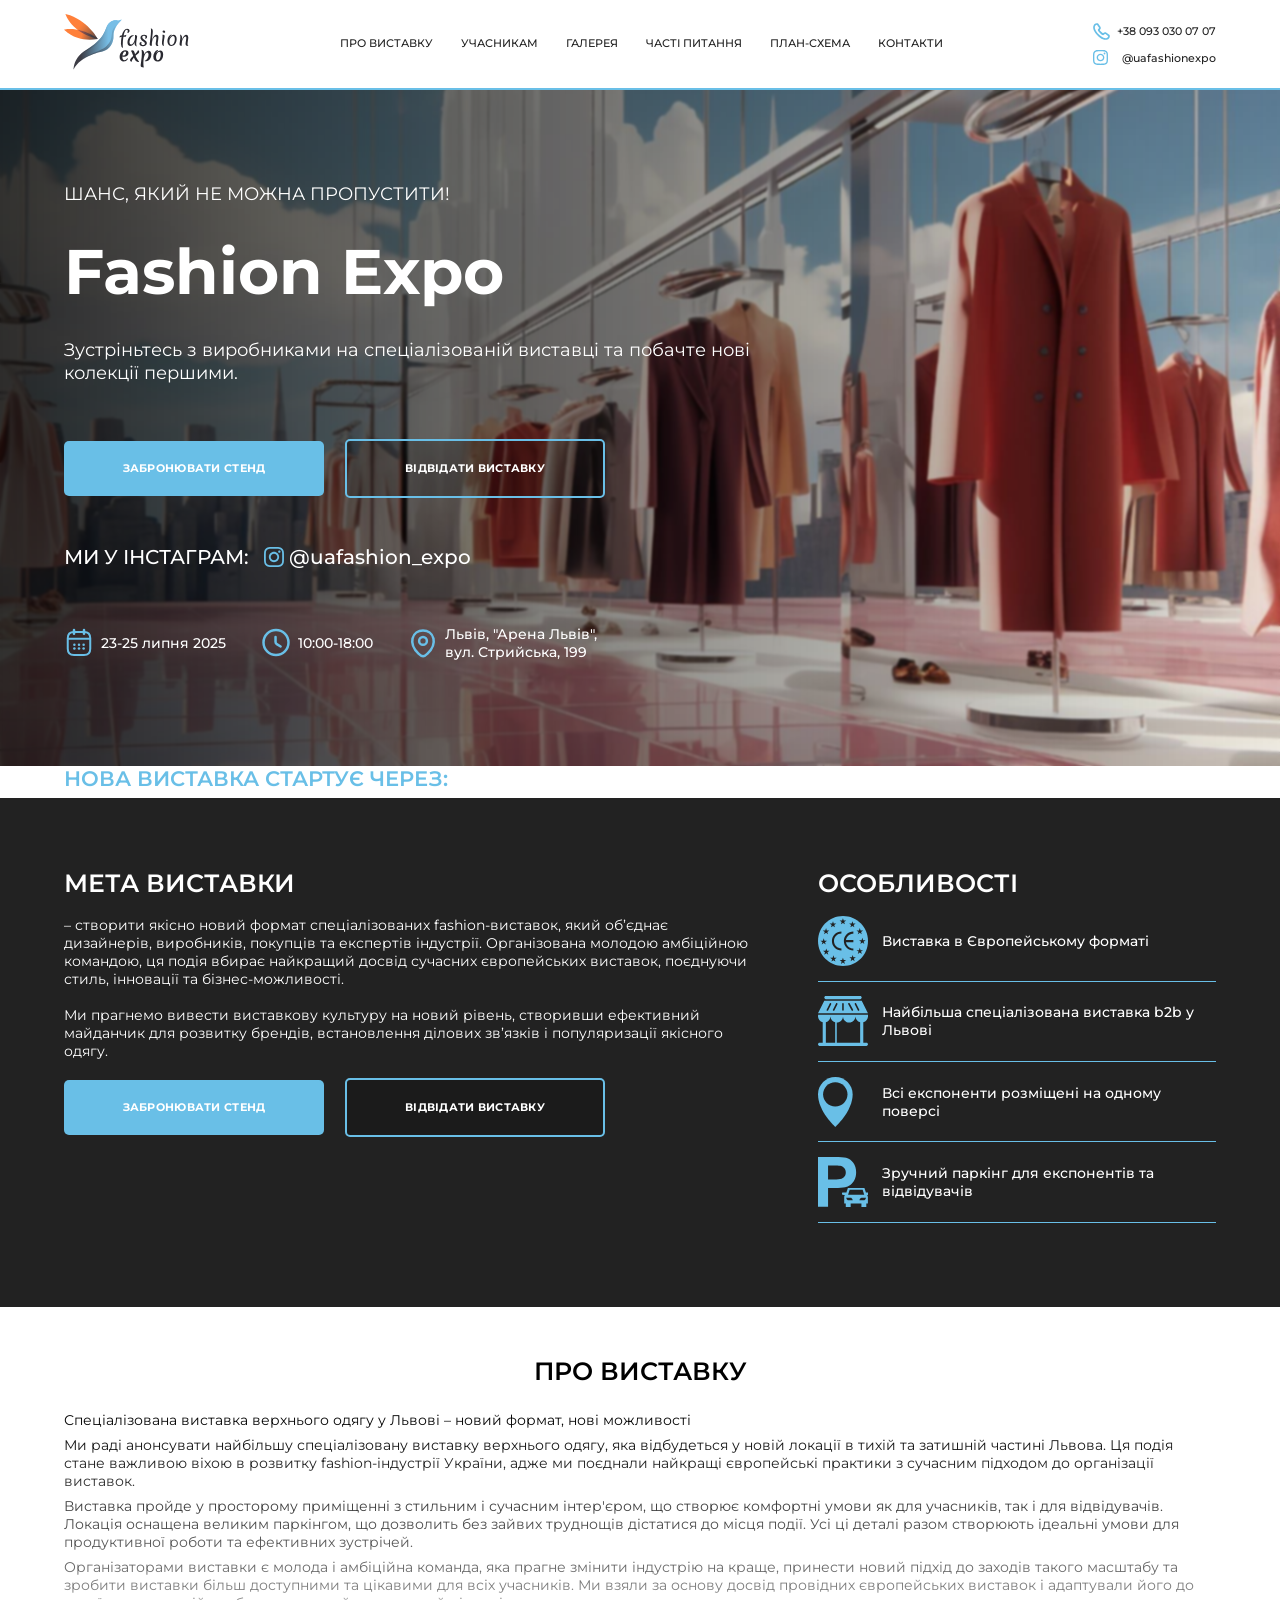
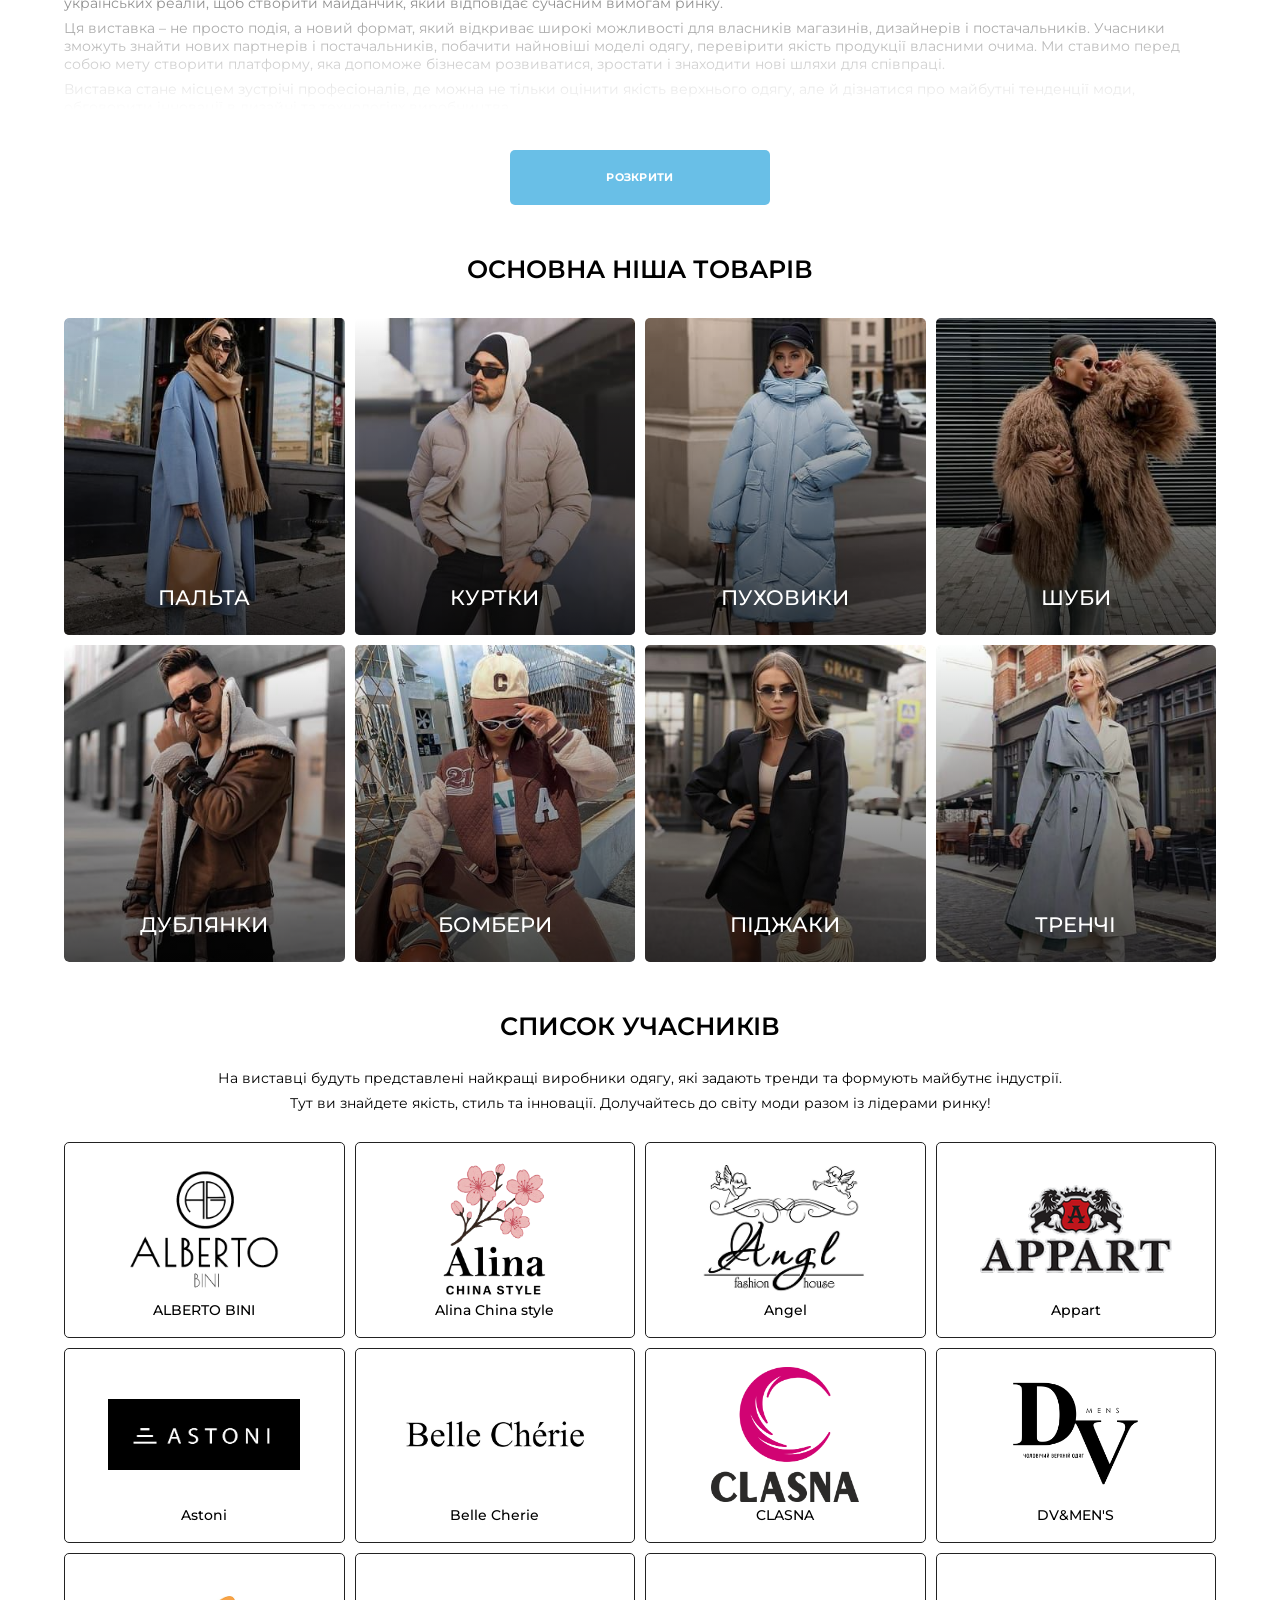
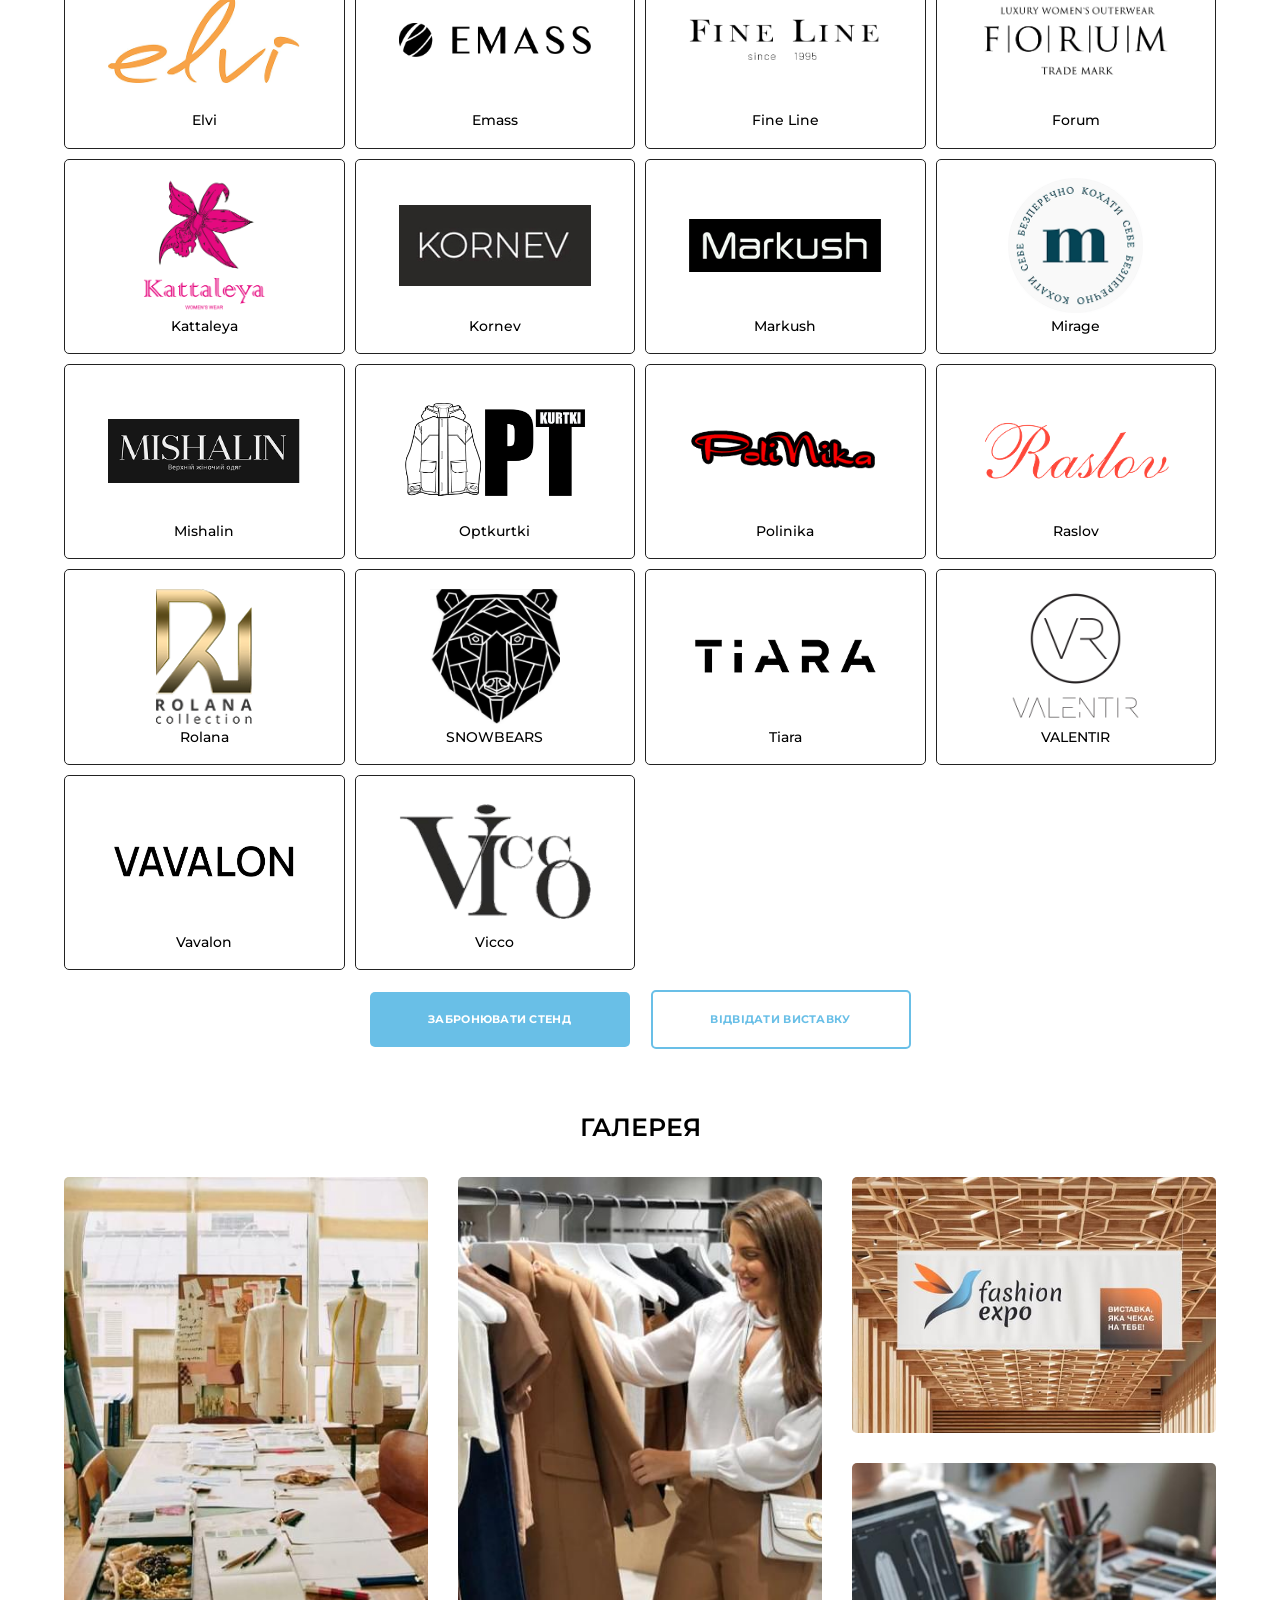
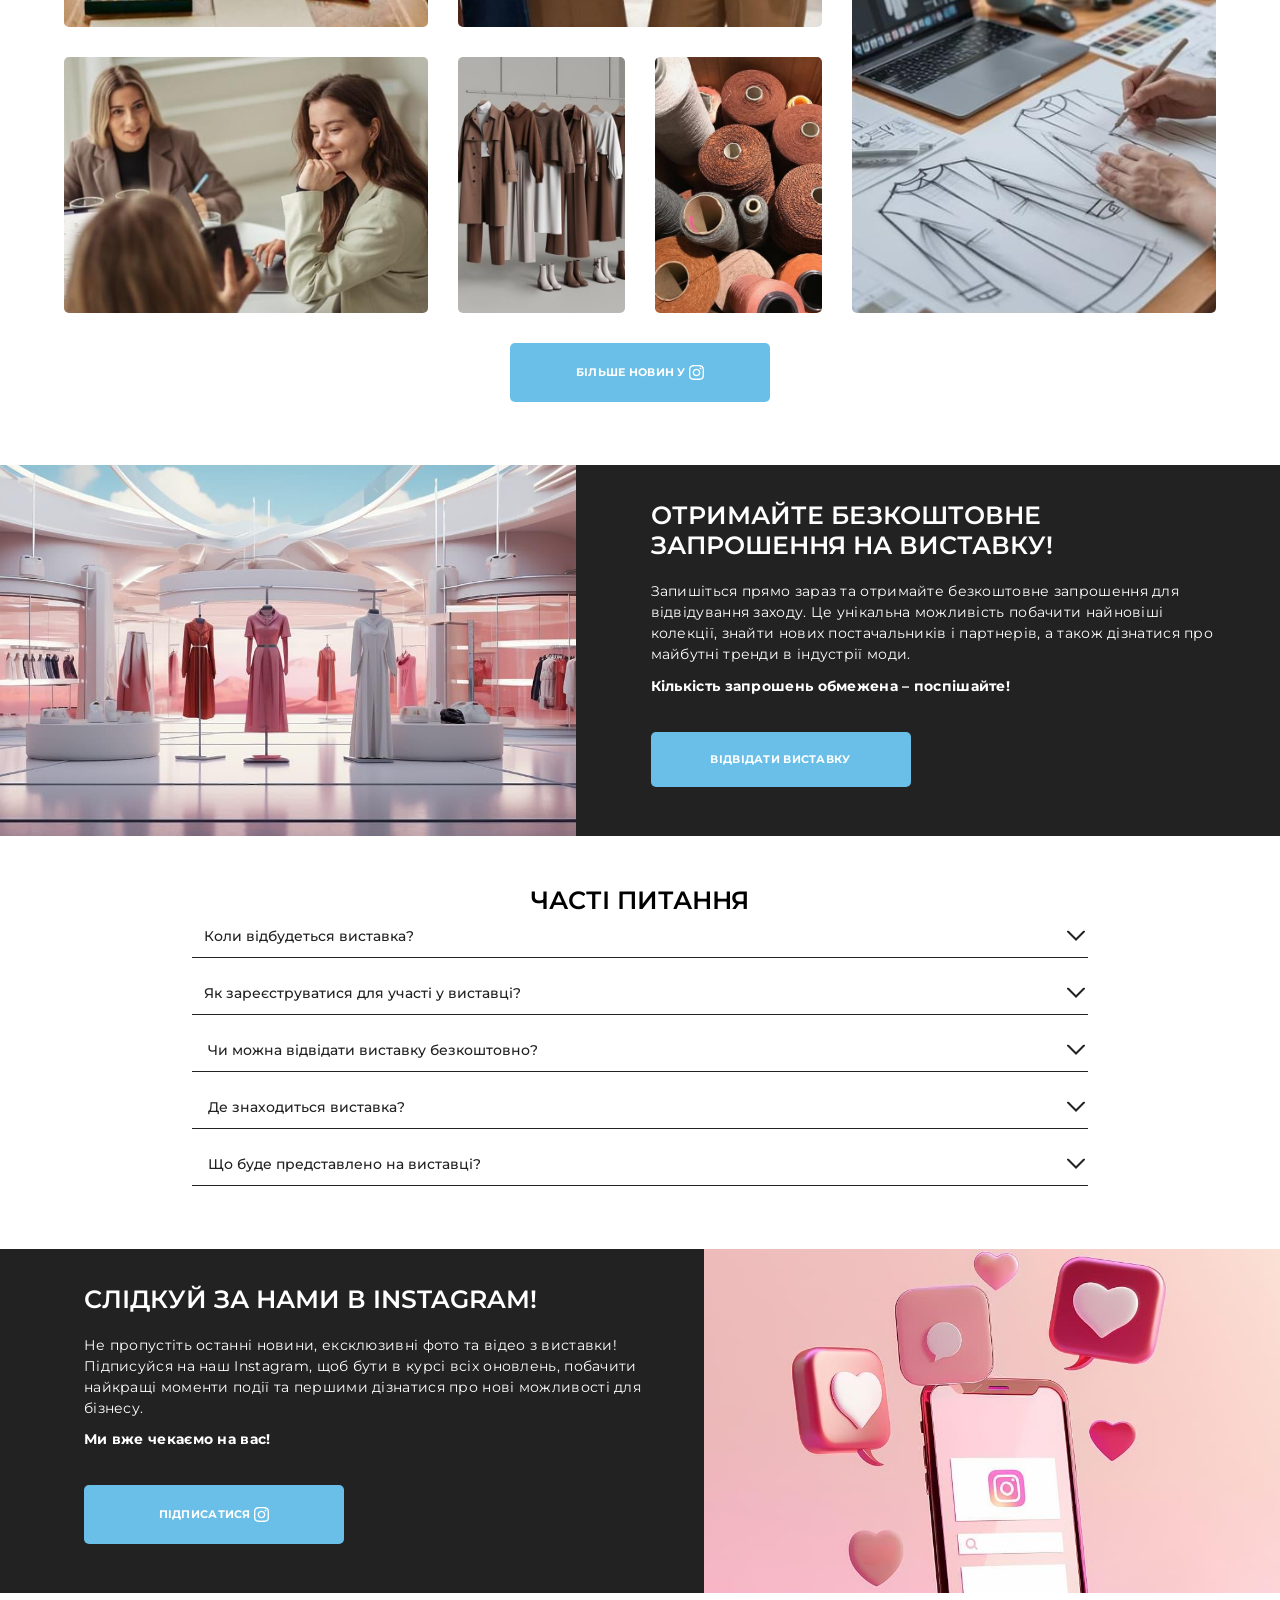
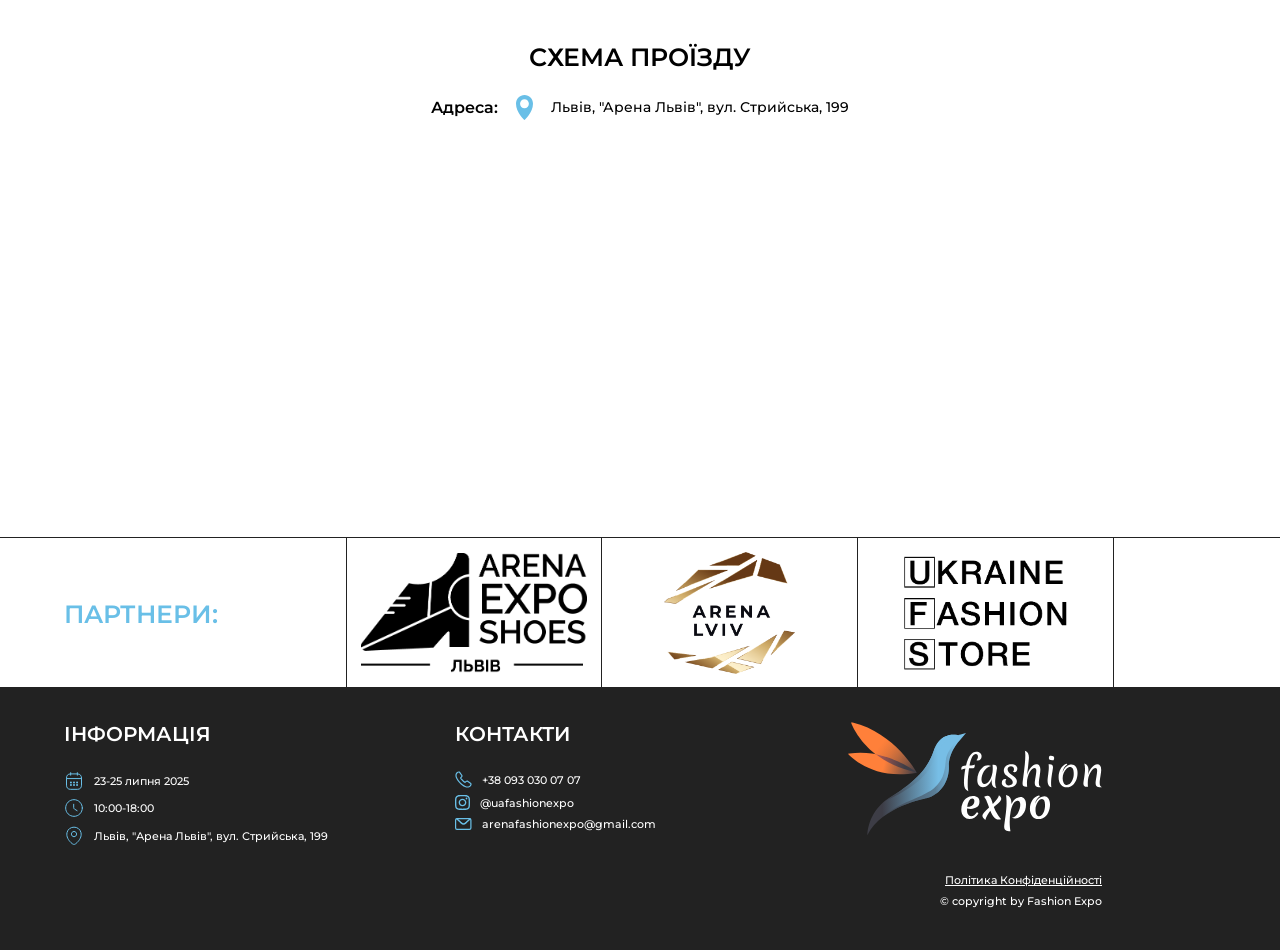
==== commit b3d68d2d: "img" ====
--- a/docs/index.html
+++ b/docs/index.html
@@ -1,8 +1,10 @@
 <!DOCTYPE html><html lang="en"><head><meta charset="UTF-8"><meta name="viewport" content="width=device-width, user-scalable=yes, initial-scale=1.0, maximum-scale=2.0, minimum-scale=1.0"><link rel="stylesheet" href="css/styles.css"><link rel="preconnect" href="https://fonts.googleapis.com"><link rel="preconnect" href="https://fonts.gstatic.com" crossorigin><link href="https://fonts.googleapis.com/css2?family=Montserrat:ital,wght@0,100..900;1,100..900&amp;display=swap" rel="stylesheet"><link rel="apple-touch-icon" sizes="57x57" href="img/apple-icon-57x57.png"><link rel="apple-touch-icon" sizes="60x60" href="img/apple-icon-60x60.png"><link rel="apple-touch-icon" sizes="72x72" href="img/apple-icon-72x72.png"><link rel="apple-touch-icon" sizes="76x76" href="img/apple-icon-76x76.png"><link rel="apple-touch-icon" sizes="114x114" href="img/apple-icon-114x114.png"><link rel="apple-touch-icon" sizes="120x120" href="img/apple-icon-120x120.png"><link rel="apple-touch-icon" sizes="144x144" href="img/apple-icon-144x144.png"><link rel="apple-touch-icon" sizes="152x152" href="img/apple-icon-152x152.png"><link rel="apple-touch-icon" sizes="180x180" href="img/apple-icon-180x180.png"><link rel="icon" type="image/png" sizes="192x192" href="img/android-icon-192x192.png"><link rel="icon" type="image/png" sizes="32x32" href="img/favicon-32x32.png"><link rel="icon" type="image/png" sizes="96x96" href="img/favicon-96x96.png"><link rel="icon" type="image/png" sizes="16x16" href="img/favicon-16x16.png"><meta name="msapplication-TileColor" content="#ffffff"><meta name="msapplication-TileImage" content="/ms-icon-144x144.png"><meta name="theme-color" content="#ffffff"><title>Fashion Expo - Зустріньтесь з виробниками на спеціалізованій виставці та побачте нові колекції першими.</title><script>(function(w,d,s,l,i){w[l]=w[l]||[];w[l].push({'gtm.start':new Date().getTime(),event:'gtm.js'});var f=d.getElementsByTagName(s)[0],j=d.createElement(s),dl=l!='dataLayer'?'&l='+l:'';j.async=true;j.src='https://www.googletagmanager.com/gtm.js?id='+i+dl;f.parentNode.insertBefore(j,f);})(window,document,'script','dataLayer','GTM-TWF9VDPJ');</script></head><body> <noscript><iframe src="https://www.googletagmanager.com/ns.html?id=GTM-TWF9VDPJ" height="0" width="0" style="display:none;visibility:hidden"></iframe></noscript><div class="successPopup" id="successPopup"><div> <svg xmlns="http://www.w3.org/2000/svg" height="50" viewBox="0 -960 960 960" width="50" fill="#5f6368"><path d="m424-296 282-282-56-56-226 226-114-114-56 56 170 170Zm56 216q-83 0-156-31.5T197-197q-54-54-85.5-127T80-480q0-83 31.5-156T197-763q54-54 127-85.5T480-880q83 0 156 31.5T763-763q54 54 85.5 127T880-480q0 83-31.5 156T763-197q-54 54-127 85.5T480-80Zm0-80q134 0 227-93t93-227q0-134-93-227t-227-93q-134 0-227 93t-93 227q0 134 93 227t227 93Zm0-320Z"/></svg></div><h2>Дані успішно відправлені!</h2></div><div class="wrapper privacy_page"><div class="cancel_popup"><a href="#"><svg xmlns="http://www.w3.org/2000/svg" width="22" height="22" viewBox="0 0 22 22" fill="none">
 <path d="M1 21L20.5816 1M21 21L1.41844 1" stroke="#121212" stroke-width="2" stroke-linecap="round"/>
-</svg> </a></div><h1>Політика конфіденційності</h1><p>Адміністрація сайту зобовʼязується зберігати вашу конфіденційність в Інтернеті. Наша політика заснована на умовах Загального регламента захисту данних Европейського союзу (GDPR). Цілі, в яких ми збираємо персональні дані: покращення роботи нашого сервісу, здійснення контактів з відвідувачами даного сайту, розсилка новин електронною поштою, надання інформації, яку запитував користувач, здійснення послуг, пов'язаних з напрямком діяльності даного сайту, а також для зазначених нижче дій.</p><p>Ми збираємо та використовуємо ваші персональні дані лише у випадку вашої добровільної згоди. За згодою ви дозволяєте нам збирати та використовувати такі дані: ім'я та прізвище, електронна пошта, номер телефону, дані облікових записів у соціальних мережах. Збір та обробка ваших даних проводиться відповідно до законів, що діють на території Європейського Союзу та в державі України.</p><p>Користувач, який надав свої персональні дані сайту має право на їх зміну та видалення, а також на відкликання своєї згоди з їх використанням. Термін, протягом якого зберігатимуться ваші персональні дані: час, необхідний для використання даних для основної діяльності сайту. Після завершення використання ваших даних адміністрація сайту видаляє їх. Для доступу до ваших персональних даних ви можете зв'язатися з адміністрацією сайту. Ми можемо передавати ваші особисті дані третій стороні тільки за вашою добровільною згодою, якщо вони були передані, то зміни даних в інших організаціях, не пов'язаних з нами, ми не можемо здійснити.</p><p>При відвідуванні вами сайту у базі даних зберігаються записи про вашу IP адресу, час відвідування, налаштування браузера, операційну систему, а також інша технічна інформація необхідна для коректного відображення вмісту сайту. За цими даними нам неможливо ідентифікувати особу відвідувача.</p><p>Для коректного відображення вмісту та зручності використання сайту ми використовуємо cookie файли. Це невеликі файли, які зберігаються на вашому пристрої. Вони допомагають сайту запам'ятати інформацію про вас, наприклад, якою мовою ви переглядаєте сайт і які сторінки ви вже відкривали, ця інформація буде корисна при наступному відвідуванні. Завдяки файлам cookie перегляд сайту стає значно зручнішим. Докладніше про ці файли ви можете  прочитати тут Ви можете налаштувати прийом або блокування cookie у браузері самостійно. Неможливість приймати cookie може обмежити працездатність сайту.</p></div><div class="wrapper shema_popup"><div class="cancel_shema"><a href="#"><svg xmlns="http://www.w3.org/2000/svg" width="22" height="22" viewBox="0 0 22 22" fill="none">
+</svg> </a></div><h1>Політика конфіденційності</h1><p>Адміністрація сайту зобовʼязується зберігати вашу конфіденційність в Інтернеті. Наша політика заснована на умовах Загального регламента захисту данних Европейського союзу (GDPR). Цілі, в яких ми збираємо персональні дані: покращення роботи нашого сервісу, здійснення контактів з відвідувачами даного сайту, розсилка новин електронною поштою, надання інформації, яку запитував користувач, здійснення послуг, пов'язаних з напрямком діяльності даного сайту, а також для зазначених нижче дій.</p><p>Ми збираємо та використовуємо ваші персональні дані лише у випадку вашої добровільної згоди. За згодою ви дозволяєте нам збирати та використовувати такі дані: ім'я та прізвище, електронна пошта, номер телефону, дані облікових записів у соціальних мережах. Збір та обробка ваших даних проводиться відповідно до законів, що діють на території Європейського Союзу та в державі України.</p><p>Користувач, який надав свої персональні дані сайту має право на їх зміну та видалення, а також на відкликання своєї згоди з їх використанням. Термін, протягом якого зберігатимуться ваші персональні дані: час, необхідний для використання даних для основної діяльності сайту. Після завершення використання ваших даних адміністрація сайту видаляє їх. Для доступу до ваших персональних даних ви можете зв'язатися з адміністрацією сайту. Ми можемо передавати ваші особисті дані третій стороні тільки за вашою добровільною згодою, якщо вони були передані, то зміни даних в інших організаціях, не пов'язаних з нами, ми не можемо здійснити.</p><p>При відвідуванні вами сайту у базі даних зберігаються записи про вашу IP адресу, час відвідування, налаштування браузера, операційну систему, а також інша технічна інформація необхідна для коректного відображення вмісту сайту. За цими даними нам неможливо ідентифікувати особу відвідувача.</p><p>Для коректного відображення вмісту та зручності використання сайту ми використовуємо cookie файли. Це невеликі файли, які зберігаються на вашому пристрої. Вони допомагають сайту запам'ятати інформацію про вас, наприклад, якою мовою ви переглядаєте сайт і які сторінки ви вже відкривали, ця інформація буде корисна при наступному відвідуванні. Завдяки файлам cookie перегляд сайту стає значно зручнішим. Докладніше про ці файли ви можете  прочитати тут Ви можете налаштувати прийом або блокування cookie у браузері самостійно. Неможливість приймати cookie може обмежити працездатність сайту.</p></div><div class="shema_popup"><div class="cancel_shema"><a href="#"><svg xmlns="http://www.w3.org/2000/svg" width="22" height="22" viewBox="0 0 22 22" fill="none">
 <path d="M1 21L20.5816 1M21 21L1.41844 1" stroke="#121212" stroke-width="2" stroke-linecap="round"/>
-</svg> </a></div><picture> <img src="img/shema.png" alt="План-схума гуртова виставка верхнього одягу"></picture><a class="zoom" href="#"><svg xmlns="http://www.w3.org/2000/svg" height="40px" viewBox="0 -960 960 960" width="40px" fill="#666666"><path d="M792-120.67 532.67-380q-30 25.33-69.64 39.67Q423.39-326 378.67-326q-108.44 0-183.56-75.17Q120-476.33 120-583.33t75.17-182.17q75.16-75.17 182.5-75.17 107.33 0 182.16 75.17 74.84 75.17 74.84 182.27 0 43.23-14 82.9-14 39.66-40.67 73l260 258.66-48 48Zm-414-272q79.17 0 134.58-55.83Q568-504.33 568-583.33q0-79-55.42-134.84Q457.17-774 378-774q-79.72 0-135.53 55.83-55.8 55.84-55.8 134.84t55.8 134.83q55.81 55.83 135.53 55.83Zm-34-76.66v-81.34h-81.33v-66.66H344V-698h66.67v80.67h80.66v66.66h-80.66v81.34H344Z"/></svg>   </a></div><a class="unzoom d-none" href="#"><svg xmlns="http://www.w3.org/2000/svg" height="40px" viewBox="0 -960 960 960" width="40px" fill="#666666"><path d="M792-120.67 532.67-380q-30 25.33-69.64 39.67Q423.39-326 378.67-326q-108.44 0-183.56-75.17Q120-476.33 120-583.33t75.17-182.17q75.16-75.17 182.5-75.17 107.33 0 182.16 75.17 74.84 75.17 74.84 182.27 0 43.23-14 82.9-14 39.66-40.67 73l260 258.66-48 48Zm-414-272q79.17 0 134.58-55.83Q568-504.33 568-583.33q0-79-55.42-134.84Q457.17-774 378-774q-79.72 0-135.53 55.83-55.8 55.84-55.8 134.84t55.8 134.83q55.81 55.83 135.53 55.83Zm-101.33-158v-66.66h200.66v66.66H276.67Z"/></svg> </a><div class="popup_customers popup"><h2>забронювати стенд</h2><div class="cancel_popup_cust"> <a href="#"><svg xmlns="http://www.w3.org/2000/svg" width="22" height="22" viewBox="0 0 22 22" fill="none">
+</svg> </a></div><picture> <img src="img/shema.png" alt="План-схума гуртова виставка верхнього одягу"></picture><a class="zoom" href="#"><svg xmlns="http://www.w3.org/2000/svg" height="40px" viewBox="0 -960 960 960" width="40px" fill="#666666"><path d="M792-120.67 532.67-380q-30 25.33-69.64 39.67Q423.39-326 378.67-326q-108.44 0-183.56-75.17Q120-476.33 120-583.33t75.17-182.17q75.16-75.17 182.5-75.17 107.33 0 182.16 75.17 74.84 75.17 74.84 182.27 0 43.23-14 82.9-14 39.66-40.67 73l260 258.66-48 48Zm-414-272q79.17 0 134.58-55.83Q568-504.33 568-583.33q0-79-55.42-134.84Q457.17-774 378-774q-79.72 0-135.53 55.83-55.8 55.84-55.8 134.84t55.8 134.83q55.81 55.83 135.53 55.83Zm-34-76.66v-81.34h-81.33v-66.66H344V-698h66.67v80.67h80.66v66.66h-80.66v81.34H344Z"/></svg>   </a></div><a class="unzoom d-none" href="#"><svg xmlns="http://www.w3.org/2000/svg" height="40px" viewBox="0 -960 960 960" width="40px" fill="#666666"><path d="M792-120.67 532.67-380q-30 25.33-69.64 39.67Q423.39-326 378.67-326q-108.44 0-183.56-75.17Q120-476.33 120-583.33t75.17-182.17q75.16-75.17 182.5-75.17 107.33 0 182.16 75.17 74.84 75.17 74.84 182.27 0 43.23-14 82.9-14 39.66-40.67 73l260 258.66-48 48Zm-414-272q79.17 0 134.58-55.83Q568-504.33 568-583.33q0-79-55.42-134.84Q457.17-774 378-774q-79.72 0-135.53 55.83-55.8 55.84-55.8 134.84t55.8 134.83q55.81 55.83 135.53 55.83Zm-101.33-158v-66.66h200.66v66.66H276.67Z"/></svg> </a><a class="cancel_fixed d-none" href="#"><svg xmlns="http://www.w3.org/2000/svg" width="22" height="22" viewBox="0 0 22 22" fill="none">
+<path d="M1 21L20.5816 1M21 21L1.41844 1" stroke="#121212" stroke-width="2" stroke-linecap="round"/>
+</svg> </a><div class="popup_customers popup"><h2>забронювати стенд</h2><div class="cancel_popup_cust"> <a href="#"><svg xmlns="http://www.w3.org/2000/svg" width="22" height="22" viewBox="0 0 22 22" fill="none">
 <path d="M1 21L20.5816 1M21 21L1.41844 1" stroke="#121212" stroke-width="2" stroke-linecap="round"/>
 </svg> </a></div><form action="sendcustomers.php" method="post"><div class="grid col-2"><label>Назва компанії*<input type="text" name="company" required oninput="this.value = this.value.replace(/[^a-zA-Zа-яА-ЯїЇєЄіІґҐ ]/g, '')"></label><label> Країна/місто*<input type="text" name="city" required oninput="this.value = this.value.replace(/[^a-zA-Zа-яА-ЯїЇєЄіІґҐ ]/g, '')"></label></div><div class="grid col-2"><label for="name"> Контактна особа*<input id="name" type="text" name="userName" minlength="3" maxlength="30" required oninput="this.value = this.value.replace(/[^a-zA-Zа-яА-ЯїЇєЄіІґҐ ]/g, '')"></label><label for="phone">Телефон*<input class="phoneInput inputMask" type="tel" name="userPhone" required maxlength="13"></label></div><div class="grid col-2"><label>E-mail*<input type="text" name="email" required></label><label>Код ЄДРПОУ*<input type="text" name="code" required oninput="this.value = this.value.replace(/[^0-9+]/g, '')"></label></div><p> <label>ФОП*<input type="text" name="fop" required></label></p><p> <label>Номер свідоцтва платника податку*<input type="text" name="sertificat" required oninput="this.value = this.value.replace(/[^0-9+]/g, '')"></label></p><p> <label>Продукція, яка буде представлена*<input type="text" name="products" required oninput="this.value = this.value.replace(/[^a-zA-Zа-яА-ЯїЇєЄіІґҐ ]+/g, '')"></label></p><div class="grid col-2"><div class="radio_btn"> <p>Тип площі:<label class="items-center"><input type="radio" name="ploshcha" value="обладнана площа"><span>обладнана площа</span></label><label class="items-center"><input type="radio" name="ploshcha" value="не обладнана площа"><span>не обладнана площа</span></label></p></div><p> <label>Бажана квадратура стенду м2*<input type="text" name="stend" required oninput="this.value = this.value.replace(/[^0-9+]/g, '')"></label></p></div><p><label class="items-center approve_container"><span class="parent"><input class="approve" type="checkbox" name="approve" value="Даю згоду на обробку персональних даних" checked><span></span></span>Даю згоду на обробку персональних даних</label></p><button class="cta blue_cta" type="submit" disabled>відправити</button></form></div><div class="popup_visitors popup"><h2>Відвідати виставку</h2><div class="cancel_popup_vis"><a href="#"><svg xmlns="http://www.w3.org/2000/svg" width="22" height="22" viewBox="0 0 22 22" fill="none">
 <path d="M1 21L20.5816 1M21 21L1.41844 1" stroke="#121212" stroke-width="2" stroke-linecap="round"/>
@@ -84,7 +86,7 @@
 </svg>Всі експоненти розміщені на одному поверсі</li><li class="flex items-center"><svg xmlns="http://www.w3.org/2000/svg" width="50" height="50" viewBox="0 0 50 50" fill="none">
 <path d="M0 49.8008V0H16.1355C22.2112 0 26.1952 0.298808 28.0877 0.796816C30.9761 1.59363 33.3665 3.18725 35.259 5.67729C37.1514 8.16733 38.1474 11.4542 38.1474 15.3387C38.1474 18.4263 37.5498 21.0159 36.4542 23.008C35.3586 25.0996 33.9642 26.6932 32.2709 27.8885C30.5777 29.0837 28.7849 29.8805 27.0916 30.2789C24.7012 30.7769 21.2151 30.9761 16.6335 30.9761H10.0598V49.8008H0ZM10.0598 8.46614V22.6096H15.5379C19.5219 22.6096 22.1116 22.3108 23.506 21.8128C24.8008 21.3147 25.8964 20.5179 26.6932 19.3227C27.49 18.2271 27.7889 16.9323 27.7889 15.4383C27.7889 13.6454 27.2908 12.1514 26.1952 10.9562C25.0996 9.76096 23.8048 9.06375 22.1116 8.76495C20.9163 8.56574 18.5259 8.46614 14.8406 8.46614H10.0598Z" fill="#69BFE7"/>
 <path d="M51.7928 35.5578H48.4063C48.2071 35.5578 48.1075 35.6574 48.0079 35.757L46.4143 30.9761H38.1473H29.8804L28.2868 35.757C28.1872 35.6574 28.0876 35.5578 27.8884 35.5578H24.5019C24.2031 35.5578 24.0039 35.757 24.0039 36.0558V37.1514C24.0039 37.4502 24.2031 37.6494 24.5019 37.6494L27.0916 38.3466C26.6931 38.5458 26.1951 39.0438 26.1951 40.1394C26.1951 42.2311 26.1951 46.4143 26.1951 46.4143H27.7888V50H32.6692V46.4143H38.0477H43.4262V50H48.3067V46.4143H49.9003C49.9003 46.4143 49.9003 42.2311 49.9003 40.1394C49.9003 39.1434 49.4023 38.6454 49.0039 38.3466L51.5936 37.6494C51.8924 37.6494 52.0916 37.4502 52.0916 37.1514V36.0558C52.2908 35.757 52.0916 35.5578 51.7928 35.5578ZM30.3784 43.3267C30.3784 43.3267 28.7848 43.3267 28.1872 40.737H32.5696C32.5696 40.737 34.1633 40.737 34.7609 43.3267H30.3784ZM30.0796 37.6494L31.6732 32.7689H44.6214L46.2151 37.6494H30.0796ZM45.8167 43.3267H41.4342C42.0318 40.737 43.6254 40.737 43.6254 40.737H48.0079C47.4103 43.3267 45.8167 43.3267 45.8167 43.3267Z" fill="#69BFE7"/>
-</svg>Зручний паркінг для експонентів та відвідувачів</li></ul></div></div></section><section class="wrapper about_expo" id="about"><div class="main_info"><h2>про виставку</h2><div class="hidden_text"> <div class="hidden_mask mask"></div><p>Спеціалізована виставка верхнього одягу у Львові – новий формат, нові можливості</p><p>Ми раді анонсувати найбільшу спеціалізовану виставку верхнього одягу, яка відбудеться у новій локації в тихій та затишній частині Львова. Ця подія стане важливою віхою в розвитку fashion-індустрії України, адже ми поєднали найкращі європейські практики з сучасним підходом до організації виставок.</p><p>Виставка пройде у просторому приміщенні з стильним і сучасним інтер'єром, що створює комфортні умови як для учасників, так і для відвідувачів. Локація оснащена великим паркінгом, що дозволить без зайвих труднощів дістатися до місця події. Усі ці деталі разом створюють ідеальні умови для продуктивної роботи та ефективних зустрічей.</p><p>Організаторами виставки є молода і амбіційна команда, яка прагне змінити індустрію на краще, принести новий підхід до заходів такого масштабу та зробити виставки більш доступними та цікавими для всіх учасників. Ми взяли за основу досвід провідних європейських виставок і адаптували його до українських реалій, щоб створити майданчик, який відповідає сучасним вимогам ринку.</p><p>Ця виставка – не просто подія, а новий формат, який відкриває широкі можливості для власників магазинів, дизайнерів і постачальників. Учасники зможуть знайти нових партнерів і постачальників, побачити найновіші моделі одягу, перевірити якість продукції власними очима. Ми ставимо перед собою мету створити платформу, яка допоможе бізнесам розвиватися, зростати і знаходити нові шляхи для співпраці.</p><p>Виставка стане місцем зустрічі професіоналів, де можна не тільки оцінити якість верхнього одягу, але й дізнатися про майбутні тенденції моди, обговорити інновації в дизайні та технологіях виробництва.</p><p>Ми віримо, що цей захід стане важливим кроком до розвитку індустрії моди в Україні, а також сприятиме зміцненню ділових зв’язків між виробниками та магазинами. Цей захід відкриває можливості для всіх, хто прагне бути на крок попереду та знайти нові перспективи для бізнесу.</p><p>Запрошуємо всіх власників магазинів, дизайнерів, виробників і просто тих, хто цікавиться модою, приєднатися до цієї важливої події. Не втрачайте шанс бути першими, хто побачить найновіші колекції і знайде надійних партнерів для розвитку свого бізнесу!</p></div><p class="wrapper cta_container"> <a class="readAll cta blue_cta" href="#">розкрити</a></p></div><div class="category_products"> <h2>Основна ніша товарів</h2><div class="grid col-4"> <div class="catecory_card"><span class="mask category_mask"></span><picture><img src="img/пальто.jpg" alt="Пальта"></picture><p class="abs_text">Пальта</p></div><div class="catecory_card"><span class="mask category_mask"></span><picture><img src="img/куртки.jpg" alt="Куртки"></picture><p class="abs_text">Куртки</p></div><div class="catecory_card"><span class="mask category_mask"></span><picture><img src="img/пуховики.jpg" alt="Пуховики"></picture><p class="abs_text">Пуховики</p></div><div class="catecory_card"><span class="mask category_mask"></span><picture><img src="img/шуби.jpg" alt="Шуби"></picture><p class="abs_text">Шуби</p></div><div class="catecory_card"><span class="mask category_mask"></span><picture><img src="img/дублянки.jpg" alt="Дублянки"></picture><p class="abs_text">Дублянки</p></div><div class="catecory_card"><span class="mask category_mask"></span><picture><img src="img/бомбери.jpg" alt="Бомбери"></picture><p class="abs_text">Бомбери</p></div><div class="catecory_card"><span class="mask category_mask"></span><picture><img src="img/піджаки.jpg" alt="Піджаки"></picture><p class="abs_text">Піджаки</p></div><div class="catecory_card"><span class="mask category_mask"></span><picture><img src="img/тренч.jpg" alt="Тренчі"></picture><p class="abs_text">Тренчі</p></div></div></div></section><section class="wrapper participants_container" id="participant"><h2>список учасників</h2><p>На виставці будуть представлені найкращі виробники одягу, які задають тренди та формують майбутнє індустрії.</p><p>Тут ви знайдете якість, стиль та інновації. Долучайтесь до світу моди разом із лідерами ринку!</p><div class="grid col-4"> <div><picture><img src="img/alberto_bini.png" alt="ALBERTO BINI"></picture><p class="abs_text">ALBERTO BINI</p></div><div><picture><img src="img/alina_china_style.png" alt="Alina China style"></picture><p class="abs_text">Alina China style</p></div><div><picture><img src="img/Ally.png" alt="Ally"></picture><p class="abs_text">Ally</p></div><div><picture><img src="img/Angl.png" alt="Angel"></picture><p class="abs_text">Angel</p></div><div><picture><img src="img/APRRT.png" alt="Appart"></picture><p class="abs_text">Appart</p></div><div><picture><img src="img/Astoni.png" alt="Astoni"></picture><p class="abs_text">Astoni</p></div><div><picture><img src="img/Belle_Cherie.png" alt="Belle Cherie"></picture><p class="abs_text">Belle Cherie</p></div><div><picture><img src="img/clasna.png" alt="CLASNA"></picture><p class="abs_text">CLASNA</p></div><div><picture><img src="img/DV.png" alt="DV&amp;MEN'S"></picture><p class="abs_text">DV&amp;MEN'S</p></div><div><picture><img src="img/Elvi.png" alt="Elvi"></picture><p class="abs_text">Elvi</p></div><div><picture><img src="img/EMASS.png" alt="Emass"></picture><p class="abs_text">Emass</p></div><div><picture><img src="img/Fine_line.png" alt="Fine Line"></picture><p class="abs_text">Fine Line</p></div><div><picture><img src="img/forum.png" alt="Forum"></picture><p class="abs_text">Forum</p></div><div><picture><img src="img/Kattaleya.png" alt="Kattaleya"></picture><p class="abs_text">Kattaleya</p></div><div><picture><img src="img/Kornev.png" alt="Kornev"></picture><p class="abs_text">Kornev</p></div><div><picture><img src="img/Markush.png" alt="Markush"></picture><p class="abs_text">Markush</p></div><div><picture><img src="img/Mirage.png" alt="Mirage"></picture><p class="abs_text">Mirage</p></div><div><picture><img src="img/Mishalin.png" alt="Mishalin"></picture><p class="abs_text">Mishalin</p></div><div><picture><img src="img/optkurtki.jpg" alt="Optkurtki"></picture><p class="abs_text">Optkurtki</p></div><div><picture><img src="img/Polinka.png" alt="Polinika"></picture><p class="abs_text">Polinika</p></div><div><picture><img src="img/Raslov.png" alt="Raslov"></picture><p class="abs_text">Raslov</p></div><div><picture><img src="img/Rolana.png" alt="Rolana"></picture><p class="abs_text">Rolana</p></div><div><picture><img src="img/Samanti.png" alt="Samanti"></picture><p class="abs_text">Samanti</p></div><div><picture><img src="img/snowbears.jpg" alt="SNOWBEARS"></picture><p class="abs_text">SNOWBEARS</p></div><div><picture><img src="img/Tiara.png" alt="Tiara"></picture><p class="abs_text">Tiara</p></div><div><picture><img src="img/valentir.png" alt="VALENTIR"></picture><p class="abs_text">VALENTIR</p></div><div><picture><img src="img/vavalon.png" alt="Vavalon"></picture><p class="abs_text">Vavalon</p></div><div><picture><img src="img/Vicco.png" alt="Vicco"></picture><p class="abs_text">Vicco</p></div></div><div class="items-center cta_container"><a class="cta blue_cta customers" href="#">забронювати стенд</a><a class="cta border_cta visitors" href="">відвідати виставку</a></div></section><section class="galery galery_desctop wrapper" id="galery"><h2>галерея</h2><div class="grid col-3"><div class="gal_1"><div class="item_large"><picture><img src="img/galery4.jpg" alt=""></picture></div><div class="item_medium"><picture><img src="img/galery7.jpg" alt=""></picture></div></div><div class="gal_2"><div class="item_large"><picture><img src="img/galery5.jpg" alt=""></picture></div><div class="small_cont"><div class="item_small"><picture><img src="img/galery1.jpg" alt=""></picture></div><div class="item_small"><picture><img src="img/galery3.jpg" alt=""></picture></div></div></div><div class="gal_3"><div class="item_medium"><img src="img/galery2.jpg" alt=""></div><div class="item_large"><picture><img src="img/galery6.jpg" alt=""></picture></div></div></div><div class="cta_container"><a class="cta blue_cta" href="https://www.instagram.com/uafashionexpo" target="blank"> більше новин у <svg xmlns="http://www.w3.org/2000/svg" width="15" height="15" viewBox="0 0 15 15" fill="none">
+</svg>Зручний паркінг для експонентів та відвідувачів</li></ul></div></div></section><section class="wrapper about_expo" id="about"><div class="main_info"><h2>про виставку</h2><div class="hidden_text"> <div class="hidden_mask mask"></div><p>Спеціалізована виставка верхнього одягу у Львові – новий формат, нові можливості</p><p>Ми раді анонсувати найбільшу спеціалізовану виставку верхнього одягу, яка відбудеться у новій локації в тихій та затишній частині Львова. Ця подія стане важливою віхою в розвитку fashion-індустрії України, адже ми поєднали найкращі європейські практики з сучасним підходом до організації виставок.</p><p>Виставка пройде у просторому приміщенні з стильним і сучасним інтер'єром, що створює комфортні умови як для учасників, так і для відвідувачів. Локація оснащена великим паркінгом, що дозволить без зайвих труднощів дістатися до місця події. Усі ці деталі разом створюють ідеальні умови для продуктивної роботи та ефективних зустрічей.</p><p>Організаторами виставки є молода і амбіційна команда, яка прагне змінити індустрію на краще, принести новий підхід до заходів такого масштабу та зробити виставки більш доступними та цікавими для всіх учасників. Ми взяли за основу досвід провідних європейських виставок і адаптували його до українських реалій, щоб створити майданчик, який відповідає сучасним вимогам ринку.</p><p>Ця виставка – не просто подія, а новий формат, який відкриває широкі можливості для власників магазинів, дизайнерів і постачальників. Учасники зможуть знайти нових партнерів і постачальників, побачити найновіші моделі одягу, перевірити якість продукції власними очима. Ми ставимо перед собою мету створити платформу, яка допоможе бізнесам розвиватися, зростати і знаходити нові шляхи для співпраці.</p><p>Виставка стане місцем зустрічі професіоналів, де можна не тільки оцінити якість верхнього одягу, але й дізнатися про майбутні тенденції моди, обговорити інновації в дизайні та технологіях виробництва.</p><p>Ми віримо, що цей захід стане важливим кроком до розвитку індустрії моди в Україні, а також сприятиме зміцненню ділових зв’язків між виробниками та магазинами. Цей захід відкриває можливості для всіх, хто прагне бути на крок попереду та знайти нові перспективи для бізнесу.</p><p>Запрошуємо всіх власників магазинів, дизайнерів, виробників і просто тих, хто цікавиться модою, приєднатися до цієї важливої події. Не втрачайте шанс бути першими, хто побачить найновіші колекції і знайде надійних партнерів для розвитку свого бізнесу!</p></div><p class="wrapper cta_container"> <a class="readAll cta blue_cta" href="#">розкрити</a></p></div><div class="category_products"> <h2>Основна ніша товарів</h2><div class="grid col-4"> <div class="catecory_card"><span class="mask category_mask"></span><picture><img src="img/пальто.jpg" alt="Пальта"></picture><p class="abs_text">Пальта</p></div><div class="catecory_card"><span class="mask category_mask"></span><picture><img src="img/куртки.jpg" alt="Куртки"></picture><p class="abs_text">Куртки</p></div><div class="catecory_card"><span class="mask category_mask"></span><picture><img src="img/пуховики.jpg" alt="Пуховики"></picture><p class="abs_text">Пуховики</p></div><div class="catecory_card"><span class="mask category_mask"></span><picture><img src="img/шуби.jpg" alt="Шуби"></picture><p class="abs_text">Шуби</p></div><div class="catecory_card"><span class="mask category_mask"></span><picture><img src="img/дублянки.jpg" alt="Дублянки"></picture><p class="abs_text">Дублянки</p></div><div class="catecory_card"><span class="mask category_mask"></span><picture><img src="img/бомбери.jpg" alt="Бомбери"></picture><p class="abs_text">Бомбери</p></div><div class="catecory_card"><span class="mask category_mask"></span><picture><img src="img/піджаки.jpg" alt="Піджаки"></picture><p class="abs_text">Піджаки</p></div><div class="catecory_card"><span class="mask category_mask"></span><picture><img src="img/тренч.jpg" alt="Тренчі"></picture><p class="abs_text">Тренчі</p></div></div></div></section><section class="wrapper participants_container" id="participant"><h2>список учасників</h2><p>На виставці будуть представлені найкращі виробники одягу, які задають тренди та формують майбутнє індустрії.</p><p>Тут ви знайдете якість, стиль та інновації. Долучайтесь до світу моди разом із лідерами ринку!</p><div class="grid col-4"> <div><picture><img src="img/alberto_bini.png" alt="ALBERTO BINI"></picture><p class="abs_text">ALBERTO BINI</p></div><div><picture><img src="img/alina_china_style.png" alt="Alina China style"></picture><p class="abs_text">Alina China style</p></div><div><picture><img src="img/Angl.png" alt="Angel"></picture><p class="abs_text">Angel</p></div><div><picture><img src="img/APRRT.png" alt="Appart"></picture><p class="abs_text">Appart</p></div><div><picture><img src="img/Astoni.png" alt="Astoni"></picture><p class="abs_text">Astoni</p></div><div><picture><img src="img/Belle_Cherie.png" alt="Belle Cherie"></picture><p class="abs_text">Belle Cherie</p></div><div><picture><img src="img/clasna.png" alt="CLASNA"></picture><p class="abs_text">CLASNA</p></div><div><picture><img src="img/DV.png" alt="DV&amp;MEN'S"></picture><p class="abs_text">DV&amp;MEN'S</p></div><div><picture><img src="img/Elvi.png" alt="Elvi"></picture><p class="abs_text">Elvi</p></div><div><picture><img src="img/EMASS.png" alt="Emass"></picture><p class="abs_text">Emass</p></div><div><picture><img src="img/Fine_line.png" alt="Fine Line"></picture><p class="abs_text">Fine Line</p></div><div><picture><img src="img/forum.png" alt="Forum"></picture><p class="abs_text">Forum</p></div><div><picture><img src="img/Kattaleya.png" alt="Kattaleya"></picture><p class="abs_text">Kattaleya</p></div><div><picture><img src="img/Kornev.png" alt="Kornev"></picture><p class="abs_text">Kornev</p></div><div><picture><img src="img/Markush.png" alt="Markush"></picture><p class="abs_text">Markush</p></div><div><picture><img src="img/Mirage.png" alt="Mirage"></picture><p class="abs_text">Mirage</p></div><div><picture><img src="img/Mishalin.png" alt="Mishalin"></picture><p class="abs_text">Mishalin</p></div><div><picture><img src="img/optkurtki.jpg" alt="Optkurtki"></picture><p class="abs_text">Optkurtki</p></div><div><picture><img src="img/Polinka.png" alt="Polinika"></picture><p class="abs_text">Polinika</p></div><div><picture><img src="img/Raslov.png" alt="Raslov"></picture><p class="abs_text">Raslov</p></div><div><picture><img src="img/Rolana.png" alt="Rolana"></picture><p class="abs_text">Rolana</p></div><div><picture><img src="img/snowbears.jpg" alt="SNOWBEARS"></picture><p class="abs_text">SNOWBEARS</p></div><div><picture><img src="img/Tiara.png" alt="Tiara"></picture><p class="abs_text">Tiara</p></div><div><picture><img src="img/valentir.png" alt="VALENTIR"></picture><p class="abs_text">VALENTIR</p></div><div><picture><img src="img/vavalon.png" alt="Vavalon"></picture><p class="abs_text">Vavalon</p></div><div><picture><img src="img/Vicco.png" alt="Vicco"></picture><p class="abs_text">Vicco</p></div></div><div class="items-center cta_container"><a class="cta blue_cta customers" href="#">забронювати стенд</a><a class="cta border_cta visitors" href="">відвідати виставку</a></div></section><section class="galery galery_desctop wrapper" id="galery"><h2>галерея</h2><div class="grid col-3"><div class="gal_1"><div class="item_large"><picture><img src="img/galery4.jpg" alt=""></picture></div><div class="item_medium"><picture><img src="img/galery7.jpg" alt=""></picture></div></div><div class="gal_2"><div class="item_large"><picture><img src="img/galery5.jpg" alt=""></picture></div><div class="small_cont"><div class="item_small"><picture><img src="img/galery1.jpg" alt=""></picture></div><div class="item_small"><picture><img src="img/galery3.jpg" alt=""></picture></div></div></div><div class="gal_3"><div class="item_medium"><img src="img/galery2.jpg" alt=""></div><div class="item_large"><picture><img src="img/galery6.jpg" alt=""></picture></div></div></div><div class="cta_container"><a class="cta blue_cta" href="https://www.instagram.com/uafashionexpo" target="blank"> більше новин у <svg xmlns="http://www.w3.org/2000/svg" width="15" height="15" viewBox="0 0 15 15" fill="none">
 <path d="M7.5044 1.35085C9.50948 1.35085 9.74692 1.35964 10.5355 1.3948C11.2683 1.42704 11.6641 1.55011 11.9279 1.65267C12.2767 1.78746 12.5288 1.95155 12.7897 2.21235C13.0535 2.47607 13.2148 2.72514 13.3496 3.07384C13.4522 3.33757 13.5753 3.73608 13.6076 4.46572C13.6428 5.25689 13.6516 5.49424 13.6516 7.49561C13.6516 9.4999 13.6428 9.73726 13.6076 10.5255C13.5753 11.2581 13.4522 11.6536 13.3496 11.9174C13.2148 12.2661 13.0506 12.5181 12.7897 12.7789C12.5259 13.0426 12.2767 13.2038 11.9279 13.3385C11.6641 13.4411 11.2654 13.5642 10.5355 13.5964C9.74399 13.6316 9.50655 13.6404 7.5044 13.6404C5.49932 13.6404 5.26187 13.6316 4.47332 13.5964C3.74047 13.5642 3.34473 13.4411 3.08091 13.3385C2.73207 13.2038 2.47997 13.0397 2.21907 12.7789C1.95525 12.5151 1.79402 12.2661 1.65918 11.9174C1.55658 11.6536 1.43346 11.2551 1.40121 10.5255C1.36603 9.73432 1.35724 9.49697 1.35724 7.49561C1.35724 5.49131 1.36603 5.25396 1.40121 4.46572C1.43346 3.73315 1.55658 3.33757 1.65918 3.07384C1.79402 2.72514 1.95818 2.47314 2.21907 2.21235C2.4829 1.94862 2.73207 1.78746 3.08091 1.65267C3.34473 1.55011 3.7434 1.42704 4.47332 1.3948C5.26187 1.35964 5.49932 1.35085 7.5044 1.35085ZM7.5044 0C5.46707 0 5.21204 0.00879078 4.41176 0.0439539C3.61442 0.079117 3.06625 0.208048 2.59136 0.392655C2.09595 0.586052 1.67676 0.840985 1.2605 1.26001C0.841313 1.67611 0.586281 2.09514 0.392808 2.58742C0.20813 3.06505 0.0791479 3.61008 0.0439711 4.40711C0.00879422 5.21 0 5.46493 0 7.50147C0 9.538 0.00879422 9.79293 0.0439711 10.5929C0.0791479 11.3899 0.20813 11.9379 0.392808 12.4126C0.586281 12.9078 0.841313 13.3268 1.2605 13.7429C1.67676 14.159 2.09595 14.4169 2.58843 14.6073C3.06625 14.792 3.61149 14.9209 4.40883 14.956C5.20911 14.9912 5.46414 15 7.50147 15C9.53879 15 9.79382 14.9912 10.5941 14.956C11.3914 14.9209 11.9396 14.792 12.4145 14.6073C12.907 14.4169 13.3262 14.159 13.7424 13.7429C14.1587 13.3268 14.4166 12.9078 14.6072 12.4155C14.7919 11.9379 14.9209 11.3929 14.956 10.5958C14.9912 9.79586 15 9.54093 15 7.5044C15 5.46787 14.9912 5.21293 14.956 4.41297C14.9209 3.61594 14.7919 3.06798 14.6072 2.59328C14.4225 2.09514 14.1675 1.67611 13.7483 1.26001C13.332 0.843915 12.9128 0.586052 12.4204 0.395585C11.9425 0.210979 11.3973 0.0820473 10.6 0.0468842C9.79676 0.00879078 9.54172 0 7.5044 0Z" fill="white"/>
 <path d="M7.50443 3.64795C5.37623 3.64795 3.64963 5.37387 3.64963 7.50124C3.64963 9.62861 5.37623 11.3545 7.50443 11.3545C9.63263 11.3545 11.3592 9.62861 11.3592 7.50124C11.3592 5.37387 9.63263 3.64795 7.50443 3.64795ZM7.50443 10.0008C6.12373 10.0008 5.00394 8.88139 5.00394 7.50124C5.00394 6.12109 6.12373 5.00173 7.50443 5.00173C8.88512 5.00173 10.0049 6.12109 10.0049 7.50124C10.0049 8.88139 8.88512 10.0008 7.50443 10.0008Z" fill="white"/>
 <path d="M12.4116 3.49578C12.4116 3.99393 12.007 4.39537 11.5116 4.39537C11.0133 4.39537 10.6117 3.991 10.6117 3.49578C10.6117 2.99764 11.0162 2.59619 11.5116 2.59619C12.007 2.59619 12.4116 3.00057 12.4116 3.49578Z" fill="white"/>
--- a/docs/css/styles.css
+++ b/docs/css/styles.css
@@ -1 +1 @@
-@font-face{font-family:Gotham;src:url(../fonts/Gotham-Book.woff2) format("woff2"),url(../fonts/Gotham-Book.woff) format("woff"),url(../fonts/Gotham-Book.ttf) format("truetype");font-weight:400;font-style:normal;font-display:swap}@font-face{font-family:Gotham;src:url(../fonts/Gotham-Bold.woff2) format("woff2"),url(../fonts/Gotham-Bold.woff) format("woff"),url(../fonts/Gotham-Bold.ttf) format("truetype");font-weight:700;font-style:normal;font-display:swap}@font-face{font-family:Gotham;src:url(../fonts/Gotham-Black.woff2) format("woff2"),url(../fonts/Gotham-Black.woff) format("woff"),url(../fonts/Gotham-Black.ttf) format("truetype");font-weight:900;font-style:normal;font-display:swap}@font-face{font-family:Gotham;src:url(../fonts/Gotham-Light.woff2) format("woff2"),url(../fonts/Gotham-Light.woff) format("woff"),url(../fonts/Gotham-Light.ttf) format("truetype");font-weight:300;font-style:normal;font-display:swap}@font-face{font-family:Gotham;src:url(../fonts/Gotham-Medium.woff2) format("woff2"),url(../fonts/Gotham-Medium.woff) format("woff"),url(../fonts/Gotham-Medium.ttf) format("truetype");font-weight:500;font-style:normal;font-display:swap}header{padding-top:110rem}.header{position:fixed;top:0;left:0;width:100%;padding:20rem 0;border-bottom:2px solid #69bfe7;background-color:#fff;z-index:5}.header>div{position:relative}.logo_mobile{position:relative;padding:20rem 20rem 0}.logo img,.logo_mobile img{max-width:140rem}.logo a,.logo_mobile a{-webkit-column-gap:8rem;-moz-column-gap:8rem;column-gap:8rem;color:#222}.logo span,.logo_mobile span{display:block}.logo span:first-child,.logo_mobile span:first-child{font-size:50rem;font-weight:700}.logo span:last-child,.logo_mobile span:last-child{font-size:20rem;font-weight:400;text-transform:uppercase}.desctop_contacts{display:none}.nav{position:fixed;top:0;right:-100%;width:80vw;height:100vh;z-index:10;background-color:#fff;-webkit-transition:all .5s ease;-o-transition:all .5s ease;transition:all .5s ease}.nav .cta_container{padding:0 20rem}.nav .cta{padding:25rem 18rem}.nav .border_cta{color:#69bfe7;background-color:rgba(0,0,0,0)}.mobile_contacts_menu{position:absolute;bottom:0;left:0;width:100%;padding:40rem 20rem 70rem}.mobile_contacts_menu a,.mobile_contacts_menu p{gap:8px;color:#fff;margin-bottom:10px}.mobile_contacts_menu a:last-child,.mobile_contacts_menu p:last-child{padding-top:5rem}.menu{padding:25rem 20rem;color:#222;text-transform:uppercase}.menu a{position:relative;display:block;font-size:22rem;padding:5rem 0;line-height:2em;color:#222;border-bottom:1px solid #222}.menu a:hover{color:#fff;background-color:#69bfe7}.mobile_contacts a{display:-webkit-box;display:-ms-flexbox;display:flex;-webkit-box-pack:start;-ms-flex-pack:start;justify-content:flex-start}.header_contacts a,.mobile_contacts a{gap:5rem;color:#222;-webkit-transition:all .5 ease;-o-transition:all .5 ease;transition:all .5 ease}.header_contacts a:hover,.mobile_contacts a:hover{-webkit-transform:scale(1.1);-ms-transform:scale(1.1);transform:scale(1.1)}.dark-bgc,.dark-bgc-popup,.dark-shema,.dark-succes{display:none;position:fixed;top:0;left:0;width:100%;height:100%;background-color:rgba(0,0,0,.2);-webkit-backdrop-filter:blur(4px);backdrop-filter:blur(4px);z-index:3}.zoom{position:absolute;bottom:0;right:10px}.unzoom{display:none;position:fixed;bottom:20px;right:20px;z-index:50}.burger{width:30px;height:100%;cursor:pointer}a.cancel{position:absolute;top:30px;right:20px;cursor:pointer}.header_contacts{display:-webkit-box;display:-ms-flexbox;display:flex;-webkit-column-gap:30rem;-moz-column-gap:30rem;column-gap:30rem}.header_contacts a{gap:10rem;color:#222;font-size:16rem}.header_contacts a:nth-child(2){display:none}.zaproshenia,.zaproshenia_inst{position:relative;padding:30rem 0}.bgc_container,.bgc_container_inst{min-height:50vh;background:url(../img/store.jpg) no-repeat 35%/cover}.bgc_container_inst{background:url(../img/ins_block.jpg) no-repeat 35%/cover}.zaproshenia::before{left:0}.zaproshenia_inst .text_container{max-width:705px}.text_container h2{text-align:left;padding-bottom:30rem}.text_container p{font-weight:400;line-height:1.5em;letter-spacing:.3px;margin-bottom:15rem}.text_container p:nth-child(3){margin-bottom:50rem}section.skheme{padding:70rem 0}section.skheme .flex{gap:20rem}section.skheme>.flex{-ms-flex-wrap:wrap;flex-wrap:wrap;padding:32rem 0 26rem}section.skheme h3{font-weight:600}.adress_container{display:-webkit-box;display:-ms-flexbox;display:flex}.map{position:relative;min-height:500rem;border-radius:5px;overflow:hidden}.map iframe{position:absolute;top:-72px;left:0;border:none;width:100%;height:130%}*{margin:0;padding:0;-webkit-box-sizing:border-box;box-sizing:border-box}html{font-size:.7px;scroll-behavior:smooth}body{position:relative;font-size:20rem;font-weight:500;font-family:Montserrat}h1{padding:30rem 0;font-size:45rem;font-weight:700}h2{font-size:20px;font-weight:600;text-transform:uppercase;text-align:center}ul{list-style:none}a{-webkit-transition:all .5s ease;-o-transition:all .5s ease;transition:all .5s ease;text-decoration:none}form button:disabled{background-color:#ccc}input,textarea{-webkit-appearance:none;-moz-appearance:none;appearance:none;width:100%;outline:0}textarea{resize:vertical}.wrapper{width:95%;margin:0 auto;padding:0 15rem}.text_center{text-align:center}.pos-r{position:relative}.flex{display:-webkit-box;display:-ms-flexbox;display:flex}.flex-between{display:-webkit-box;display:-ms-flexbox;display:flex;-webkit-box-pack:justify;-ms-flex-pack:justify;justify-content:space-between}.grid{display:grid}.items-center{-webkit-box-align:center;-ms-flex-align:center;align-items:center}img{width:100%;height:100%;-o-object-fit:cover;object-fit:cover;-o-object-position:center;object-position:center}.dark_bg{color:#fff;background-color:#222}.dark-bgc{display:none;position:fixed;top:0;left:0;width:100%;height:100%;background-color:rgba(0,0,0,.3);-webkit-backdrop-filter:blur(4px);backdrop-filter:blur(4px);z-index:3}.gallery{min-height:80vh;grid-template-columns:repeat(3,1fr);grid-template-rows:auto}.item{background-color:#ccc;border:1px solid #000}.main_container{position:relative;padding:45px 0;color:#fff;background:#222 url(../img/main_bg.jpg) no-repeat center/cover;display:-webkit-box;display:-ms-flexbox;display:flex;-webkit-box-orient:vertical;-webkit-box-direction:normal;-ms-flex-direction:column;flex-direction:column;-webkit-box-pack:center;-ms-flex-pack:center;justify-content:center}.mask{position:absolute;top:0;left:0;width:100%;height:100%}.mask_bg{background:-webkit-gradient(linear,right top,left top,from(rgba(0,0,0,.05)),to(rgba(0,0,0,.8)));background:-o-linear-gradient(right,rgba(0,0,0,.05) 0,rgba(0,0,0,.8) 100%);background:linear-gradient(270deg,rgba(0,0,0,.05) 0,rgba(0,0,0,.8) 100%);-webkit-backdrop-filter:blur(1px);backdrop-filter:blur(1px)}.text_main_container{position:relative;z-index:2}.text_main_container>p{font-size:12px;font-weight:400}.text_main_container>p:nth-child(3){padding-bottom:50rem}.header_one{font-size:16rem;text-transform:uppercase}.cta_container{-webkit-box-pack:center;-ms-flex-pack:center;justify-content:center}.cta{display:-webkit-box;display:-ms-flexbox;display:flex;-webkit-box-pack:center;-ms-flex-pack:center;justify-content:center;-webkit-box-align:center;-ms-flex-align:center;align-items:center;gap:5rem;max-height:60px;margin-bottom:20rem;padding:19px 18px;color:#fff;text-align:center;font-size:12px;font-weight:700;line-height:1em;letter-spacing:.28px;text-transform:uppercase;border-radius:5px}.blue_cta{background-color:#69bfe7}.blue_cta:hover{background-color:#3898c5}.border_cta{border-radius:5px;border:2px solid #69bfe7;background:rgba(0,0,0,.2)}.border_cta:hover{background-color:#69bfe7}.date_container{display:block;padding-top:30rem}.date_container p{-webkit-column-gap:10rem;-moz-column-gap:10rem;column-gap:10rem;font-size:20rem}.count_container{text-align:center;padding:20rem 0}.count_container>div{-ms-flex-wrap:wrap;flex-wrap:wrap;-webkit-box-pack:center;-ms-flex-pack:center;justify-content:center}.count_container p{padding-bottom:10rem;color:#69bfe7;font-size:25rem;font-weight:600;text-transform:uppercase}.count p{padding:0;line-height:1em;min-width:80px;text-align:center;color:#222}.count p span:last-child{display:block;padding:0 15rem;font-size:16rem}.count p+p{border-left:1px solid #222}.reverse{display:-webkit-box;display:-ms-flexbox;display:flex;-webkit-box-orient:vertical;-webkit-box-direction:normal;-ms-flex-direction:column;flex-direction:column}.mobile_inst{padding:47rem 0 0 0}.mobile_inst p{font-size:15px;text-transform:uppercase;-webkit-box-pack:center;-ms-flex-pack:center;justify-content:center;gap:15px}.mobile_inst p a{text-transform:none;color:#fff;gap:5px}.mobile_inst p a svg{width:15px;height:15px}.pad-100{padding:40rem 0}.main_text{padding-bottom:33rem}.main_text p{font-weight:400}.meta{-ms-flex-wrap:wrap;flex-wrap:wrap;gap:50rem;-webkit-box-pack:center;-ms-flex-pack:center;justify-content:center}.meta h2{padding-bottom:26rem}.meta p{padding-bottom:18px}.meta .flex{-webkit-column-gap:30rem;-moz-column-gap:30rem;column-gap:30rem;padding-top:32rem}.meta .flex .cta_bg{background:rgba(255,255,255,.2)}.meta .flex .cta_bg:hover{background-color:#222}.specifical li.flex{-ms-flex-wrap:nowrap;flex-wrap:nowrap;-webkit-column-gap:20rem;-moz-column-gap:20rem;column-gap:20rem;padding:0 0 21rem 0;margin-bottom:21rem;border-bottom:1px solid #69bfe7}.specifical li.flex svg{min-width:50px}.main_info{padding:30px 0}.main_info h2{padding-bottom:35rem;text-align:center}.hidden_text{position:relative;padding-bottom:30px;max-height:339px;font-weight:400;overflow:hidden;-webkit-transition:max-height .5s ease-in-out;-o-transition:max-height .5s ease-in-out;transition:max-height .5s ease-in-out}.hidden_text.expanded{max-height:2000px}.hidden_text p{padding-bottom:10rem;-o-text-overflow:ellipsis;text-overflow:ellipsis;font-weight:400}.hidden_mask{z-index:3;background:-webkit-gradient(linear,left top,left bottom,from(transparent),color-stop(45%,rgba(255,255,255,.4)),color-stop(88%,#fff));background:-o-linear-gradient(top,transparent 0,rgba(255,255,255,.4) 45%,#fff 88%);background:linear-gradient(180deg,transparent 0,rgba(255,255,255,.4) 45%,#fff 88%);-webkit-transition:opacity .3s ease-in-out;-o-transition:opacity .3s ease-in-out;transition:opacity .3s ease-in-out}.expanded .hidden_mask{opacity:0;pointer-events:none}.readAll{margin:0 auto;width:260px;text-align:center}.category_products div{position:relative;border-radius:5px;overflow:hidden;z-index:0}.category_products div:hover>picture>img{display:inline-block;-webkit-transform:scale(1.1);-ms-transform:scale(1.1);transform:scale(1.1)}.category_products div img{-webkit-transition:all .5s ease;-o-transition:all .5s ease;transition:all .5s ease}.category_products div p{position:absolute;left:50%;bottom:36rem;font-size:30rem;color:#fff;text-transform:uppercase;-webkit-transform:translateX(-50%);-ms-transform:translateX(-50%);transform:translateX(-50%);z-index:5}.category_products div .category_mask{background:-webkit-gradient(linear,left top,left bottom,from(rgba(0,0,0,0)),to(rgba(0,0,0,.7)));background:-o-linear-gradient(top,rgba(0,0,0,0) 0,rgba(0,0,0,.7) 100%);background:linear-gradient(180deg,rgba(0,0,0,0) 0,rgba(0,0,0,.7) 100%);z-index:4}.category_products h2{padding-bottom:15px}.catecory_card{max-width:358px;max-height:400px}.tiny_text{display:block;font-size:12px;color:rgba(0,0,0,.2)}.col-4{gap:10px;grid-template-columns:repeat(2,1fr)}.participants_container{padding-top:40rem;padding-bottom:40rem}.participants_container h2{padding-bottom:40rem}.participants_container>p{padding-bottom:10rem;font-weight:400}.participants_container>p:nth-child(3){padding-bottom:30px}.participants_container .grid{padding-bottom:20px}.participants_container .grid div{padding:16rem;display:-webkit-box;display:-ms-flexbox;display:flex;-webkit-box-pack:center;-ms-flex-pack:center;justify-content:center;-webkit-box-align:center;-ms-flex-align:center;align-items:center;-ms-flex-line-pack:justify;align-content:space-between;-webkit-box-orient:vertical;-webkit-box-direction:normal;-ms-flex-direction:column;flex-direction:column;border-radius:5px;border:1px solid #222}.participants_container picture{display:inline-block}.participants_container img{min-width:112px;max-height:57rem;width:100%;-o-object-fit:contain;object-fit:contain;-o-object-position:center;object-position:center}.participants_container .cta_container{-webkit-box-pack:center;-ms-flex-pack:center;justify-content:center}.participants_container .cta_container .border_cta{color:#69bfe7;background-color:rgba(0,0,0,0)}.participants_container .cta_container .border_cta:hover{color:#fff;background-color:#69bfe7}.galery{display:none}.galery,.galery_mobile{padding-bottom:30rem}.galery h2,.galery_mobile h2{padding-bottom:50rem}.galery img,.galery_mobile img{border-radius:5px}.galery div,.galery_mobile div{gap:30px}.galery .cta_container,.galery_mobile .cta_container{-webkit-box-pack:center;-ms-flex-pack:center;justify-content:center}.galery .cta_container a:hover,.galery_mobile .cta_container a:hover{background-color:#3898c5}.galery_mobile .slider-container div{height:90vw}.galery_mobile img{-o-object-fit:cover;object-fit:cover;height:100%}.small_cont{display:grid;grid-template-columns:repeat(2,1fr)}.galery_mobile{position:relative}.galery_mobile .slider-container{max-width:70vw;margin:0 auto;margin-bottom:20rem}.left.slider_navigation,.right.slider_navigation{position:absolute;top:50%;width:8px;height:16px;-webkit-transform:translateY(-200%);-ms-transform:translateY(-200%);transform:translateY(-200%)}.left.slider_navigation{left:5%;background-image:url(data:image/svg+xml,%3Csvg%20xmlns%3D%22http%3A%2F%2Fwww.w3.org%2F2000%2Fsvg%22%20width%3D%2211%22%20height%3D%2218%22%20viewBox%3D%220%200%2011%2018%22%20fill%3D%22none%22%3E%3Cpath%20d%3D%22M10%2017L2%209L10%201%22%20stroke%3D%22%23222222%22%20stroke-width%3D%222%22%20stroke-linecap%3D%22round%22%2F%3E%3C%2Fsvg%3E)}.right.slider_navigation{right:5%;-webkit-transform:translateY(-200%) scaleX(-1);-ms-transform:translateY(-200%) scaleX(-1);transform:translateY(-200%) scaleX(-1);background-image:url(data:image/svg+xml,%3Csvg%20xmlns%3D%22http%3A%2F%2Fwww.w3.org%2F2000%2Fsvg%22%20width%3D%2211%22%20height%3D%2218%22%20viewBox%3D%220%200%2011%2018%22%20fill%3D%22none%22%3E%3Cpath%20d%3D%22M10%2017L2%209L10%201%22%20stroke%3D%22%23222222%22%20stroke-width%3D%222%22%20stroke-linecap%3D%22round%22%2F%3E%3C%2Fsvg%3E)}.successPopup{width:90vw;text-align:center;-webkit-transition:all 1s ease;-o-transition:all 1s ease;transition:all 1s ease}.successPopup div{padding-bottom:20px}.popup,.successPopup{display:none;padding:50rem 30rem;position:fixed;top:50%;left:50%;background-color:#fff;border-radius:5px;z-index:10;-webkit-transform:translate(-50%,-50%);-ms-transform:translate(-50%,-50%);transform:translate(-50%,-50%);overflow:auto}.popup::-webkit-scrollbar,.successPopup::-webkit-scrollbar{width:8rem;height:100%;border-radius:3rem;background-color:#ccc}.popup::-webkit-scrollbar-thumb,.successPopup::-webkit-scrollbar-thumb{border-radius:3rem;background-color:#69bfe7}.popup .grid,.successPopup .grid{-ms-flex-wrap:wrap;flex-wrap:wrap;-webkit-column-gap:20rem;-moz-column-gap:20rem;column-gap:20rem}.popup h2,.successPopup h2{padding-bottom:17rem;text-align:center;font-size:20px;font-weight:600;text-transform:uppercase}.popup input,.popup label,.successPopup input,.successPopup label{width:100%;font-size:14px;line-height:1.4em}.popup label,.successPopup label{display:block;margin-bottom:5px;color:#616060}.popup input,.successPopup input{padding:5px 10px;border-radius:3px;border:1px solid #c5c4c4}.popup button,.successPopup button{border:none;cursor:pointer;width:100%;margin:0 auto}.popup .approve_container,.successPopup .approve_container{display:-webkit-box;display:-ms-flexbox;display:flex;-webkit-column-gap:5px;-moz-column-gap:5px;column-gap:5px;padding:11rem 0 21rem;color:#222}.popup .parent,.successPopup .parent{position:relative;display:block}.popup input[type=checkbox],.popup input[type=radio],.successPopup input[type=checkbox],.successPopup input[type=radio]{padding:0;width:15px;height:15px}.popup .approve,.successPopup .approve{border-radius:2px}.popup .approve:checked,.successPopup .approve:checked{border-color:#222}.popup .approve:checked+span,.successPopup .approve:checked+span{position:absolute;top:50%;left:50%;display:inline-block;width:12px;height:10px;-webkit-transform:translate(-50%,-75%);-ms-transform:translate(-50%,-75%);transform:translate(-50%,-75%);background:url(../img/arrow.svg) no-repeat center/contain}.popup{width:100%;max-width:90vw;max-height:90vh}.shema_popup.zoomed{width:100vw;height:100vh;overflow:scroll!important}.shema_popup.zoomed img{scale:2;display:block}.cancel_popup,.cancel_popup_cust,.cancel_popup_vis,.cancel_shema{position:absolute;top:20px;right:20px}.cancel_popup svg,.cancel_popup_cust svg,.cancel_popup_vis svg,.cancel_shema svg{width:15px;height:15px}.radio_btn p{line-height:1.8em;font-size:16px}.radio_btn label.items-center{display:-webkit-box;display:-ms-flexbox;display:flex;line-height:1.4em;color:#222;-webkit-column-gap:5px;-moz-column-gap:5px;column-gap:5px}.radio_btn input{background-color:#fff;border:3px solid #fff;outline:1px solid #000;border-radius:50%}.radio_btn input:checked{background-color:#222}.jello-animation{-webkit-animation:jello .8s ease-in-out;animation:jello .8s ease-in-out}@-webkit-keyframes jello{0%,100%,11.1%{-webkit-transform:translate(-50%,-50%) translateZ(0);transform:translate(-50%,-50%) translateZ(0)}22.2%{-webkit-transform:translate(-50%,-50%) skewX(-12.5deg) skewY(-12.5deg);transform:translate(-50%,-50%) skewX(-12.5deg) skewY(-12.5deg)}33.3%{-webkit-transform:translate(-50%,-50%) skewX(6.25deg) skewY(6.25deg);transform:translate(-50%,-50%) skewX(6.25deg) skewY(6.25deg)}44.4%{-webkit-transform:translate(-50%,-50%) skewX(-3.125deg) skewY(-3.125deg);transform:translate(-50%,-50%) skewX(-3.125deg) skewY(-3.125deg)}55.5%{-webkit-transform:translate(-50%,-50%) skewX(1.5625deg) skewY(1.5625deg);transform:translate(-50%,-50%) skewX(1.5625deg) skewY(1.5625deg)}66.6%{-webkit-transform:translate(-50%,-50%) skewX(-.78125deg) skewY(-.78125deg);transform:translate(-50%,-50%) skewX(-.78125deg) skewY(-.78125deg)}77.7%{-webkit-transform:translate(-50%,-50%) skewX(.390625deg) skewY(.390625deg);transform:translate(-50%,-50%) skewX(.390625deg) skewY(.390625deg)}88.8%{-webkit-transform:translate(-50%,-50%) skewX(-.1953125deg) skewY(-.1953125deg);transform:translate(-50%,-50%) skewX(-.1953125deg) skewY(-.1953125deg)}}@keyframes jello{0%,100%,11.1%{-webkit-transform:translate(-50%,-50%) translateZ(0);transform:translate(-50%,-50%) translateZ(0)}22.2%{-webkit-transform:translate(-50%,-50%) skewX(-12.5deg) skewY(-12.5deg);transform:translate(-50%,-50%) skewX(-12.5deg) skewY(-12.5deg)}33.3%{-webkit-transform:translate(-50%,-50%) skewX(6.25deg) skewY(6.25deg);transform:translate(-50%,-50%) skewX(6.25deg) skewY(6.25deg)}44.4%{-webkit-transform:translate(-50%,-50%) skewX(-3.125deg) skewY(-3.125deg);transform:translate(-50%,-50%) skewX(-3.125deg) skewY(-3.125deg)}55.5%{-webkit-transform:translate(-50%,-50%) skewX(1.5625deg) skewY(1.5625deg);transform:translate(-50%,-50%) skewX(1.5625deg) skewY(1.5625deg)}66.6%{-webkit-transform:translate(-50%,-50%) skewX(-.78125deg) skewY(-.78125deg);transform:translate(-50%,-50%) skewX(-.78125deg) skewY(-.78125deg)}77.7%{-webkit-transform:translate(-50%,-50%) skewX(.390625deg) skewY(.390625deg);transform:translate(-50%,-50%) skewX(.390625deg) skewY(.390625deg)}88.8%{-webkit-transform:translate(-50%,-50%) skewX(-.1953125deg) skewY(-.1953125deg);transform:translate(-50%,-50%) skewX(-.1953125deg) skewY(-.1953125deg)}}.question{padding:40rem 0}.info-item{margin-bottom:20rem;border-bottom:1px solid #222}.readmore{position:relative;padding:12px;color:#222}.readmore-active .svg_btn svg{-webkit-transform:translate(-50%,-50%) rotate(-180deg);-ms-transform:translate(-50%,-50%) rotate(-180deg);transform:translate(-50%,-50%) rotate(-180deg)}.description-more{font-size:18rem;font-weight:400;max-height:0;overflow:hidden}.visible{padding:12px;max-height:3000rem;-webkit-transition:max-height 1s ease;-o-transition:max-height 1s ease;transition:max-height 1s ease}.svg_btn{position:relative;display:inline-block}.svg_btn svg{position:absolute;top:50%;left:50%;-webkit-transform:translate(-50%,-50%) rotate(0);-ms-transform:translate(-50%,-50%) rotate(0);transform:translate(-50%,-50%) rotate(0);-webkit-transition:all .5s ease;-o-transition:all .5s ease;transition:all .5s ease}.post-icon{max-width:200px}div.footer{padding:50rem 0}div.footer a{color:#fff}div.footer h3{padding-bottom:25px;font-size:20px;font-weight:600;text-transform:uppercase}.footer_info{font-size:16rem;padding-bottom:30px}.footer_info a,.footer_info p{margin-bottom:10rem;-webkit-column-gap:10px;-moz-column-gap:10px;column-gap:10px}.logo_footer{display:inline-block;padding-bottom:50rem;max-width:70vw}.logo_footer img{-o-object-fit:cover;object-fit:cover}.privacy a{display:inline-block;text-decoration:underline;margin-bottom:10rem}.map{position:relative;min-height:500rem;border-radius:5px;overflow:hidden}.map iframe{position:absolute;top:-72px;left:0;border:none;width:100%;height:130%}.col_2_partners h2{padding:30rem 0;-webkit-box-pack:center;-ms-flex-pack:center;justify-content:center;color:#69bfe7}.partners_block{border-left:1px solid #222}.partner_col{display:grid;grid-template-columns:repeat(auto-fit,minmax(0,1fr));border-top:1px solid #222;border-bottom:1px solid #222}.partner_col div{display:-webkit-box;display:-ms-flexbox;display:flex;padding:15rem;-webkit-box-align:center;-ms-flex-align:center;align-items:center;-webkit-box-pack:center;-ms-flex-pack:center;justify-content:center;border-right:1px solid #222}.partner_col div picture{display:block;width:100%;height:100%}.partner_col div img{-o-object-fit:contain;object-fit:contain}.adress span{max-width:260px}.privacy_page,.shema_popup{display:none;position:fixed;top:50%;left:50%;width:90vw;height:70vh;background-color:#fff;padding-bottom:70rem;-webkit-transform:translate(-50%,-50%);-ms-transform:translate(-50%,-50%);transform:translate(-50%,-50%);z-index:20;overflow:auto}.privacy_page::-webkit-scrollbar,.shema_popup::-webkit-scrollbar{width:8rem;height:100%;border-radius:3rem;background-color:#ccc}.privacy_page::-webkit-scrollbar-thumb,.shema_popup::-webkit-scrollbar-thumb{border-radius:3rem;background-color:#69bfe7}.privacy_page h1,.shema_popup h1{padding-bottom:20rem;font-size:36rem;font-weight:600;text-align:center}.privacy_page p,.shema_popup p{padding-bottom:20rem;font-weight:400}.shema_popup{padding:50px;width:90vw;height:auto}.shema_popup img{width:100%;-o-object-fit:contain;object-fit:contain}.privacyPolice:hover{color:#69bfe7}@media screen and (min-width:600px){.col-4{grid-template-columns:repeat(4,1fr)}}@media screen and (min-width:768px){.logo img{max-width:180rem}.col-2{grid-template-columns:repeat(2,1fr)}.zaproshenia,.zaproshenia_inst{padding:50rem 0 50rem 30rem}.zaproshenia::before,.zaproshenia_inst::before{content:"";position:absolute;top:0;width:45vw;height:100%;background:url(../img/store.jpg) no-repeat 35%/cover}.bgc_container,.bgc_container_inst{display:none}.zaproshenia_inst::before{right:0;background:url(../img/ins_block.jpg) no-repeat 35%/cover}section.skheme>.flex{-webkit-box-pack:center;-ms-flex-pack:center;justify-content:center}h2{font-size:36rem}.wrapper{width:90%;padding:0}.main_container{max-height:863px;padding:150rem 0}.text_main_container>p{font-size:26rem}.text_main_container>p:nth-child(3){padding-bottom:78rem}.header_one{font-size:30rem}.cta_container{display:-webkit-box;display:-ms-flexbox;display:flex;-ms-flex-wrap:nowrap;flex-wrap:nowrap;gap:30rem}.cta{padding:22px 18px;font-size:16rem;width:260px}.count_container{text-align:left}.count_container p{font-size:30rem}.count p{min-width:120px}.count p span:last-child{padding:0 45rem}.pad-100{padding:100rem 0}.main_text{padding-bottom:0}.main_info{padding:70rem 0}.category_products h2{padding-bottom:48rem}.participants_container{padding:70rem 0}.participants_container>p{max-width:75vw;margin:0 auto;text-align:center}.participants_container .grid div{padding:26rem}.participants_container img{max-width:15vw;min-height:135px}.successPopup{width:40vw}.popup .grid,.successPopup .grid{-ms-flex-wrap:nowrap;flex-wrap:nowrap}.popup h2,.successPopup h2{font-size:36rem}.popup input,.popup label,.successPopup input,.successPopup label{line-height:2em;font-size:16px}.popup{max-width:50vw}.question{padding:70rem 0;width:70vw;margin:0 auto}div.footer{display:grid;gap:30rem;grid-template-columns:repeat(3,1fr)}.footer_info:last-child{text-align:right;width:20vw}.footer_info{padding-bottom:0}.logo_footer{max-width:254px}.partners_bottom{border-top:1px solid #222;max-height:150px}.col_2_partners h2{-webkit-box-pack:start;-ms-flex-pack:start;justify-content:flex-start;text-align:left}.col_2_partners{grid-template-columns:22vw 60vw}.partner_col{border-top:none}.partner_col div{max-width:307px;max-height:150px;padding:20rem}}@media screen and (min-width:1024px){.logo_mobile{display:none}.desctop_contacts{display:-webkit-box;display:-ms-flexbox;display:flex}.nav{position:static;width:auto;height:auto;padding:0;z-index:0}.nav .cta_container{display:none}.mobile_contacts_menu{display:none}.menu{display:-webkit-box;display:-ms-flexbox;display:flex;-webkit-box-pack:justify;-ms-flex-pack:justify;justify-content:space-between;gap:40rem}.menu a{border:none;padding:0;text-align:center;font-size:16rem;line-height:1em}.menu a:hover{color:#69bfe7;background-color:rgba(0,0,0,0)}.mobile_contacts,.mobile_item{display:none}.burger{display:none}a.cancel{display:none}.header_contacts{display:block}.header_contacts a:first-child{padding-bottom:15rem}.header_contacts a:nth-child(2){display:-webkit-box;display:-ms-flexbox;display:flex}h1{padding:40rem 0;font-size:90rem}.text_main_container{max-width:55vw}.cta_container{-webkit-box-pack:start;-ms-flex-pack:start;justify-content:flex-start}.date_container{padding-top:80rem;display:-webkit-box;display:-ms-flexbox;display:flex;-webkit-column-gap:50rem;-moz-column-gap:50rem;column-gap:50rem}.count_container>div{-webkit-box-pack:justify;-ms-flex-pack:justify;justify-content:space-between}.count{padding:20rem 30rem}.reverse{-webkit-box-orient:vertical;-webkit-box-direction:reverse;-ms-flex-direction:column-reverse;flex-direction:column-reverse}.mobile_inst p{font-size:20px;-webkit-box-pack:start;-ms-flex-pack:start;justify-content:flex-start}.mobile_inst p a svg{width:20px;height:20px}.pad-100 h2{text-align:left}.main_text{width:742px}.meta{gap:100rem;-webkit-box-pack:justify;-ms-flex-pack:justify;justify-content:space-between;-ms-flex-wrap:nowrap;flex-wrap:nowrap}.galery{display:block}.galery,.galery_mobile{padding-bottom:70rem}.col-3{grid-template-columns:repeat(3,1fr)}.item_large{margin-bottom:30px;height:50vh}.item_medium,.item_small{margin-bottom:30px;height:20vw}.galery_mobile{display:none}.popup{max-width:50vw}.cancel_popup svg,.cancel_popup_cust svg,.cancel_popup_vis svg,.cancel_shema svg{width:22px;height:22px}.cancel_popup,.cancel_popup_cust,.cancel_popup_vis,.cancel_shema{top:20px;right:30px}.privacy_page,.shema_popup{width:70vw;height:40vw}}@media screen and (min-width:1350px){html{font-size:1px}}@media screen and (min-width:1440px){.header{padding:20rem 0}.logo img{max-width:190px}.zaproshenia,.zaproshenia_inst{padding:100rem 0 100rem 30rem}.text_main_container{max-width:803px}.cta{font-size:14px}.count_container p{font-size:36rem}.popup{max-width:608px;max-height:50vw}.partner_col{grid-template-columns:repeat(4,1fr)}}@media screen and (min-width:1520px){.wrapper{max-width:1520px;margin:0 auto}.item_large{height:487rem}.item_medium,.item_small{height:315rem}.popup .grid,.successPopup .grid{-webkit-column-gap:25rem;-moz-column-gap:25rem;column-gap:25rem}.question{max-width:1004px}}@media screen and (min-width:1920px){.col_2_partners{grid-template-columns:250px 1257px}.partner_col{grid-template-columns:repeat(4,307px)}}+@font-face{font-family:Gotham;src:url(../fonts/Gotham-Book.woff2) format("woff2"),url(../fonts/Gotham-Book.woff) format("woff"),url(../fonts/Gotham-Book.ttf) format("truetype");font-weight:400;font-style:normal;font-display:swap}@font-face{font-family:Gotham;src:url(../fonts/Gotham-Bold.woff2) format("woff2"),url(../fonts/Gotham-Bold.woff) format("woff"),url(../fonts/Gotham-Bold.ttf) format("truetype");font-weight:700;font-style:normal;font-display:swap}@font-face{font-family:Gotham;src:url(../fonts/Gotham-Black.woff2) format("woff2"),url(../fonts/Gotham-Black.woff) format("woff"),url(../fonts/Gotham-Black.ttf) format("truetype");font-weight:900;font-style:normal;font-display:swap}@font-face{font-family:Gotham;src:url(../fonts/Gotham-Light.woff2) format("woff2"),url(../fonts/Gotham-Light.woff) format("woff"),url(../fonts/Gotham-Light.ttf) format("truetype");font-weight:300;font-style:normal;font-display:swap}@font-face{font-family:Gotham;src:url(../fonts/Gotham-Medium.woff2) format("woff2"),url(../fonts/Gotham-Medium.woff) format("woff"),url(../fonts/Gotham-Medium.ttf) format("truetype");font-weight:500;font-style:normal;font-display:swap}header{padding-top:110rem}.header{position:fixed;top:0;left:0;width:100%;padding:20rem 0;border-bottom:2px solid #69bfe7;background-color:#fff;z-index:5}.header>div{position:relative}.logo_mobile{position:relative;padding:20rem 20rem 0}.logo img,.logo_mobile img{max-width:140rem}.logo a,.logo_mobile a{-webkit-column-gap:8rem;-moz-column-gap:8rem;column-gap:8rem;color:#222}.logo span,.logo_mobile span{display:block}.logo span:first-child,.logo_mobile span:first-child{font-size:50rem;font-weight:700}.logo span:last-child,.logo_mobile span:last-child{font-size:20rem;font-weight:400;text-transform:uppercase}.desctop_contacts{display:none}.nav{position:fixed;top:0;right:-100%;width:80vw;height:100vh;z-index:10;background-color:#fff;-webkit-transition:all .5s ease;-o-transition:all .5s ease;transition:all .5s ease}.nav .cta_container{padding:0 20rem}.nav .cta{padding:25rem 18rem}.nav .border_cta{color:#69bfe7;background-color:rgba(0,0,0,0)}.mobile_contacts_menu{position:absolute;bottom:0;left:0;width:100%;padding:40rem 20rem 70rem}.mobile_contacts_menu a,.mobile_contacts_menu p{gap:8px;color:#fff;margin-bottom:10px}.mobile_contacts_menu a:last-child,.mobile_contacts_menu p:last-child{padding-top:5rem}.menu{padding:25rem 20rem;color:#222;text-transform:uppercase}.menu a{position:relative;display:block;font-size:22rem;padding:5rem 0;line-height:2em;color:#222;border-bottom:1px solid #222}.menu a:hover{color:#fff;background-color:#69bfe7}.mobile_contacts a{display:-webkit-box;display:-ms-flexbox;display:flex;-webkit-box-pack:start;-ms-flex-pack:start;justify-content:flex-start}.header_contacts a,.mobile_contacts a{gap:5rem;color:#222;-webkit-transition:all .5 ease;-o-transition:all .5 ease;transition:all .5 ease}.header_contacts a:hover,.mobile_contacts a:hover{-webkit-transform:scale(1.1);-ms-transform:scale(1.1);transform:scale(1.1)}.dark-bgc,.dark-bgc-popup,.dark-shema,.dark-succes{display:none;position:fixed;top:0;left:0;width:100%;height:100%;background-color:rgba(0,0,0,.2);-webkit-backdrop-filter:blur(4px);backdrop-filter:blur(4px);z-index:3}.zoom{position:absolute;bottom:0;right:10px}.cancel_fixed,.unzoom{display:none;position:fixed;right:20px;z-index:50}.unzoom{bottom:20px}.cancel_fixed{top:20px}.burger{width:30px;height:100%;cursor:pointer}a.cancel{position:absolute;top:30px;right:20px;cursor:pointer}.header_contacts{display:-webkit-box;display:-ms-flexbox;display:flex;-webkit-column-gap:30rem;-moz-column-gap:30rem;column-gap:30rem}.header_contacts a{gap:10rem;color:#222;font-size:16rem}.header_contacts a:nth-child(2){display:none}.zaproshenia,.zaproshenia_inst{position:relative;padding:30rem 0}.bgc_container,.bgc_container_inst{min-height:50vh;background:url(../img/store.jpg) no-repeat 35%/cover}.bgc_container_inst{background:url(../img/ins_block.jpg) no-repeat 35%/cover}.zaproshenia::before{left:0}.zaproshenia_inst .text_container{max-width:705px}.text_container h2{text-align:left;padding-bottom:30rem}.text_container p{font-weight:400;line-height:1.5em;letter-spacing:.3px;margin-bottom:15rem}.text_container p:nth-child(3){margin-bottom:50rem}section.skheme{padding:70rem 0}section.skheme .flex{gap:20rem}section.skheme>.flex{-ms-flex-wrap:wrap;flex-wrap:wrap;padding:32rem 0 26rem}section.skheme h3{font-weight:600}.adress_container{display:-webkit-box;display:-ms-flexbox;display:flex}.map{position:relative;min-height:500rem;border-radius:5px;overflow:hidden}.map iframe{position:absolute;top:-72px;left:0;border:none;width:100%;height:130%}*{margin:0;padding:0;-webkit-box-sizing:border-box;box-sizing:border-box}html{font-size:.7px;scroll-behavior:smooth}body{position:relative;font-size:20rem;font-weight:500;font-family:Montserrat}h1{padding:30rem 0;font-size:45rem;font-weight:700}h2{font-size:20px;font-weight:600;text-transform:uppercase;text-align:center}ul{list-style:none}a{-webkit-transition:all .5s ease;-o-transition:all .5s ease;transition:all .5s ease;text-decoration:none}form button:disabled{background-color:#ccc}input,textarea{-webkit-appearance:none;-moz-appearance:none;appearance:none;width:100%;outline:0}textarea{resize:vertical}.wrapper{width:95%;margin:0 auto;padding:0 15rem}.text_center{text-align:center}.pos-r{position:relative}.flex{display:-webkit-box;display:-ms-flexbox;display:flex}.flex-between{display:-webkit-box;display:-ms-flexbox;display:flex;-webkit-box-pack:justify;-ms-flex-pack:justify;justify-content:space-between}.grid{display:grid}.items-center{-webkit-box-align:center;-ms-flex-align:center;align-items:center}img{width:100%;height:100%;-o-object-fit:cover;object-fit:cover;-o-object-position:center;object-position:center}.dark_bg{color:#fff;background-color:#222}.dark-bgc{display:none;position:fixed;top:0;left:0;width:100%;height:100%;background-color:rgba(0,0,0,.3);-webkit-backdrop-filter:blur(4px);backdrop-filter:blur(4px);z-index:3}.gallery{min-height:80vh;grid-template-columns:repeat(3,1fr);grid-template-rows:auto}.item{background-color:#ccc;border:1px solid #000}.main_container{position:relative;padding:45px 0;color:#fff;background:#222 url(../img/main_bg.jpg) no-repeat center/cover;display:-webkit-box;display:-ms-flexbox;display:flex;-webkit-box-orient:vertical;-webkit-box-direction:normal;-ms-flex-direction:column;flex-direction:column;-webkit-box-pack:center;-ms-flex-pack:center;justify-content:center}.mask{position:absolute;top:0;left:0;width:100%;height:100%}.mask_bg{background:-webkit-gradient(linear,right top,left top,from(rgba(0,0,0,.05)),to(rgba(0,0,0,.8)));background:-o-linear-gradient(right,rgba(0,0,0,.05) 0,rgba(0,0,0,.8) 100%);background:linear-gradient(270deg,rgba(0,0,0,.05) 0,rgba(0,0,0,.8) 100%);-webkit-backdrop-filter:blur(1px);backdrop-filter:blur(1px)}.text_main_container{position:relative;z-index:2}.text_main_container>p{font-size:12px;font-weight:400}.text_main_container>p:nth-child(3){padding-bottom:50rem}.header_one{font-size:16rem;text-transform:uppercase}.cta_container{-webkit-box-pack:center;-ms-flex-pack:center;justify-content:center}.cta{display:-webkit-box;display:-ms-flexbox;display:flex;-webkit-box-pack:center;-ms-flex-pack:center;justify-content:center;-webkit-box-align:center;-ms-flex-align:center;align-items:center;gap:5rem;max-height:60px;margin-bottom:20rem;padding:19px 18px;color:#fff;text-align:center;font-size:12px;font-weight:700;line-height:1em;letter-spacing:.28px;text-transform:uppercase;border-radius:5px}.blue_cta{background-color:#69bfe7}.blue_cta:hover{background-color:#3898c5}.border_cta{border-radius:5px;border:2px solid #69bfe7;background:rgba(0,0,0,.2)}.border_cta:hover{background-color:#69bfe7}.date_container{display:block;padding-top:30rem}.date_container p{-webkit-column-gap:10rem;-moz-column-gap:10rem;column-gap:10rem;font-size:20rem}.count_container{text-align:center;padding:20rem 0}.count_container>div{-ms-flex-wrap:wrap;flex-wrap:wrap;-webkit-box-pack:center;-ms-flex-pack:center;justify-content:center}.count_container p{padding-bottom:10rem;color:#69bfe7;font-size:25rem;font-weight:600;text-transform:uppercase}.count p{padding:0;line-height:1em;min-width:80px;text-align:center;color:#222}.count p span:last-child{display:block;padding:0 15rem;font-size:16rem}.count p+p{border-left:1px solid #222}.reverse{display:-webkit-box;display:-ms-flexbox;display:flex;-webkit-box-orient:vertical;-webkit-box-direction:normal;-ms-flex-direction:column;flex-direction:column}.mobile_inst{padding:47rem 0 0 0}.mobile_inst p{font-size:15px;text-transform:uppercase;-webkit-box-pack:center;-ms-flex-pack:center;justify-content:center;gap:15px}.mobile_inst p a{text-transform:none;color:#fff;gap:5px}.mobile_inst p a svg{width:15px;height:15px}.pad-100{padding:40rem 0}.main_text{padding-bottom:33rem}.main_text p{font-weight:400}.meta{-ms-flex-wrap:wrap;flex-wrap:wrap;gap:50rem;-webkit-box-pack:center;-ms-flex-pack:center;justify-content:center}.meta h2{padding-bottom:26rem}.meta p{padding-bottom:18px}.meta .flex{-webkit-column-gap:30rem;-moz-column-gap:30rem;column-gap:30rem;padding-top:32rem}.meta .flex .cta_bg{background:rgba(255,255,255,.2)}.meta .flex .cta_bg:hover{background-color:#222}.specifical li.flex{-ms-flex-wrap:nowrap;flex-wrap:nowrap;-webkit-column-gap:20rem;-moz-column-gap:20rem;column-gap:20rem;padding:0 0 21rem 0;margin-bottom:21rem;border-bottom:1px solid #69bfe7}.specifical li.flex svg{min-width:50px}.main_info{padding:30px 0}.main_info h2{padding-bottom:35rem;text-align:center}.hidden_text{position:relative;padding-bottom:30px;max-height:339px;font-weight:400;overflow:hidden;-webkit-transition:max-height .5s ease-in-out;-o-transition:max-height .5s ease-in-out;transition:max-height .5s ease-in-out}.hidden_text.expanded{max-height:2000px}.hidden_text p{padding-bottom:10rem;-o-text-overflow:ellipsis;text-overflow:ellipsis;font-weight:400}.hidden_mask{z-index:3;background:-webkit-gradient(linear,left top,left bottom,from(transparent),color-stop(45%,rgba(255,255,255,.4)),color-stop(88%,#fff));background:-o-linear-gradient(top,transparent 0,rgba(255,255,255,.4) 45%,#fff 88%);background:linear-gradient(180deg,transparent 0,rgba(255,255,255,.4) 45%,#fff 88%);-webkit-transition:opacity .3s ease-in-out;-o-transition:opacity .3s ease-in-out;transition:opacity .3s ease-in-out}.expanded .hidden_mask{opacity:0;pointer-events:none}.readAll{margin:0 auto;width:260px;text-align:center}.category_products div{position:relative;border-radius:5px;overflow:hidden;z-index:0}.category_products div:hover>picture>img{display:inline-block;-webkit-transform:scale(1.1);-ms-transform:scale(1.1);transform:scale(1.1)}.category_products div img{-webkit-transition:all .5s ease;-o-transition:all .5s ease;transition:all .5s ease}.category_products div p{position:absolute;left:50%;bottom:36rem;font-size:30rem;color:#fff;text-transform:uppercase;-webkit-transform:translateX(-50%);-ms-transform:translateX(-50%);transform:translateX(-50%);z-index:5}.category_products div .category_mask{background:-webkit-gradient(linear,left top,left bottom,from(rgba(0,0,0,0)),to(rgba(0,0,0,.7)));background:-o-linear-gradient(top,rgba(0,0,0,0) 0,rgba(0,0,0,.7) 100%);background:linear-gradient(180deg,rgba(0,0,0,0) 0,rgba(0,0,0,.7) 100%);z-index:4}.category_products h2{padding-bottom:15px}.catecory_card{max-width:358px;max-height:400px}.tiny_text{display:block;font-size:12px;color:rgba(0,0,0,.2)}.col-4{gap:10px;grid-template-columns:repeat(2,1fr)}.participants_container{padding-top:40rem;padding-bottom:40rem}.participants_container h2{padding-bottom:40rem}.participants_container>p{padding-bottom:10rem;font-weight:400}.participants_container>p:nth-child(3){padding-bottom:30px}.participants_container .grid{padding-bottom:20px}.participants_container .grid div{padding:16rem;display:-webkit-box;display:-ms-flexbox;display:flex;-webkit-box-pack:center;-ms-flex-pack:center;justify-content:center;-webkit-box-align:center;-ms-flex-align:center;align-items:center;-ms-flex-line-pack:justify;align-content:space-between;-webkit-box-orient:vertical;-webkit-box-direction:normal;-ms-flex-direction:column;flex-direction:column;border-radius:5px;border:1px solid #222}.participants_container picture{display:inline-block}.participants_container img{min-width:112px;max-height:57rem;width:100%;-o-object-fit:contain;object-fit:contain;-o-object-position:center;object-position:center}.participants_container .cta_container{-webkit-box-pack:center;-ms-flex-pack:center;justify-content:center}.participants_container .cta_container .border_cta{color:#69bfe7;background-color:rgba(0,0,0,0)}.participants_container .cta_container .border_cta:hover{color:#fff;background-color:#69bfe7}.galery{display:none}.galery,.galery_mobile{padding-bottom:30rem}.galery h2,.galery_mobile h2{padding-bottom:50rem}.galery img,.galery_mobile img{border-radius:5px}.galery div,.galery_mobile div{gap:30px}.galery .cta_container,.galery_mobile .cta_container{-webkit-box-pack:center;-ms-flex-pack:center;justify-content:center}.galery .cta_container a:hover,.galery_mobile .cta_container a:hover{background-color:#3898c5}.galery_mobile .slider-container div{height:90vw}.galery_mobile img{-o-object-fit:cover;object-fit:cover;height:100%}.small_cont{display:grid;grid-template-columns:repeat(2,1fr)}.galery_mobile{position:relative}.galery_mobile .slider-container{max-width:70vw;margin:0 auto;margin-bottom:20rem}.left.slider_navigation,.right.slider_navigation{position:absolute;top:50%;width:8px;height:16px;-webkit-transform:translateY(-200%);-ms-transform:translateY(-200%);transform:translateY(-200%)}.left.slider_navigation{left:5%;background-image:url(data:image/svg+xml,%3Csvg%20xmlns%3D%22http%3A%2F%2Fwww.w3.org%2F2000%2Fsvg%22%20width%3D%2211%22%20height%3D%2218%22%20viewBox%3D%220%200%2011%2018%22%20fill%3D%22none%22%3E%3Cpath%20d%3D%22M10%2017L2%209L10%201%22%20stroke%3D%22%23222222%22%20stroke-width%3D%222%22%20stroke-linecap%3D%22round%22%2F%3E%3C%2Fsvg%3E)}.right.slider_navigation{right:5%;-webkit-transform:translateY(-200%) scaleX(-1);-ms-transform:translateY(-200%) scaleX(-1);transform:translateY(-200%) scaleX(-1);background-image:url(data:image/svg+xml,%3Csvg%20xmlns%3D%22http%3A%2F%2Fwww.w3.org%2F2000%2Fsvg%22%20width%3D%2211%22%20height%3D%2218%22%20viewBox%3D%220%200%2011%2018%22%20fill%3D%22none%22%3E%3Cpath%20d%3D%22M10%2017L2%209L10%201%22%20stroke%3D%22%23222222%22%20stroke-width%3D%222%22%20stroke-linecap%3D%22round%22%2F%3E%3C%2Fsvg%3E)}.successPopup{width:90vw;text-align:center;-webkit-transition:all 1s ease;-o-transition:all 1s ease;transition:all 1s ease}.successPopup div{padding-bottom:20px}.popup,.successPopup{display:none;padding:50rem 30rem;position:fixed;top:50%;left:50%;background-color:#fff;border-radius:5px;z-index:10;-webkit-transform:translate(-50%,-50%);-ms-transform:translate(-50%,-50%);transform:translate(-50%,-50%);overflow:auto}.popup::-webkit-scrollbar,.successPopup::-webkit-scrollbar{width:8rem;height:100%;border-radius:3rem;background-color:#ccc}.popup::-webkit-scrollbar-thumb,.successPopup::-webkit-scrollbar-thumb{border-radius:3rem;background-color:#69bfe7}.popup .grid,.successPopup .grid{-ms-flex-wrap:wrap;flex-wrap:wrap;-webkit-column-gap:20rem;-moz-column-gap:20rem;column-gap:20rem}.popup h2,.successPopup h2{padding-bottom:17rem;text-align:center;font-size:20px;font-weight:600;text-transform:uppercase}.popup input,.popup label,.successPopup input,.successPopup label{width:100%;font-size:14px;line-height:1.4em}.popup label,.successPopup label{display:block;margin-bottom:5px;color:#616060}.popup input,.successPopup input{padding:5px 10px;border-radius:3px;border:1px solid #c5c4c4}.popup button,.successPopup button{border:none;cursor:pointer;width:100%;margin:0 auto}.popup .approve_container,.successPopup .approve_container{display:-webkit-box;display:-ms-flexbox;display:flex;-webkit-column-gap:5px;-moz-column-gap:5px;column-gap:5px;padding:11rem 0 21rem;color:#222}.popup .parent,.successPopup .parent{position:relative;display:block}.popup input[type=checkbox],.popup input[type=radio],.successPopup input[type=checkbox],.successPopup input[type=radio]{padding:0;width:15px;height:15px}.popup .approve,.successPopup .approve{border-radius:2px}.popup .approve:checked,.successPopup .approve:checked{border-color:#222}.popup .approve:checked+span,.successPopup .approve:checked+span{position:absolute;top:50%;left:50%;display:inline-block;width:12px;height:10px;-webkit-transform:translate(-50%,-75%);-ms-transform:translate(-50%,-75%);transform:translate(-50%,-75%);background:url(../img/arrow.svg) no-repeat center/contain}.popup{width:100%;max-width:90vw;max-height:90vh}.shema_popup{padding:20px;width:90vw;height:auto}.shema_popup img{width:100%;-o-object-fit:contain;object-fit:contain}.shema_popup.zoomed{width:100vw;height:100vh;overflow-x:scroll;overflow-y:scroll}.shema_popup.zoomed::-webkit-scrollbar{width:10rem;height:10rem;border-radius:3rem;background-color:#ccc}.shema_popup.zoomed::-webkit-scrollbar-thumb{border-radius:3rem;background-color:#69bfe7}.shema_popup.zoomed img{display:block}.cancel_popup,.cancel_popup_cust,.cancel_popup_vis,.cancel_shema{position:absolute;top:20px;right:20px}.cancel_popup svg,.cancel_popup_cust svg,.cancel_popup_vis svg,.cancel_shema svg{width:15px;height:15px}.radio_btn p{line-height:1.8em;font-size:16px}.radio_btn label.items-center{display:-webkit-box;display:-ms-flexbox;display:flex;line-height:1.4em;color:#222;-webkit-column-gap:5px;-moz-column-gap:5px;column-gap:5px}.radio_btn input{background-color:#fff;border:3px solid #fff;outline:1px solid #000;border-radius:50%}.radio_btn input:checked{background-color:#222}.jello-animation{-webkit-animation:jello .8s ease-in-out;animation:jello .8s ease-in-out}@-webkit-keyframes jello{0%,100%,11.1%{-webkit-transform:translate(-50%,-50%) translateZ(0);transform:translate(-50%,-50%) translateZ(0)}22.2%{-webkit-transform:translate(-50%,-50%) skewX(-12.5deg) skewY(-12.5deg);transform:translate(-50%,-50%) skewX(-12.5deg) skewY(-12.5deg)}33.3%{-webkit-transform:translate(-50%,-50%) skewX(6.25deg) skewY(6.25deg);transform:translate(-50%,-50%) skewX(6.25deg) skewY(6.25deg)}44.4%{-webkit-transform:translate(-50%,-50%) skewX(-3.125deg) skewY(-3.125deg);transform:translate(-50%,-50%) skewX(-3.125deg) skewY(-3.125deg)}55.5%{-webkit-transform:translate(-50%,-50%) skewX(1.5625deg) skewY(1.5625deg);transform:translate(-50%,-50%) skewX(1.5625deg) skewY(1.5625deg)}66.6%{-webkit-transform:translate(-50%,-50%) skewX(-.78125deg) skewY(-.78125deg);transform:translate(-50%,-50%) skewX(-.78125deg) skewY(-.78125deg)}77.7%{-webkit-transform:translate(-50%,-50%) skewX(.390625deg) skewY(.390625deg);transform:translate(-50%,-50%) skewX(.390625deg) skewY(.390625deg)}88.8%{-webkit-transform:translate(-50%,-50%) skewX(-.1953125deg) skewY(-.1953125deg);transform:translate(-50%,-50%) skewX(-.1953125deg) skewY(-.1953125deg)}}@keyframes jello{0%,100%,11.1%{-webkit-transform:translate(-50%,-50%) translateZ(0);transform:translate(-50%,-50%) translateZ(0)}22.2%{-webkit-transform:translate(-50%,-50%) skewX(-12.5deg) skewY(-12.5deg);transform:translate(-50%,-50%) skewX(-12.5deg) skewY(-12.5deg)}33.3%{-webkit-transform:translate(-50%,-50%) skewX(6.25deg) skewY(6.25deg);transform:translate(-50%,-50%) skewX(6.25deg) skewY(6.25deg)}44.4%{-webkit-transform:translate(-50%,-50%) skewX(-3.125deg) skewY(-3.125deg);transform:translate(-50%,-50%) skewX(-3.125deg) skewY(-3.125deg)}55.5%{-webkit-transform:translate(-50%,-50%) skewX(1.5625deg) skewY(1.5625deg);transform:translate(-50%,-50%) skewX(1.5625deg) skewY(1.5625deg)}66.6%{-webkit-transform:translate(-50%,-50%) skewX(-.78125deg) skewY(-.78125deg);transform:translate(-50%,-50%) skewX(-.78125deg) skewY(-.78125deg)}77.7%{-webkit-transform:translate(-50%,-50%) skewX(.390625deg) skewY(.390625deg);transform:translate(-50%,-50%) skewX(.390625deg) skewY(.390625deg)}88.8%{-webkit-transform:translate(-50%,-50%) skewX(-.1953125deg) skewY(-.1953125deg);transform:translate(-50%,-50%) skewX(-.1953125deg) skewY(-.1953125deg)}}.question{padding:40rem 0}.info-item{margin-bottom:20rem;border-bottom:1px solid #222}.readmore{position:relative;padding:12px;color:#222}.readmore-active .svg_btn svg{-webkit-transform:translate(-50%,-50%) rotate(-180deg);-ms-transform:translate(-50%,-50%) rotate(-180deg);transform:translate(-50%,-50%) rotate(-180deg)}.description-more{font-size:18rem;font-weight:400;max-height:0;overflow:hidden}.visible{padding:12px;max-height:3000rem;-webkit-transition:max-height 1s ease;-o-transition:max-height 1s ease;transition:max-height 1s ease}.svg_btn{position:relative;display:inline-block}.svg_btn svg{position:absolute;top:50%;left:50%;-webkit-transform:translate(-50%,-50%) rotate(0);-ms-transform:translate(-50%,-50%) rotate(0);transform:translate(-50%,-50%) rotate(0);-webkit-transition:all .5s ease;-o-transition:all .5s ease;transition:all .5s ease}.post-icon{max-width:200px}div.footer{padding:50rem 0}div.footer a{color:#fff}div.footer h3{padding-bottom:25px;font-size:20px;font-weight:600;text-transform:uppercase}.footer_info{font-size:16rem;padding-bottom:30px}.footer_info a,.footer_info p{margin-bottom:10rem;-webkit-column-gap:10px;-moz-column-gap:10px;column-gap:10px}.logo_footer{display:inline-block;padding-bottom:50rem;max-width:70vw}.logo_footer img{-o-object-fit:cover;object-fit:cover}.privacy a{display:inline-block;text-decoration:underline;margin-bottom:10rem}.map{position:relative;min-height:500rem;border-radius:5px;overflow:hidden}.map iframe{position:absolute;top:-72px;left:0;border:none;width:100%;height:130%}.col_2_partners h2{padding:30rem 0;-webkit-box-pack:center;-ms-flex-pack:center;justify-content:center;color:#69bfe7}.partners_block{border-left:1px solid #222}.partner_col{display:grid;grid-template-columns:repeat(auto-fit,minmax(0,1fr));border-top:1px solid #222;border-bottom:1px solid #222}.partner_col div{display:-webkit-box;display:-ms-flexbox;display:flex;padding:15rem;-webkit-box-align:center;-ms-flex-align:center;align-items:center;-webkit-box-pack:center;-ms-flex-pack:center;justify-content:center;border-right:1px solid #222}.partner_col div picture{display:block;width:100%;height:100%}.partner_col div img{-o-object-fit:contain;object-fit:contain}.adress span{max-width:260px}.privacy_page,.shema_popup{display:none;position:fixed;top:50%;left:50%;width:90vw;height:70vh;background-color:#fff;padding-bottom:70rem;-webkit-transform:translate(-50%,-50%);-ms-transform:translate(-50%,-50%);transform:translate(-50%,-50%);z-index:20;overflow:auto}.privacy_page::-webkit-scrollbar,.shema_popup::-webkit-scrollbar{width:8rem;height:100%;border-radius:3rem;background-color:#ccc}.privacy_page::-webkit-scrollbar-thumb,.shema_popup::-webkit-scrollbar-thumb{border-radius:3rem;background-color:#69bfe7}.privacy_page h1,.shema_popup h1{padding-bottom:20rem;font-size:36rem;font-weight:600;text-align:center}.privacy_page p,.shema_popup p{padding-bottom:20rem;font-weight:400}.privacyPolice:hover{color:#69bfe7}@media screen and (min-width:600px){.col-4{grid-template-columns:repeat(4,1fr)}}@media screen and (min-width:768px){.logo img{max-width:180rem}.col-2{grid-template-columns:repeat(2,1fr)}.zaproshenia,.zaproshenia_inst{padding:50rem 0 50rem 30rem}.zaproshenia::before,.zaproshenia_inst::before{content:"";position:absolute;top:0;width:45vw;height:100%;background:url(../img/store.jpg) no-repeat 35%/cover}.bgc_container,.bgc_container_inst{display:none}.zaproshenia_inst::before{right:0;background:url(../img/ins_block.jpg) no-repeat 35%/cover}section.skheme>.flex{-webkit-box-pack:center;-ms-flex-pack:center;justify-content:center}h2{font-size:36rem}.wrapper{width:90%;padding:0}.main_container{max-height:863px;padding:150rem 0}.text_main_container>p{font-size:26rem}.text_main_container>p:nth-child(3){padding-bottom:78rem}.header_one{font-size:30rem}.cta_container{display:-webkit-box;display:-ms-flexbox;display:flex;-ms-flex-wrap:nowrap;flex-wrap:nowrap;gap:30rem}.cta{padding:22px 18px;font-size:16rem;width:260px}.count_container{text-align:left}.count_container p{font-size:30rem}.count p{min-width:120px}.count p span:last-child{padding:0 45rem}.pad-100{padding:100rem 0}.main_text{padding-bottom:0}.main_info{padding:70rem 0}.category_products h2{padding-bottom:48rem}.participants_container{padding:70rem 0}.participants_container>p{max-width:75vw;margin:0 auto;text-align:center}.participants_container .grid div{padding:26rem}.participants_container img{max-width:15vw;min-height:135px}.successPopup{width:40vw}.popup .grid,.successPopup .grid{-ms-flex-wrap:nowrap;flex-wrap:nowrap}.popup h2,.successPopup h2{font-size:36rem}.popup input,.popup label,.successPopup input,.successPopup label{line-height:2em;font-size:16px}.popup{max-width:50vw}.question{padding:70rem 0;width:70vw;margin:0 auto}div.footer{display:grid;gap:30rem;grid-template-columns:repeat(3,1fr)}.footer_info:last-child{text-align:right;width:20vw}.footer_info{padding-bottom:0}.logo_footer{max-width:254px}.partners_bottom{border-top:1px solid #222;max-height:150px}.col_2_partners h2{-webkit-box-pack:start;-ms-flex-pack:start;justify-content:flex-start;text-align:left}.col_2_partners{grid-template-columns:22vw 60vw}.partner_col{border-top:none}.partner_col div{max-width:307px;max-height:150px;padding:20rem}}@media screen and (min-width:1024px){.logo_mobile{display:none}.desctop_contacts{display:-webkit-box;display:-ms-flexbox;display:flex}.nav{position:static;width:auto;height:auto;padding:0;z-index:0}.nav .cta_container{display:none}.mobile_contacts_menu{display:none}.menu{display:-webkit-box;display:-ms-flexbox;display:flex;-webkit-box-pack:justify;-ms-flex-pack:justify;justify-content:space-between;gap:40rem}.menu a{border:none;padding:0;text-align:center;font-size:16rem;line-height:1em}.menu a:hover{color:#69bfe7;background-color:rgba(0,0,0,0)}.mobile_contacts,.mobile_item{display:none}.burger{display:none}a.cancel{display:none}.header_contacts{display:block}.header_contacts a:first-child{padding-bottom:15rem}.header_contacts a:nth-child(2){display:-webkit-box;display:-ms-flexbox;display:flex}h1{padding:40rem 0;font-size:90rem}.text_main_container{max-width:55vw}.cta_container{-webkit-box-pack:start;-ms-flex-pack:start;justify-content:flex-start}.date_container{padding-top:80rem;display:-webkit-box;display:-ms-flexbox;display:flex;-webkit-column-gap:50rem;-moz-column-gap:50rem;column-gap:50rem}.count_container>div{-webkit-box-pack:justify;-ms-flex-pack:justify;justify-content:space-between}.count{padding:20rem 30rem}.reverse{-webkit-box-orient:vertical;-webkit-box-direction:reverse;-ms-flex-direction:column-reverse;flex-direction:column-reverse}.mobile_inst p{font-size:20px;-webkit-box-pack:start;-ms-flex-pack:start;justify-content:flex-start}.mobile_inst p a svg{width:20px;height:20px}.pad-100 h2{text-align:left}.main_text{width:742px}.meta{gap:100rem;-webkit-box-pack:justify;-ms-flex-pack:justify;justify-content:space-between;-ms-flex-wrap:nowrap;flex-wrap:nowrap}.galery{display:block}.galery,.galery_mobile{padding-bottom:70rem}.col-3{grid-template-columns:repeat(3,1fr)}.item_large{margin-bottom:30px;height:50vh}.item_medium,.item_small{margin-bottom:30px;height:20vw}.galery_mobile{display:none}.popup{max-width:50vw}.cancel_popup svg,.cancel_popup_cust svg,.cancel_popup_vis svg,.cancel_shema svg{width:22px;height:22px}.cancel_popup,.cancel_popup_cust,.cancel_popup_vis,.cancel_shema{top:20px;right:30px}.privacy_page,.shema_popup{width:70vw;height:40vw}}@media screen and (min-width:1350px){html{font-size:1px}}@media screen and (min-width:1440px){.header{padding:20rem 0}.logo img{max-width:190px}.zaproshenia,.zaproshenia_inst{padding:100rem 0 100rem 30rem}.text_main_container{max-width:803px}.cta{font-size:14px}.count_container p{font-size:36rem}.popup{max-width:608px;max-height:50vw}.partner_col{grid-template-columns:repeat(4,1fr)}}@media screen and (min-width:1520px){.wrapper{max-width:1520px;margin:0 auto}.item_large{height:487rem}.item_medium,.item_small{height:315rem}.popup .grid,.successPopup .grid{-webkit-column-gap:25rem;-moz-column-gap:25rem;column-gap:25rem}.question{max-width:1004px}}@media screen and (min-width:1920px){.col_2_partners{grid-template-columns:250px 1257px}.partner_col{grid-template-columns:repeat(4,307px)}}
